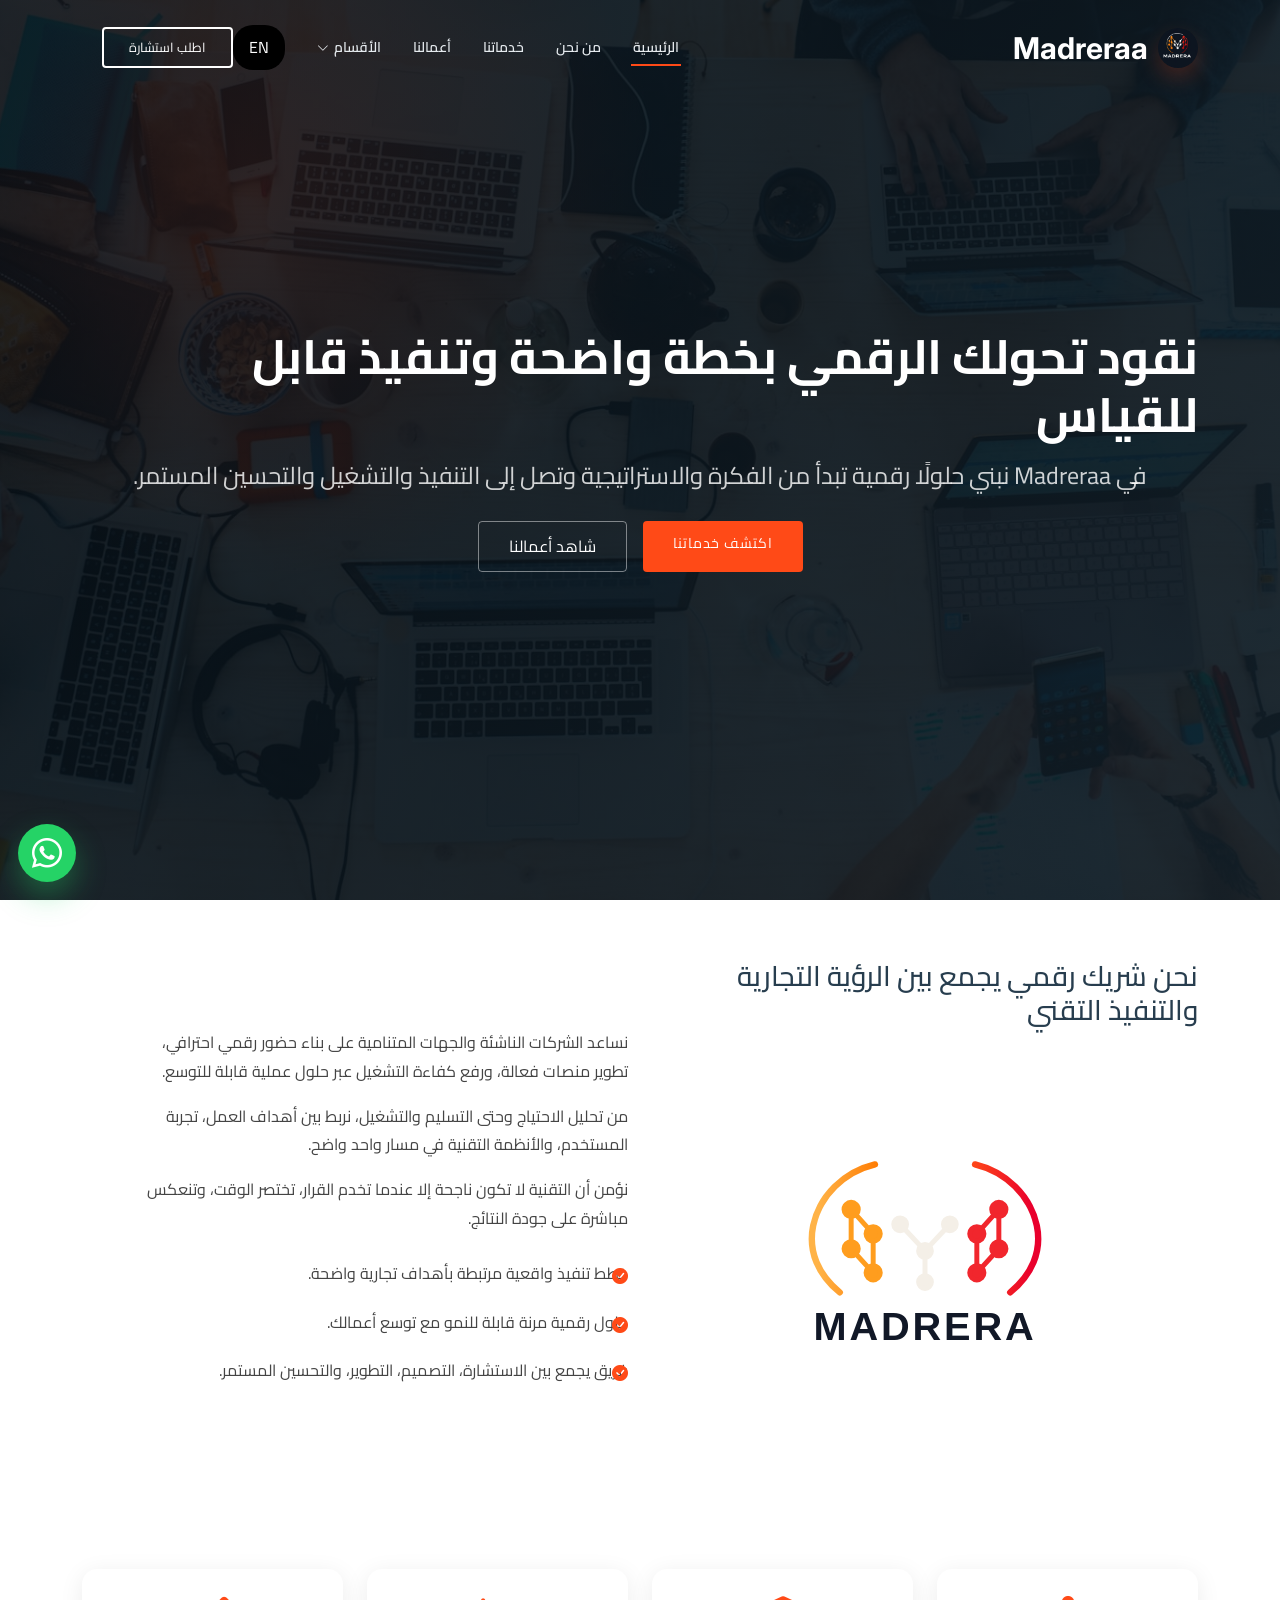
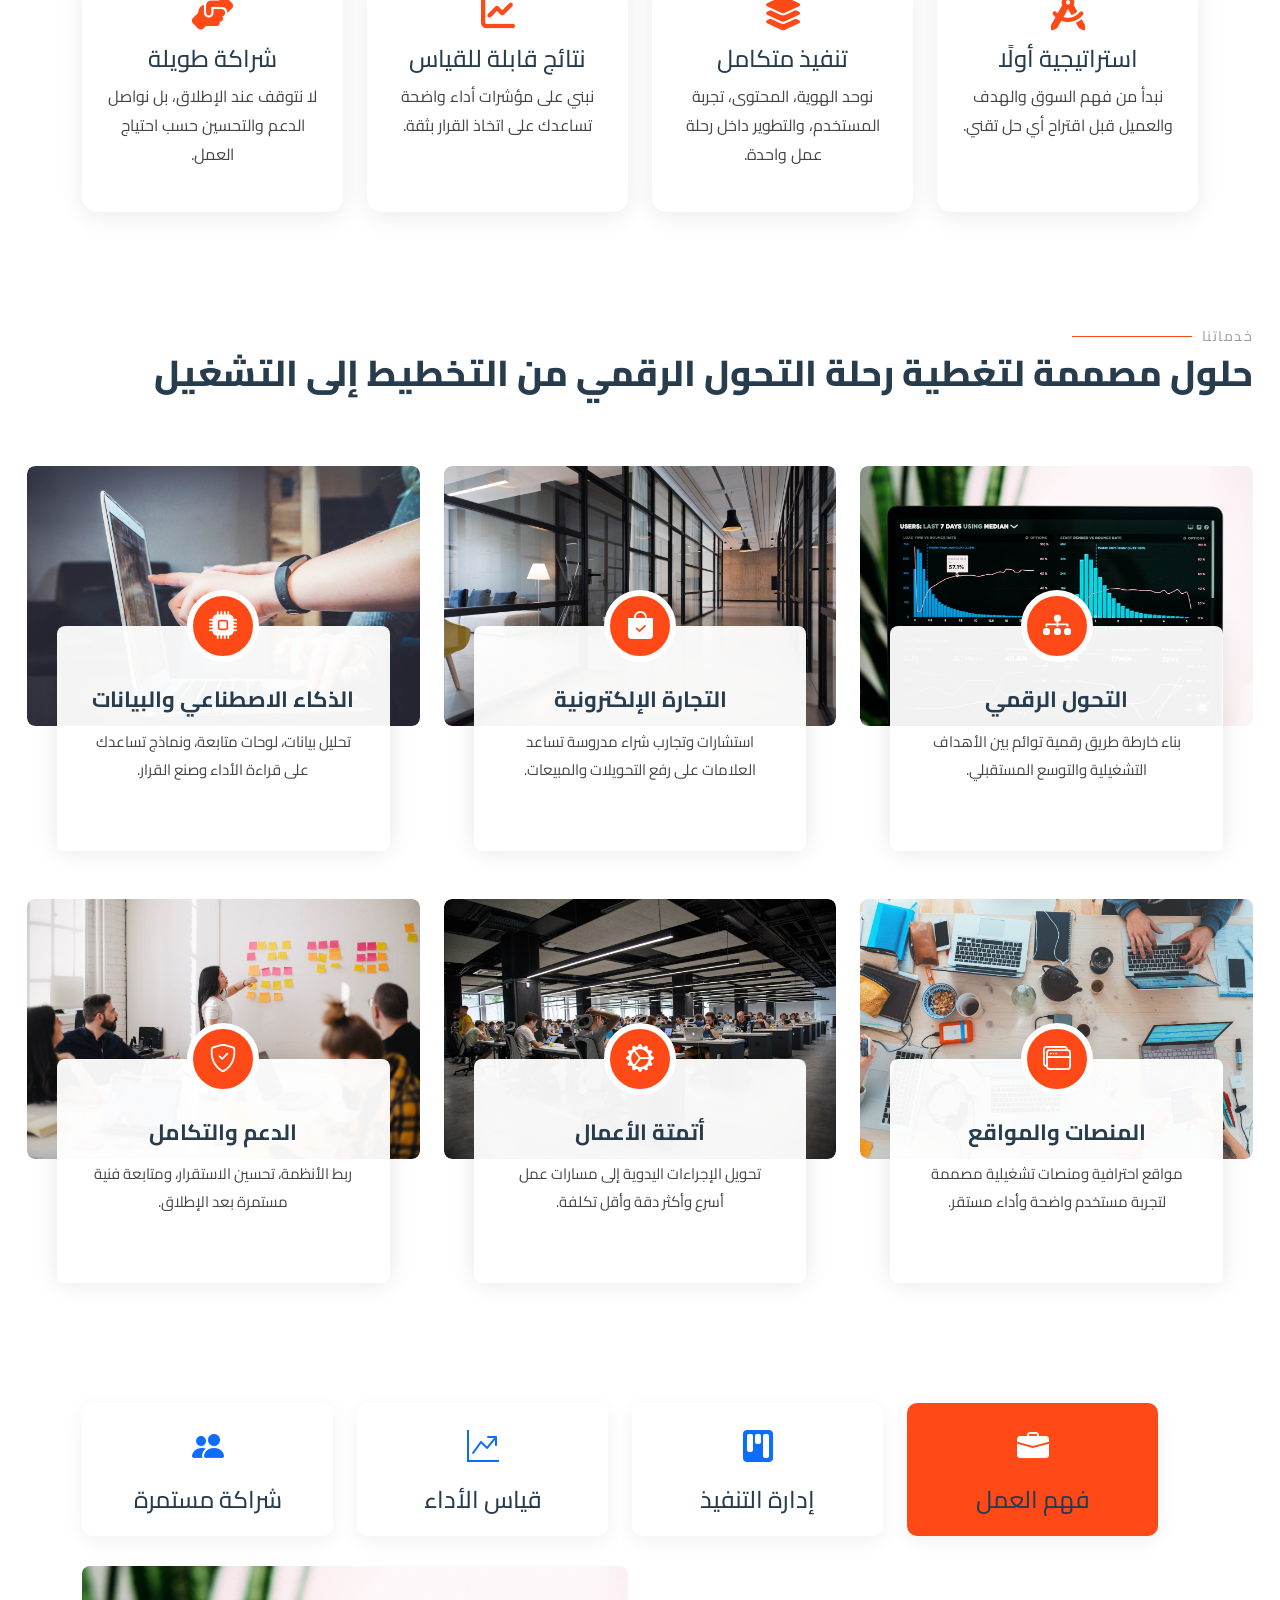
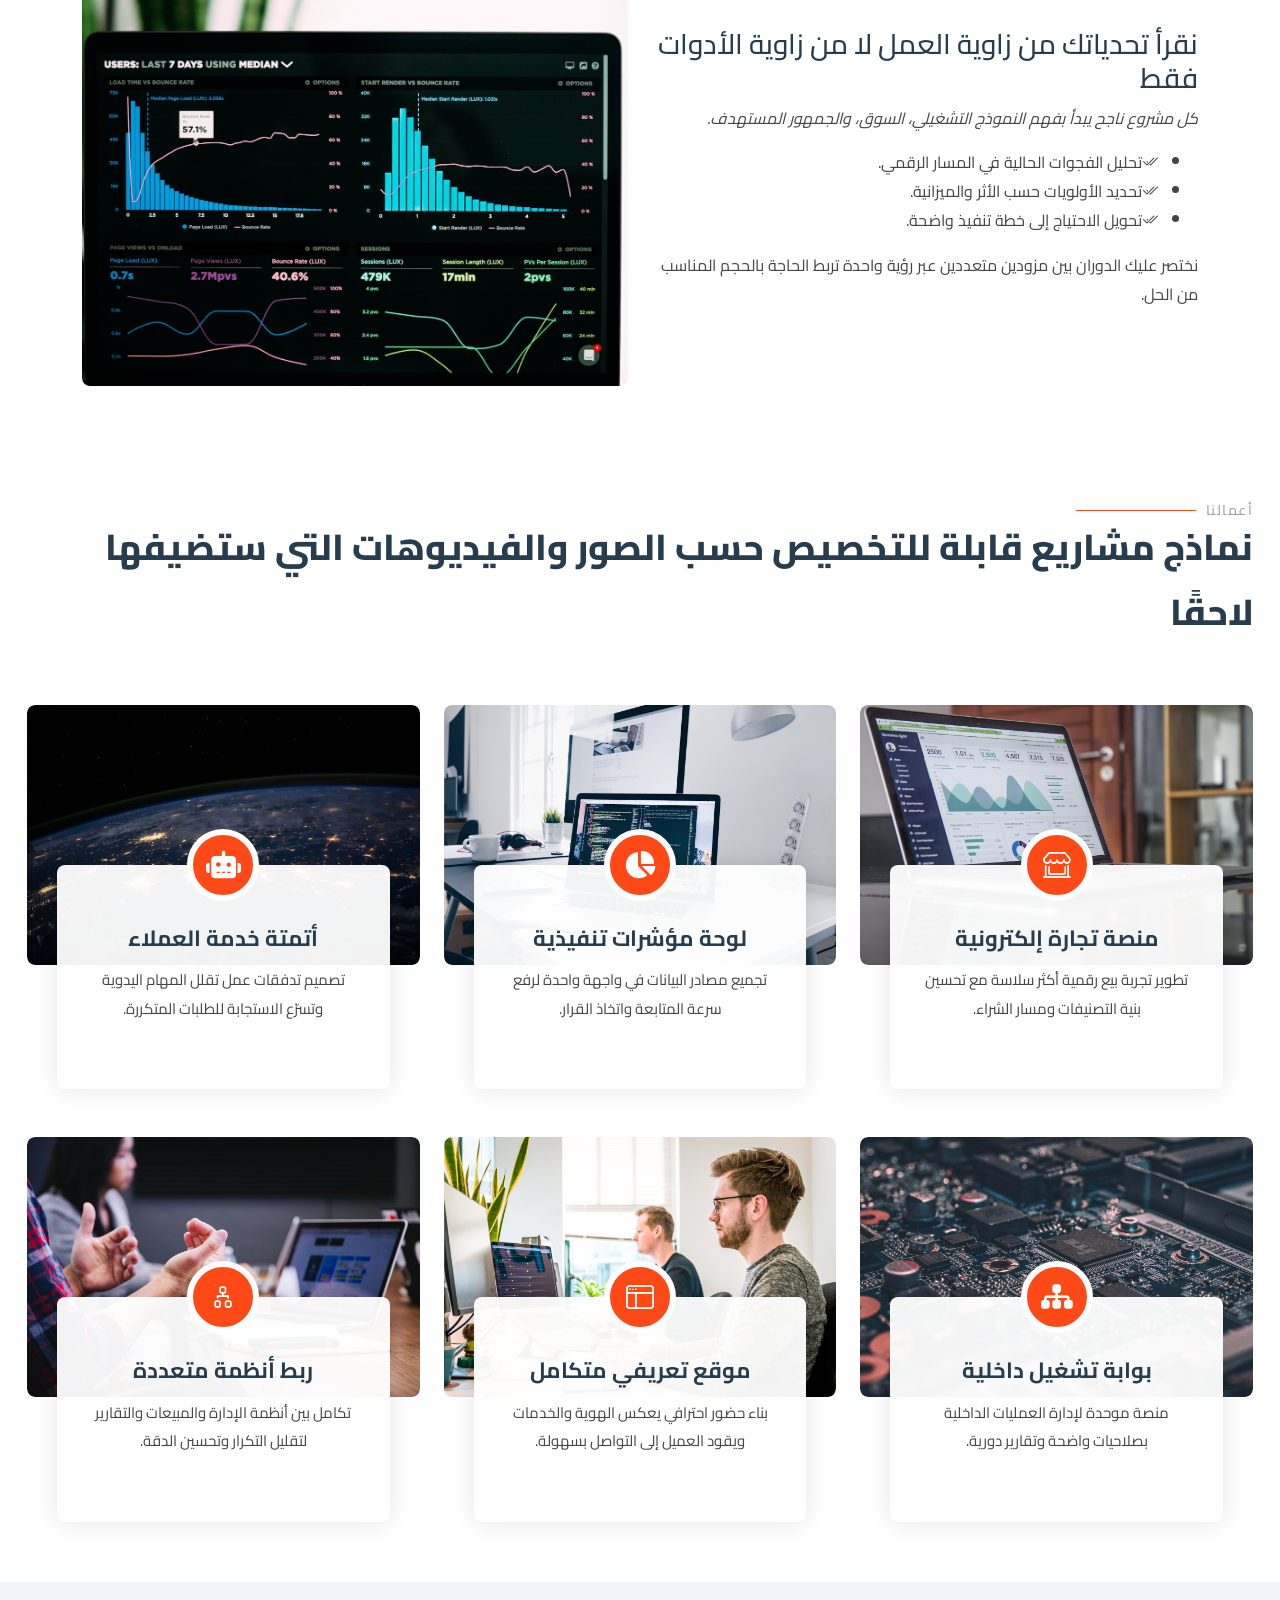
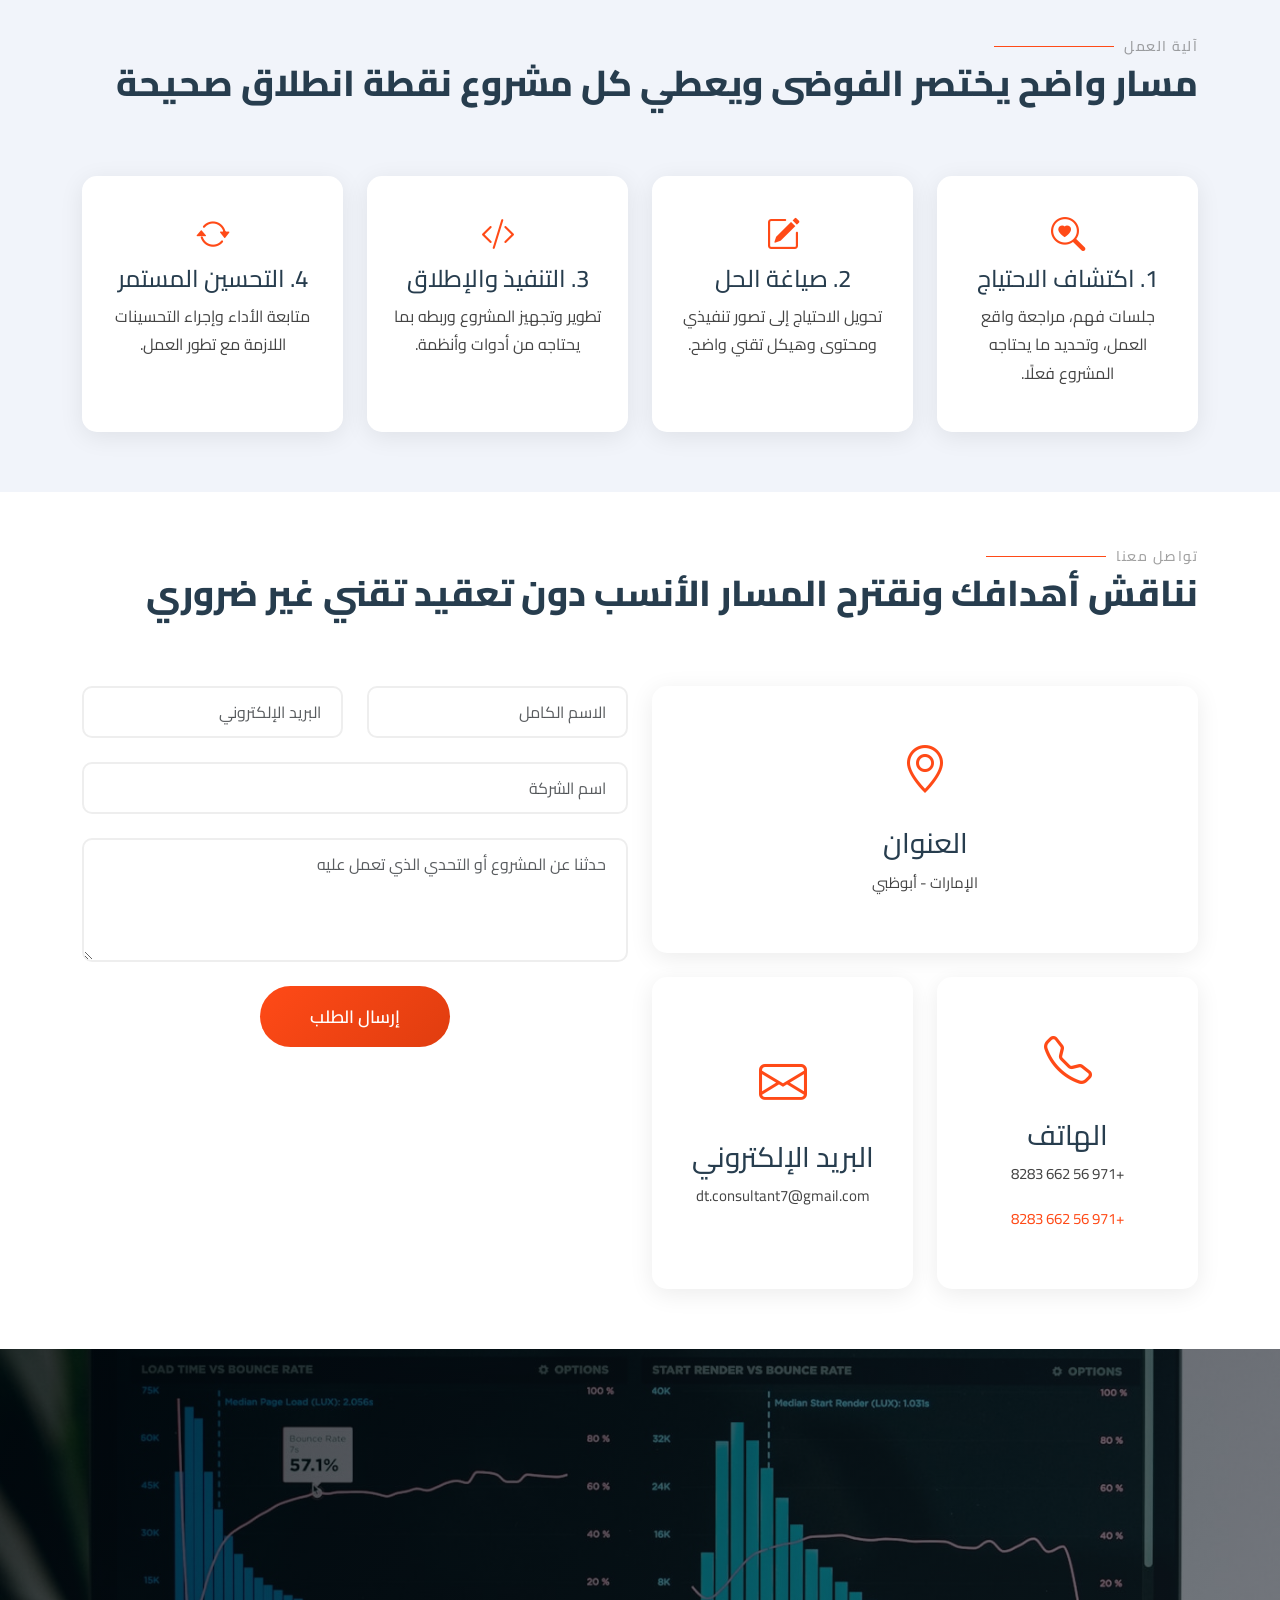
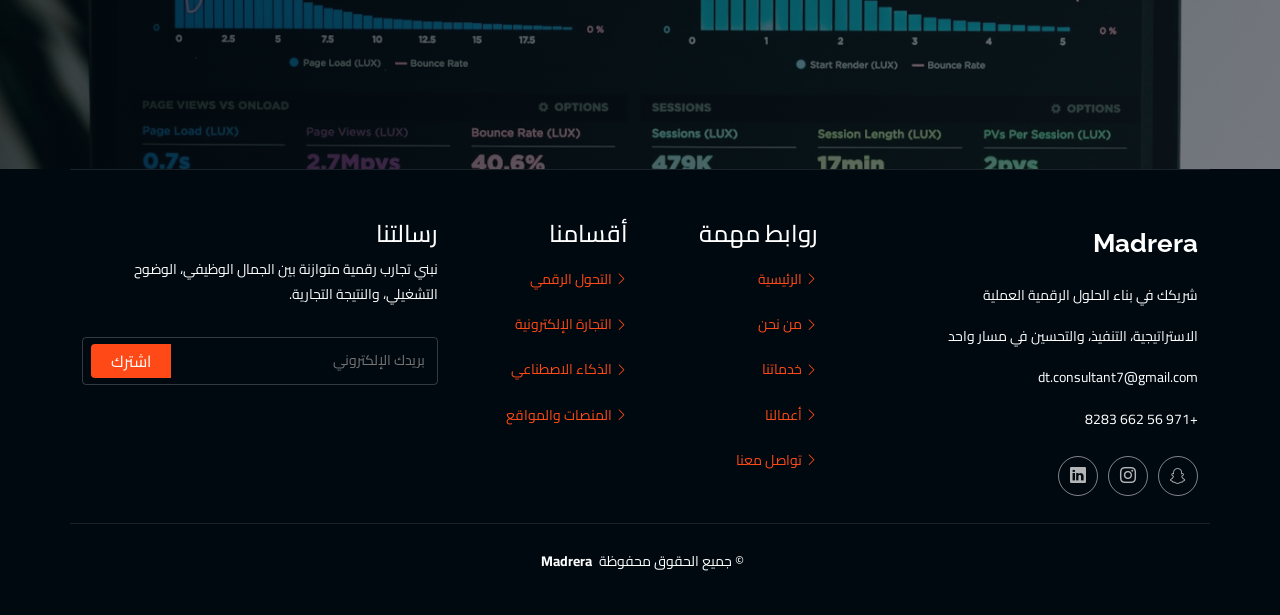
==== index.html @ 2b2f751a "Update index.html" ====
<!DOCTYPE html>
<html lang="ar" dir="rtl">
<head>
  <meta charset="utf-8">
  <meta name="viewport" content="width=device-width, initial-scale=1.0">
  <title>Madrera | التحول الرقمي والحلول التقنية</title>
  <meta name="description" content="Madrera شركة متخصصة في الاستشارات الرقمية، التجارة الإلكترونية، حلول الويب، وأتمتة الأعمال للشركات الطموحة.">
  <link rel="preconnect" href="https://fonts.googleapis.com">
  <link rel="preconnect" href="https://fonts.gstatic.com" crossorigin>
  <link href="https://fonts.googleapis.com/css2?family=Cairo:wght@300;400;600;700;800&family=Inter:wght@400;500;600;700;800&family=Raleway:wght@500;600;700;800&display=swap" rel="stylesheet">
  <link rel="stylesheet" href="https://cdn.jsdelivr.net/npm/bootstrap@5.3.3/dist/css/bootstrap.min.css">
  <link rel="stylesheet" href="https://cdn.jsdelivr.net/npm/bootstrap-icons@1.11.3/font/bootstrap-icons.min.css">
  <link rel="stylesheet" href="https://cdn.jsdelivr.net/npm/aos@2.3.4/dist/aos.css">
  <link rel="stylesheet" href="https://cdnjs.cloudflare.com/ajax/libs/font-awesome/6.5.2/css/all.min.css">
  <link rel="stylesheet" href="styles.css">
</head>
<body class="index-page">
  <header id="header" class="header d-flex align-items-center fixed-top">
    <div class="container-fluid container-xl position-relative d-flex align-items-center">
      <a href="index.html" class="logo d-flex align-items-center ms-auto">
        <h1 class="sitename"><span class="desktop-name">Madreraa</span><span class="mobile-name">Madrera</span></h1>
        <span class="logo-icon logo-placeholder">M</span>
      </a>
      <nav id="navmenu" class="navmenu">
        <ul>
          <li><a href="index.html" class="active">الرئيسية</a></li>
          <li><a href="about.html">من نحن</a></li>
          <li><a href="service-details.html">خدماتنا</a></li>
          <li><a href="portfolio.html">أعمالنا</a></li>
          <li class="dropdown">
            <a href="#"><span>الأقسام</span> <i class="bi bi-chevron-down toggle-dropdown"></i></a>
            <ul>
              <li><a href="service-digital-transformation.html">التحول الرقمي</a></li>
              <li><a href="service-ecommerce.html">التجارة الإلكترونية</a></li>
              <li><a href="service-ai-data.html">الذكاء الاصطناعي والبيانات</a></li>
              <li><a href="service-web-platforms.html">المنصات والمواقع</a></li>
              <li><a href="service-automation.html">أتمتة الأعمال</a></li>
              <li><a href="service-support.html">الدعم والتكامل</a></li>
            </ul>
          </li>
        </ul>
        <i class="mobile-nav-toggle d-xl-none bi bi-list"></i>
      </nav>
      <button class="lang-btn" type="button" aria-label="Switch language">EN</button>
      <a class="cta-btn" href="contact.html">اطلب استشارة</a>
    </div>
  </header>

  <main class="main">
    <section id="hero" class="hero section dark-background">
      <video class="hero-video" autoplay muted loop playsinline poster="assets/stock/service-platforms.jpg" aria-label="Hero background">
        <source src="assets/office-team-top.mp4" type="video/mp4">
      </video>
      <div class="hero-overlay"></div>
      <div class="container d-flex flex-column align-items-center">
        <h2 data-aos="fade-up" data-aos-delay="100">نقود تحولك الرقمي بخطة واضحة وتنفيذ قابل للقياس</h2>
        <p data-aos="fade-up" data-aos-delay="200">في Madreraa نبني حلولًا رقمية تبدأ من الفكرة والاستراتيجية وتصل إلى التنفيذ والتشغيل والتحسين المستمر.</p>
        <div class="d-flex mt-4 gap-3 flex-wrap justify-content-center" data-aos="fade-up" data-aos-delay="300">
          <a href="service-details.html" class="btn-get-started">اكتشف خدماتنا</a>
          <a href="portfolio.html" class="btn-outline-light custom-outline-btn">شاهد أعمالنا</a>
        </div>
      </div>
    </section>

    <section id="about" class="about section">
      <div class="container">
        <div class="row gy-4 align-items-center">
          <div class="col-lg-6" data-aos="fade-up" data-aos-delay="100">
            <h3>نحن شريك رقمي يجمع بين الرؤية التجارية والتنفيذ التقني</h3>
            <div class="image-shell rounded-4 mb-4 about-visual"></div>
          </div>
          <div class="col-lg-6" data-aos="fade-up" data-aos-delay="250">
            <div class="content ps-0 ps-lg-5">
              <p>نساعد الشركات الناشئة والجهات المتنامية على بناء حضور رقمي احترافي، تطوير منصات فعالة، ورفع كفاءة التشغيل عبر حلول عملية قابلة للتوسع.</p>
              <p>من تحليل الاحتياج وحتى التسليم والتشغيل، نربط بين أهداف العمل، تجربة المستخدم، والأنظمة التقنية في مسار واحد واضح.</p>
              <p>نؤمن أن التقنية لا تكون ناجحة إلا عندما تخدم القرار، تختصر الوقت، وتنعكس مباشرة على جودة النتائج.</p>
              <ul>
                <li><i class="bi bi-check-circle-fill"></i><span>خطط تنفيذ واقعية مرتبطة بأهداف تجارية واضحة.</span></li>
                <li><i class="bi bi-check-circle-fill"></i><span>حلول رقمية مرنة قابلة للنمو مع توسع أعمالك.</span></li>
                <li><i class="bi bi-check-circle-fill"></i><span>فريق يجمع بين الاستشارة، التصميم، التطوير، والتحسين المستمر.</span></li>
              </ul>
            </div>
          </div>
        </div>
      </div>
    </section>

    <section class="features">
      <div class="container">
        <div class="features-grid">
          <div class="feature-item">
            <i class="fa-solid fa-compass-drafting"></i>
            <h4>استراتيجية أولًا</h4>
            <p>نبدأ من فهم السوق والهدف والعميل قبل اقتراح أي حل تقني.</p>
          </div>
          <div class="feature-item">
            <i class="fa-solid fa-layer-group"></i>
            <h4>تنفيذ متكامل</h4>
            <p>نوحد الهوية، المحتوى، تجربة المستخدم، والتطوير داخل رحلة عمل واحدة.</p>
          </div>
          <div class="feature-item">
            <i class="fa-solid fa-chart-line"></i>
            <h4>نتائج قابلة للقياس</h4>
            <p>نبني على مؤشرات أداء واضحة تساعدك على اتخاذ القرار بثقة.</p>
          </div>
          <div class="feature-item">
            <i class="fa-solid fa-handshake-angle"></i>
            <h4>شراكة طويلة</h4>
            <p>لا نتوقف عند الإطلاق، بل نواصل الدعم والتحسين حسب احتياج العمل.</p>
          </div>
        </div>
      </div>
    </section>

    <section id="services" class="services section">
      <div class="container section-title" data-aos="fade-up">
        <h2>خدماتنا</h2>
        <p>حلول مصممة لتغطية رحلة التحول الرقمي من التخطيط إلى التشغيل</p>
      </div>
      <div class="container" data-aos="fade-up" data-aos-delay="100">
        <div class="row gy-5">
          <div class="col-lg-4 col-md-6" data-aos="zoom-in" data-aos-delay="200">
            <div class="service-item">
              <div class="img"><div class="image-shell service-image"></div></div>
              <div class="details position-relative">
                <div class="icon"><i class="bi bi-diagram-3-fill"></i></div>
                <a href="service-digital-transformation.html" class="stretched-link"><h3>التحول الرقمي</h3></a>
                <p>بناء خارطة طريق رقمية توائم بين الأهداف التشغيلية والتوسع المستقبلي.</p>
              </div>
            </div>
          </div>
          <div class="col-lg-4 col-md-6" data-aos="zoom-in" data-aos-delay="300">
            <div class="service-item">
              <div class="img"><div class="image-shell service-image alt-one"></div></div>
              <div class="details position-relative">
                <div class="icon"><i class="bi bi-bag-check-fill"></i></div>
                <a href="service-ecommerce.html" class="stretched-link"><h3>التجارة الإلكترونية</h3></a>
                <p>استشارات وتجارب شراء مدروسة تساعد العلامات على رفع التحويلات والمبيعات.</p>
              </div>
            </div>
          </div>
          <div class="col-lg-4 col-md-6" data-aos="zoom-in" data-aos-delay="400">
            <div class="service-item">
              <div class="img"><div class="image-shell service-image alt-two"></div></div>
              <div class="details position-relative">
                <div class="icon"><i class="bi bi-cpu-fill"></i></div>
                <a href="service-ai-data.html" class="stretched-link"><h3>الذكاء الاصطناعي والبيانات</h3></a>
                <p>تحليل بيانات، لوحات متابعة، ونماذج تساعدك على قراءة الأداء وصنع القرار.</p>
              </div>
            </div>
          </div>
          <div class="col-lg-4 col-md-6" data-aos="zoom-in" data-aos-delay="500">
            <div class="service-item">
              <div class="img"><div class="image-shell service-image alt-three"></div></div>
              <div class="details position-relative">
                <div class="icon"><i class="bi bi-window-stack"></i></div>
                <a href="service-web-platforms.html" class="stretched-link"><h3>المنصات والمواقع</h3></a>
                <p>مواقع احترافية ومنصات تشغيلية مصممة لتجربة مستخدم واضحة وأداء مستقر.</p>
              </div>
            </div>
          </div>
          <div class="col-lg-4 col-md-6" data-aos="zoom-in" data-aos-delay="600">
            <div class="service-item">
              <div class="img"><div class="image-shell service-image alt-four"></div></div>
              <div class="details position-relative">
                <div class="icon"><i class="bi bi-gear-wide-connected"></i></div>
                <a href="service-automation.html" class="stretched-link"><h3>أتمتة الأعمال</h3></a>
                <p>تحويل الإجراءات اليدوية إلى مسارات عمل أسرع وأكثر دقة وأقل تكلفة.</p>
              </div>
            </div>
          </div>
          <div class="col-lg-4 col-md-6" data-aos="zoom-in" data-aos-delay="700">
            <div class="service-item">
              <div class="img"><div class="image-shell service-image alt-five"></div></div>
              <div class="details position-relative">
                <div class="icon"><i class="bi bi-shield-check"></i></div>
                <a href="service-support.html" class="stretched-link"><h3>الدعم والتكامل</h3></a>
                <p>ربط الأنظمة، تحسين الاستقرار، ومتابعة فنية مستمرة بعد الإطلاق.</p>
              </div>
            </div>
          </div>
        </div>
      </div>
    </section>

    <section class="why-us">
      <div class="container">
        <ul class="nav nav-tabs row" data-aos="fade-up" data-aos-delay="100">
          <li class="nav-item col-3"><a class="nav-link active show" data-bs-toggle="tab" data-bs-target="#features-tab-1"><i class="bi bi-briefcase-fill"></i><h4 class="d-none d-lg-block">فهم العمل</h4></a></li>
          <li class="nav-item col-3"><a class="nav-link" data-bs-toggle="tab" data-bs-target="#features-tab-2"><i class="bi bi-kanban-fill"></i><h4 class="d-none d-lg-block">إدارة التنفيذ</h4></a></li>
          <li class="nav-item col-3"><a class="nav-link" data-bs-toggle="tab" data-bs-target="#features-tab-3"><i class="bi bi-graph-up-arrow"></i><h4 class="d-none d-lg-block">قياس الأداء</h4></a></li>
          <li class="nav-item col-3"><a class="nav-link" data-bs-toggle="tab" data-bs-target="#features-tab-4"><i class="bi bi-people-fill"></i><h4 class="d-none d-lg-block">شراكة مستمرة</h4></a></li>
        </ul>
        <div class="tab-content" data-aos="fade-up" data-aos-delay="200">
          <div class="tab-pane fade active show" id="features-tab-1">
            <div class="row align-items-center">
              <div class="col-lg-6 order-2 order-lg-1 mt-3 mt-lg-0">
                <h3>نقرأ تحدياتك من زاوية العمل لا من زاوية الأدوات فقط</h3>
                <p class="fst-italic">كل مشروع ناجح يبدأ بفهم النموذج التشغيلي، السوق، والجمهور المستهدف.</p>
                <ul>
                  <li><i class="bi bi-check2-all"></i><span>تحليل الفجوات الحالية في المسار الرقمي.</span></li>
                  <li><i class="bi bi-check2-all"></i><span>تحديد الأولويات حسب الأثر والميزانية.</span></li>
                  <li><i class="bi bi-check2-all"></i><span>تحويل الاحتياج إلى خطة تنفيذ واضحة.</span></li>
                </ul>
                <p>نختصر عليك الدوران بين مزودين متعددين عبر رؤية واحدة تربط الحاجة بالحجم المناسب من الحل.</p>
              </div>
              <div class="col-lg-6 order-1 order-lg-2 text-center"><div class="image-shell tab-image"></div></div>
            </div>
          </div>
          <div class="tab-pane fade" id="features-tab-2">
            <div class="row align-items-center">
              <div class="col-lg-6 order-2 order-lg-1 mt-3 mt-lg-0">
                <h3>نحوّل التصور إلى خطوات عملية قابلة للتنفيذ</h3>
                <p>نقسم المشروع إلى مراحل واضحة، ونحدد المخرجات والاعتمادات منذ البداية.</p>
                <p class="fst-italic">هذا يقلل التشتت ويحافظ على سرعة الإنجاز وجودة التسليم.</p>
                <ul>
                  <li><i class="bi bi-check2-all"></i><span>تسلسل منطقي للمراحل والمهام.</span></li>
                  <li><i class="bi bi-check2-all"></i><span>مرونة في التطوير حسب الأولوية.</span></li>
                  <li><i class="bi bi-check2-all"></i><span>تنسيق محكم بين المحتوى والتصميم والتقنية.</span></li>
                </ul>
              </div>
              <div class="col-lg-6 order-1 order-lg-2 text-center"><div class="image-shell tab-image alt-one"></div></div>
            </div>
          </div>
          <div class="tab-pane fade" id="features-tab-3">
            <div class="row align-items-center">
              <div class="col-lg-6 order-2 order-lg-1 mt-3 mt-lg-0">
                <h3>نربط التطوير بالبيانات لا بالانطباع</h3>
                <p>نحدد ما الذي يجب قياسه قبل الإطلاق، ثم نتابع أثر التغييرات بعد التشغيل.</p>
                <ul>
                  <li><i class="bi bi-check2-all"></i><span>لوحات مؤشرات مرتبطة بالأهداف الفعلية.</span></li>
                  <li><i class="bi bi-check2-all"></i><span>قراءة نقاط التسرب والتحويل والاحتفاظ.</span></li>
                  <li><i class="bi bi-check2-all"></i><span>اقتراحات تطوير مبنية على الأداء.</span></li>
                </ul>
                <p class="fst-italic">القرار الأفضل هو القرار الذي يستند إلى أرقام واضحة وسياق مفهوم.</p>
              </div>
              <div class="col-lg-6 order-1 order-lg-2 text-center"><div class="image-shell tab-image alt-two"></div></div>
            </div>
          </div>
          <div class="tab-pane fade" id="features-tab-4">
            <div class="row align-items-center">
              <div class="col-lg-6 order-2 order-lg-1 mt-3 mt-lg-0">
                <h3>نظل قريبين بعد الإطلاق</h3>
                <p>المرحلة الأهم تبدأ بعد نشر المشروع، لذلك نقدّم دعمًا تشغيليًا وتحسينًا مستمرًا حسب نمو العمل.</p>
                <p class="fst-italic">نساعدك على التوسع بثبات بدل إعادة البناء من الصفر كل مرة.</p>
                <ul>
                  <li><i class="bi bi-check2-all"></i><span>متابعة فنية وتشغيلية دورية.</span></li>
                  <li><i class="bi bi-check2-all"></i><span>اقتراحات توسع محسوبة حسب المرحلة.</span></li>
                  <li><i class="bi bi-check2-all"></i><span>دعم التكامل مع الأنظمة الجديدة.</span></li>
                </ul>
              </div>
              <div class="col-lg-6 order-1 order-lg-2 text-center"><div class="image-shell tab-image alt-three"></div></div>
            </div>
          </div>
        </div>
      </div>
    </section>

    <section id="portfolio" class="portfolio section">
      <div class="container section-title" data-aos="fade-up">
        <h2>أعمالنا</h2>
        <p>نماذج مشاريع قابلة للتخصيص حسب الصور والفيديوهات التي ستضيفها لاحقًا</p>
      </div>
      <div class="container portfolio-grid" data-aos="fade-up" data-aos-delay="100">
        <div class="row gy-5">
          <div class="col-lg-4 col-md-6" data-aos="zoom-in" data-aos-delay="200">
            <div class="portfolio-item">
              <div class="img"><div class="image-shell portfolio-image"></div></div>
              <div class="details position-relative">
                <div class="icon"><i class="bi bi-shop-window"></i></div>
                <a href="portfolio.html" class="stretched-link"><h3>منصة تجارة إلكترونية</h3></a>
                <p>تطوير تجربة بيع رقمية أكثر سلاسة مع تحسين بنية التصنيفات ومسار الشراء.</p>
              </div>
            </div>
          </div>
          <div class="col-lg-4 col-md-6" data-aos="zoom-in" data-aos-delay="300">
            <div class="portfolio-item">
              <div class="img"><div class="image-shell portfolio-image alt-one"></div></div>
              <div class="details position-relative">
                <div class="icon"><i class="fa-solid fa-chart-pie"></i></div>
                <a href="portfolio.html" class="stretched-link"><h3>لوحة مؤشرات تنفيذية</h3></a>
                <p>تجميع مصادر البيانات في واجهة واحدة لرفع سرعة المتابعة واتخاذ القرار.</p>
              </div>
            </div>
          </div>
          <div class="col-lg-4 col-md-6" data-aos="zoom-in" data-aos-delay="400">
            <div class="portfolio-item">
              <div class="img"><div class="image-shell portfolio-image alt-two"></div></div>
              <div class="details position-relative">
                <div class="icon"><i class="fas fa-robot"></i></div>
                <a href="portfolio.html" class="stretched-link"><h3>أتمتة خدمة العملاء</h3></a>
                <p>تصميم تدفقات عمل تقلل المهام اليدوية وتسرّع الاستجابة للطلبات المتكررة.</p>
              </div>
            </div>
          </div>
          <div class="col-lg-4 col-md-6" data-aos="zoom-in" data-aos-delay="500">
            <div class="portfolio-item">
              <div class="img"><div class="image-shell portfolio-image alt-three"></div></div>
              <div class="details position-relative">
                <div class="icon"><i class="fas fa-sitemap"></i></div>
                <a href="portfolio.html" class="stretched-link"><h3>بوابة تشغيل داخلية</h3></a>
                <p>منصة موحدة لإدارة العمليات الداخلية بصلاحيات واضحة وتقارير دورية.</p>
              </div>
            </div>
          </div>
          <div class="col-lg-4 col-md-6" data-aos="zoom-in" data-aos-delay="600">
            <div class="portfolio-item">
              <div class="img"><div class="image-shell portfolio-image alt-four"></div></div>
              <div class="details position-relative">
                <div class="icon"><i class="bi bi-window-sidebar"></i></div>
                <a href="portfolio.html" class="stretched-link"><h3>موقع تعريفي متكامل</h3></a>
                <p>بناء حضور احترافي يعكس الهوية والخدمات ويقود العميل إلى التواصل بسهولة.</p>
              </div>
            </div>
          </div>
          <div class="col-lg-4 col-md-6" data-aos="zoom-in" data-aos-delay="700">
            <div class="portfolio-item">
              <div class="img"><div class="image-shell portfolio-image alt-five"></div></div>
              <div class="details position-relative">
                <div class="icon"><i class="bi bi-diagram-2"></i></div>
                <a href="portfolio.html" class="stretched-link"><h3>ربط أنظمة متعددة</h3></a>
                <p>تكامل بين أنظمة الإدارة والمبيعات والتقارير لتقليل التكرار وتحسين الدقة.</p>
              </div>
            </div>
          </div>
        </div>
      </div>
    </section>

    <section id="team" class="team section light-background">
      <div class="container section-title" data-aos="fade-up">
        <h2>آلية العمل</h2>
        <p>مسار واضح يختصر الفوضى ويعطي كل مشروع نقطة انطلاق صحيحة</p>
      </div>
      <div class="container">
        <div class="features-grid process-grid">
          <div class="feature-item" data-aos="fade-up" data-aos-delay="100">
            <i class="bi bi-search-heart"></i>
            <h4>1. اكتشاف الاحتياج</h4>
            <p>جلسات فهم، مراجعة واقع العمل، وتحديد ما يحتاجه المشروع فعلًا.</p>
          </div>
          <div class="feature-item" data-aos="fade-up" data-aos-delay="200">
            <i class="bi bi-pencil-square"></i>
            <h4>2. صياغة الحل</h4>
            <p>تحويل الاحتياج إلى تصور تنفيذي ومحتوى وهيكل تقني واضح.</p>
          </div>
          <div class="feature-item" data-aos="fade-up" data-aos-delay="300">
            <i class="bi bi-code-slash"></i>
            <h4>3. التنفيذ والإطلاق</h4>
            <p>تطوير وتجهيز المشروع وربطه بما يحتاجه من أدوات وأنظمة.</p>
          </div>
          <div class="feature-item" data-aos="fade-up" data-aos-delay="400">
            <i class="bi bi-arrow-repeat"></i>
            <h4>4. التحسين المستمر</h4>
            <p>متابعة الأداء وإجراء التحسينات اللازمة مع تطور العمل.</p>
          </div>
        </div>
      </div>
    </section>

    <section id="contact" class="contact section">
      <div class="container section-title" data-aos="fade-up">
        <h2>تواصل معنا</h2>
        <p>نناقش أهدافك ونقترح المسار الأنسب دون تعقيد تقني غير ضروري</p>
      </div>
      <div class="container" data-aos="fade-up" data-aos-delay="100">
        <div class="row gy-4">
          <div class="col-lg-6">
            <div class="row gy-4">
              <div class="col-lg-12">
                <div class="info-item d-flex flex-column justify-content-center align-items-center">
                  <i class="bi bi-geo-alt"></i>
                  <h3>العنوان</h3>
                  <p>الإمارات - أبوظبي</p>
                </div>
              </div>
              <div class="col-md-6">
                <div class="info-item d-flex flex-column justify-content-center align-items-center">
                  <i class="bi bi-telephone"></i>
                  <h3>الهاتف</h3>
                  <p class="contact-phone">+971 56 662 8283</p>
                  <p><a href="tel:+971566628283">+971 56 662 8283</a></p>
                </div>
              </div>
              <div class="col-md-6">
                <div class="info-item d-flex flex-column justify-content-center align-items-center">
                  <i class="bi bi-envelope"></i>
                  <h3>البريد الإلكتروني</h3>
                  <p class="contact-email">dt.consultant7@gmail.com</p>
                </div>
              </div>
            </div>
          </div>
          <div class="col-lg-6">
            <form class="php-email-form" data-aos="fade-up" data-aos-delay="500">
              <div class="row gy-4">
                <div class="col-md-6"><input type="text" class="form-control" placeholder="الاسم الكامل"></div>
                <div class="col-md-6"><input type="email" class="form-control" placeholder="البريد الإلكتروني"></div>
                <div class="col-md-12"><input type="text" class="form-control" placeholder="اسم الشركة"></div>
                <div class="col-md-12"><textarea class="form-control" rows="4" placeholder="حدثنا عن المشروع أو التحدي الذي تعمل عليه"></textarea></div>
                <div class="col-md-12 text-center"><button type="submit">إرسال الطلب</button></div>
              </div>
            </form>
          </div>
        </div>
      </div>
    </section>

    <section class="brand-video-section dark-background">
      <video class="brand-video" autoplay muted loop playsinline poster="assets/stock/service-strategy.jpg" aria-label="Brand showcase video">
        <source src="assets/office-bottom-alt.mp4" type="video/mp4">
      </video>
      <div class="brand-video-overlay"></div>
      <div class="container position-relative" data-aos="fade-up">
        <div class="brand-video-content">
          
        </div>
      </div>
    </section>
  </main>

  <footer id="footer" class="footer dark-background">
    <div class="container footer-top">
      <div class="row gy-4">
        <div class="col-lg-4 col-md-6 footer-about">
          <a href="index.html" class="logo d-flex align-items-center"><span class="sitename">Madrera</span></a>
          <div class="footer-contact pt-3">
            <p>شريكك في بناء الحلول الرقمية العملية</p>
            <p class="mt-3">الاستراتيجية، التنفيذ، والتحسين في مسار واحد</p>
            <p class="footer-email">dt.consultant7@gmail.com</p>
            <p class="footer-phone">+971 56 662 8283</p>
          </div>
          <div class="social-links d-flex mt-4">
            <a href="#"><i class="fa-brands fa-snapchat"></i></a>
            <a href="#"><i class="bi bi-instagram"></i></a>
            <a href="#"><i class="bi bi-linkedin"></i></a>
          </div>
        </div>
        <div class="col-lg-2 col-md-3 footer-links">
          <h4>روابط مهمة</h4>
          <ul>
            <li><i class="bi bi-chevron-right"></i><a href="index.html">الرئيسية</a></li>
            <li><i class="bi bi-chevron-right"></i><a href="about.html">من نحن</a></li>
            <li><i class="bi bi-chevron-right"></i><a href="service-details.html">خدماتنا</a></li>
            <li><i class="bi bi-chevron-right"></i><a href="portfolio.html">أعمالنا</a></li>
            <li><i class="bi bi-chevron-right"></i><a href="contact.html">تواصل معنا</a></li>
          </ul>
        </div>
        <div class="col-lg-2 col-md-3 footer-links">
          <h4>أقسامنا</h4>
          <ul>
            <li><i class="bi bi-chevron-right"></i><a href="service-digital-transformation.html">التحول الرقمي</a></li>
            <li><i class="bi bi-chevron-right"></i><a href="service-ecommerce.html">التجارة الإلكترونية</a></li>
            <li><i class="bi bi-chevron-right"></i><a href="service-ai-data.html">الذكاء الاصطناعي</a></li>
            <li><i class="bi bi-chevron-right"></i><a href="service-web-platforms.html">المنصات والمواقع</a></li>
          </ul>
        </div>
        <div class="col-lg-4 col-md-12 footer-newsletter">
          <h4>رسالتنا</h4>
          <p>نبني تجارب رقمية متوازنة بين الجمال الوظيفي، الوضوح التشغيلي، والنتيجة التجارية.</p>
          <form class="php-email-form">
            <div class="newsletter-form"><input type="email" name="email" placeholder="بريدك الإلكتروني"><input type="submit" value="اشترك"></div>
          </form>
        </div>
      </div>
    </div>
    <div class="container copyright text-center mt-4">
      <p>© <span>جميع الحقوق محفوظة</span> <strong class="px-1 sitename">Madrera</strong></p>
    </div>
  </footer>

  <a href="#" id="scroll-top" class="scroll-top d-flex align-items-center justify-content-center"><i class="bi bi-arrow-up-short"></i></a>
  <div id="preloader"></div>
  <script src="https://cdn.jsdelivr.net/npm/bootstrap@5.3.3/dist/js/bootstrap.bundle.min.js"></script>
  <script src="https://cdn.jsdelivr.net/npm/aos@2.3.4/dist/aos.js"></script>
  <script src="script.js"></script>
</body>
</html>
---- styles.css ----
:root {
  --default-font: "Cairo", sans-serif;
  --heading-font: "Raleway", sans-serif;
  --nav-font: "Inter", sans-serif;
  --background-color: #ffffff;
  --default-color: #444444;
  --heading-color: #273d4e;
  --accent-color: #ff4a17;
  --surface-color: #ffffff;
  --contrast-color: #ffffff;
  --nav-color: #e5eaee;
  --nav-hover-color: #ff4a17;
  --nav-mobile-background-color: #ffffff;
  --nav-dropdown-background-color: #ffffff;
  --nav-dropdown-color: #444444;
  --nav-dropdown-hover-color: #ff4a17;
}

html { scroll-behavior: smooth; }
body {
  color: var(--default-color);
  background-color: var(--background-color);
  font-family: var(--default-font);
  line-height: 1.8;
}
a { color: var(--accent-color); text-decoration: none; transition: 0.3s; }
a:hover { color: color-mix(in srgb, var(--accent-color), transparent 25%); }
h1, h2, h3, h4, h5, h6 { color: var(--heading-color); font-family: var(--default-font); }
.light-background { --background-color: #f1f4fa; --surface-color: #ffffff; }
.dark-background { --background-color: #000910; --default-color: #ffffff; --heading-color: #ffffff; --surface-color: #28323a; --contrast-color: #ffffff; }
section, .section { color: var(--default-color); background-color: var(--background-color); padding: 60px 0; scroll-margin-top: 90px; overflow: clip; }

.header {
  --background-color: rgba(0, 0, 0, 0);
  --default-color: #ffffff;
  --heading-color: #ffffff;
  color: var(--default-color);
  background-color: var(--background-color);
  padding: 20px 0;
  transition: all 0.5s;
  z-index: 997;
}
.scrolled .header { background-color: rgba(21, 34, 43, 0.85); box-shadow: 0 0 18px rgba(0, 0, 0, 0.1); }
.header .logo { display: flex; align-items: center; gap: 10px; direction: ltr; line-height: 1; }
.header .logo h1 { margin: 0; color: var(--heading-color); font-size: 30px; font-weight: 700; font-family: "Inter", sans-serif; }
.logo-placeholder {
  width: 40px; height: 40px; border-radius: 50%; display: inline-flex; align-items: center; justify-content: center;
  background: #0f1820 url("assets/stock/logo.jpeg") center/cover no-repeat; color: transparent; font-size: 0; font-weight: 800;
  box-shadow: 0 10px 22px rgba(255, 74, 23, 0.22);
}
.header .cta-btn, .header .cta-btn:focus {
  color: var(--contrast-color); font-size: 13px; padding: 7px 25px; margin: 0 0 0 20px; border-radius: 4px; transition: 0.3s; border: 2px solid var(--contrast-color);
}
.header .cta-btn:hover, .header .cta-btn:focus:hover { background: var(--accent-color); border-color: var(--accent-color); color: var(--contrast-color); }
.lang-btn { background: #000; color: #fff; border: 0; padding: 8px 16px; border-radius: 20px; cursor: pointer; margin-inline-start: 16px; }
.translate-widget,
.goog-te-banner-frame,
.goog-logo-link,
.goog-te-gadget span {
  display: none !important;
}
body {
  top: 0 !important;
}
.goog-te-gadget {
  font-size: 0 !important;
}

@media (min-width: 1200px) {
  .navmenu { padding: 0; }
  .navmenu ul { margin: 0; padding: 0; display: flex; list-style: none; align-items: center; }
  .navmenu li { position: relative; }
  .navmenu > ul > li { white-space: nowrap; padding: 15px 14px; }
  .navmenu a, .navmenu a:focus {
    color: var(--nav-color); font-size: 14px; padding: 0 2px; font-family: var(--default-font); font-weight: 600; display: flex; align-items: center; justify-content: space-between; white-space: nowrap; transition: 0.3s; position: relative;
  }
  .navmenu a i, .navmenu a:focus i { font-size: 12px; line-height: 0; margin-right: 5px; transition: 0.3s; }
  .navmenu > ul > li > a:before {
    content: ""; position: absolute; height: 2px; bottom: -6px; left: 0; background-color: var(--nav-hover-color); visibility: hidden; width: 0; transition: all 0.3s ease-in-out;
  }
  .navmenu a:hover:before, .navmenu li:hover > a:before, .navmenu .active:before { visibility: visible; width: 100%; }
  .navmenu li:hover > a, .navmenu .active { color: color-mix(in srgb, var(--nav-color) 90%, white 15%); }
  .navmenu .dropdown ul {
    margin: 0; padding: 10px 0; background: var(--nav-dropdown-background-color); display: block; position: absolute; visibility: hidden; left: 14px; top: 130%; opacity: 0; transition: 0.3s; border-radius: 4px; z-index: 99; box-shadow: 0 0 30px rgba(0, 0, 0, 0.1);
  }
  .navmenu .dropdown ul li { min-width: 200px; }
  .navmenu .dropdown ul a { padding: 10px 20px; font-size: 15px; text-transform: none; color: var(--nav-dropdown-color); }
  .navmenu .dropdown:hover > ul { opacity: 1; top: 100%; visibility: visible; }
}

@media (max-width: 1199px) {
  .mobile-nav-toggle { color: var(--nav-color); font-size: 28px; line-height: 0; margin-right: 10px; cursor: pointer; }
  .navmenu { padding: 0; z-index: 9997; }
  .navmenu ul {
    display: none; list-style: none; position: absolute; inset: 60px 20px 20px 20px; padding: 10px 0; margin: 0; border-radius: 6px;
    background-color: var(--nav-mobile-background-color); border: 1px solid color-mix(in srgb, var(--default-color), transparent 90%); overflow-y: auto; z-index: 9998;
  }
  .navmenu a, .navmenu a:focus { color: var(--nav-dropdown-color); padding: 10px 20px; font-family: var(--nav-font); font-size: 17px; font-weight: 500; display: flex; align-items: center; justify-content: space-between; }
  .navmenu .dropdown ul { position: static; display: none; padding: 10px 0; margin: 10px 20px; background-color: var(--nav-dropdown-background-color); }
  .navmenu .dropdown > .dropdown-active { display: block; }
  .mobile-nav-active { overflow: hidden; }
  .mobile-nav-active .mobile-nav-toggle { color: #fff; position: absolute; font-size: 32px; top: 15px; right: 15px; z-index: 9999; }
  .mobile-nav-active .navmenu { position: fixed; inset: 0; background: rgba(33, 37, 41, 0.8); }
  .mobile-nav-active .navmenu > ul { display: block; }
  .lang-btn { display: none; }
}

.hero { width: 100%; min-height: 100vh; position: relative; padding: 80px 0; display: flex; align-items: center; justify-content: center; }
.hero:before, .page-title:before {
  content: ""; background: color-mix(in srgb, var(--background-color), transparent 30%); position: absolute; inset: 0; z-index: 2;
}
.hero .container, .page-title .container { position: relative; z-index: 3; }
.hero-video, .page-shell {
  position: absolute; inset: 0;
  background: radial-gradient(circle at 20% 20%, rgba(255, 74, 23, 0.45), transparent 28%), linear-gradient(120deg, rgba(0, 9, 16, 0.82), rgba(18, 31, 40, 0.88)), linear-gradient(45deg, #2a3239, #111c24 55%, #3a2219);
  z-index: 1;
}
.hero-video {
  width: 100%;
  height: 100%;
  object-fit: cover;
  background: url("assets/stock/logo.jpeg") center/cover no-repeat;
}
.hero-overlay {
  position: absolute;
  inset: 0;
  z-index: 2;
  background:
    linear-gradient(120deg, rgba(0, 9, 16, 0.62), rgba(18, 31, 40, 0.72)),
    radial-gradient(circle at 20% 20%, rgba(255, 74, 23, 0.28), transparent 32%);
}
.hero h2 { margin: 0; font-size: 48px; font-weight: 700; }
.hero p { color: color-mix(in srgb, var(--default-color), transparent 20%); margin: 10px 0 0; font-size: 24px; text-align: center; }
.hero .btn-get-started { background: var(--accent-color); color: var(--contrast-color); font-size: 14px; letter-spacing: 1px; padding: 10px 30px; border-radius: 4px; }
.custom-outline-btn {
  border: 1px solid rgba(255, 255, 255, 0.45);
  color: #fff;
  padding: 10px 30px;
  border-radius: 4px;
}
.custom-outline-btn:hover {
  background: rgba(255, 255, 255, 0.12);
  color: #fff;
}

.section-title { padding-bottom: 60px; }
.section-title h2 { font-size: 14px; font-weight: 500; line-height: 1px; margin: 0; letter-spacing: 1.5px; text-transform: uppercase; color: color-mix(in srgb, var(--default-color), transparent 50%); }
.section-title h2::after { content: ""; width: 120px; height: 1px; display: inline-block; background: var(--accent-color); margin: 4px 10px; }
.section-title p { color: var(--heading-color); margin: 0; font-size: 36px; font-weight: 800; }

.about .content ul, .service-details ul, .custom-list { list-style: none; padding: 0; }
.about .content ul li, .service-details ul li { padding: 10px 0 10px 30px; position: relative; }
.about .content ul i, .service-details ul i { position: absolute; right: 0; top: 13px; color: var(--accent-color); }

.image-shell {
  width: 100%; min-height: 260px; border-radius: 8px;
  background: linear-gradient(135deg, rgba(255, 74, 23, 0.2), rgba(255, 255, 255, 0.05)), linear-gradient(45deg, #26343f, #1a252e);
  background-position: center;
  background-size: cover;
  overflow: hidden;
}
.about-visual {
  background-image: url("assets/stock/logo-white.svg");
  background-size: 78%;
  background-position: center;
  background-repeat: no-repeat;
  background-color: #fff;
}
.services-img, .service-image, .tab-image, .portfolio-image, .map-shell { background-image: url("assets/stock/service-strategy.jpg"); }
.contact-form-wrapper, .info-wrapper, .working-hours, .map-wrapper { position: relative; overflow: hidden; }
.map-shell { background-image: url("assets/stock/contact-map.jpg"); }
.about-visual, .services-img, .tab-image, .map-shell { min-height: 420px; }
.service-image, .portfolio-image { min-height: 260px; border-radius: 8px; }
.alt-one { filter: hue-rotate(12deg) saturate(1.05); }
.alt-two { filter: hue-rotate(165deg) saturate(1.08); }
.alt-three { filter: hue-rotate(92deg) saturate(1.02); }
.alt-four { filter: hue-rotate(230deg) saturate(1.04); }
.alt-five { filter: hue-rotate(300deg) saturate(1.08); }
.services .row > div:nth-child(1) .service-image { background-image: url("assets/stock/service-strategy.jpg"); filter: none; }
.services .row > div:nth-child(2) .service-image { background-image: url("assets/stock/service-ecommerce.jpg"); filter: none; }
.services .row > div:nth-child(3) .service-image { background-image: url("assets/stock/service-ai.jpg"); filter: none; }
.services .row > div:nth-child(4) .service-image { background-image: url("assets/stock/service-platforms.jpg"); filter: none; }
.services .row > div:nth-child(5) .service-image { background-image: url("assets/stock/service-automation.jpg"); filter: none; }
.services .row > div:nth-child(6) .service-image { background-image: url("assets/stock/service-support.jpg"); filter: none; }
.portfolio .row > div:nth-child(1) .portfolio-image { background-image: url("assets/stock/portfolio-1.jpg"); filter: none; }
.portfolio .row > div:nth-child(2) .portfolio-image { background-image: url("assets/stock/portfolio-2.jpg"); filter: none; }
.portfolio .row > div:nth-child(3) .portfolio-image { background-image: url("assets/stock/portfolio-3.jpg"); filter: none; }
.portfolio .row > div:nth-child(4) .portfolio-image { background-image: url("assets/stock/portfolio-4.jpg"); filter: none; }
.portfolio .row > div:nth-child(5) .portfolio-image { background-image: url("assets/stock/portfolio-5.jpg"); filter: none; }
.portfolio .row > div:nth-child(6) .portfolio-image { background-image: url("assets/stock/portfolio-6.jpg"); filter: none; }
.why-us #features-tab-1 .tab-image { background-image: url("assets/stock/service-strategy.jpg"); filter: none; }
.why-us #features-tab-2 .tab-image { background-image: url("assets/stock/service-platforms.jpg"); filter: none; }
.why-us #features-tab-3 .tab-image { background-image: url("assets/stock/service-ai.jpg"); filter: none; }
.why-us #features-tab-4 .tab-image { background-image: url("assets/stock/service-support.jpg"); filter: none; }
.service-details .services-img { background-image: url("assets/stock/service-strategy.jpg"); filter: none; }

.features { padding: 30px 0 60px; }
.features-grid { display: grid; grid-template-columns: repeat(4, 1fr); gap: 24px; }
.feature-item, .info-item, .contact-form-wrapper, .info-wrapper, .working-hours, .map-wrapper { background: #fff; border-radius: 15px; box-shadow: 0 5px 25px rgba(0, 0, 0, 0.08); }
.feature-item { text-align: center; padding: 28px 24px; }
.feature-item i { font-size: 34px; color: var(--accent-color); margin-bottom: 14px; }
.process-grid .feature-item { height: 100%; }

.services .container, .portfolio .container { max-width: 1250px; }
.service-item, .portfolio-item { max-width: 410px; margin: 0 auto; transition: transform 0.3s ease; }
.service-item:hover, .portfolio-item:hover { transform: translateY(-10px); }
.service-item .img, .portfolio-item .img { border-radius: 8px; overflow: hidden; }
.service-item .details, .portfolio-item .details {
  background: color-mix(in srgb, var(--surface-color), transparent 5%); padding: 50px 30px; margin: -100px 30px 0 30px; text-align: center; border-radius: 8px; box-shadow: 0 0 25px rgba(0, 0, 0, 0.1);
}
.service-item .details .icon, .portfolio-item .details .icon {
  width: 72px; height: 72px; background: var(--accent-color); color: var(--contrast-color); border: 6px solid var(--contrast-color); border-radius: 50px; display: flex; align-items: center; justify-content: center; font-size: 28px; position: absolute; top: -36px; left: calc(50% - 36px);
}
.service-item h3, .portfolio-item h3 { font-weight: 700; margin: 10px 0 15px; font-size: 22px; }
.service-item p, .portfolio-item p, .info-item p, .info-box p, .why-item .content p, .contact-form-wrapper p { line-height: 1.9; font-size: 15px; }

.why-us .nav-tabs { border: 0; }
.why-us .nav-link { border: 0; padding: 15px 20px; text-align: center; background: #fff; height: 100%; border-radius: 10px; box-shadow: 0 5px 20px rgba(0, 0, 0, 0.06); }
.why-us .nav-link.active { background: var(--accent-color); color: #fff; }
.why-us .nav-link i { font-size: 32px; display: block; margin-bottom: 10px; }
.why-us .tab-content { margin-top: 30px; }

.page-title { color: var(--default-color); padding: 160px 0 80px; text-align: center; position: relative; }
.page-title h1 { font-size: 42px; font-weight: 700; }
.page-title .breadcrumbs ol { display: flex; flex-wrap: wrap; list-style: none; justify-content: center; padding: 0; margin: 0; font-size: 16px; }
.page-title .breadcrumbs ol li + li { padding-right: 10px; }
.page-title .breadcrumbs ol li + li::before { content: "/"; display: inline-block; padding-left: 10px; color: color-mix(in srgb, var(--default-color), transparent 50%); }

.services-list { background: #fff; border-radius: 10px; box-shadow: 0 5px 20px rgba(0, 0, 0, 0.06); overflow: hidden; margin-bottom: 30px; }
.services-list a { display: block; padding: 16px 20px; border-bottom: 1px solid #eef2f5; color: var(--heading-color); }
.services-list a.active, .services-list a:hover { background: var(--accent-color); color: #fff; }
.custom-list li { padding: 10px 0; border-bottom: 1px solid #eee; }
.custom-list i { color: var(--accent-color); margin-left: 10px; }

.info-box { padding: 30px; background: #f8f9fa; border-radius: 10px; text-align: center; height: 100%; transition: all 0.3s ease; }
.info-box:hover { background: var(--accent-color); color: white; transform: translateY(-5px); }
.info-box i { font-size: 3em; color: var(--accent-color); margin-bottom: 15px; }
.info-box:hover i, .info-box:hover h4 { color: #fff; }
.info-item { padding: 40px 30px; text-align: center; height: 100%; }
.info-item i { font-size: 3em; color: var(--accent-color); margin-bottom: 15px; }
.contact-form-wrapper, .info-wrapper, .working-hours, .map-wrapper { padding: 40px; }
.php-email-form .form-control { border: 2px solid #eee; border-radius: 10px; padding: 12px 20px; font-size: 1em; }
.php-email-form .form-control:focus { border-color: var(--accent-color); box-shadow: 0 0 0 0.2rem rgba(255, 74, 23, 0.1); }
.php-email-form button[type="submit"] { background: linear-gradient(135deg, #ff4a17 0%, #e03d0f 100%); border: none; padding: 15px 50px; color: white; font-size: 1.1em; font-weight: 600; border-radius: 50px; }

.why-choose-list { display: flex; flex-direction: column; gap: 20px; }
.why-item { display: flex; align-items: flex-start; gap: 20px; padding: 20px; background: #f8f9fa; border-radius: 10px; }
.why-item .icon-box { width: 60px; height: 60px; background: linear-gradient(135deg, #ff4a17 0%, #e03d0f 100%); border-radius: 12px; display: flex; align-items: center; justify-content: center; flex-shrink: 0; }
.why-item .icon-box i { font-size: 1.8em; color: white; }
.hour-item { padding: 15px; background: #f8f9fa; border-radius: 10px; border-right: 4px solid #ff4a17; text-align: center; }

.cta-section { padding: 80px 0; background: linear-gradient(135deg, #f8f9fa 0%, #e9ecef 100%); }
.cta-box { background: linear-gradient(135deg, #ff4a17 0%, #e03d0f 100%); padding: 60px; border-radius: 20px; text-align: center; color: white; }
.cta-buttons { display: flex; gap: 20px; justify-content: center; flex-wrap: wrap; }
.cta-buttons a { display: inline-flex; align-items: center; gap: 10px; padding: 18px 40px; border-radius: 50px; font-size: 1.1em; font-weight: 600; }
.btn-primary { background: white; color: #ff4a17; }
.btn-whatsapp { background: #25d366; color: white; }
.btn-secondary { background: rgba(255, 255, 255, 0.2); color: white; border: 2px solid white; }
.brand-video-section {
  position: relative;
  min-height: 420px;
  display: flex;
  align-items: center;
  justify-content: center;
  overflow: hidden;
}
.brand-video {
  position: absolute;
  inset: 0;
  width: 100%;
  height: 100%;
  object-fit: cover;
}
.brand-video-overlay {
  position: absolute;
  inset: 0;
  background: linear-gradient(120deg, rgba(0, 9, 16, 0.72), rgba(18, 31, 40, 0.58));
}
.brand-video-content {
  position: relative;
  z-index: 2;
  max-width: 700px;
  margin: 0 auto;
  text-align: center;
  color: #fff;
}
.brand-video-content h2,
.brand-video-content p {
  color: #fff;
}

.footer { color: var(--default-color); background-color: var(--background-color); font-size: 14px; position: relative; }
.footer .footer-top { padding-top: 50px; border-top: 1px solid color-mix(in srgb, var(--default-color), transparent 90%); }
.footer .footer-about .logo span { font-size: 26px; font-weight: 700; color: var(--heading-color); font-family: var(--heading-font); }
.footer .social-links a {
  display: flex; align-items: center; justify-content: center; width: 40px; height: 40px; border-radius: 50%; border: 1px solid color-mix(in srgb, var(--default-color), transparent 50%); font-size: 16px; color: color-mix(in srgb, var(--default-color), transparent 30%); margin-left: 10px;
}
.footer .footer-links ul { list-style: none; padding: 0; }
.footer .footer-links ul li { padding: 10px 0; display: flex; align-items: center; }
.footer .footer-links ul i { padding-left: 3px; font-size: 13px; color: var(--accent-color); }
.newsletter-form { margin-top: 30px; padding: 6px 8px; border-radius: 4px; border: 1px solid color-mix(in srgb, var(--default-color), transparent 80%); display: flex; }
.newsletter-form input[type="email"] { border: 0; padding: 4px; width: 100%; background-color: transparent; color: var(--default-color); }
.newsletter-form input[type="submit"] { border: 0; font-size: 16px; padding: 0 20px; background: var(--accent-color); color: var(--contrast-color); border-radius: 4px 0 0 4px; }
.copyright { padding: 25px 0; border-top: 1px solid color-mix(in srgb, var(--default-color), transparent 90%); }

select.form-control {
  appearance: none;
  background-image: linear-gradient(45deg, transparent 50%, var(--accent-color) 50%), linear-gradient(135deg, var(--accent-color) 50%, transparent 50%);
  background-position: calc(18px) calc(50% - 3px), calc(12px) calc(50% - 3px);
  background-size: 6px 6px, 6px 6px;
  background-repeat: no-repeat;
}

#preloader { position: fixed; inset: 0; z-index: 999999; overflow: hidden; background: var(--background-color); transition: all 0.6s ease-out; }
#preloader:before {
  content: ""; position: fixed; top: calc(50% - 30px); left: calc(50% - 30px); border: 6px solid #ffffff; border-color: var(--accent-color) transparent var(--accent-color) transparent; border-radius: 50%; width: 60px; height: 60px; animation: animate-preloader 1.5s linear infinite;
}
@keyframes animate-preloader { 0% { transform: rotate(0deg); } 100% { transform: rotate(360deg); } }
.scroll-top { position: fixed; visibility: hidden; opacity: 0; right: 15px; bottom: 15px; z-index: 99999; background-color: var(--accent-color); width: 40px; height: 40px; border-radius: 4px; transition: all 0.4s; }
.scroll-top.active { visibility: visible; opacity: 1; }
.scroll-top i { color: white; font-size: 24px; }
.floating-whatsapp {
  position: fixed;
  left: 18px;
  bottom: 18px;
  width: 58px;
  height: 58px;
  border-radius: 50%;
  background: #25d366;
  color: #fff;
  display: inline-flex;
  align-items: center;
  justify-content: center;
  font-size: 30px;
  z-index: 100000;
  box-shadow: 0 14px 30px rgba(37, 211, 102, 0.35);
}
.floating-whatsapp:hover {
  color: #fff;
  transform: translateY(-2px);
}

.editable:empty::before { content: ""; display: block; }
.title-slot:empty::before { min-height: 58px; }
.subtitle-slot:empty::before, .text-slot:empty::before { min-height: 28px; }
.heading-slot:empty::before { min-height: 42px; }
.small-heading-slot:empty::before, .tab-title-slot:empty::before { min-height: 28px; }
.small-text-slot:empty::before, .card-text-slot:empty::before, .list-slot:empty::before { min-height: 22px; }
.section-title-slot:empty::before { min-height: 48px; }
.card-title-slot:empty::before { min-height: 32px; }

@media (max-width: 991px) { .features-grid { grid-template-columns: repeat(2, 1fr); } }
@media (max-width: 768px) {
  .hero h2 { font-size: 32px; }
  .hero p { font-size: 18px; }
  .section-title p { font-size: 24px; }
  .service-item .details, .portfolio-item .details { margin: -70px 15px 0 15px; padding: 40px 20px; }
  .service-item .details .icon, .portfolio-item .details .icon { width: 60px; height: 60px; top: -30px; left: calc(50% - 30px); font-size: 24px; }
  .tab-image, .about-visual, .services-img, .map-shell { min-height: 260px; }
  .cta-box { padding: 40px 20px; }
  .cta-buttons { flex-direction: column; }
  .cta-buttons a { width: 100%; justify-content: center; }
}
@media (max-width: 576px) {
  .features-grid { grid-template-columns: 1fr; }
  .header .logo h1 { font-size: 16px; }
  .desktop-name { display: none; }
  .mobile-name { display: inline; }
}
@media (min-width: 577px) { .mobile-name { display: none; } }
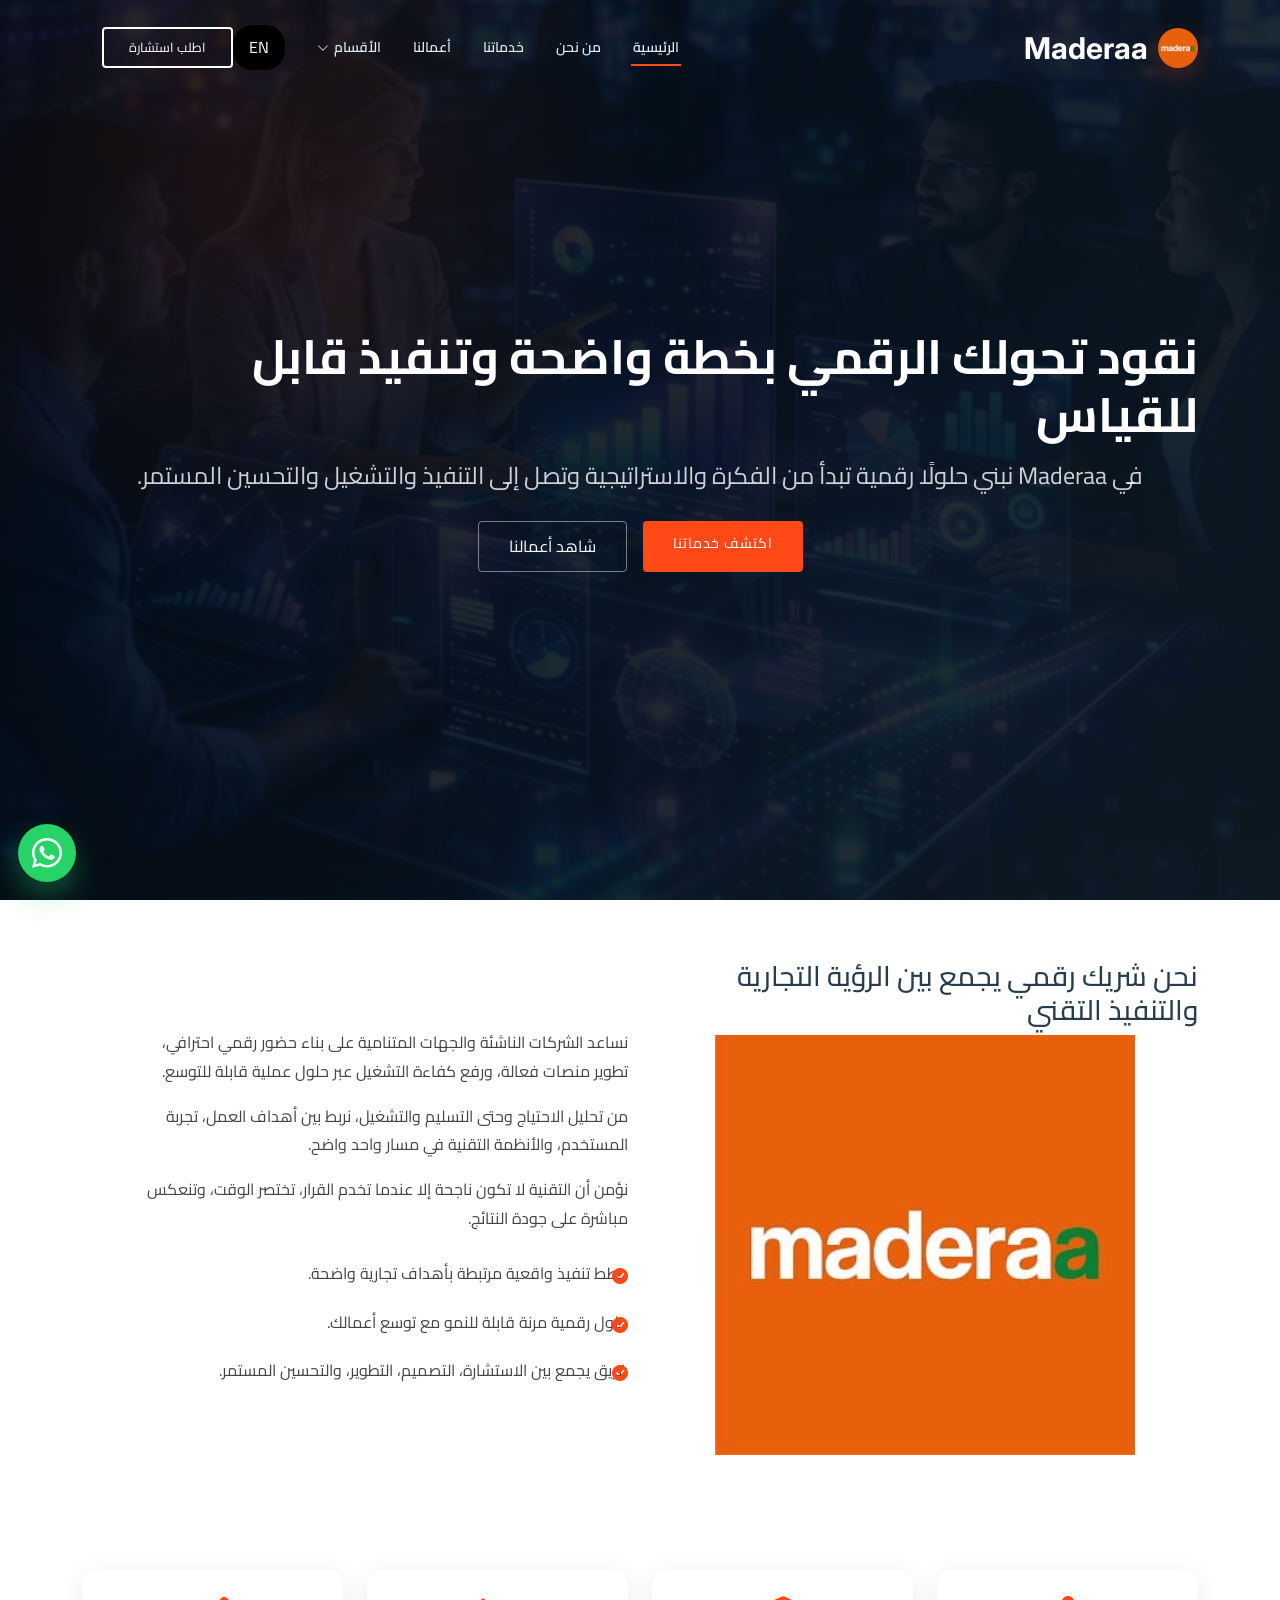
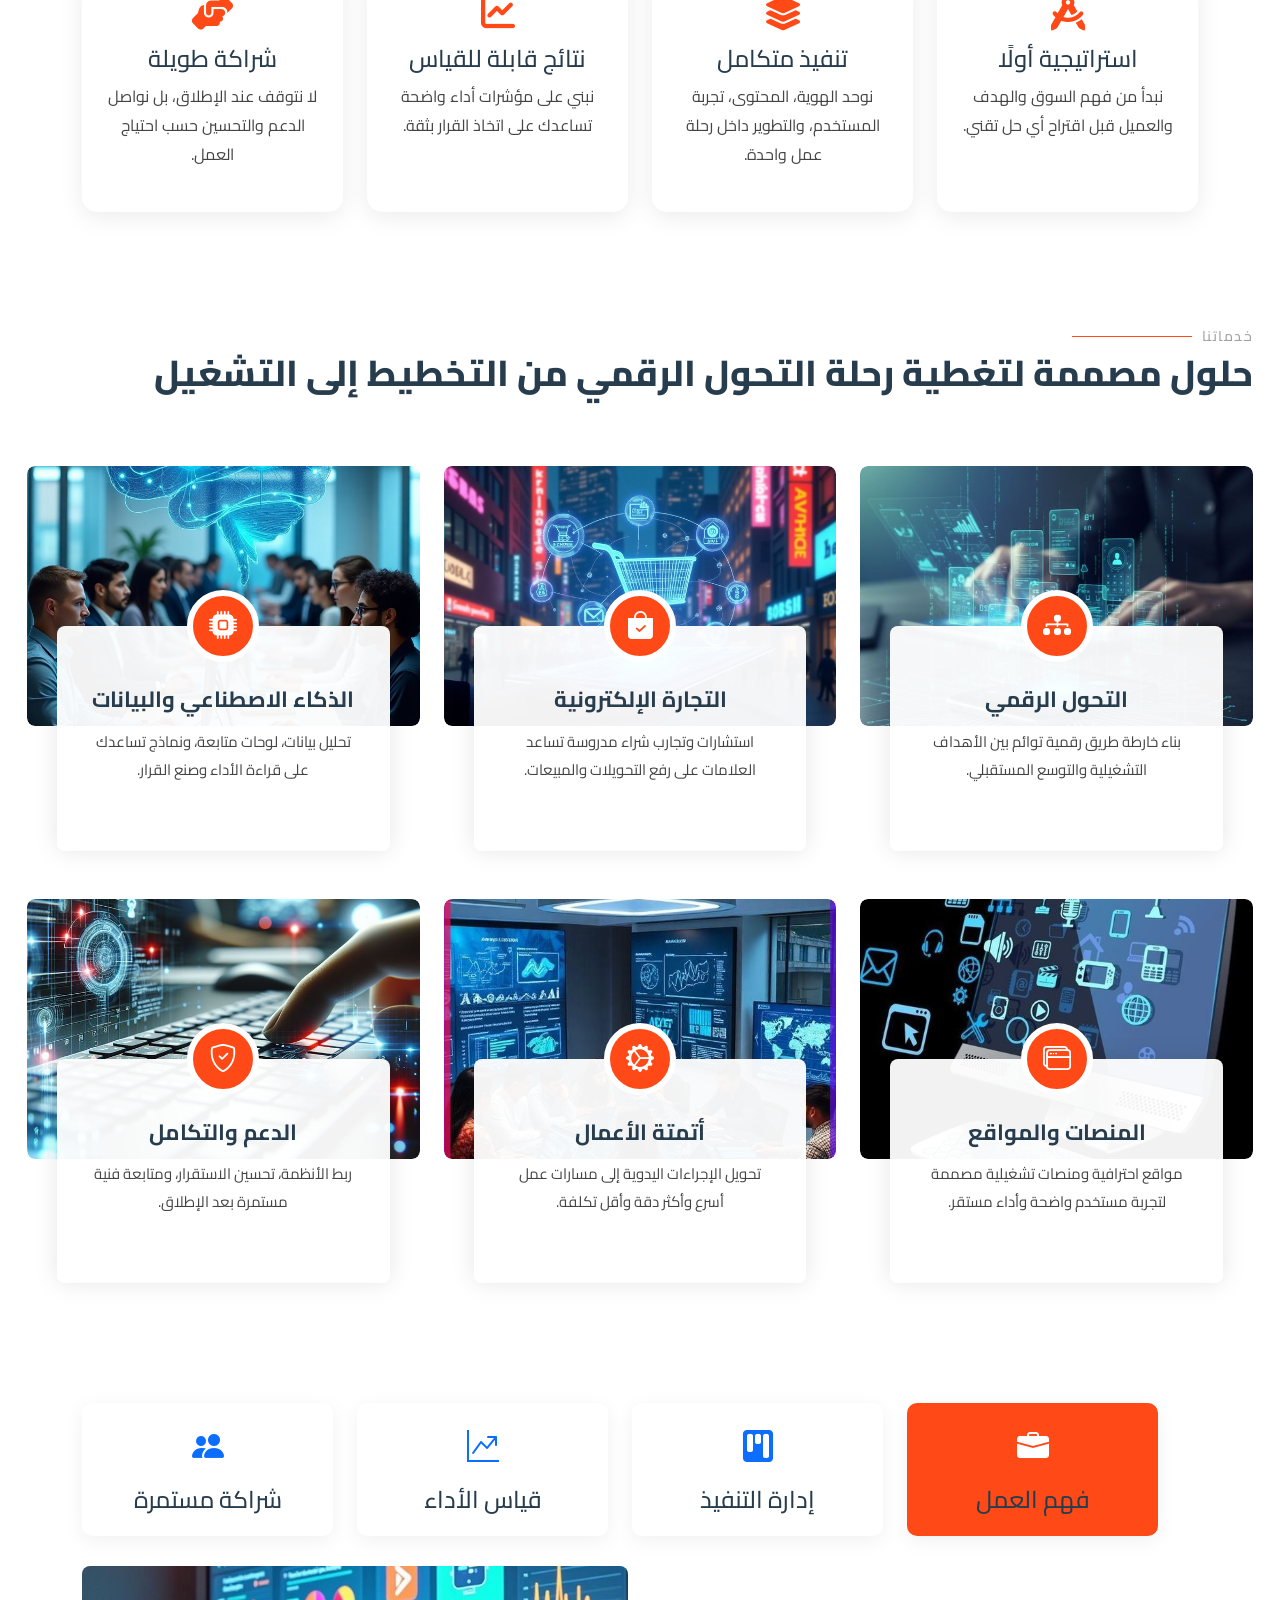
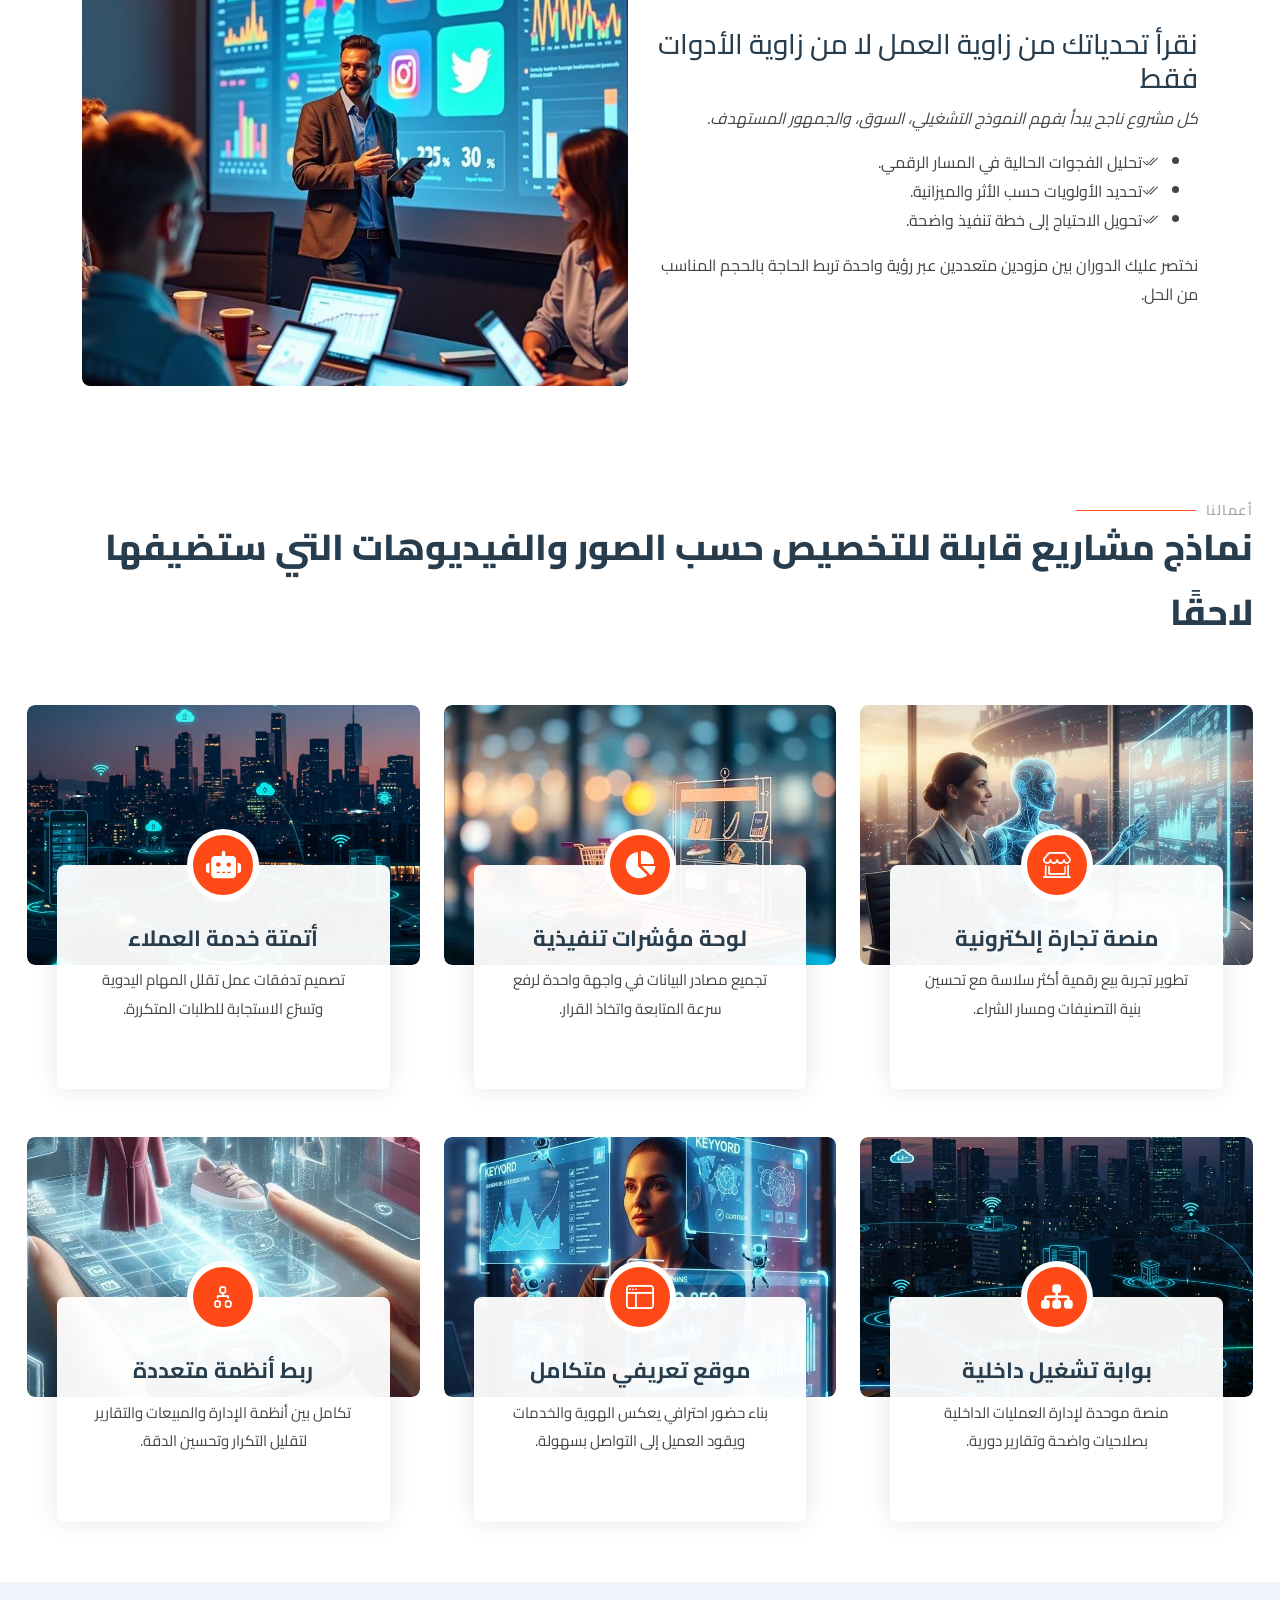
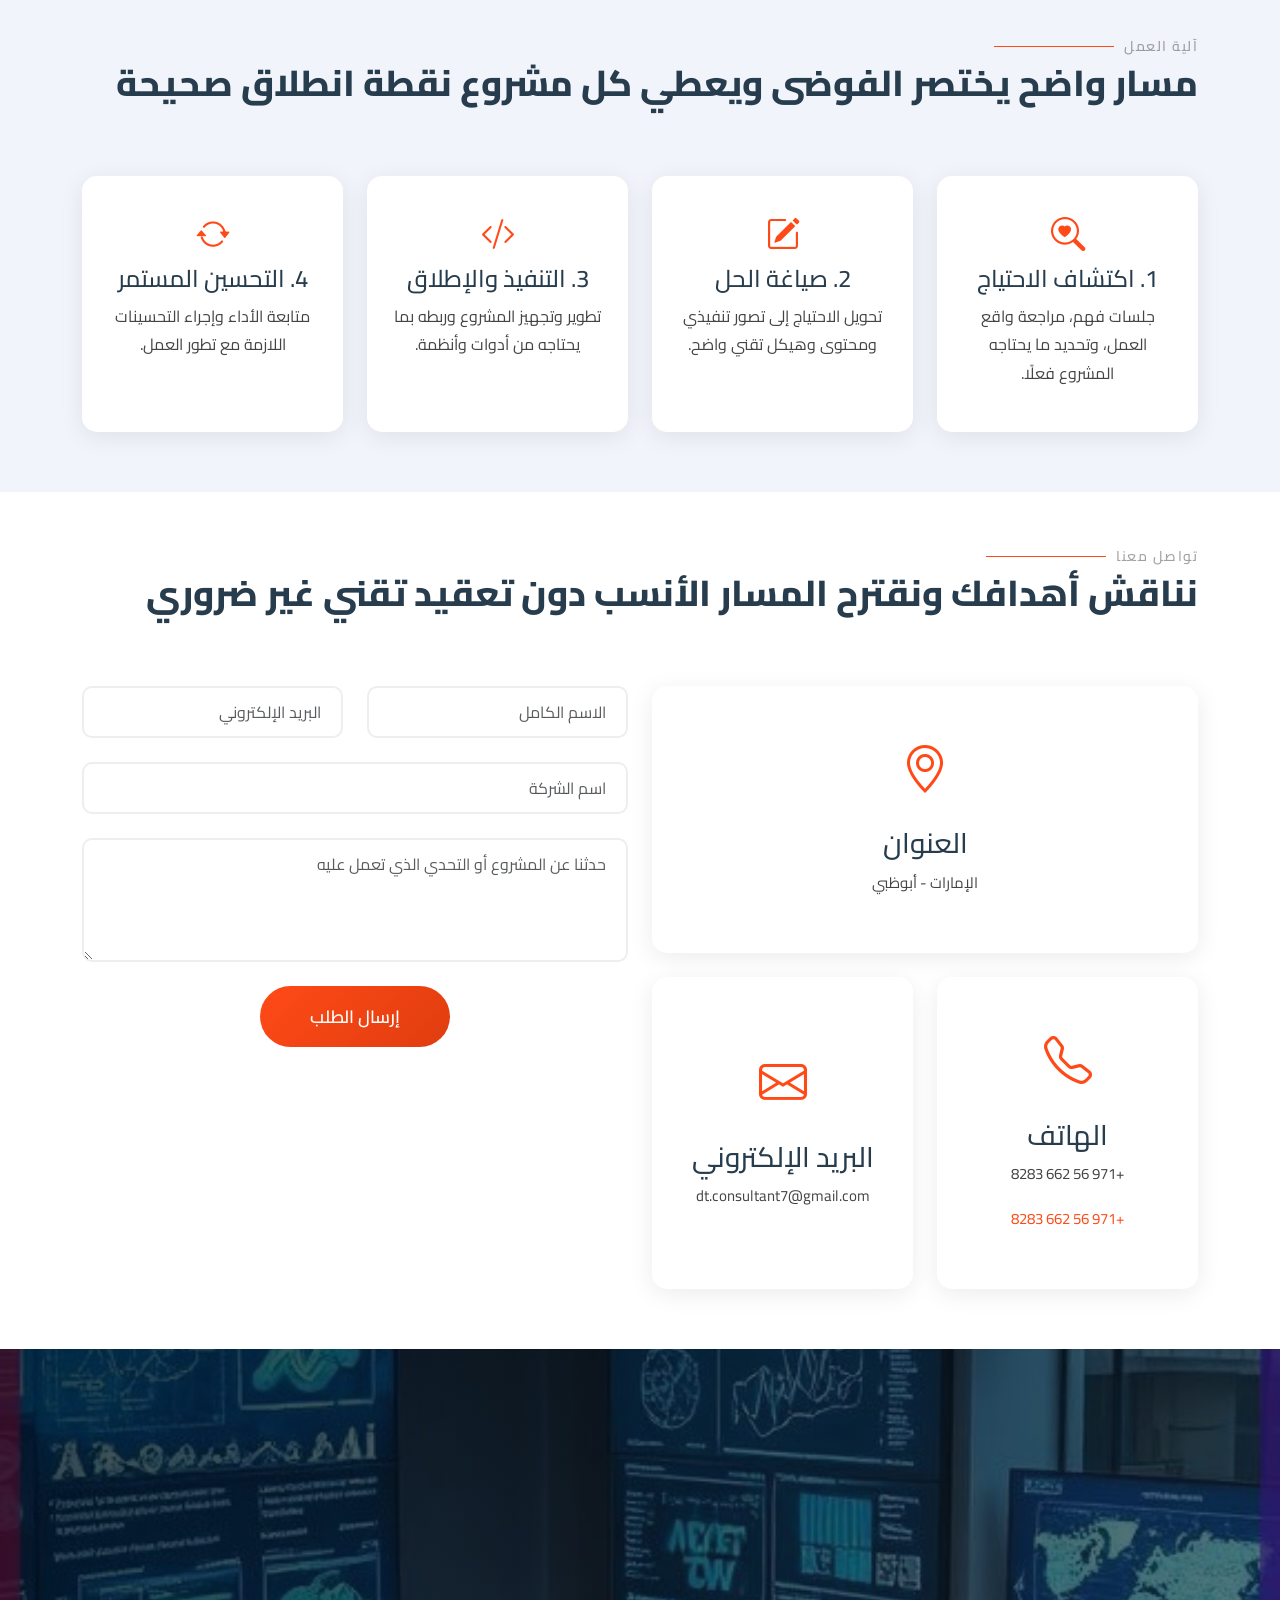
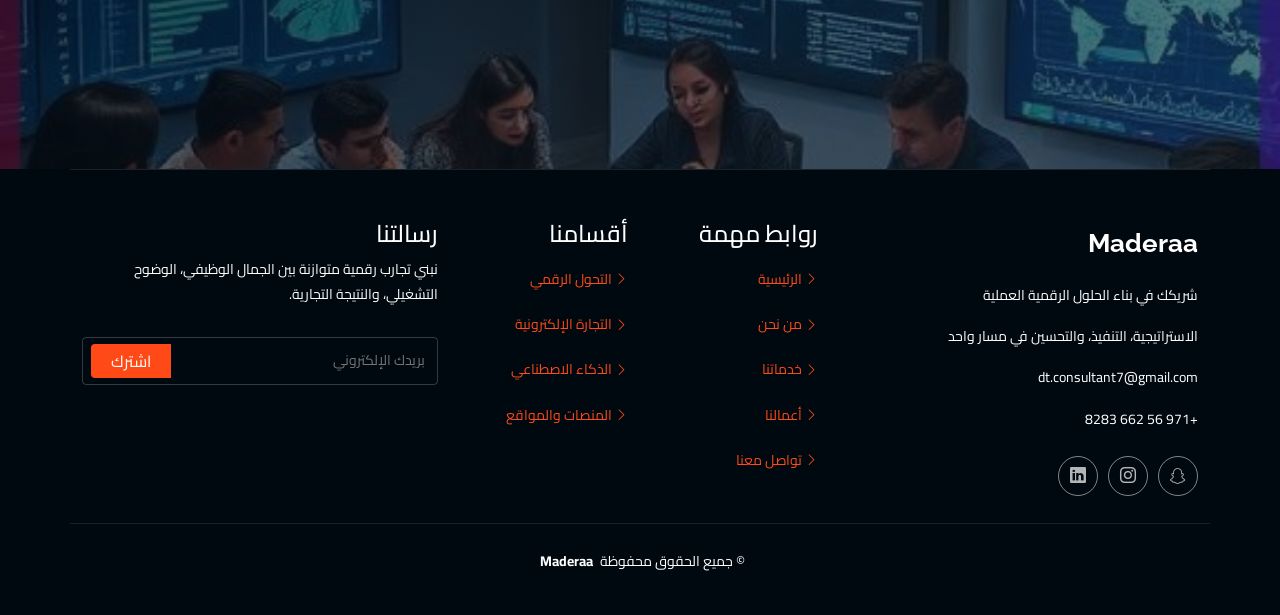
==== commit 0558aec8: "Update branding to Maderaa and replace media assets # Conflicts: #	index.html" ====
--- a/index.html
+++ b/index.html
@@ -3,8 +3,8 @@
 <head>
   <meta charset="utf-8">
   <meta name="viewport" content="width=device-width, initial-scale=1.0">
-  <title>Madrera | التحول الرقمي والحلول التقنية</title>
-  <meta name="description" content="Madrera شركة متخصصة في الاستشارات الرقمية، التجارة الإلكترونية، حلول الويب، وأتمتة الأعمال للشركات الطموحة.">
+  <title>Maderaa | التحول الرقمي والحلول التقنية</title>
+  <meta name="description" content="Maderaa شركة متخصصة في الاستشارات الرقمية، التجارة الإلكترونية، حلول الويب، وأتمتة الأعمال للشركات الطموحة.">
   <link rel="preconnect" href="https://fonts.googleapis.com">
   <link rel="preconnect" href="https://fonts.gstatic.com" crossorigin>
   <link href="https://fonts.googleapis.com/css2?family=Cairo:wght@300;400;600;700;800&family=Inter:wght@400;500;600;700;800&family=Raleway:wght@500;600;700;800&display=swap" rel="stylesheet">
@@ -18,7 +18,7 @@
   <header id="header" class="header d-flex align-items-center fixed-top">
     <div class="container-fluid container-xl position-relative d-flex align-items-center">
       <a href="index.html" class="logo d-flex align-items-center ms-auto">
-        <h1 class="sitename"><span class="desktop-name">Madreraa</span><span class="mobile-name">Madrera</span></h1>
+        <h1 class="sitename"><span class="desktop-name">Maderaa</span><span class="mobile-name">Maderaa</span></h1>
         <span class="logo-icon logo-placeholder">M</span>
       </a>
       <nav id="navmenu" class="navmenu">
@@ -48,13 +48,13 @@
 
   <main class="main">
     <section id="hero" class="hero section dark-background">
-      <video class="hero-video" autoplay muted loop playsinline poster="assets/stock/service-platforms.jpg" aria-label="Hero background">
-        <source src="assets/office-team-top.mp4" type="video/mp4">
+      <video class="hero-video" autoplay muted loop playsinline poster="assets/custom/img-09.jpeg" aria-label="Hero background">
+        <source src="assets/stock-tech-hero.mp4" type="video/mp4">
       </video>
       <div class="hero-overlay"></div>
       <div class="container d-flex flex-column align-items-center">
         <h2 data-aos="fade-up" data-aos-delay="100">نقود تحولك الرقمي بخطة واضحة وتنفيذ قابل للقياس</h2>
-        <p data-aos="fade-up" data-aos-delay="200">في Madreraa نبني حلولًا رقمية تبدأ من الفكرة والاستراتيجية وتصل إلى التنفيذ والتشغيل والتحسين المستمر.</p>
+        <p data-aos="fade-up" data-aos-delay="200">في Maderaa نبني حلولًا رقمية تبدأ من الفكرة والاستراتيجية وتصل إلى التنفيذ والتشغيل والتحسين المستمر.</p>
         <div class="d-flex mt-4 gap-3 flex-wrap justify-content-center" data-aos="fade-up" data-aos-delay="300">
           <a href="service-details.html" class="btn-get-started">اكتشف خدماتنا</a>
           <a href="portfolio.html" class="btn-outline-light custom-outline-btn">شاهد أعمالنا</a>
@@ -407,8 +407,8 @@
     </section>
 
     <section class="brand-video-section dark-background">
-      <video class="brand-video" autoplay muted loop playsinline poster="assets/stock/service-strategy.jpg" aria-label="Brand showcase video">
-        <source src="assets/office-bottom-alt.mp4" type="video/mp4">
+      <video class="brand-video" autoplay muted loop playsinline poster="assets/custom/img-18.jpeg" aria-label="Brand showcase video">
+        <source src="assets/office-team-top.mp4" type="video/mp4">
       </video>
       <div class="brand-video-overlay"></div>
       <div class="container position-relative" data-aos="fade-up">
@@ -423,7 +423,7 @@
     <div class="container footer-top">
       <div class="row gy-4">
         <div class="col-lg-4 col-md-6 footer-about">
-          <a href="index.html" class="logo d-flex align-items-center"><span class="sitename">Madrera</span></a>
+          <a href="index.html" class="logo d-flex align-items-center"><span class="sitename">Maderaa</span></a>
           <div class="footer-contact pt-3">
             <p>شريكك في بناء الحلول الرقمية العملية</p>
             <p class="mt-3">الاستراتيجية، التنفيذ، والتحسين في مسار واحد</p>
@@ -465,7 +465,7 @@
       </div>
     </div>
     <div class="container copyright text-center mt-4">
-      <p>© <span>جميع الحقوق محفوظة</span> <strong class="px-1 sitename">Madrera</strong></p>
+      <p>© <span>جميع الحقوق محفوظة</span> <strong class="px-1 sitename">Maderaa</strong></p>
     </div>
   </footer>
 
--- a/styles.css
+++ b/styles.css
@@ -45,7 +45,7 @@
 .header .logo h1 { margin: 0; color: var(--heading-color); font-size: 30px; font-weight: 700; font-family: "Inter", sans-serif; }
 .logo-placeholder {
   width: 40px; height: 40px; border-radius: 50%; display: inline-flex; align-items: center; justify-content: center;
-  background: #0f1820 url("assets/stock/logo.jpeg") center/cover no-repeat; color: transparent; font-size: 0; font-weight: 800;
+  background: #fff url("assets/custom/logo.jpeg") center/cover no-repeat; color: transparent; font-size: 0; font-weight: 800;
   box-shadow: 0 10px 22px rgba(255, 74, 23, 0.22);
 }
 .header .cta-btn, .header .cta-btn:focus {
@@ -119,7 +119,7 @@
   width: 100%;
   height: 100%;
   object-fit: cover;
-  background: url("assets/stock/logo.jpeg") center/cover no-repeat;
+  background: url("assets/custom/img-09.jpeg") center/cover no-repeat;
 }
 .hero-overlay {
   position: absolute;
@@ -160,15 +160,15 @@
   overflow: hidden;
 }
 .about-visual {
-  background-image: url("assets/stock/logo-white.svg");
-  background-size: 78%;
+  background-image: url("assets/custom/logo.jpeg");
+  background-size: contain;
   background-position: center;
   background-repeat: no-repeat;
   background-color: #fff;
 }
-.services-img, .service-image, .tab-image, .portfolio-image, .map-shell { background-image: url("assets/stock/service-strategy.jpg"); }
+.services-img, .service-image, .tab-image, .portfolio-image, .map-shell { background-image: url("assets/custom/img-01.jpeg"); }
 .contact-form-wrapper, .info-wrapper, .working-hours, .map-wrapper { position: relative; overflow: hidden; }
-.map-shell { background-image: url("assets/stock/contact-map.jpg"); }
+.map-shell { background-image: url("assets/custom/img-06.jpeg"); }
 .about-visual, .services-img, .tab-image, .map-shell { min-height: 420px; }
 .service-image, .portfolio-image { min-height: 260px; border-radius: 8px; }
 .alt-one { filter: hue-rotate(12deg) saturate(1.05); }
@@ -176,23 +176,23 @@
 .alt-three { filter: hue-rotate(92deg) saturate(1.02); }
 .alt-four { filter: hue-rotate(230deg) saturate(1.04); }
 .alt-five { filter: hue-rotate(300deg) saturate(1.08); }
-.services .row > div:nth-child(1) .service-image { background-image: url("assets/stock/service-strategy.jpg"); filter: none; }
-.services .row > div:nth-child(2) .service-image { background-image: url("assets/stock/service-ecommerce.jpg"); filter: none; }
-.services .row > div:nth-child(3) .service-image { background-image: url("assets/stock/service-ai.jpg"); filter: none; }
-.services .row > div:nth-child(4) .service-image { background-image: url("assets/stock/service-platforms.jpg"); filter: none; }
-.services .row > div:nth-child(5) .service-image { background-image: url("assets/stock/service-automation.jpg"); filter: none; }
-.services .row > div:nth-child(6) .service-image { background-image: url("assets/stock/service-support.jpg"); filter: none; }
-.portfolio .row > div:nth-child(1) .portfolio-image { background-image: url("assets/stock/portfolio-1.jpg"); filter: none; }
-.portfolio .row > div:nth-child(2) .portfolio-image { background-image: url("assets/stock/portfolio-2.jpg"); filter: none; }
-.portfolio .row > div:nth-child(3) .portfolio-image { background-image: url("assets/stock/portfolio-3.jpg"); filter: none; }
-.portfolio .row > div:nth-child(4) .portfolio-image { background-image: url("assets/stock/portfolio-4.jpg"); filter: none; }
-.portfolio .row > div:nth-child(5) .portfolio-image { background-image: url("assets/stock/portfolio-5.jpg"); filter: none; }
-.portfolio .row > div:nth-child(6) .portfolio-image { background-image: url("assets/stock/portfolio-6.jpg"); filter: none; }
-.why-us #features-tab-1 .tab-image { background-image: url("assets/stock/service-strategy.jpg"); filter: none; }
-.why-us #features-tab-2 .tab-image { background-image: url("assets/stock/service-platforms.jpg"); filter: none; }
-.why-us #features-tab-3 .tab-image { background-image: url("assets/stock/service-ai.jpg"); filter: none; }
-.why-us #features-tab-4 .tab-image { background-image: url("assets/stock/service-support.jpg"); filter: none; }
-.service-details .services-img { background-image: url("assets/stock/service-strategy.jpg"); filter: none; }
+.services .row > div:nth-child(1) .service-image { background-image: url("assets/custom/img-01.jpeg"); filter: none; }
+.services .row > div:nth-child(2) .service-image { background-image: url("assets/custom/img-11.jpeg"); filter: none; }
+.services .row > div:nth-child(3) .service-image { background-image: url("assets/custom/img-15.jpeg"); filter: none; }
+.services .row > div:nth-child(4) .service-image { background-image: url("assets/custom/img-03.jpeg"); filter: none; }
+.services .row > div:nth-child(5) .service-image { background-image: url("assets/custom/img-18.jpeg"); filter: none; }
+.services .row > div:nth-child(6) .service-image { background-image: url("assets/custom/img-27.jpeg"); filter: none; }
+.portfolio .row > div:nth-child(1) .portfolio-image { background-image: url("assets/custom/img-04.jpeg"); filter: none; }
+.portfolio .row > div:nth-child(2) .portfolio-image { background-image: url("assets/custom/img-05.jpeg"); filter: none; }
+.portfolio .row > div:nth-child(3) .portfolio-image { background-image: url("assets/custom/img-06.jpeg"); filter: none; }
+.portfolio .row > div:nth-child(4) .portfolio-image { background-image: url("assets/custom/img-07.jpeg"); filter: none; }
+.portfolio .row > div:nth-child(5) .portfolio-image { background-image: url("assets/custom/img-08.jpeg"); filter: none; }
+.portfolio .row > div:nth-child(6) .portfolio-image { background-image: url("assets/custom/img-25.jpeg"); filter: none; }
+.why-us #features-tab-1 .tab-image { background-image: url("assets/custom/img-12.jpeg"); filter: none; }
+.why-us #features-tab-2 .tab-image { background-image: url("assets/custom/img-14.jpeg"); filter: none; }
+.why-us #features-tab-3 .tab-image { background-image: url("assets/custom/img-16.jpeg"); filter: none; }
+.why-us #features-tab-4 .tab-image { background-image: url("assets/custom/img-17.jpeg"); filter: none; }
+.service-details .services-img { background-image: url("assets/custom/img-24.jpeg"); filter: none; }
 
 .features { padding: 30px 0 60px; }
 .features-grid { display: grid; grid-template-columns: repeat(4, 1fr); gap: 24px; }
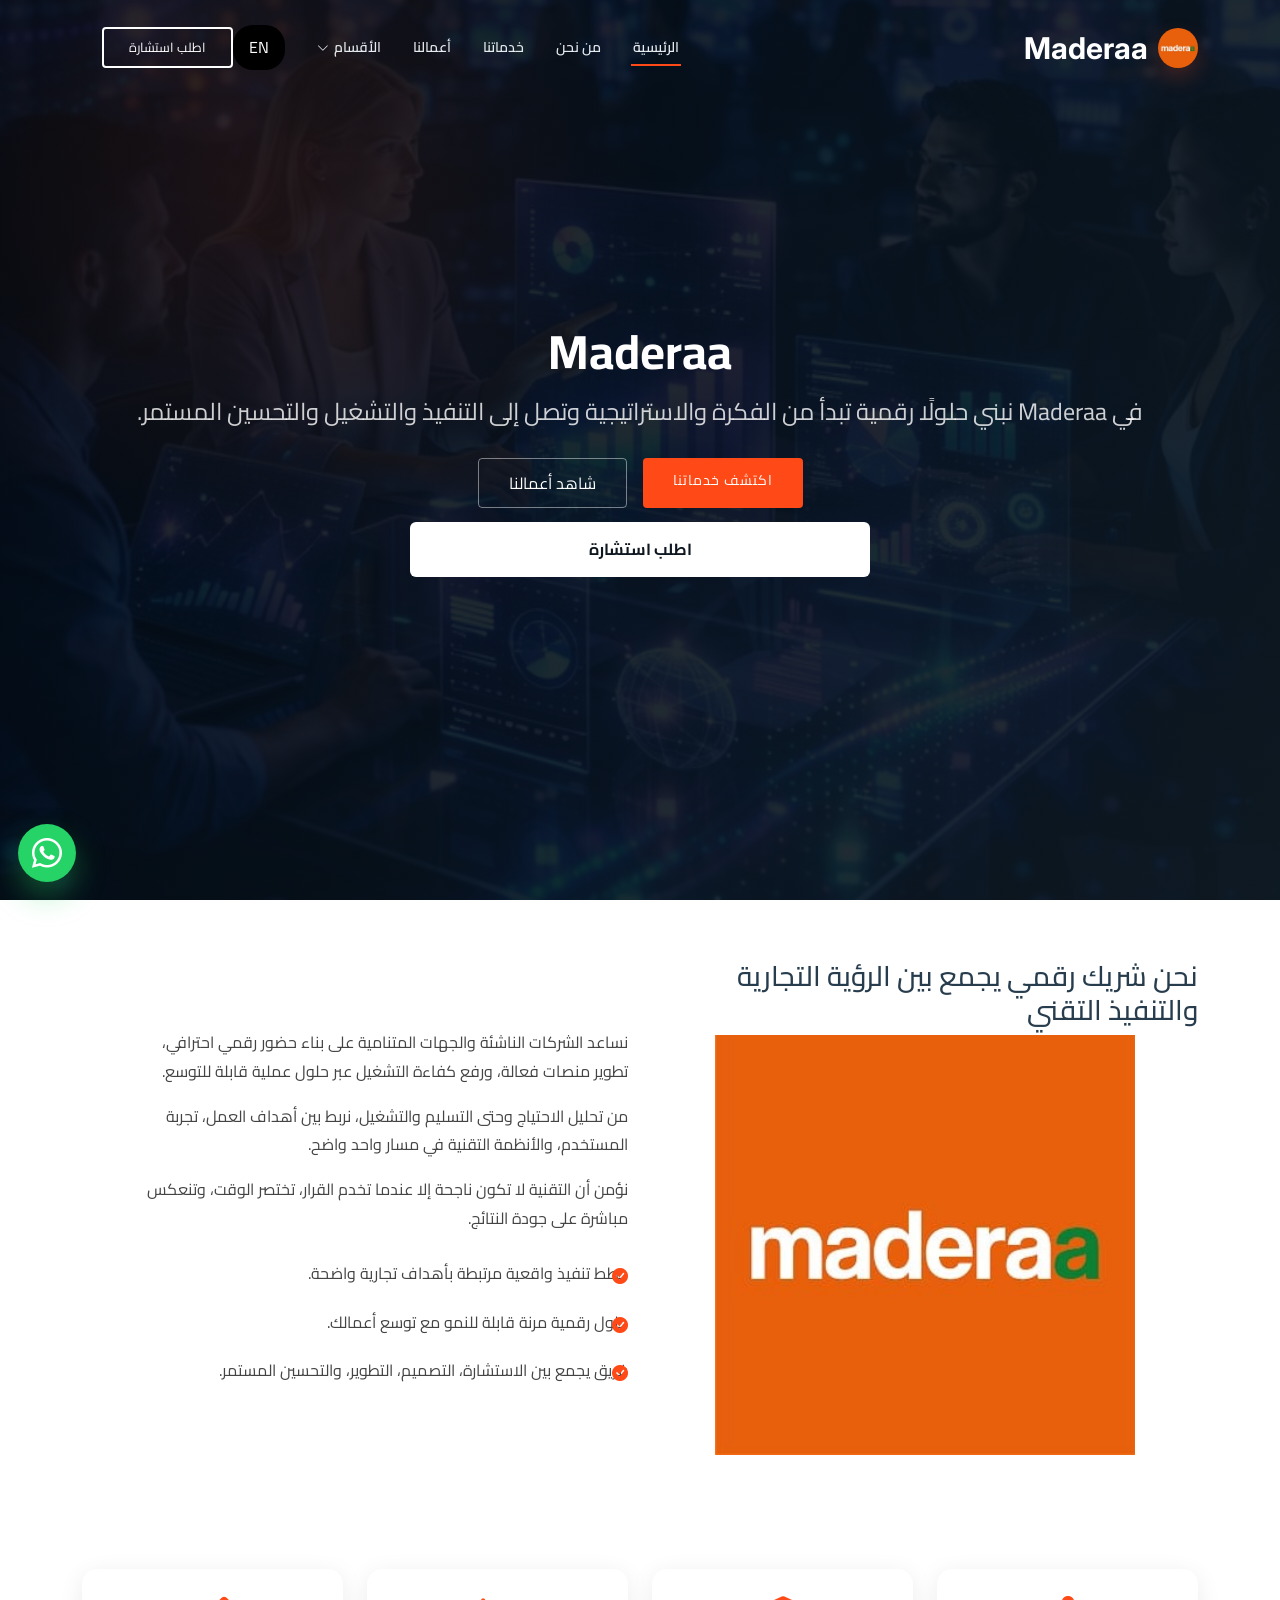
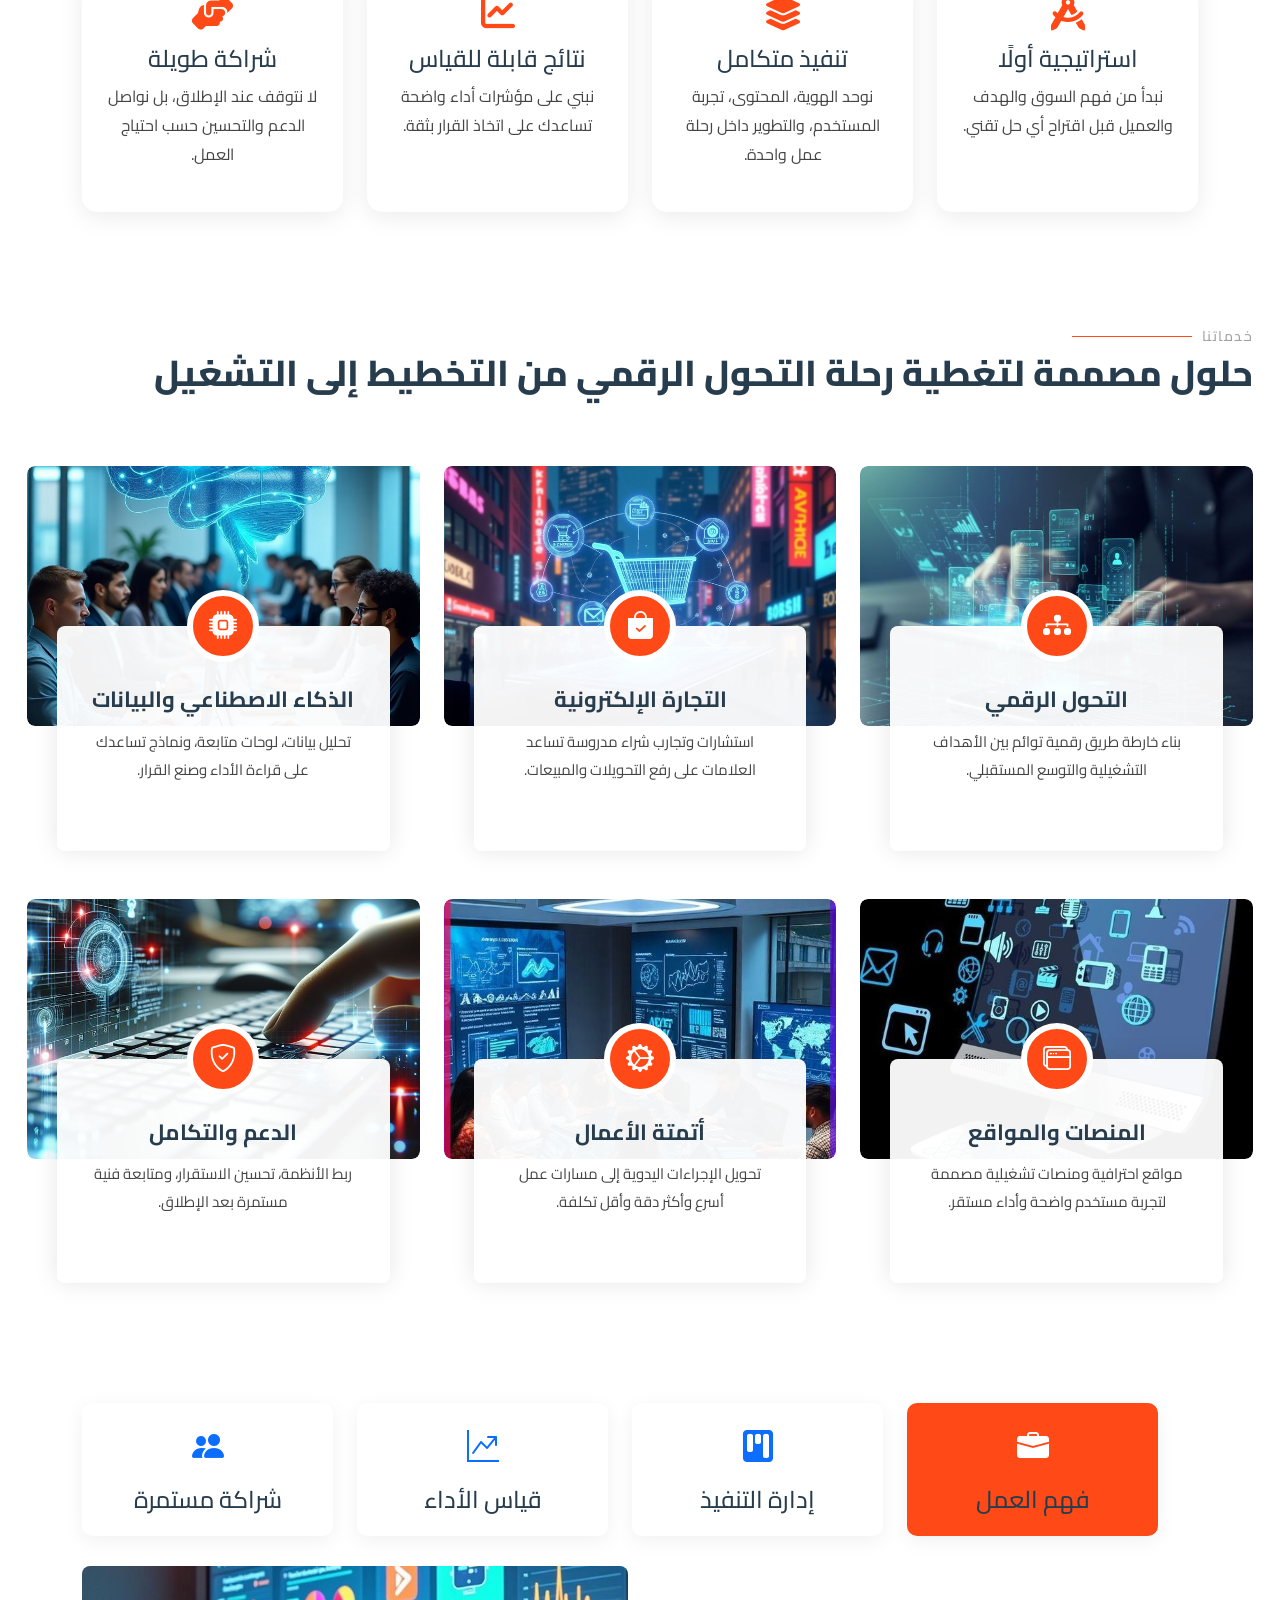
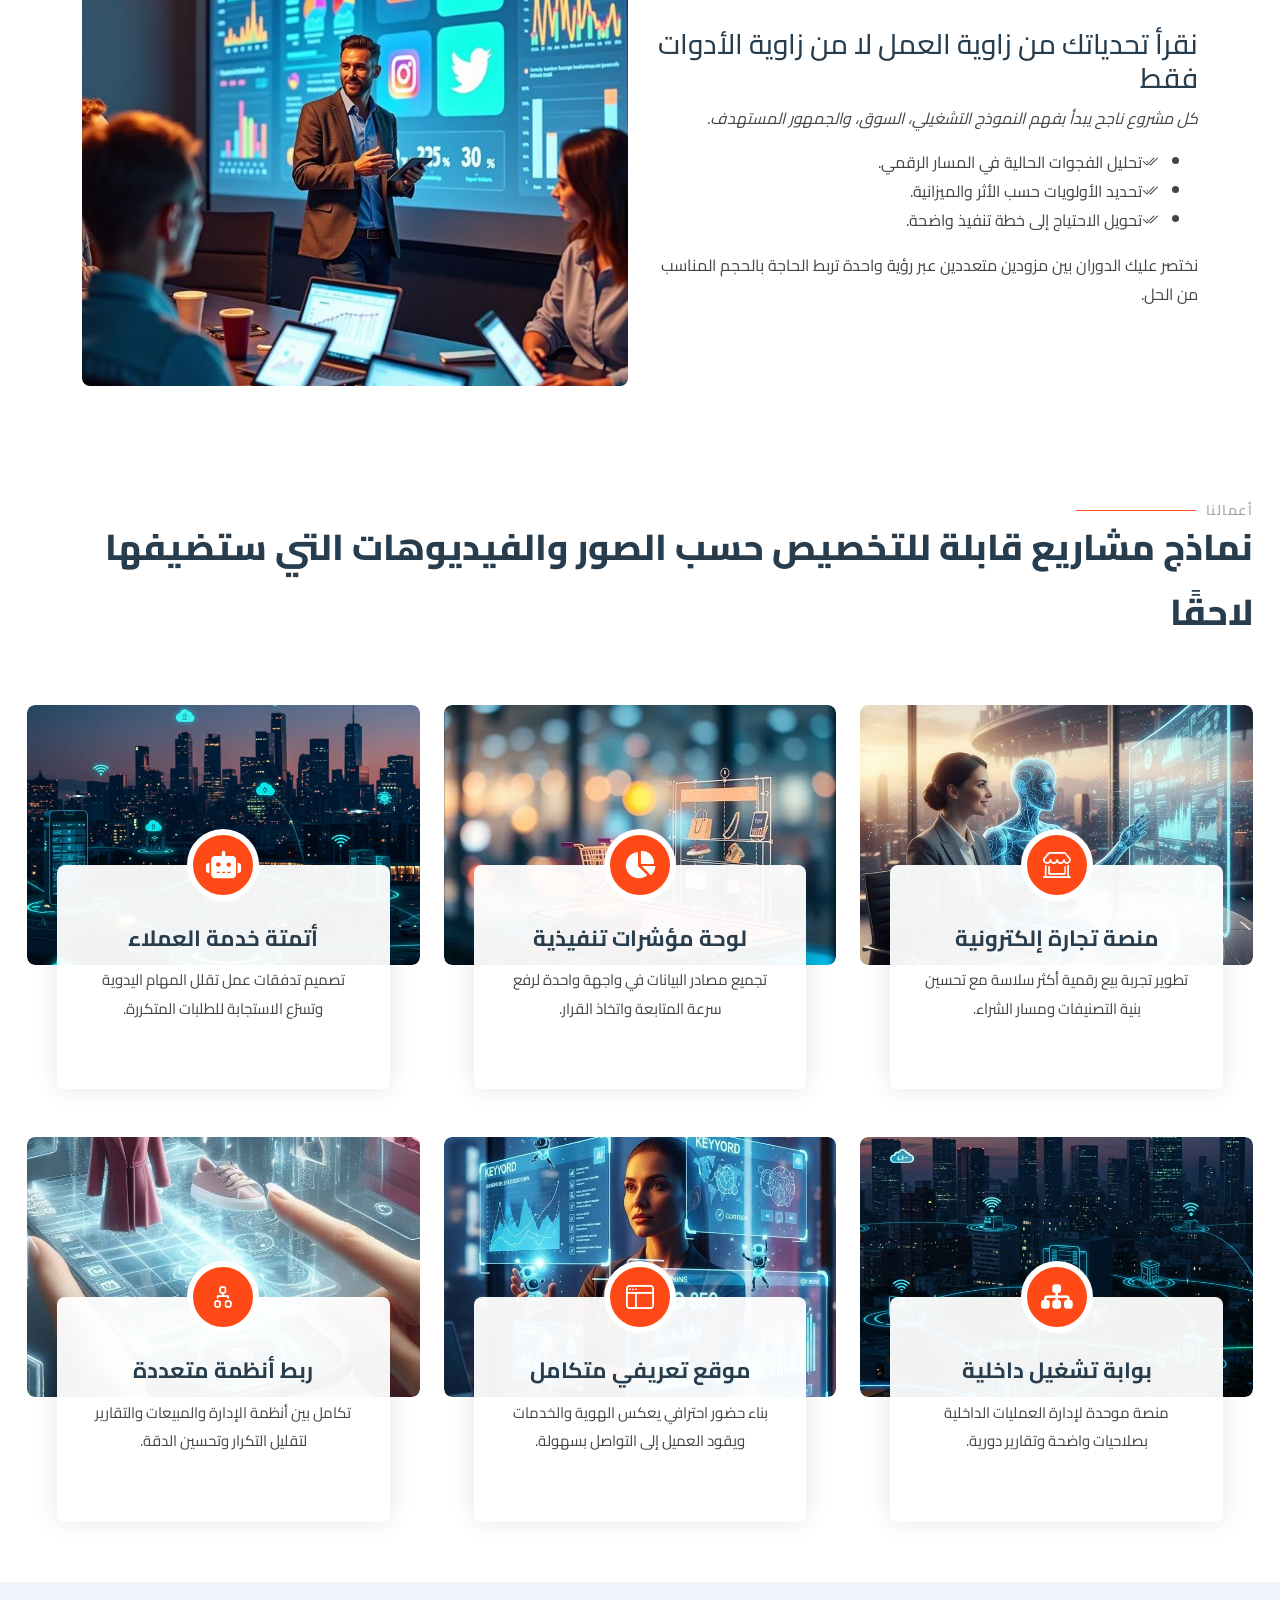
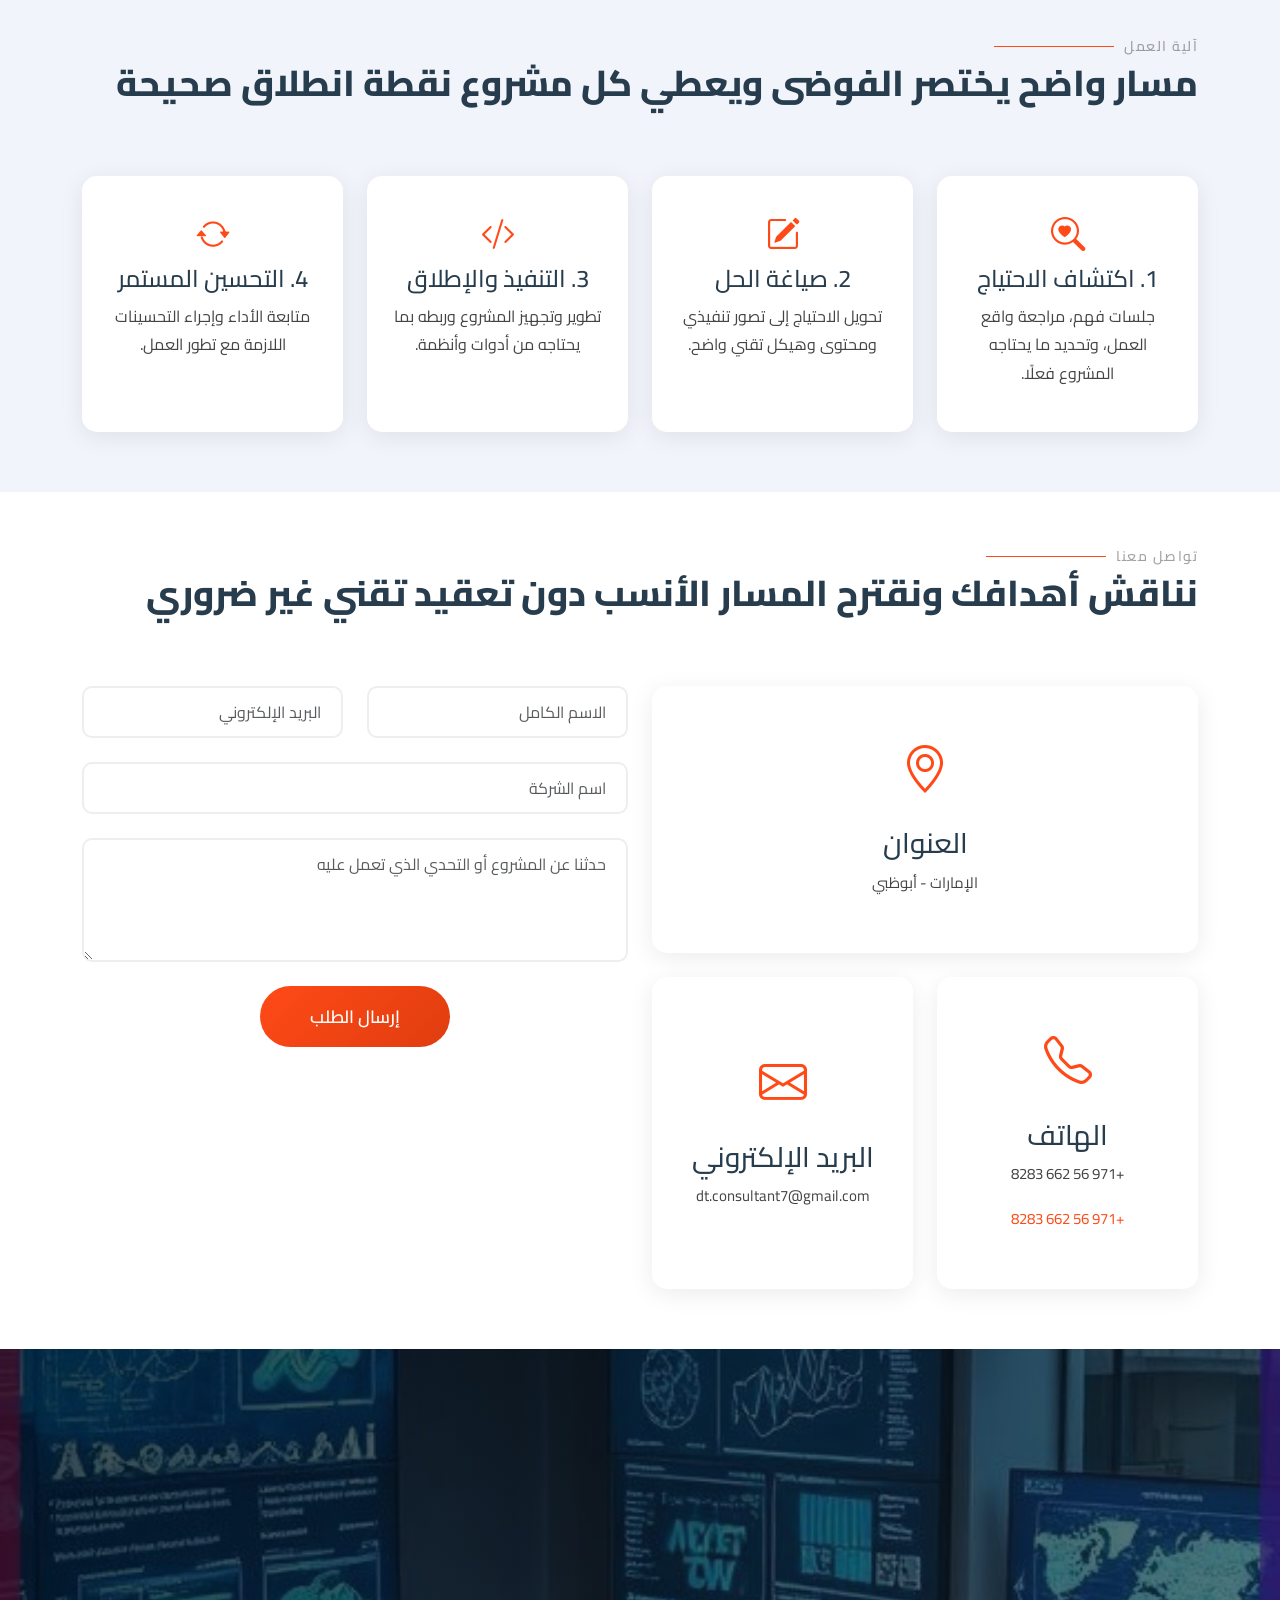
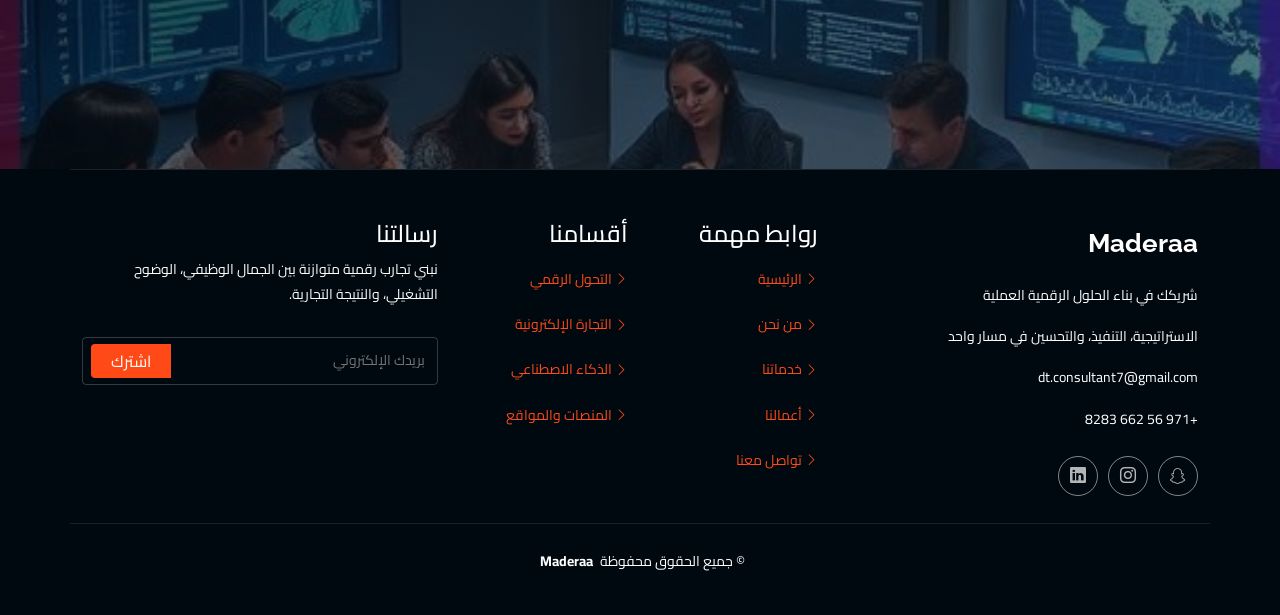
==== commit 219b3569: "Add hero consultation CTA and tweak mobile header order" ====
--- a/index.html
+++ b/index.html
@@ -53,11 +53,14 @@
       </video>
       <div class="hero-overlay"></div>
       <div class="container d-flex flex-column align-items-center">
-        <h2 data-aos="fade-up" data-aos-delay="100">نقود تحولك الرقمي بخطة واضحة وتنفيذ قابل للقياس</h2>
+        <h2 data-aos="fade-up" data-aos-delay="100">Maderaa</h2>
         <p data-aos="fade-up" data-aos-delay="200">في Maderaa نبني حلولًا رقمية تبدأ من الفكرة والاستراتيجية وتصل إلى التنفيذ والتشغيل والتحسين المستمر.</p>
         <div class="d-flex mt-4 gap-3 flex-wrap justify-content-center" data-aos="fade-up" data-aos-delay="300">
           <a href="service-details.html" class="btn-get-started">اكتشف خدماتنا</a>
           <a href="portfolio.html" class="btn-outline-light custom-outline-btn">شاهد أعمالنا</a>
+        </div>
+        <div class="hero-wide-cta" data-aos="fade-up" data-aos-delay="360">
+          <a href="contact.html" class="hero-full-btn">اطلب استشارة</a>
         </div>
       </div>
     </section>
--- a/styles.css
+++ b/styles.css
@@ -89,6 +89,9 @@
 }
 
 @media (max-width: 1199px) {
+  .header .container-fluid { display: flex; flex-wrap: nowrap; gap: 10px; }
+  .navmenu { order: 2; }
+  .header .cta-btn { order: 3; margin: 0; }
   .mobile-nav-toggle { color: var(--nav-color); font-size: 28px; line-height: 0; margin-right: 10px; cursor: pointer; }
   .navmenu { padding: 0; z-index: 9997; }
   .navmenu ul {
@@ -132,6 +135,24 @@
 .hero h2 { margin: 0; font-size: 48px; font-weight: 700; }
 .hero p { color: color-mix(in srgb, var(--default-color), transparent 20%); margin: 10px 0 0; font-size: 24px; text-align: center; }
 .hero .btn-get-started { background: var(--accent-color); color: var(--contrast-color); font-size: 14px; letter-spacing: 1px; padding: 10px 30px; border-radius: 4px; }
+.hero-wide-cta {
+  width: min(100%, 460px);
+  margin-top: 14px;
+}
+.hero-full-btn {
+  display: block;
+  width: 100%;
+  text-align: center;
+  background: #fff;
+  color: #0f1820;
+  padding: 13px 24px;
+  border-radius: 6px;
+  font-weight: 700;
+}
+.hero-full-btn:hover {
+  background: var(--accent-color);
+  color: #fff;
+}
 .custom-outline-btn {
   border: 1px solid rgba(255, 255, 255, 0.45);
   color: #fff;
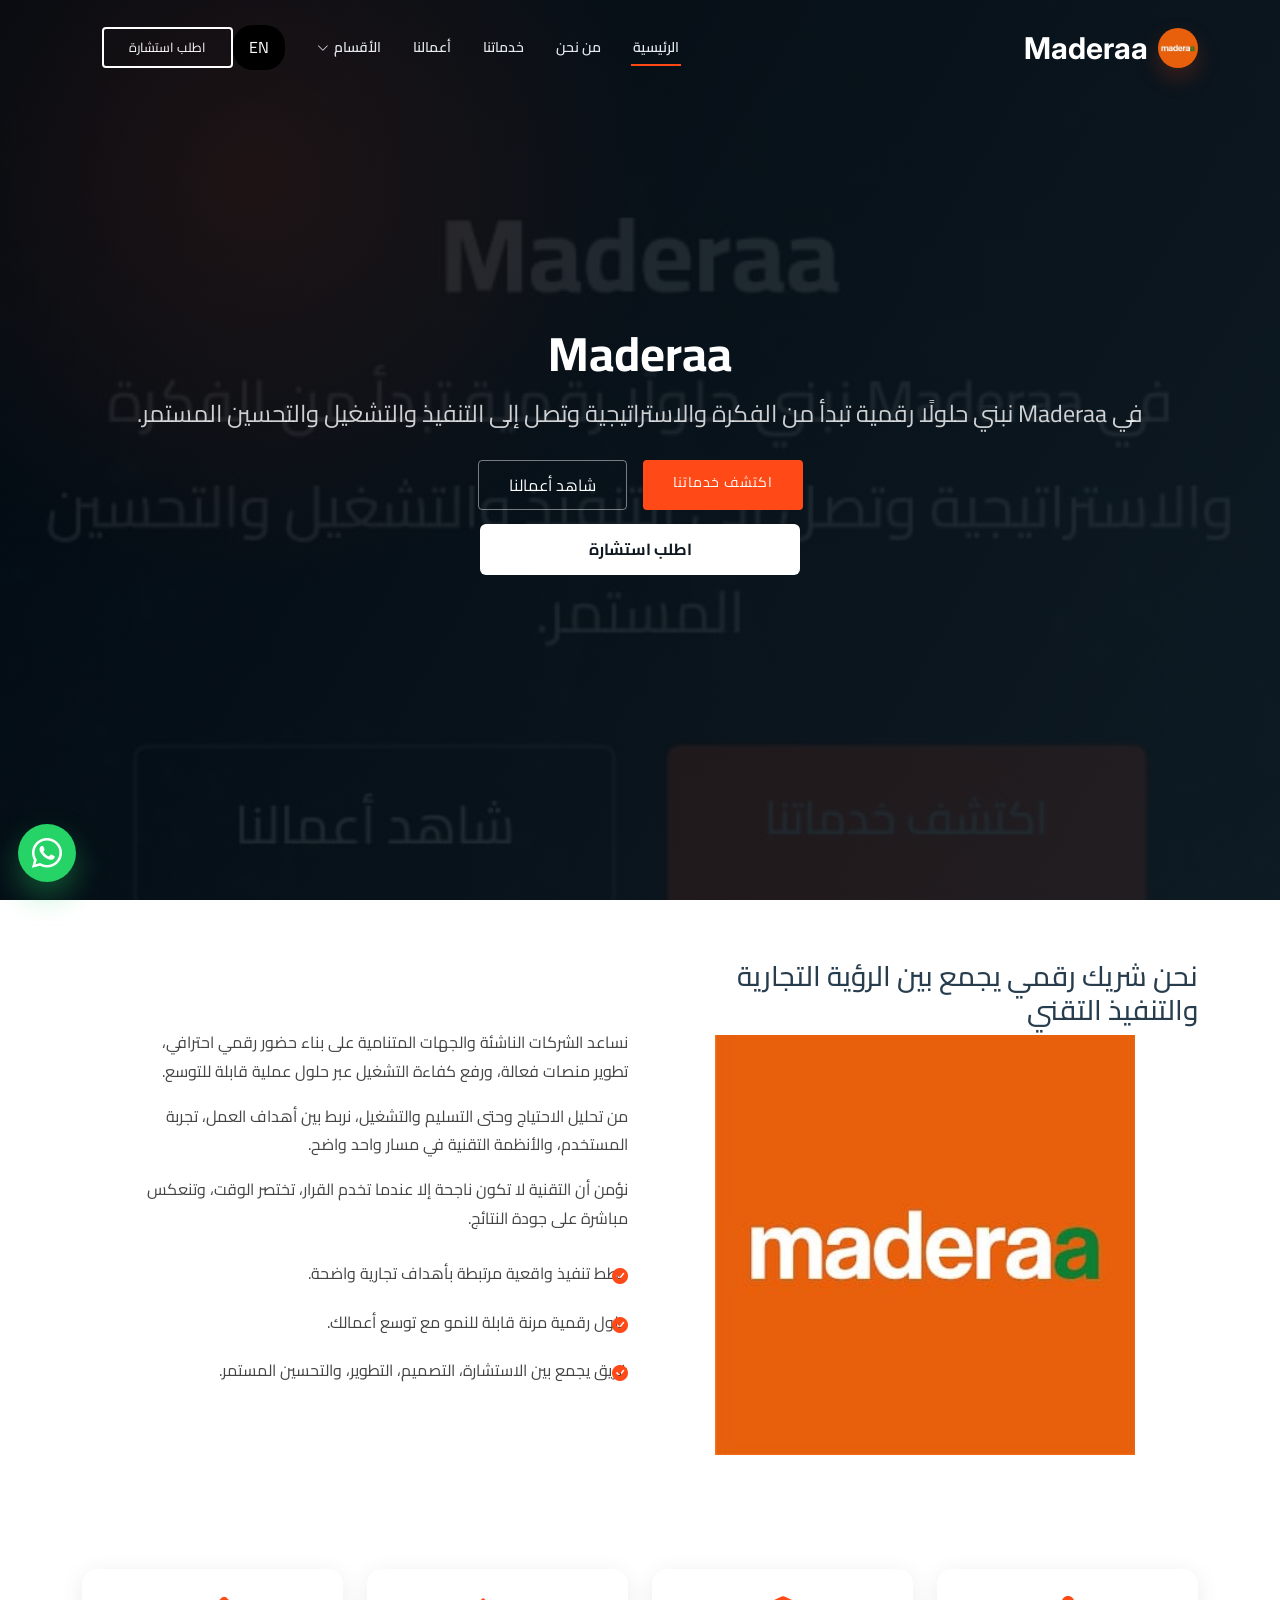
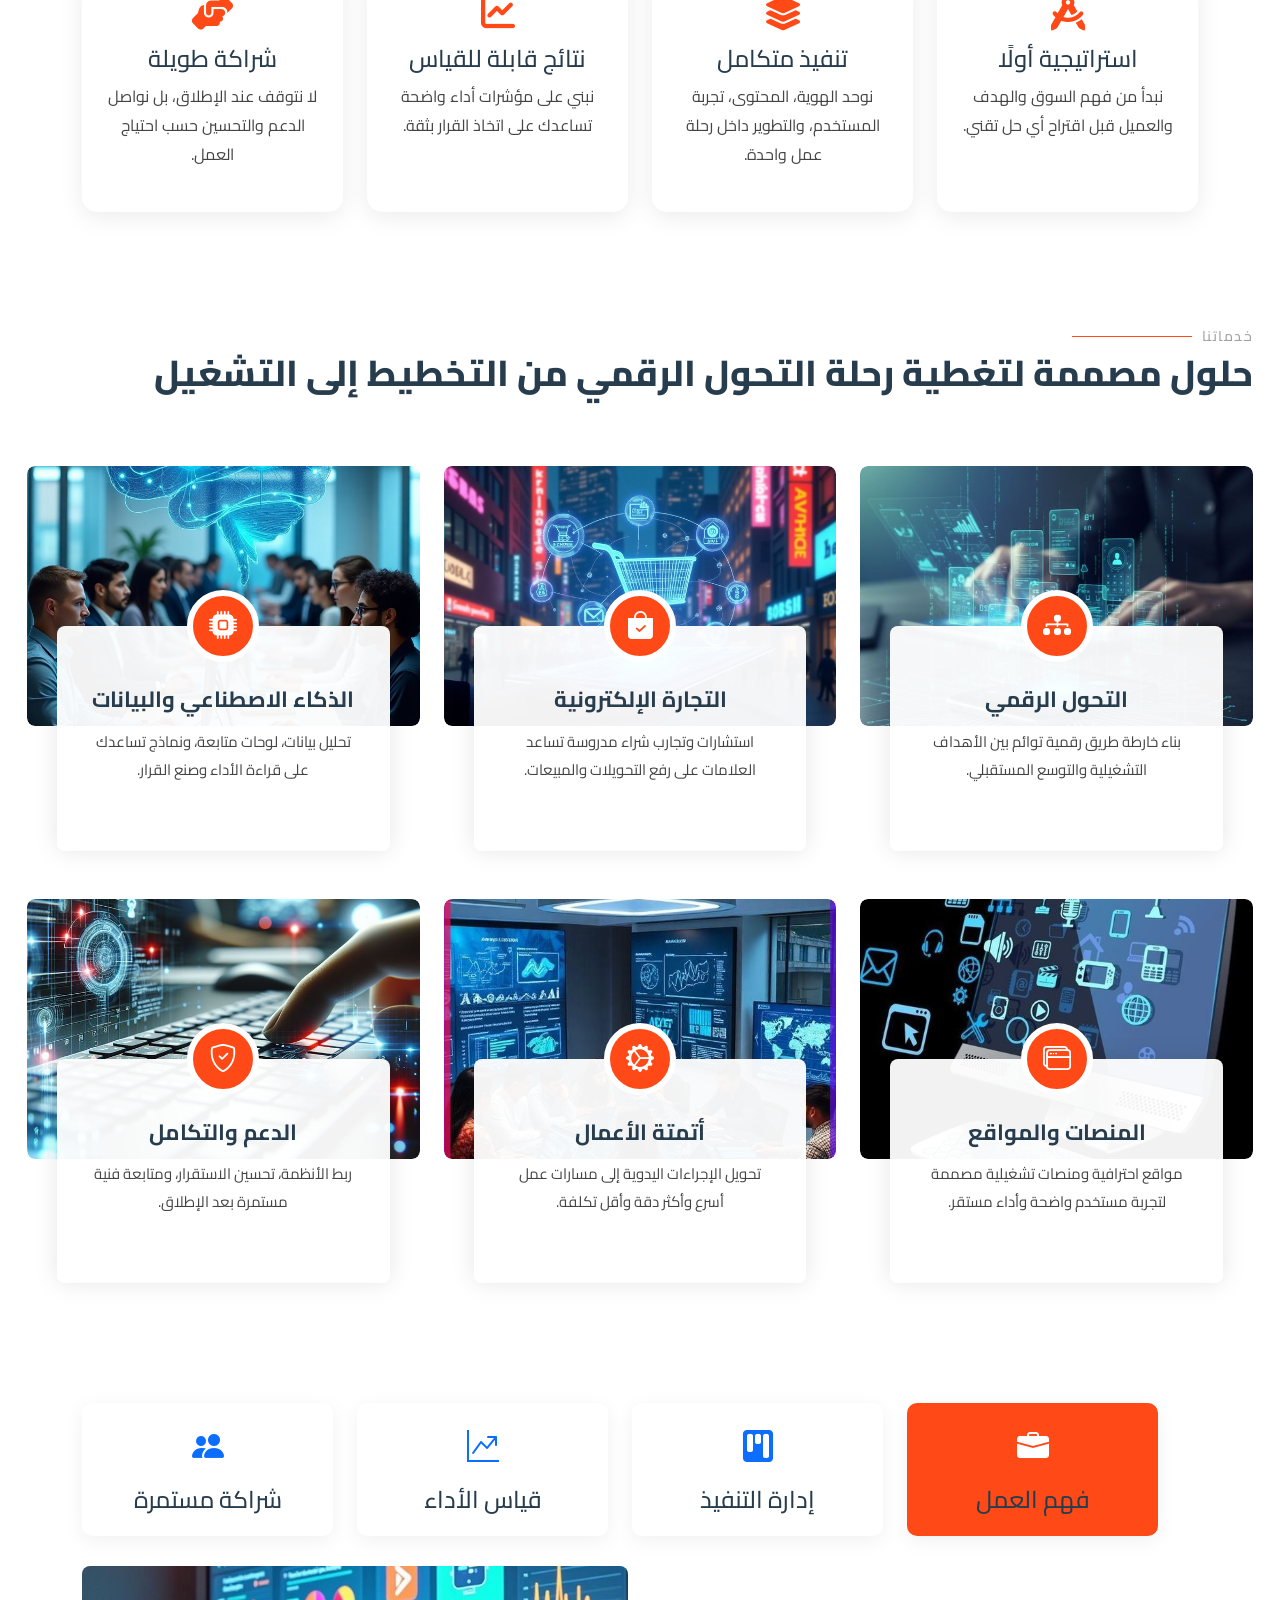
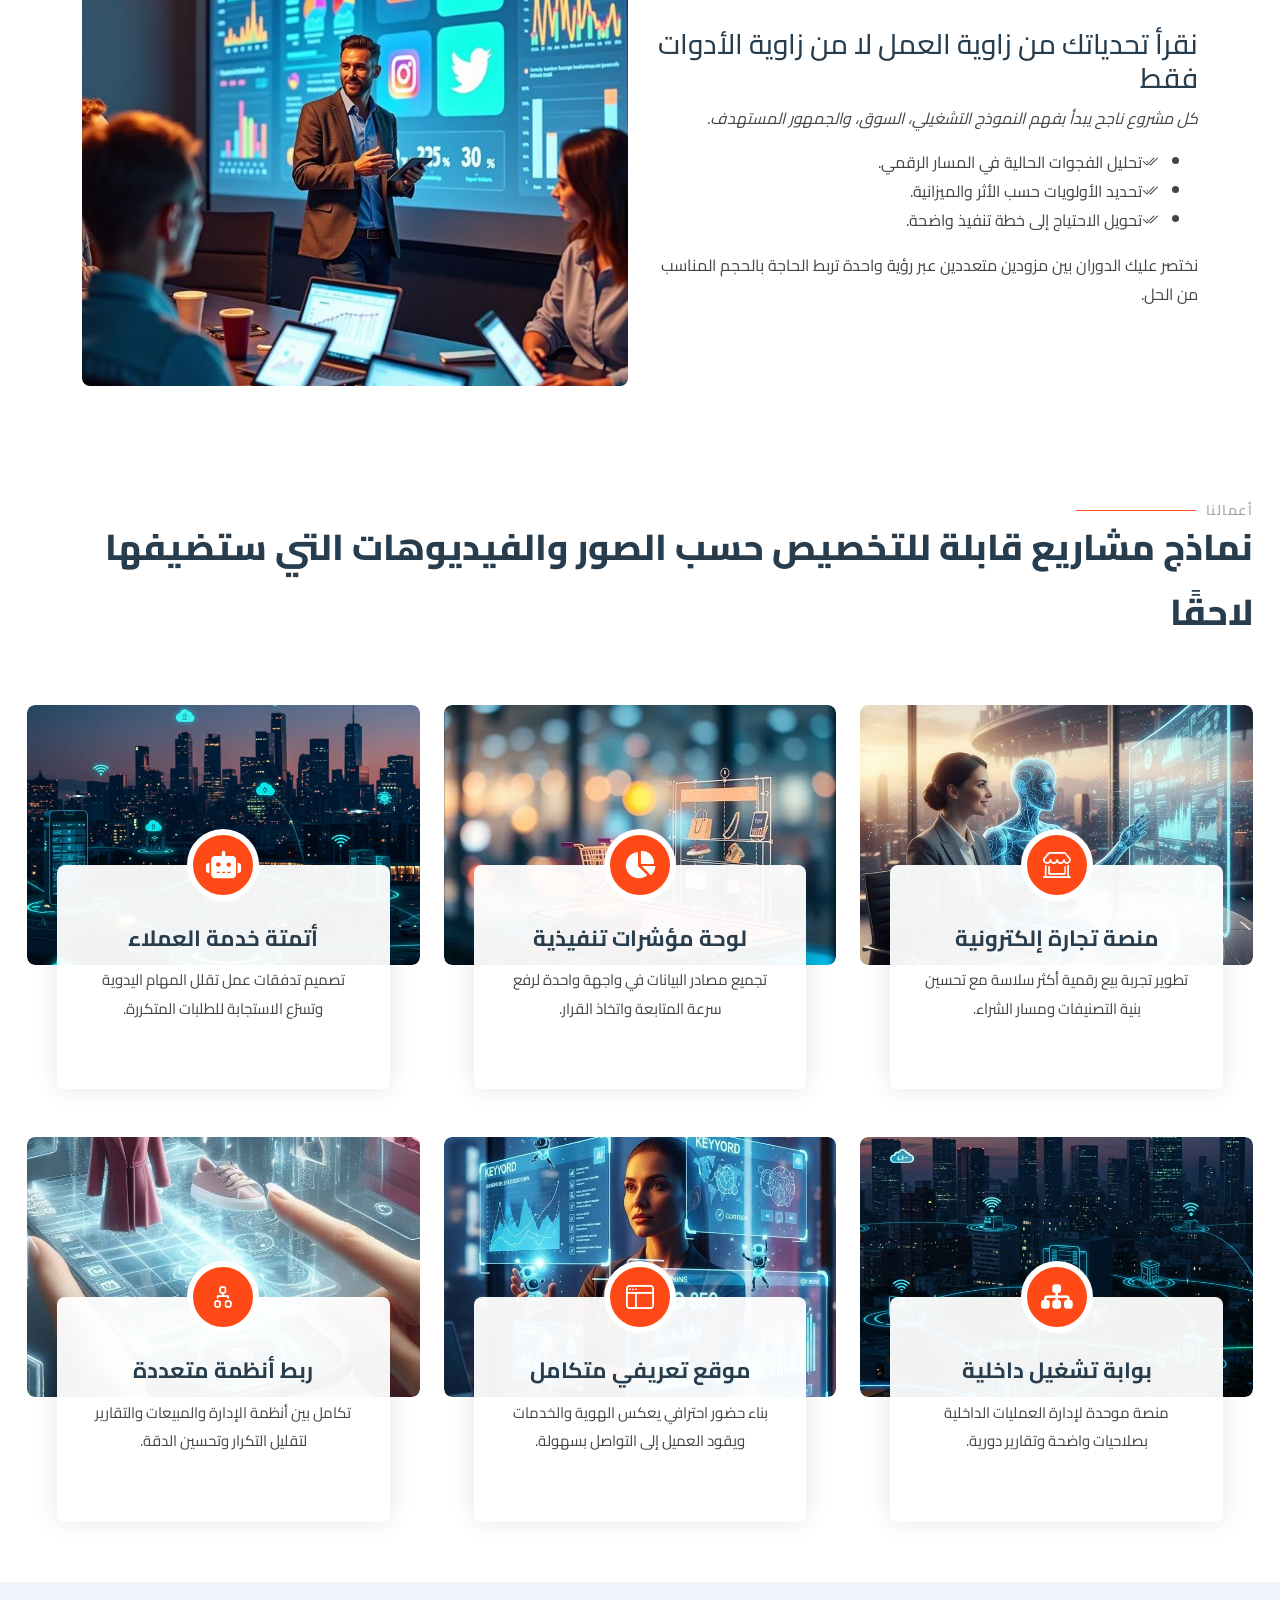
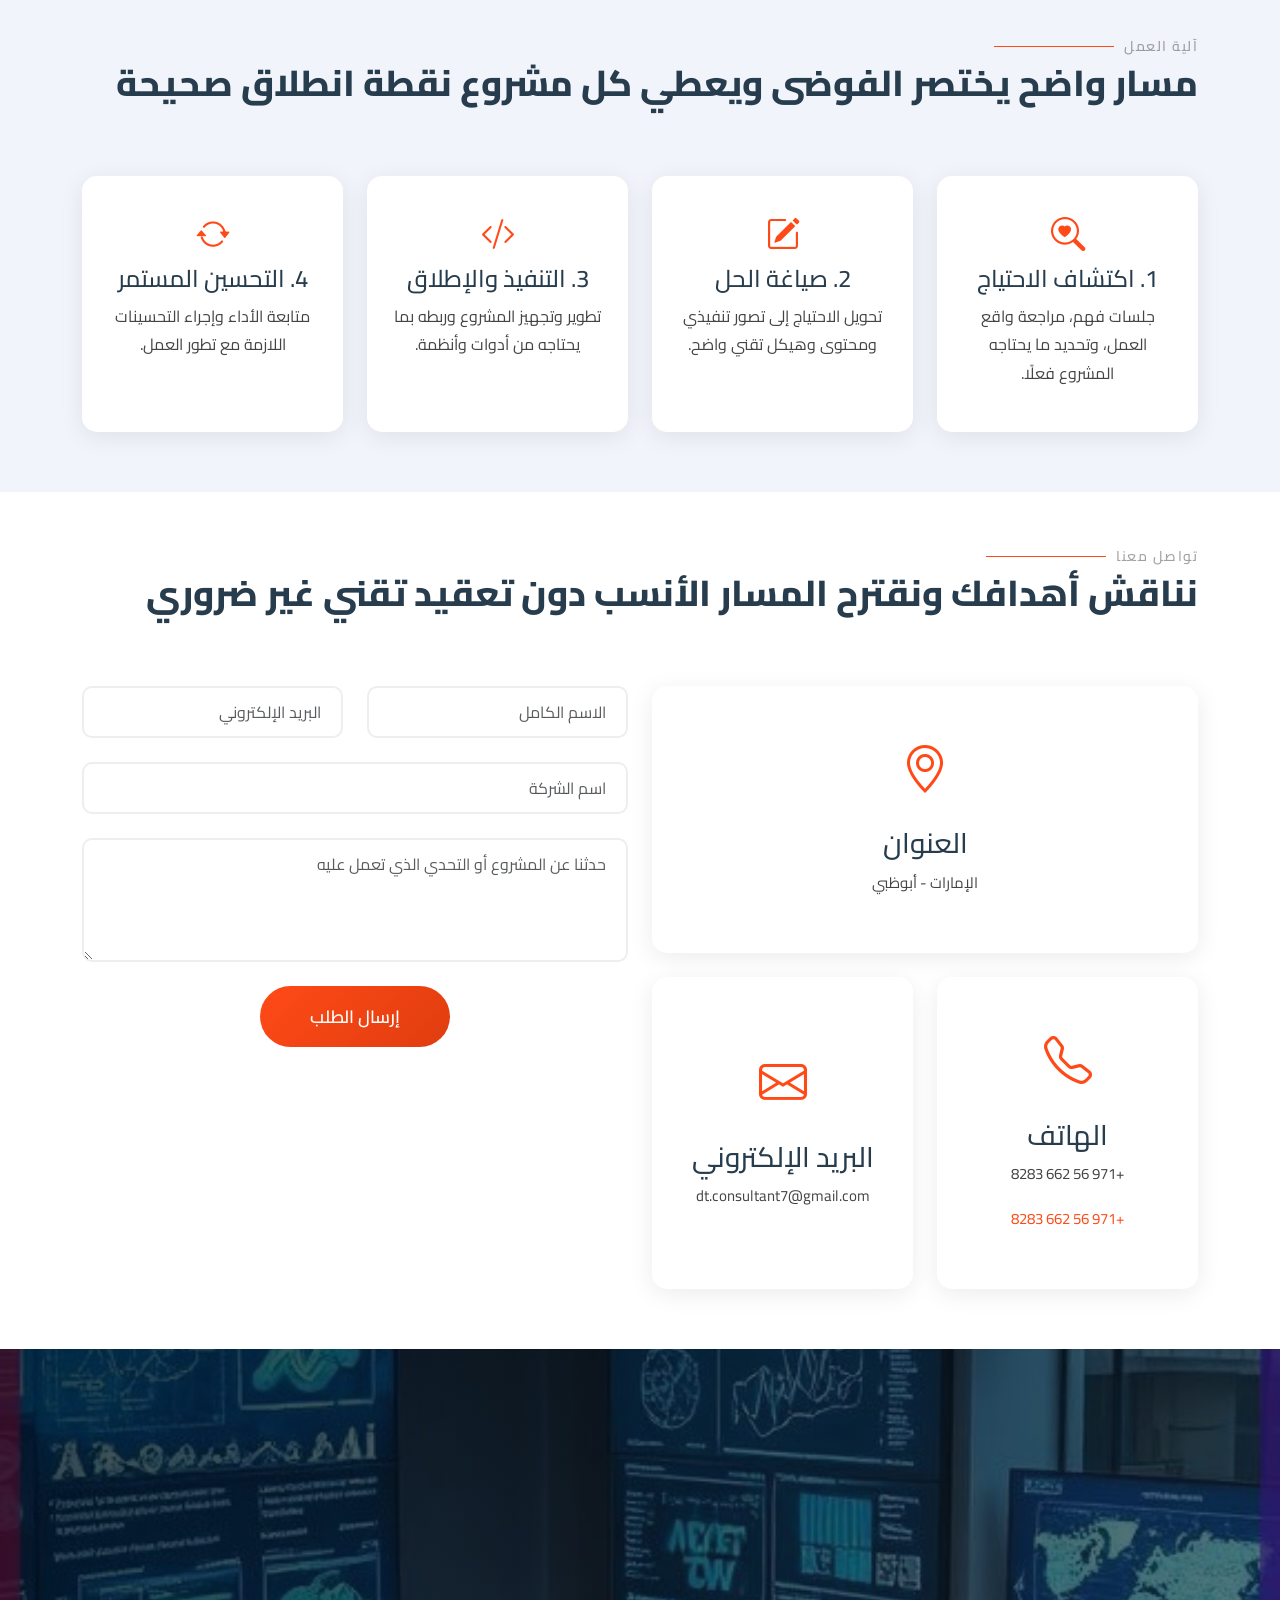
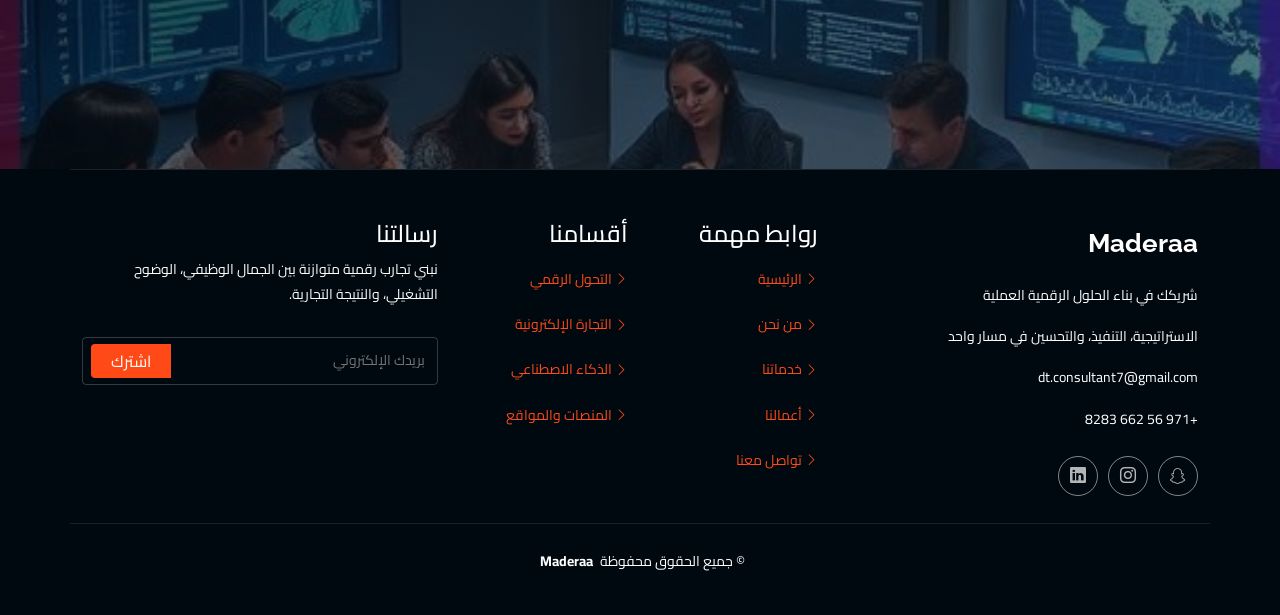
==== commit 6c18986e: "Refine mobile header layout and replace homepage videos" ====
--- a/index.html
+++ b/index.html
@@ -48,8 +48,8 @@
 
   <main class="main">
     <section id="hero" class="hero section dark-background">
-      <video class="hero-video" autoplay muted loop playsinline poster="assets/custom/img-09.jpeg" aria-label="Hero background">
-        <source src="assets/stock-tech-hero.mp4" type="video/mp4">
+      <video class="hero-video" autoplay muted loop playsinline poster="assets/custom/scrin.jpeg" aria-label="Hero background">
+        <source src="assets/istockphoto-1070580916-640_adpp_is.mp4" type="video/mp4">
       </video>
       <div class="hero-overlay"></div>
       <div class="container d-flex flex-column align-items-center">
@@ -411,7 +411,7 @@
 
     <section class="brand-video-section dark-background">
       <video class="brand-video" autoplay muted loop playsinline poster="assets/custom/img-18.jpeg" aria-label="Brand showcase video">
-        <source src="assets/office-team-top.mp4" type="video/mp4">
+        <source src="assets/istockphoto-2200575943-640_adpp_is.mp4" type="video/mp4">
       </video>
       <div class="brand-video-overlay"></div>
       <div class="container position-relative" data-aos="fade-up">
--- a/styles.css
+++ b/styles.css
@@ -90,8 +90,8 @@
 
 @media (max-width: 1199px) {
   .header .container-fluid { display: flex; flex-wrap: nowrap; gap: 10px; }
-  .navmenu { order: 2; }
-  .header .cta-btn { order: 3; margin: 0; }
+  .header .cta-btn { order: 2; margin: 0; padding-inline: 16px; }
+  .navmenu { order: 3; }
   .mobile-nav-toggle { color: var(--nav-color); font-size: 28px; line-height: 0; margin-right: 10px; cursor: pointer; }
   .navmenu { padding: 0; z-index: 9997; }
   .navmenu ul {
@@ -136,7 +136,7 @@
 .hero p { color: color-mix(in srgb, var(--default-color), transparent 20%); margin: 10px 0 0; font-size: 24px; text-align: center; }
 .hero .btn-get-started { background: var(--accent-color); color: var(--contrast-color); font-size: 14px; letter-spacing: 1px; padding: 10px 30px; border-radius: 4px; }
 .hero-wide-cta {
-  width: min(100%, 460px);
+  width: min(100%, 320px);
   margin-top: 14px;
 }
 .hero-full-btn {
@@ -145,7 +145,7 @@
   text-align: center;
   background: #fff;
   color: #0f1820;
-  padding: 13px 24px;
+  padding: 11px 22px;
   border-radius: 6px;
   font-weight: 700;
 }
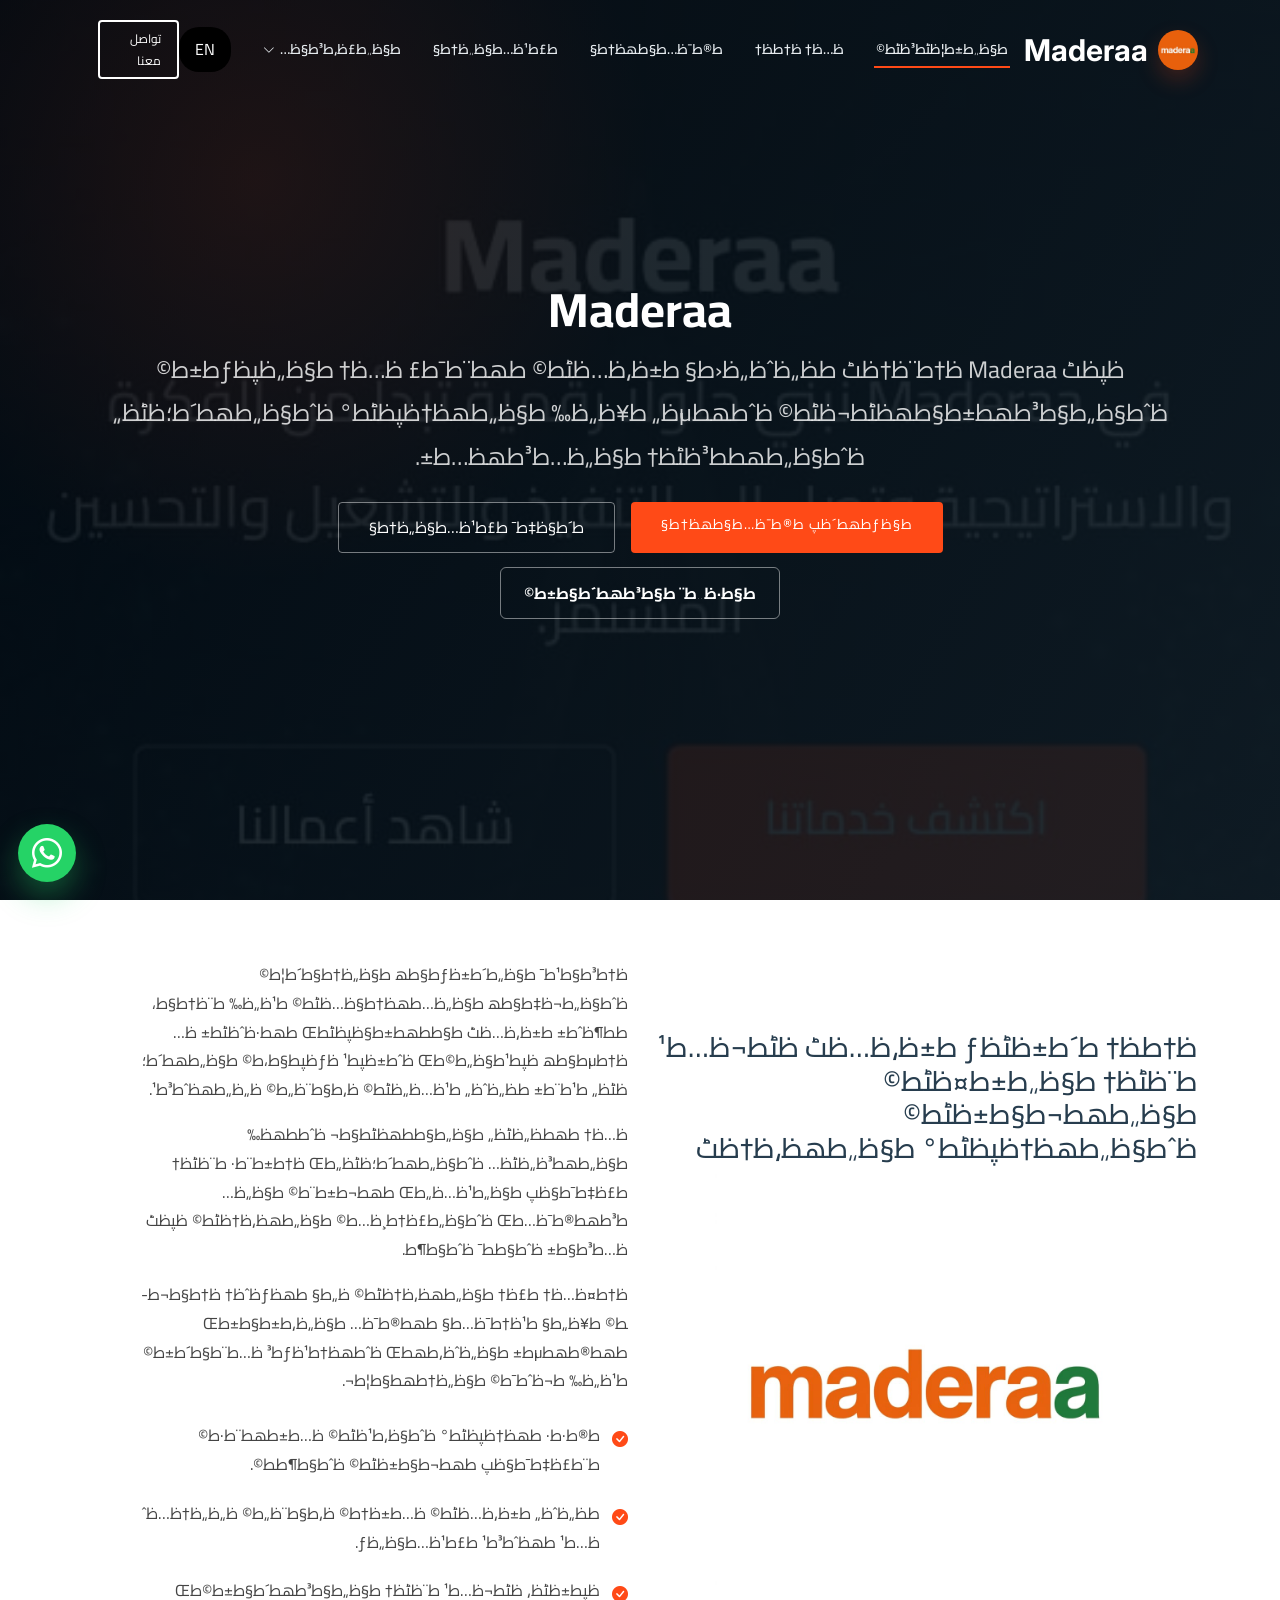
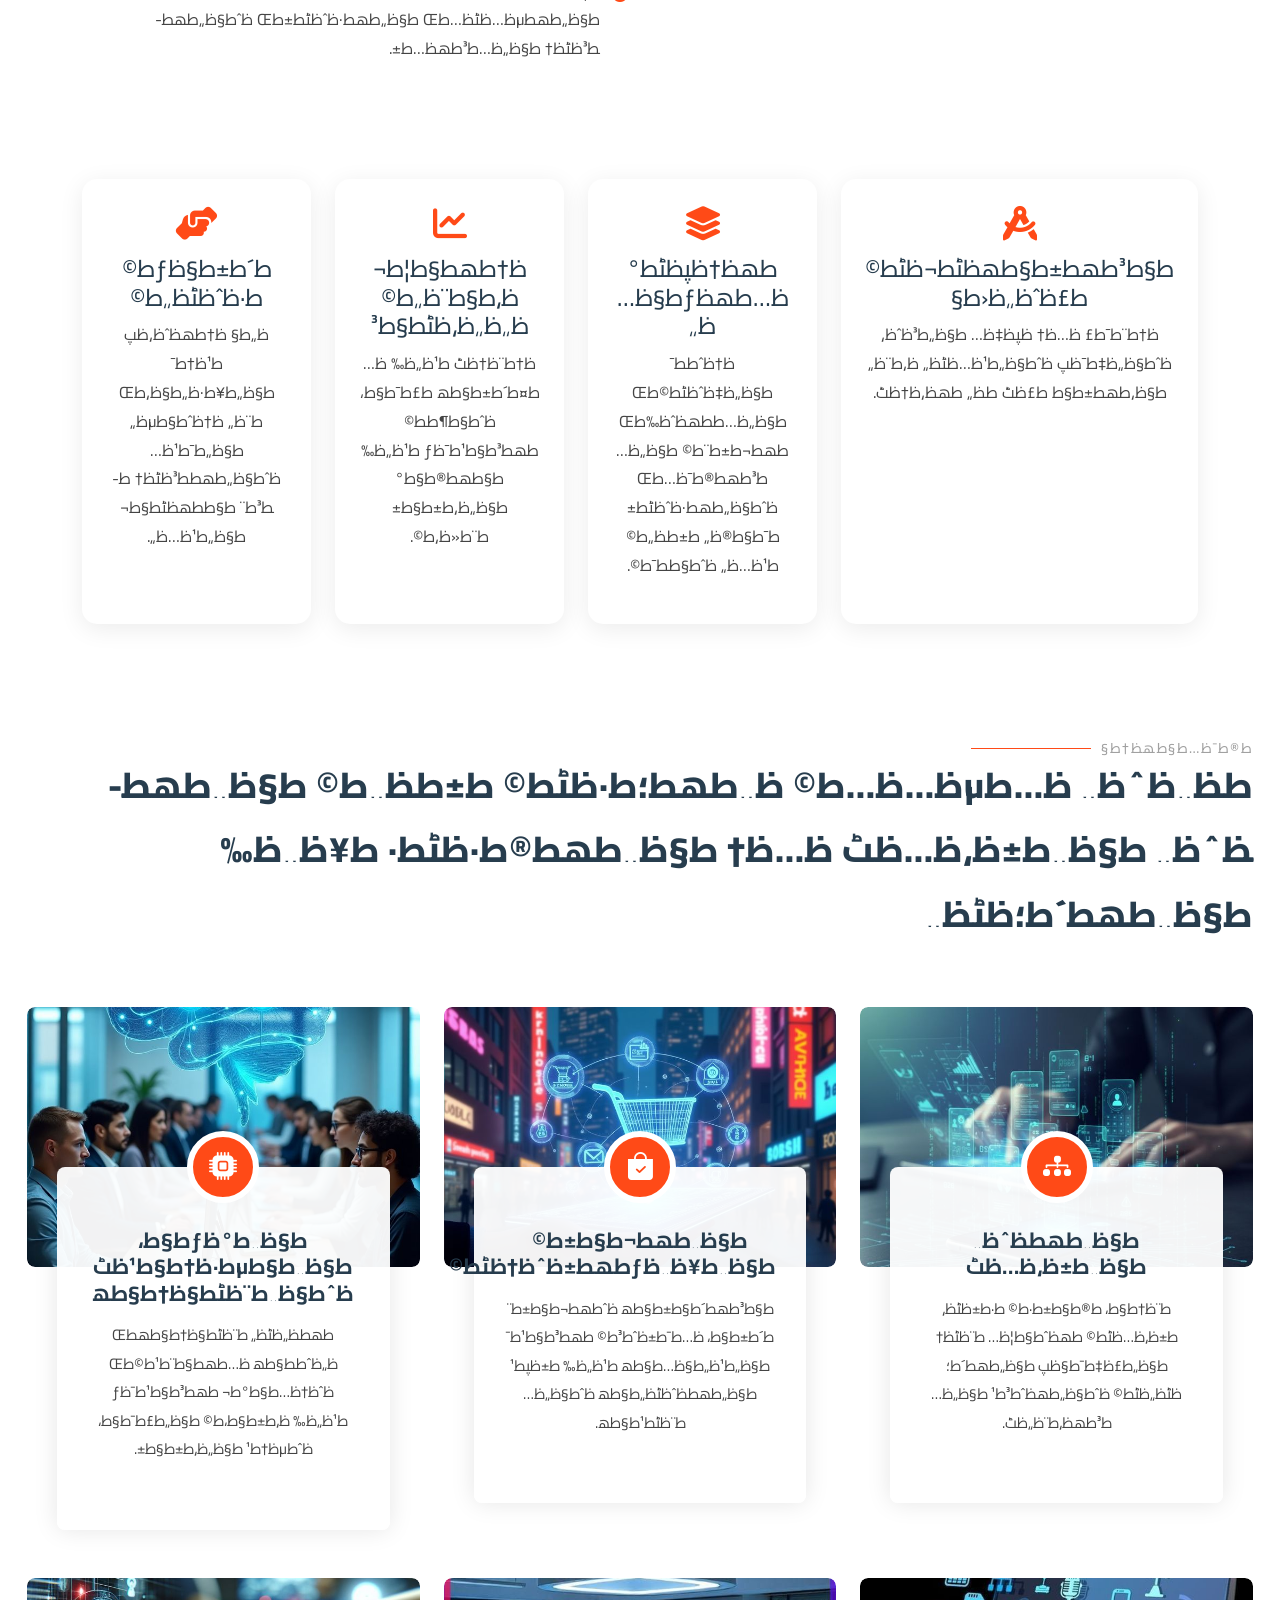
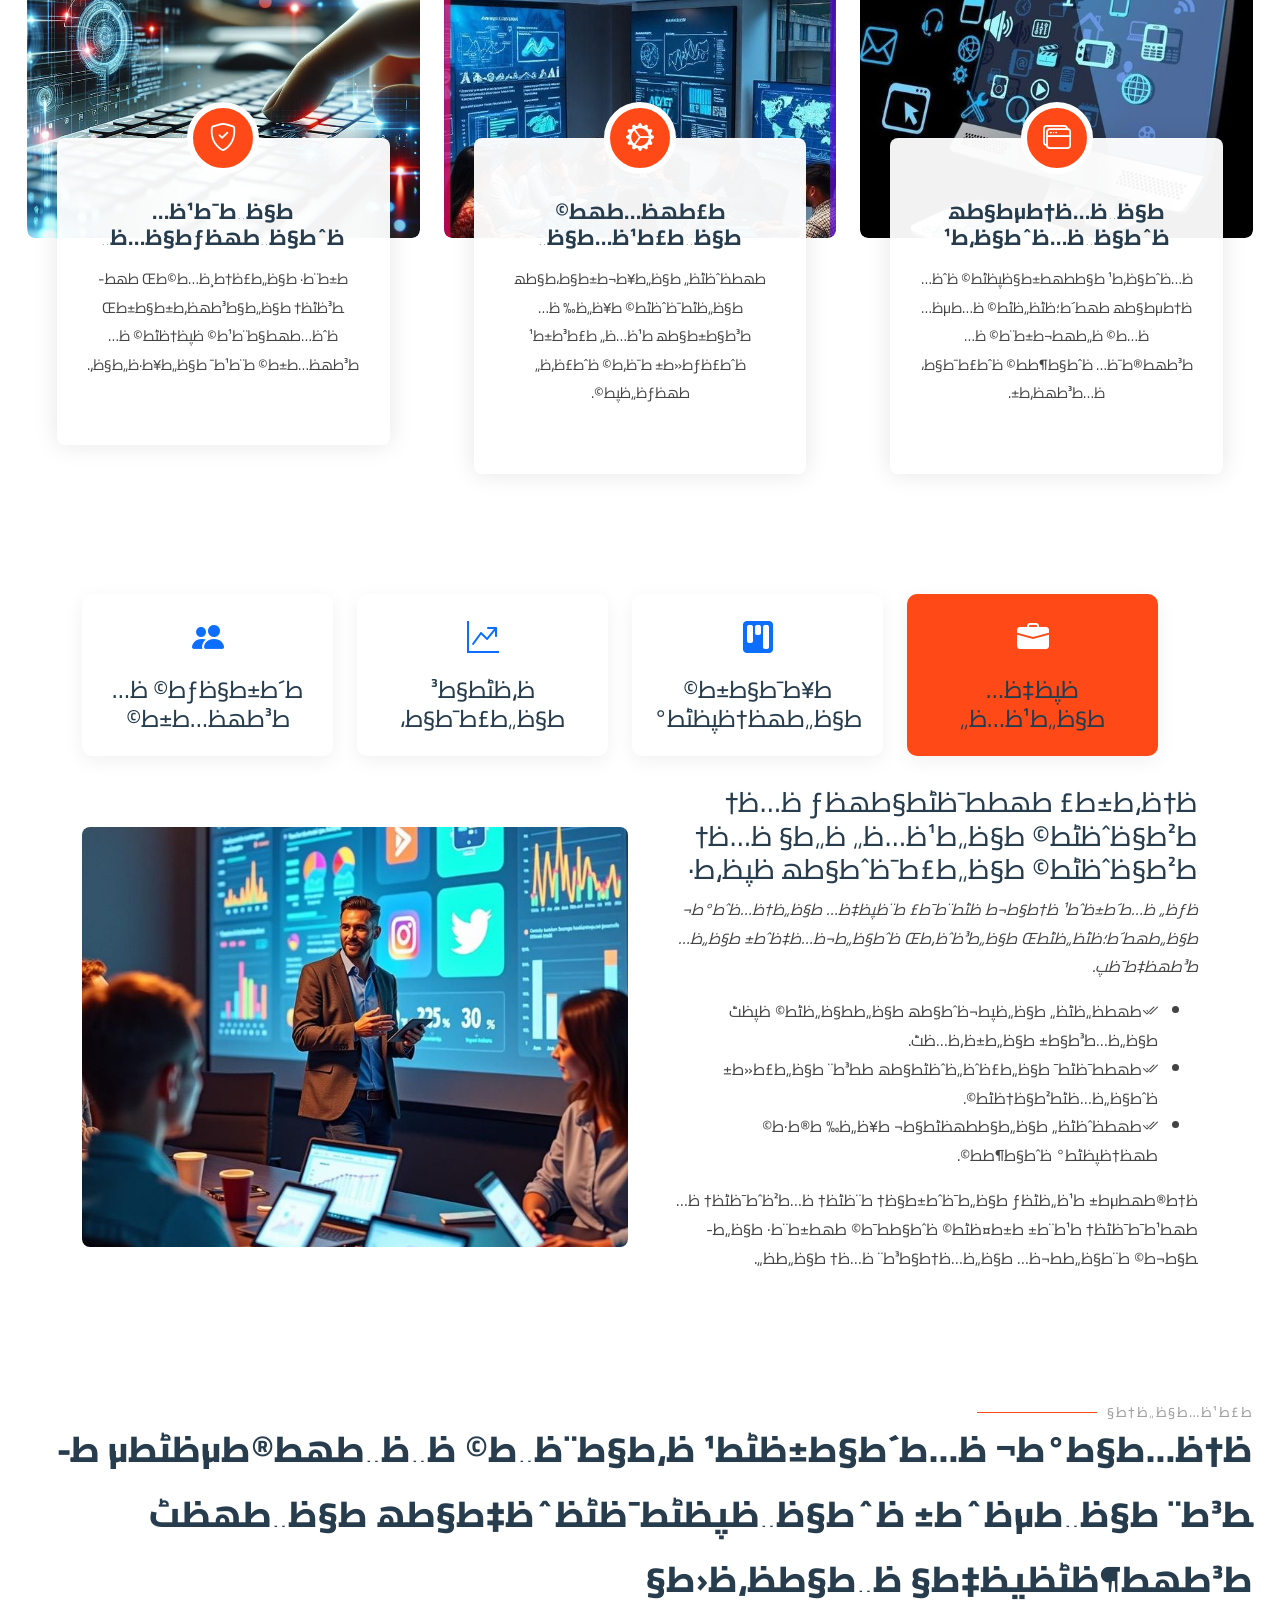
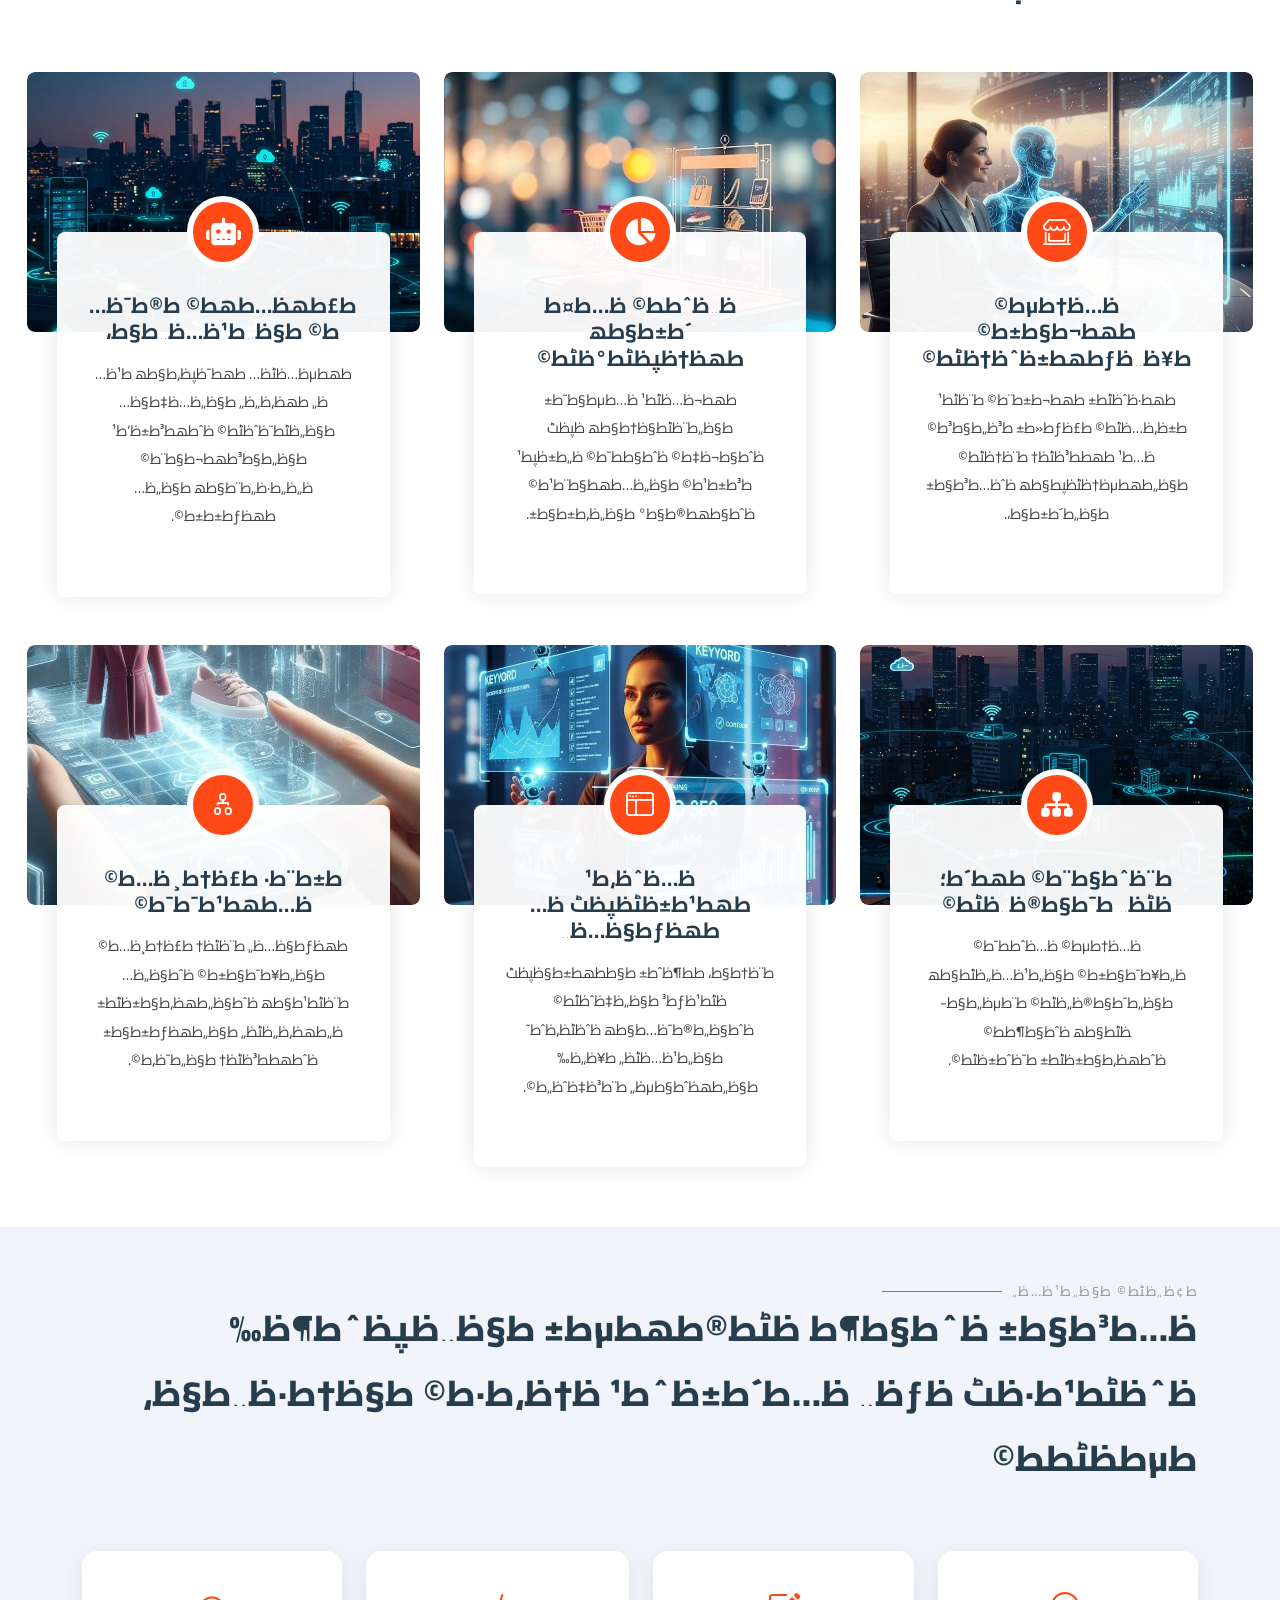
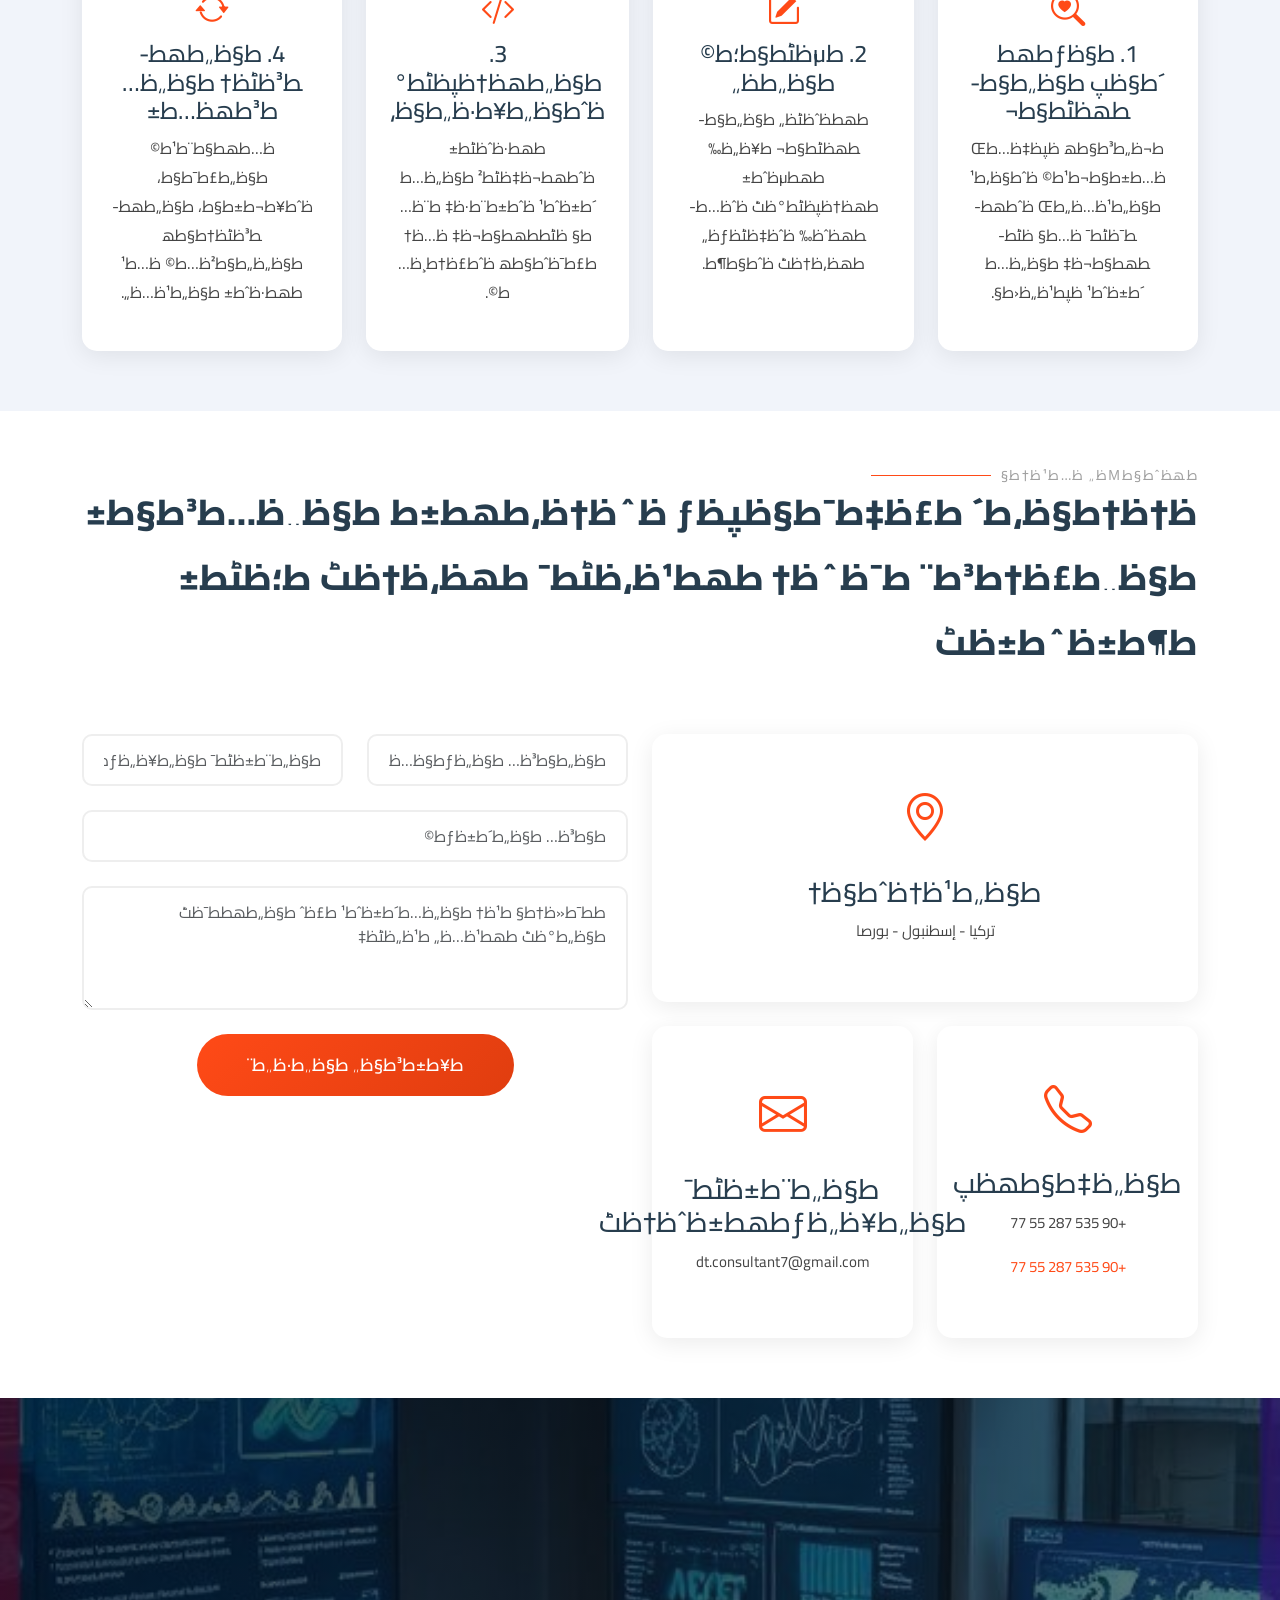
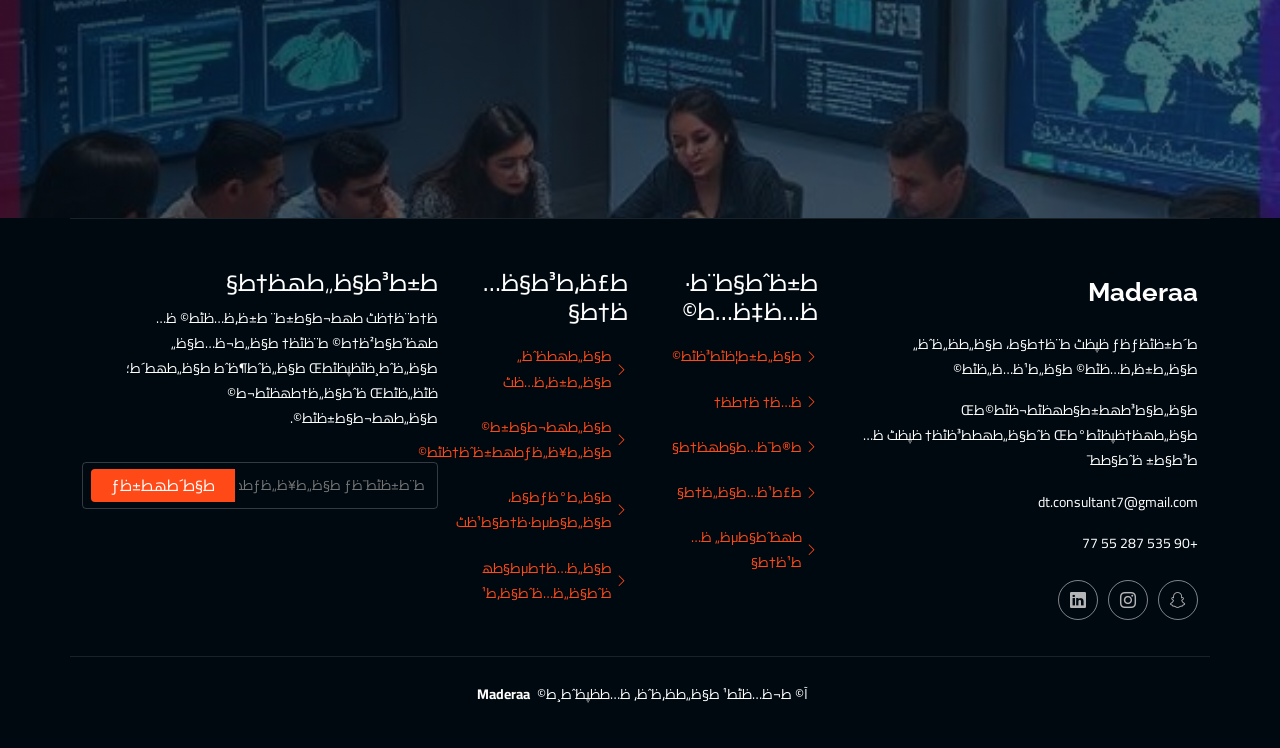
==== commit 076c3b16: "Update contact info and refine mobile content layout" ====
--- a/index.html
+++ b/index.html
@@ -1,10 +1,10 @@
-<!DOCTYPE html>
+﻿<!DOCTYPE html>
 <html lang="ar" dir="rtl">
 <head>
   <meta charset="utf-8">
   <meta name="viewport" content="width=device-width, initial-scale=1.0">
-  <title>Maderaa | التحول الرقمي والحلول التقنية</title>
-  <meta name="description" content="Maderaa شركة متخصصة في الاستشارات الرقمية، التجارة الإلكترونية، حلول الويب، وأتمتة الأعمال للشركات الطموحة.">
+  <title>Maderaa | ط§ظ„طھط­ظˆظ„ ط§ظ„ط±ظ‚ظ…ظٹ ظˆط§ظ„ط­ظ„ظˆظ„ ط§ظ„طھظ‚ظ†ظٹط©</title>
+  <meta name="description" content="Maderaa ط´ط±ظƒط© ظ…طھط®طµطµط© ظپظٹ ط§ظ„ط§ط³طھط´ط§ط±ط§طھ ط§ظ„ط±ظ‚ظ…ظٹط©طŒ ط§ظ„طھط¬ط§ط±ط© ط§ظ„ط¥ظ„ظƒطھط±ظˆظ†ظٹط©طŒ ط­ظ„ظˆظ„ ط§ظ„ظˆظٹط¨طŒ ظˆط£طھظ…طھط© ط§ظ„ط£ط¹ظ…ط§ظ„ ظ„ظ„ط´ط±ظƒط§طھ ط§ظ„ط·ظ…ظˆط­ط©.">
   <link rel="preconnect" href="https://fonts.googleapis.com">
   <link rel="preconnect" href="https://fonts.gstatic.com" crossorigin>
   <link href="https://fonts.googleapis.com/css2?family=Cairo:wght@300;400;600;700;800&family=Inter:wght@400;500;600;700;800&family=Raleway:wght@500;600;700;800&display=swap" rel="stylesheet">
@@ -23,26 +23,26 @@
       </a>
       <nav id="navmenu" class="navmenu">
         <ul>
-          <li><a href="index.html" class="active">الرئيسية</a></li>
-          <li><a href="about.html">من نحن</a></li>
-          <li><a href="service-details.html">خدماتنا</a></li>
-          <li><a href="portfolio.html">أعمالنا</a></li>
+          <li><a href="index.html" class="active">ط§ظ„ط±ط¦ظٹط³ظٹط©</a></li>
+          <li><a href="about.html">ظ…ظ† ظ†ط­ظ†</a></li>
+          <li><a href="service-details.html">ط®ط¯ظ…ط§طھظ†ط§</a></li>
+          <li><a href="portfolio.html">ط£ط¹ظ…ط§ظ„ظ†ط§</a></li>
           <li class="dropdown">
-            <a href="#"><span>الأقسام</span> <i class="bi bi-chevron-down toggle-dropdown"></i></a>
+            <a href="#"><span>ط§ظ„ط£ظ‚ط³ط§ظ…</span> <i class="bi bi-chevron-down toggle-dropdown"></i></a>
             <ul>
-              <li><a href="service-digital-transformation.html">التحول الرقمي</a></li>
-              <li><a href="service-ecommerce.html">التجارة الإلكترونية</a></li>
-              <li><a href="service-ai-data.html">الذكاء الاصطناعي والبيانات</a></li>
-              <li><a href="service-web-platforms.html">المنصات والمواقع</a></li>
-              <li><a href="service-automation.html">أتمتة الأعمال</a></li>
-              <li><a href="service-support.html">الدعم والتكامل</a></li>
+              <li><a href="service-digital-transformation.html">ط§ظ„طھط­ظˆظ„ ط§ظ„ط±ظ‚ظ…ظٹ</a></li>
+              <li><a href="service-ecommerce.html">ط§ظ„طھط¬ط§ط±ط© ط§ظ„ط¥ظ„ظƒطھط±ظˆظ†ظٹط©</a></li>
+              <li><a href="service-ai-data.html">ط§ظ„ط°ظƒط§ط، ط§ظ„ط§طµط·ظ†ط§ط¹ظٹ ظˆط§ظ„ط¨ظٹط§ظ†ط§طھ</a></li>
+              <li><a href="service-web-platforms.html">ط§ظ„ظ…ظ†طµط§طھ ظˆط§ظ„ظ…ظˆط§ظ‚ط¹</a></li>
+              <li><a href="service-automation.html">ط£طھظ…طھط© ط§ظ„ط£ط¹ظ…ط§ظ„</a></li>
+              <li><a href="service-support.html">ط§ظ„ط¯ط¹ظ… ظˆط§ظ„طھظƒط§ظ…ظ„</a></li>
             </ul>
           </li>
         </ul>
         <i class="mobile-nav-toggle d-xl-none bi bi-list"></i>
       </nav>
       <button class="lang-btn" type="button" aria-label="Switch language">EN</button>
-      <a class="cta-btn" href="contact.html">اطلب استشارة</a>
+      <a class="cta-btn" href="contact.html">تواصل معنا</a>
     </div>
   </header>
 
@@ -54,13 +54,13 @@
       <div class="hero-overlay"></div>
       <div class="container d-flex flex-column align-items-center">
         <h2 data-aos="fade-up" data-aos-delay="100">Maderaa</h2>
-        <p data-aos="fade-up" data-aos-delay="200">في Maderaa نبني حلولًا رقمية تبدأ من الفكرة والاستراتيجية وتصل إلى التنفيذ والتشغيل والتحسين المستمر.</p>
+        <p data-aos="fade-up" data-aos-delay="200">ظپظٹ Maderaa ظ†ط¨ظ†ظٹ ط­ظ„ظˆظ„ظ‹ط§ ط±ظ‚ظ…ظٹط© طھط¨ط¯ط£ ظ…ظ† ط§ظ„ظپظƒط±ط© ظˆط§ظ„ط§ط³طھط±ط§طھظٹط¬ظٹط© ظˆطھطµظ„ ط¥ظ„ظ‰ ط§ظ„طھظ†ظپظٹط° ظˆط§ظ„طھط´ط؛ظٹظ„ ظˆط§ظ„طھط­ط³ظٹظ† ط§ظ„ظ…ط³طھظ…ط±.</p>
         <div class="d-flex mt-4 gap-3 flex-wrap justify-content-center" data-aos="fade-up" data-aos-delay="300">
-          <a href="service-details.html" class="btn-get-started">اكتشف خدماتنا</a>
-          <a href="portfolio.html" class="btn-outline-light custom-outline-btn">شاهد أعمالنا</a>
+          <a href="service-details.html" class="btn-get-started">ط§ظƒطھط´ظپ ط®ط¯ظ…ط§طھظ†ط§</a>
+          <a href="portfolio.html" class="btn-outline-light custom-outline-btn">ط´ط§ظ‡ط¯ ط£ط¹ظ…ط§ظ„ظ†ط§</a>
         </div>
         <div class="hero-wide-cta" data-aos="fade-up" data-aos-delay="360">
-          <a href="contact.html" class="hero-full-btn">اطلب استشارة</a>
+          <a href="contact.html" class="hero-full-btn">ط§ط·ظ„ط¨ ط§ط³طھط´ط§ط±ط©</a>
         </div>
       </div>
     </section>
@@ -69,18 +69,18 @@
       <div class="container">
         <div class="row gy-4 align-items-center">
           <div class="col-lg-6" data-aos="fade-up" data-aos-delay="100">
-            <h3>نحن شريك رقمي يجمع بين الرؤية التجارية والتنفيذ التقني</h3>
+            <h3>ظ†ط­ظ† ط´ط±ظٹظƒ ط±ظ‚ظ…ظٹ ظٹط¬ظ…ط¹ ط¨ظٹظ† ط§ظ„ط±ط¤ظٹط© ط§ظ„طھط¬ط§ط±ظٹط© ظˆط§ظ„طھظ†ظپظٹط° ط§ظ„طھظ‚ظ†ظٹ</h3>
             <div class="image-shell rounded-4 mb-4 about-visual"></div>
           </div>
           <div class="col-lg-6" data-aos="fade-up" data-aos-delay="250">
             <div class="content ps-0 ps-lg-5">
-              <p>نساعد الشركات الناشئة والجهات المتنامية على بناء حضور رقمي احترافي، تطوير منصات فعالة، ورفع كفاءة التشغيل عبر حلول عملية قابلة للتوسع.</p>
-              <p>من تحليل الاحتياج وحتى التسليم والتشغيل، نربط بين أهداف العمل، تجربة المستخدم، والأنظمة التقنية في مسار واحد واضح.</p>
-              <p>نؤمن أن التقنية لا تكون ناجحة إلا عندما تخدم القرار، تختصر الوقت، وتنعكس مباشرة على جودة النتائج.</p>
+              <p>ظ†ط³ط§ط¹ط¯ ط§ظ„ط´ط±ظƒط§طھ ط§ظ„ظ†ط§ط´ط¦ط© ظˆط§ظ„ط¬ظ‡ط§طھ ط§ظ„ظ…طھظ†ط§ظ…ظٹط© ط¹ظ„ظ‰ ط¨ظ†ط§ط، ط­ط¶ظˆط± ط±ظ‚ظ…ظٹ ط§ط­طھط±ط§ظپظٹطŒ طھط·ظˆظٹط± ظ…ظ†طµط§طھ ظپط¹ط§ظ„ط©طŒ ظˆط±ظپط¹ ظƒظپط§ط،ط© ط§ظ„طھط´ط؛ظٹظ„ ط¹ط¨ط± ط­ظ„ظˆظ„ ط¹ظ…ظ„ظٹط© ظ‚ط§ط¨ظ„ط© ظ„ظ„طھظˆط³ط¹.</p>
+              <p>ظ…ظ† طھط­ظ„ظٹظ„ ط§ظ„ط§ط­طھظٹط§ط¬ ظˆط­طھظ‰ ط§ظ„طھط³ظ„ظٹظ… ظˆط§ظ„طھط´ط؛ظٹظ„طŒ ظ†ط±ط¨ط· ط¨ظٹظ† ط£ظ‡ط¯ط§ظپ ط§ظ„ط¹ظ…ظ„طŒ طھط¬ط±ط¨ط© ط§ظ„ظ…ط³طھط®ط¯ظ…طŒ ظˆط§ظ„ط£ظ†ط¸ظ…ط© ط§ظ„طھظ‚ظ†ظٹط© ظپظٹ ظ…ط³ط§ط± ظˆط§ط­ط¯ ظˆط§ط¶ط­.</p>
+              <p>ظ†ط¤ظ…ظ† ط£ظ† ط§ظ„طھظ‚ظ†ظٹط© ظ„ط§ طھظƒظˆظ† ظ†ط§ط¬ط­ط© ط¥ظ„ط§ ط¹ظ†ط¯ظ…ط§ طھط®ط¯ظ… ط§ظ„ظ‚ط±ط§ط±طŒ طھط®طھطµط± ط§ظ„ظˆظ‚طھطŒ ظˆطھظ†ط¹ظƒط³ ظ…ط¨ط§ط´ط±ط© ط¹ظ„ظ‰ ط¬ظˆط¯ط© ط§ظ„ظ†طھط§ط¦ط¬.</p>
               <ul>
-                <li><i class="bi bi-check-circle-fill"></i><span>خطط تنفيذ واقعية مرتبطة بأهداف تجارية واضحة.</span></li>
-                <li><i class="bi bi-check-circle-fill"></i><span>حلول رقمية مرنة قابلة للنمو مع توسع أعمالك.</span></li>
-                <li><i class="bi bi-check-circle-fill"></i><span>فريق يجمع بين الاستشارة، التصميم، التطوير، والتحسين المستمر.</span></li>
+                <li><i class="bi bi-check-circle-fill"></i><span>ط®ط·ط· طھظ†ظپظٹط° ظˆط§ظ‚ط¹ظٹط© ظ…ط±طھط¨ط·ط© ط¨ط£ظ‡ط¯ط§ظپ طھط¬ط§ط±ظٹط© ظˆط§ط¶ط­ط©.</span></li>
+                <li><i class="bi bi-check-circle-fill"></i><span>ط­ظ„ظˆظ„ ط±ظ‚ظ…ظٹط© ظ…ط±ظ†ط© ظ‚ط§ط¨ظ„ط© ظ„ظ„ظ†ظ…ظˆ ظ…ط¹ طھظˆط³ط¹ ط£ط¹ظ…ط§ظ„ظƒ.</span></li>
+                <li><i class="bi bi-check-circle-fill"></i><span>ظپط±ظٹظ‚ ظٹط¬ظ…ط¹ ط¨ظٹظ† ط§ظ„ط§ط³طھط´ط§ط±ط©طŒ ط§ظ„طھطµظ…ظٹظ…طŒ ط§ظ„طھط·ظˆظٹط±طŒ ظˆط§ظ„طھط­ط³ظٹظ† ط§ظ„ظ…ط³طھظ…ط±.</span></li>
               </ul>
             </div>
           </div>
@@ -93,23 +93,23 @@
         <div class="features-grid">
           <div class="feature-item">
             <i class="fa-solid fa-compass-drafting"></i>
-            <h4>استراتيجية أولًا</h4>
-            <p>نبدأ من فهم السوق والهدف والعميل قبل اقتراح أي حل تقني.</p>
+            <h4>ط§ط³طھط±ط§طھظٹط¬ظٹط© ط£ظˆظ„ظ‹ط§</h4>
+            <p>ظ†ط¨ط¯ط£ ظ…ظ† ظپظ‡ظ… ط§ظ„ط³ظˆظ‚ ظˆط§ظ„ظ‡ط¯ظپ ظˆط§ظ„ط¹ظ…ظٹظ„ ظ‚ط¨ظ„ ط§ظ‚طھط±ط§ط­ ط£ظٹ ط­ظ„ طھظ‚ظ†ظٹ.</p>
           </div>
           <div class="feature-item">
             <i class="fa-solid fa-layer-group"></i>
-            <h4>تنفيذ متكامل</h4>
-            <p>نوحد الهوية، المحتوى، تجربة المستخدم، والتطوير داخل رحلة عمل واحدة.</p>
+            <h4>طھظ†ظپظٹط° ظ…طھظƒط§ظ…ظ„</h4>
+            <p>ظ†ظˆط­ط¯ ط§ظ„ظ‡ظˆظٹط©طŒ ط§ظ„ظ…ط­طھظˆظ‰طŒ طھط¬ط±ط¨ط© ط§ظ„ظ…ط³طھط®ط¯ظ…طŒ ظˆط§ظ„طھط·ظˆظٹط± ط¯ط§ط®ظ„ ط±ط­ظ„ط© ط¹ظ…ظ„ ظˆط§ط­ط¯ط©.</p>
           </div>
           <div class="feature-item">
             <i class="fa-solid fa-chart-line"></i>
-            <h4>نتائج قابلة للقياس</h4>
-            <p>نبني على مؤشرات أداء واضحة تساعدك على اتخاذ القرار بثقة.</p>
+            <h4>ظ†طھط§ط¦ط¬ ظ‚ط§ط¨ظ„ط© ظ„ظ„ظ‚ظٹط§ط³</h4>
+            <p>ظ†ط¨ظ†ظٹ ط¹ظ„ظ‰ ظ…ط¤ط´ط±ط§طھ ط£ط¯ط§ط، ظˆط§ط¶ط­ط© طھط³ط§ط¹ط¯ظƒ ط¹ظ„ظ‰ ط§طھط®ط§ط° ط§ظ„ظ‚ط±ط§ط± ط¨ط«ظ‚ط©.</p>
           </div>
           <div class="feature-item">
             <i class="fa-solid fa-handshake-angle"></i>
-            <h4>شراكة طويلة</h4>
-            <p>لا نتوقف عند الإطلاق، بل نواصل الدعم والتحسين حسب احتياج العمل.</p>
+            <h4>ط´ط±ط§ظƒط© ط·ظˆظٹظ„ط©</h4>
+            <p>ظ„ط§ ظ†طھظˆظ‚ظپ ط¹ظ†ط¯ ط§ظ„ط¥ط·ظ„ط§ظ‚طŒ ط¨ظ„ ظ†ظˆط§طµظ„ ط§ظ„ط¯ط¹ظ… ظˆط§ظ„طھط­ط³ظٹظ† ط­ط³ط¨ ط§ط­طھظٹط§ط¬ ط§ظ„ط¹ظ…ظ„.</p>
           </div>
         </div>
       </div>
@@ -117,8 +117,8 @@
 
     <section id="services" class="services section">
       <div class="container section-title" data-aos="fade-up">
-        <h2>خدماتنا</h2>
-        <p>حلول مصممة لتغطية رحلة التحول الرقمي من التخطيط إلى التشغيل</p>
+        <h2>ط®ط¯ظ…ط§طھظ†ط§</h2>
+        <p>ط­ظ„ظˆظ„ ظ…طµظ…ظ…ط© ظ„طھط؛ط·ظٹط© ط±ط­ظ„ط© ط§ظ„طھط­ظˆظ„ ط§ظ„ط±ظ‚ظ…ظٹ ظ…ظ† ط§ظ„طھط®ط·ظٹط· ط¥ظ„ظ‰ ط§ظ„طھط´ط؛ظٹظ„</p>
       </div>
       <div class="container" data-aos="fade-up" data-aos-delay="100">
         <div class="row gy-5">
@@ -127,8 +127,8 @@
               <div class="img"><div class="image-shell service-image"></div></div>
               <div class="details position-relative">
                 <div class="icon"><i class="bi bi-diagram-3-fill"></i></div>
-                <a href="service-digital-transformation.html" class="stretched-link"><h3>التحول الرقمي</h3></a>
-                <p>بناء خارطة طريق رقمية توائم بين الأهداف التشغيلية والتوسع المستقبلي.</p>
+                <a href="service-digital-transformation.html" class="stretched-link"><h3>ط§ظ„طھط­ظˆظ„ ط§ظ„ط±ظ‚ظ…ظٹ</h3></a>
+                <p>ط¨ظ†ط§ط، ط®ط§ط±ط·ط© ط·ط±ظٹظ‚ ط±ظ‚ظ…ظٹط© طھظˆط§ط¦ظ… ط¨ظٹظ† ط§ظ„ط£ظ‡ط¯ط§ظپ ط§ظ„طھط´ط؛ظٹظ„ظٹط© ظˆط§ظ„طھظˆط³ط¹ ط§ظ„ظ…ط³طھظ‚ط¨ظ„ظٹ.</p>
               </div>
             </div>
           </div>
@@ -137,8 +137,8 @@
               <div class="img"><div class="image-shell service-image alt-one"></div></div>
               <div class="details position-relative">
                 <div class="icon"><i class="bi bi-bag-check-fill"></i></div>
-                <a href="service-ecommerce.html" class="stretched-link"><h3>التجارة الإلكترونية</h3></a>
-                <p>استشارات وتجارب شراء مدروسة تساعد العلامات على رفع التحويلات والمبيعات.</p>
+                <a href="service-ecommerce.html" class="stretched-link"><h3>ط§ظ„طھط¬ط§ط±ط© ط§ظ„ط¥ظ„ظƒطھط±ظˆظ†ظٹط©</h3></a>
+                <p>ط§ط³طھط´ط§ط±ط§طھ ظˆطھط¬ط§ط±ط¨ ط´ط±ط§ط، ظ…ط¯ط±ظˆط³ط© طھط³ط§ط¹ط¯ ط§ظ„ط¹ظ„ط§ظ…ط§طھ ط¹ظ„ظ‰ ط±ظپط¹ ط§ظ„طھط­ظˆظٹظ„ط§طھ ظˆط§ظ„ظ…ط¨ظٹط¹ط§طھ.</p>
               </div>
             </div>
           </div>
@@ -147,8 +147,8 @@
               <div class="img"><div class="image-shell service-image alt-two"></div></div>
               <div class="details position-relative">
                 <div class="icon"><i class="bi bi-cpu-fill"></i></div>
-                <a href="service-ai-data.html" class="stretched-link"><h3>الذكاء الاصطناعي والبيانات</h3></a>
-                <p>تحليل بيانات، لوحات متابعة، ونماذج تساعدك على قراءة الأداء وصنع القرار.</p>
+                <a href="service-ai-data.html" class="stretched-link"><h3>ط§ظ„ط°ظƒط§ط، ط§ظ„ط§طµط·ظ†ط§ط¹ظٹ ظˆط§ظ„ط¨ظٹط§ظ†ط§طھ</h3></a>
+                <p>طھط­ظ„ظٹظ„ ط¨ظٹط§ظ†ط§طھطŒ ظ„ظˆط­ط§طھ ظ…طھط§ط¨ط¹ط©طŒ ظˆظ†ظ…ط§ط°ط¬ طھط³ط§ط¹ط¯ظƒ ط¹ظ„ظ‰ ظ‚ط±ط§ط،ط© ط§ظ„ط£ط¯ط§ط، ظˆطµظ†ط¹ ط§ظ„ظ‚ط±ط§ط±.</p>
               </div>
             </div>
           </div>
@@ -157,8 +157,8 @@
               <div class="img"><div class="image-shell service-image alt-three"></div></div>
               <div class="details position-relative">
                 <div class="icon"><i class="bi bi-window-stack"></i></div>
-                <a href="service-web-platforms.html" class="stretched-link"><h3>المنصات والمواقع</h3></a>
-                <p>مواقع احترافية ومنصات تشغيلية مصممة لتجربة مستخدم واضحة وأداء مستقر.</p>
+                <a href="service-web-platforms.html" class="stretched-link"><h3>ط§ظ„ظ…ظ†طµط§طھ ظˆط§ظ„ظ…ظˆط§ظ‚ط¹</h3></a>
+                <p>ظ…ظˆط§ظ‚ط¹ ط§ط­طھط±ط§ظپظٹط© ظˆظ…ظ†طµط§طھ طھط´ط؛ظٹظ„ظٹط© ظ…طµظ…ظ…ط© ظ„طھط¬ط±ط¨ط© ظ…ط³طھط®ط¯ظ… ظˆط§ط¶ط­ط© ظˆط£ط¯ط§ط، ظ…ط³طھظ‚ط±.</p>
               </div>
             </div>
           </div>
@@ -167,8 +167,8 @@
               <div class="img"><div class="image-shell service-image alt-four"></div></div>
               <div class="details position-relative">
                 <div class="icon"><i class="bi bi-gear-wide-connected"></i></div>
-                <a href="service-automation.html" class="stretched-link"><h3>أتمتة الأعمال</h3></a>
-                <p>تحويل الإجراءات اليدوية إلى مسارات عمل أسرع وأكثر دقة وأقل تكلفة.</p>
+                <a href="service-automation.html" class="stretched-link"><h3>ط£طھظ…طھط© ط§ظ„ط£ط¹ظ…ط§ظ„</h3></a>
+                <p>طھط­ظˆظٹظ„ ط§ظ„ط¥ط¬ط±ط§ط،ط§طھ ط§ظ„ظٹط¯ظˆظٹط© ط¥ظ„ظ‰ ظ…ط³ط§ط±ط§طھ ط¹ظ…ظ„ ط£ط³ط±ط¹ ظˆط£ظƒط«ط± ط¯ظ‚ط© ظˆط£ظ‚ظ„ طھظƒظ„ظپط©.</p>
               </div>
             </div>
           </div>
@@ -177,8 +177,8 @@
               <div class="img"><div class="image-shell service-image alt-five"></div></div>
               <div class="details position-relative">
                 <div class="icon"><i class="bi bi-shield-check"></i></div>
-                <a href="service-support.html" class="stretched-link"><h3>الدعم والتكامل</h3></a>
-                <p>ربط الأنظمة، تحسين الاستقرار، ومتابعة فنية مستمرة بعد الإطلاق.</p>
+                <a href="service-support.html" class="stretched-link"><h3>ط§ظ„ط¯ط¹ظ… ظˆط§ظ„طھظƒط§ظ…ظ„</h3></a>
+                <p>ط±ط¨ط· ط§ظ„ط£ظ†ط¸ظ…ط©طŒ طھط­ط³ظٹظ† ط§ظ„ط§ط³طھظ‚ط±ط§ط±طŒ ظˆظ…طھط§ط¨ط¹ط© ظپظ†ظٹط© ظ…ط³طھظ…ط±ط© ط¨ط¹ط¯ ط§ظ„ط¥ط·ظ„ط§ظ‚.</p>
               </div>
             </div>
           </div>
@@ -189,23 +189,23 @@
     <section class="why-us">
       <div class="container">
         <ul class="nav nav-tabs row" data-aos="fade-up" data-aos-delay="100">
-          <li class="nav-item col-3"><a class="nav-link active show" data-bs-toggle="tab" data-bs-target="#features-tab-1"><i class="bi bi-briefcase-fill"></i><h4 class="d-none d-lg-block">فهم العمل</h4></a></li>
-          <li class="nav-item col-3"><a class="nav-link" data-bs-toggle="tab" data-bs-target="#features-tab-2"><i class="bi bi-kanban-fill"></i><h4 class="d-none d-lg-block">إدارة التنفيذ</h4></a></li>
-          <li class="nav-item col-3"><a class="nav-link" data-bs-toggle="tab" data-bs-target="#features-tab-3"><i class="bi bi-graph-up-arrow"></i><h4 class="d-none d-lg-block">قياس الأداء</h4></a></li>
-          <li class="nav-item col-3"><a class="nav-link" data-bs-toggle="tab" data-bs-target="#features-tab-4"><i class="bi bi-people-fill"></i><h4 class="d-none d-lg-block">شراكة مستمرة</h4></a></li>
+          <li class="nav-item col-3"><a class="nav-link active show" data-bs-toggle="tab" data-bs-target="#features-tab-1"><i class="bi bi-briefcase-fill"></i><h4 class="d-none d-lg-block">ظپظ‡ظ… ط§ظ„ط¹ظ…ظ„</h4></a></li>
+          <li class="nav-item col-3"><a class="nav-link" data-bs-toggle="tab" data-bs-target="#features-tab-2"><i class="bi bi-kanban-fill"></i><h4 class="d-none d-lg-block">ط¥ط¯ط§ط±ط© ط§ظ„طھظ†ظپظٹط°</h4></a></li>
+          <li class="nav-item col-3"><a class="nav-link" data-bs-toggle="tab" data-bs-target="#features-tab-3"><i class="bi bi-graph-up-arrow"></i><h4 class="d-none d-lg-block">ظ‚ظٹط§ط³ ط§ظ„ط£ط¯ط§ط،</h4></a></li>
+          <li class="nav-item col-3"><a class="nav-link" data-bs-toggle="tab" data-bs-target="#features-tab-4"><i class="bi bi-people-fill"></i><h4 class="d-none d-lg-block">ط´ط±ط§ظƒط© ظ…ط³طھظ…ط±ط©</h4></a></li>
         </ul>
         <div class="tab-content" data-aos="fade-up" data-aos-delay="200">
           <div class="tab-pane fade active show" id="features-tab-1">
             <div class="row align-items-center">
               <div class="col-lg-6 order-2 order-lg-1 mt-3 mt-lg-0">
-                <h3>نقرأ تحدياتك من زاوية العمل لا من زاوية الأدوات فقط</h3>
-                <p class="fst-italic">كل مشروع ناجح يبدأ بفهم النموذج التشغيلي، السوق، والجمهور المستهدف.</p>
+                <h3>ظ†ظ‚ط±ط£ طھط­ط¯ظٹط§طھظƒ ظ…ظ† ط²ط§ظˆظٹط© ط§ظ„ط¹ظ…ظ„ ظ„ط§ ظ…ظ† ط²ط§ظˆظٹط© ط§ظ„ط£ط¯ظˆط§طھ ظپظ‚ط·</h3>
+                <p class="fst-italic">ظƒظ„ ظ…ط´ط±ظˆط¹ ظ†ط§ط¬ط­ ظٹط¨ط¯ط£ ط¨ظپظ‡ظ… ط§ظ„ظ†ظ…ظˆط°ط¬ ط§ظ„طھط´ط؛ظٹظ„ظٹطŒ ط§ظ„ط³ظˆظ‚طŒ ظˆط§ظ„ط¬ظ…ظ‡ظˆط± ط§ظ„ظ…ط³طھظ‡ط¯ظپ.</p>
                 <ul>
-                  <li><i class="bi bi-check2-all"></i><span>تحليل الفجوات الحالية في المسار الرقمي.</span></li>
-                  <li><i class="bi bi-check2-all"></i><span>تحديد الأولويات حسب الأثر والميزانية.</span></li>
-                  <li><i class="bi bi-check2-all"></i><span>تحويل الاحتياج إلى خطة تنفيذ واضحة.</span></li>
+                  <li><i class="bi bi-check2-all"></i><span>طھط­ظ„ظٹظ„ ط§ظ„ظپط¬ظˆط§طھ ط§ظ„ط­ط§ظ„ظٹط© ظپظٹ ط§ظ„ظ…ط³ط§ط± ط§ظ„ط±ظ‚ظ…ظٹ.</span></li>
+                  <li><i class="bi bi-check2-all"></i><span>طھط­ط¯ظٹط¯ ط§ظ„ط£ظˆظ„ظˆظٹط§طھ ط­ط³ط¨ ط§ظ„ط£ط«ط± ظˆط§ظ„ظ…ظٹط²ط§ظ†ظٹط©.</span></li>
+                  <li><i class="bi bi-check2-all"></i><span>طھط­ظˆظٹظ„ ط§ظ„ط§ط­طھظٹط§ط¬ ط¥ظ„ظ‰ ط®ط·ط© طھظ†ظپظٹط° ظˆط§ط¶ط­ط©.</span></li>
                 </ul>
-                <p>نختصر عليك الدوران بين مزودين متعددين عبر رؤية واحدة تربط الحاجة بالحجم المناسب من الحل.</p>
+                <p>ظ†ط®طھطµط± ط¹ظ„ظٹظƒ ط§ظ„ط¯ظˆط±ط§ظ† ط¨ظٹظ† ظ…ط²ظˆط¯ظٹظ† ظ…طھط¹ط¯ط¯ظٹظ† ط¹ط¨ط± ط±ط¤ظٹط© ظˆط§ط­ط¯ط© طھط±ط¨ط· ط§ظ„ط­ط§ط¬ط© ط¨ط§ظ„ط­ط¬ظ… ط§ظ„ظ…ظ†ط§ط³ط¨ ظ…ظ† ط§ظ„ط­ظ„.</p>
               </div>
               <div class="col-lg-6 order-1 order-lg-2 text-center"><div class="image-shell tab-image"></div></div>
             </div>
@@ -213,13 +213,13 @@
           <div class="tab-pane fade" id="features-tab-2">
             <div class="row align-items-center">
               <div class="col-lg-6 order-2 order-lg-1 mt-3 mt-lg-0">
-                <h3>نحوّل التصور إلى خطوات عملية قابلة للتنفيذ</h3>
-                <p>نقسم المشروع إلى مراحل واضحة، ونحدد المخرجات والاعتمادات منذ البداية.</p>
-                <p class="fst-italic">هذا يقلل التشتت ويحافظ على سرعة الإنجاز وجودة التسليم.</p>
+                <h3>ظ†ط­ظˆظ‘ظ„ ط§ظ„طھطµظˆط± ط¥ظ„ظ‰ ط®ط·ظˆط§طھ ط¹ظ…ظ„ظٹط© ظ‚ط§ط¨ظ„ط© ظ„ظ„طھظ†ظپظٹط°</h3>
+                <p>ظ†ظ‚ط³ظ… ط§ظ„ظ…ط´ط±ظˆط¹ ط¥ظ„ظ‰ ظ…ط±ط§ط­ظ„ ظˆط§ط¶ط­ط©طŒ ظˆظ†ط­ط¯ط¯ ط§ظ„ظ…ط®ط±ط¬ط§طھ ظˆط§ظ„ط§ط¹طھظ…ط§ط¯ط§طھ ظ…ظ†ط° ط§ظ„ط¨ط¯ط§ظٹط©.</p>
+                <p class="fst-italic">ظ‡ط°ط§ ظٹظ‚ظ„ظ„ ط§ظ„طھط´طھطھ ظˆظٹط­ط§ظپط¸ ط¹ظ„ظ‰ ط³ط±ط¹ط© ط§ظ„ط¥ظ†ط¬ط§ط² ظˆط¬ظˆط¯ط© ط§ظ„طھط³ظ„ظٹظ….</p>
                 <ul>
-                  <li><i class="bi bi-check2-all"></i><span>تسلسل منطقي للمراحل والمهام.</span></li>
-                  <li><i class="bi bi-check2-all"></i><span>مرونة في التطوير حسب الأولوية.</span></li>
-                  <li><i class="bi bi-check2-all"></i><span>تنسيق محكم بين المحتوى والتصميم والتقنية.</span></li>
+                  <li><i class="bi bi-check2-all"></i><span>طھط³ظ„ط³ظ„ ظ…ظ†ط·ظ‚ظٹ ظ„ظ„ظ…ط±ط§ط­ظ„ ظˆط§ظ„ظ…ظ‡ط§ظ….</span></li>
+                  <li><i class="bi bi-check2-all"></i><span>ظ…ط±ظˆظ†ط© ظپظٹ ط§ظ„طھط·ظˆظٹط± ط­ط³ط¨ ط§ظ„ط£ظˆظ„ظˆظٹط©.</span></li>
+                  <li><i class="bi bi-check2-all"></i><span>طھظ†ط³ظٹظ‚ ظ…ط­ظƒظ… ط¨ظٹظ† ط§ظ„ظ…ط­طھظˆظ‰ ظˆط§ظ„طھطµظ…ظٹظ… ظˆط§ظ„طھظ‚ظ†ظٹط©.</span></li>
                 </ul>
               </div>
               <div class="col-lg-6 order-1 order-lg-2 text-center"><div class="image-shell tab-image alt-one"></div></div>
@@ -228,14 +228,14 @@
           <div class="tab-pane fade" id="features-tab-3">
             <div class="row align-items-center">
               <div class="col-lg-6 order-2 order-lg-1 mt-3 mt-lg-0">
-                <h3>نربط التطوير بالبيانات لا بالانطباع</h3>
-                <p>نحدد ما الذي يجب قياسه قبل الإطلاق، ثم نتابع أثر التغييرات بعد التشغيل.</p>
+                <h3>ظ†ط±ط¨ط· ط§ظ„طھط·ظˆظٹط± ط¨ط§ظ„ط¨ظٹط§ظ†ط§طھ ظ„ط§ ط¨ط§ظ„ط§ظ†ط·ط¨ط§ط¹</h3>
+                <p>ظ†ط­ط¯ط¯ ظ…ط§ ط§ظ„ط°ظٹ ظٹط¬ط¨ ظ‚ظٹط§ط³ظ‡ ظ‚ط¨ظ„ ط§ظ„ط¥ط·ظ„ط§ظ‚طŒ ط«ظ… ظ†طھط§ط¨ط¹ ط£ط«ط± ط§ظ„طھط؛ظٹظٹط±ط§طھ ط¨ط¹ط¯ ط§ظ„طھط´ط؛ظٹظ„.</p>
                 <ul>
-                  <li><i class="bi bi-check2-all"></i><span>لوحات مؤشرات مرتبطة بالأهداف الفعلية.</span></li>
-                  <li><i class="bi bi-check2-all"></i><span>قراءة نقاط التسرب والتحويل والاحتفاظ.</span></li>
-                  <li><i class="bi bi-check2-all"></i><span>اقتراحات تطوير مبنية على الأداء.</span></li>
+                  <li><i class="bi bi-check2-all"></i><span>ظ„ظˆط­ط§طھ ظ…ط¤ط´ط±ط§طھ ظ…ط±طھط¨ط·ط© ط¨ط§ظ„ط£ظ‡ط¯ط§ظپ ط§ظ„ظپط¹ظ„ظٹط©.</span></li>
+                  <li><i class="bi bi-check2-all"></i><span>ظ‚ط±ط§ط،ط© ظ†ظ‚ط§ط· ط§ظ„طھط³ط±ط¨ ظˆط§ظ„طھط­ظˆظٹظ„ ظˆط§ظ„ط§ط­طھظپط§ط¸.</span></li>
+                  <li><i class="bi bi-check2-all"></i><span>ط§ظ‚طھط±ط§ط­ط§طھ طھط·ظˆظٹط± ظ…ط¨ظ†ظٹط© ط¹ظ„ظ‰ ط§ظ„ط£ط¯ط§ط،.</span></li>
                 </ul>
-                <p class="fst-italic">القرار الأفضل هو القرار الذي يستند إلى أرقام واضحة وسياق مفهوم.</p>
+                <p class="fst-italic">ط§ظ„ظ‚ط±ط§ط± ط§ظ„ط£ظپط¶ظ„ ظ‡ظˆ ط§ظ„ظ‚ط±ط§ط± ط§ظ„ط°ظٹ ظٹط³طھظ†ط¯ ط¥ظ„ظ‰ ط£ط±ظ‚ط§ظ… ظˆط§ط¶ط­ط© ظˆط³ظٹط§ظ‚ ظ…ظپظ‡ظˆظ….</p>
               </div>
               <div class="col-lg-6 order-1 order-lg-2 text-center"><div class="image-shell tab-image alt-two"></div></div>
             </div>
@@ -243,13 +243,13 @@
           <div class="tab-pane fade" id="features-tab-4">
             <div class="row align-items-center">
               <div class="col-lg-6 order-2 order-lg-1 mt-3 mt-lg-0">
-                <h3>نظل قريبين بعد الإطلاق</h3>
-                <p>المرحلة الأهم تبدأ بعد نشر المشروع، لذلك نقدّم دعمًا تشغيليًا وتحسينًا مستمرًا حسب نمو العمل.</p>
-                <p class="fst-italic">نساعدك على التوسع بثبات بدل إعادة البناء من الصفر كل مرة.</p>
+                <h3>ظ†ط¸ظ„ ظ‚ط±ظٹط¨ظٹظ† ط¨ط¹ط¯ ط§ظ„ط¥ط·ظ„ط§ظ‚</h3>
+                <p>ط§ظ„ظ…ط±ط­ظ„ط© ط§ظ„ط£ظ‡ظ… طھط¨ط¯ط£ ط¨ط¹ط¯ ظ†ط´ط± ط§ظ„ظ…ط´ط±ظˆط¹طŒ ظ„ط°ظ„ظƒ ظ†ظ‚ط¯ظ‘ظ… ط¯ط¹ظ…ظ‹ط§ طھط´ط؛ظٹظ„ظٹظ‹ط§ ظˆطھط­ط³ظٹظ†ظ‹ط§ ظ…ط³طھظ…ط±ظ‹ط§ ط­ط³ط¨ ظ†ظ…ظˆ ط§ظ„ط¹ظ…ظ„.</p>
+                <p class="fst-italic">ظ†ط³ط§ط¹ط¯ظƒ ط¹ظ„ظ‰ ط§ظ„طھظˆط³ط¹ ط¨ط«ط¨ط§طھ ط¨ط¯ظ„ ط¥ط¹ط§ط¯ط© ط§ظ„ط¨ظ†ط§ط، ظ…ظ† ط§ظ„طµظپط± ظƒظ„ ظ…ط±ط©.</p>
                 <ul>
-                  <li><i class="bi bi-check2-all"></i><span>متابعة فنية وتشغيلية دورية.</span></li>
-                  <li><i class="bi bi-check2-all"></i><span>اقتراحات توسع محسوبة حسب المرحلة.</span></li>
-                  <li><i class="bi bi-check2-all"></i><span>دعم التكامل مع الأنظمة الجديدة.</span></li>
+                  <li><i class="bi bi-check2-all"></i><span>ظ…طھط§ط¨ط¹ط© ظپظ†ظٹط© ظˆطھط´ط؛ظٹظ„ظٹط© ط¯ظˆط±ظٹط©.</span></li>
+                  <li><i class="bi bi-check2-all"></i><span>ط§ظ‚طھط±ط§ط­ط§طھ طھظˆط³ط¹ ظ…ط­ط³ظˆط¨ط© ط­ط³ط¨ ط§ظ„ظ…ط±ط­ظ„ط©.</span></li>
+                  <li><i class="bi bi-check2-all"></i><span>ط¯ط¹ظ… ط§ظ„طھظƒط§ظ…ظ„ ظ…ط¹ ط§ظ„ط£ظ†ط¸ظ…ط© ط§ظ„ط¬ط¯ظٹط¯ط©.</span></li>
                 </ul>
               </div>
               <div class="col-lg-6 order-1 order-lg-2 text-center"><div class="image-shell tab-image alt-three"></div></div>
@@ -261,8 +261,8 @@
 
     <section id="portfolio" class="portfolio section">
       <div class="container section-title" data-aos="fade-up">
-        <h2>أعمالنا</h2>
-        <p>نماذج مشاريع قابلة للتخصيص حسب الصور والفيديوهات التي ستضيفها لاحقًا</p>
+        <h2>ط£ط¹ظ…ط§ظ„ظ†ط§</h2>
+        <p>ظ†ظ…ط§ط°ط¬ ظ…ط´ط§ط±ظٹط¹ ظ‚ط§ط¨ظ„ط© ظ„ظ„طھط®طµظٹطµ ط­ط³ط¨ ط§ظ„طµظˆط± ظˆط§ظ„ظپظٹط¯ظٹظˆظ‡ط§طھ ط§ظ„طھظٹ ط³طھط¶ظٹظپظ‡ط§ ظ„ط§ط­ظ‚ظ‹ط§</p>
       </div>
       <div class="container portfolio-grid" data-aos="fade-up" data-aos-delay="100">
         <div class="row gy-5">
@@ -271,8 +271,8 @@
               <div class="img"><div class="image-shell portfolio-image"></div></div>
               <div class="details position-relative">
                 <div class="icon"><i class="bi bi-shop-window"></i></div>
-                <a href="portfolio.html" class="stretched-link"><h3>منصة تجارة إلكترونية</h3></a>
-                <p>تطوير تجربة بيع رقمية أكثر سلاسة مع تحسين بنية التصنيفات ومسار الشراء.</p>
+                <a href="portfolio.html" class="stretched-link"><h3>ظ…ظ†طµط© طھط¬ط§ط±ط© ط¥ظ„ظƒطھط±ظˆظ†ظٹط©</h3></a>
+                <p>طھط·ظˆظٹط± طھط¬ط±ط¨ط© ط¨ظٹط¹ ط±ظ‚ظ…ظٹط© ط£ظƒط«ط± ط³ظ„ط§ط³ط© ظ…ط¹ طھط­ط³ظٹظ† ط¨ظ†ظٹط© ط§ظ„طھطµظ†ظٹظپط§طھ ظˆظ…ط³ط§ط± ط§ظ„ط´ط±ط§ط،.</p>
               </div>
             </div>
           </div>
@@ -281,8 +281,8 @@
               <div class="img"><div class="image-shell portfolio-image alt-one"></div></div>
               <div class="details position-relative">
                 <div class="icon"><i class="fa-solid fa-chart-pie"></i></div>
-                <a href="portfolio.html" class="stretched-link"><h3>لوحة مؤشرات تنفيذية</h3></a>
-                <p>تجميع مصادر البيانات في واجهة واحدة لرفع سرعة المتابعة واتخاذ القرار.</p>
+                <a href="portfolio.html" class="stretched-link"><h3>ظ„ظˆط­ط© ظ…ط¤ط´ط±ط§طھ طھظ†ظپظٹط°ظٹط©</h3></a>
+                <p>طھط¬ظ…ظٹط¹ ظ…طµط§ط¯ط± ط§ظ„ط¨ظٹط§ظ†ط§طھ ظپظٹ ظˆط§ط¬ظ‡ط© ظˆط§ط­ط¯ط© ظ„ط±ظپط¹ ط³ط±ط¹ط© ط§ظ„ظ…طھط§ط¨ط¹ط© ظˆط§طھط®ط§ط° ط§ظ„ظ‚ط±ط§ط±.</p>
               </div>
             </div>
           </div>
@@ -291,8 +291,8 @@
               <div class="img"><div class="image-shell portfolio-image alt-two"></div></div>
               <div class="details position-relative">
                 <div class="icon"><i class="fas fa-robot"></i></div>
-                <a href="portfolio.html" class="stretched-link"><h3>أتمتة خدمة العملاء</h3></a>
-                <p>تصميم تدفقات عمل تقلل المهام اليدوية وتسرّع الاستجابة للطلبات المتكررة.</p>
+                <a href="portfolio.html" class="stretched-link"><h3>ط£طھظ…طھط© ط®ط¯ظ…ط© ط§ظ„ط¹ظ…ظ„ط§ط،</h3></a>
+                <p>طھطµظ…ظٹظ… طھط¯ظپظ‚ط§طھ ط¹ظ…ظ„ طھظ‚ظ„ظ„ ط§ظ„ظ…ظ‡ط§ظ… ط§ظ„ظٹط¯ظˆظٹط© ظˆطھط³ط±ظ‘ط¹ ط§ظ„ط§ط³طھط¬ط§ط¨ط© ظ„ظ„ط·ظ„ط¨ط§طھ ط§ظ„ظ…طھظƒط±ط±ط©.</p>
               </div>
             </div>
           </div>
@@ -301,8 +301,8 @@
               <div class="img"><div class="image-shell portfolio-image alt-three"></div></div>
               <div class="details position-relative">
                 <div class="icon"><i class="fas fa-sitemap"></i></div>
-                <a href="portfolio.html" class="stretched-link"><h3>بوابة تشغيل داخلية</h3></a>
-                <p>منصة موحدة لإدارة العمليات الداخلية بصلاحيات واضحة وتقارير دورية.</p>
+                <a href="portfolio.html" class="stretched-link"><h3>ط¨ظˆط§ط¨ط© طھط´ط؛ظٹظ„ ط¯ط§ط®ظ„ظٹط©</h3></a>
+                <p>ظ…ظ†طµط© ظ…ظˆط­ط¯ط© ظ„ط¥ط¯ط§ط±ط© ط§ظ„ط¹ظ…ظ„ظٹط§طھ ط§ظ„ط¯ط§ط®ظ„ظٹط© ط¨طµظ„ط§ط­ظٹط§طھ ظˆط§ط¶ط­ط© ظˆطھظ‚ط§ط±ظٹط± ط¯ظˆط±ظٹط©.</p>
               </div>
             </div>
           </div>
@@ -311,8 +311,8 @@
               <div class="img"><div class="image-shell portfolio-image alt-four"></div></div>
               <div class="details position-relative">
                 <div class="icon"><i class="bi bi-window-sidebar"></i></div>
-                <a href="portfolio.html" class="stretched-link"><h3>موقع تعريفي متكامل</h3></a>
-                <p>بناء حضور احترافي يعكس الهوية والخدمات ويقود العميل إلى التواصل بسهولة.</p>
+                <a href="portfolio.html" class="stretched-link"><h3>ظ…ظˆظ‚ط¹ طھط¹ط±ظٹظپظٹ ظ…طھظƒط§ظ…ظ„</h3></a>
+                <p>ط¨ظ†ط§ط، ط­ط¶ظˆط± ط§ط­طھط±ط§ظپظٹ ظٹط¹ظƒط³ ط§ظ„ظ‡ظˆظٹط© ظˆط§ظ„ط®ط¯ظ…ط§طھ ظˆظٹظ‚ظˆط¯ ط§ظ„ط¹ظ…ظٹظ„ ط¥ظ„ظ‰ ط§ظ„طھظˆط§طµظ„ ط¨ط³ظ‡ظˆظ„ط©.</p>
               </div>
             </div>
           </div>
@@ -321,8 +321,8 @@
               <div class="img"><div class="image-shell portfolio-image alt-five"></div></div>
               <div class="details position-relative">
                 <div class="icon"><i class="bi bi-diagram-2"></i></div>
-                <a href="portfolio.html" class="stretched-link"><h3>ربط أنظمة متعددة</h3></a>
-                <p>تكامل بين أنظمة الإدارة والمبيعات والتقارير لتقليل التكرار وتحسين الدقة.</p>
+                <a href="portfolio.html" class="stretched-link"><h3>ط±ط¨ط· ط£ظ†ط¸ظ…ط© ظ…طھط¹ط¯ط¯ط©</h3></a>
+                <p>طھظƒط§ظ…ظ„ ط¨ظٹظ† ط£ظ†ط¸ظ…ط© ط§ظ„ط¥ط¯ط§ط±ط© ظˆط§ظ„ظ…ط¨ظٹط¹ط§طھ ظˆط§ظ„طھظ‚ط§ط±ظٹط± ظ„طھظ‚ظ„ظٹظ„ ط§ظ„طھظƒط±ط§ط± ظˆطھط­ط³ظٹظ† ط§ظ„ط¯ظ‚ط©.</p>
               </div>
             </div>
           </div>
@@ -332,30 +332,30 @@
 
     <section id="team" class="team section light-background">
       <div class="container section-title" data-aos="fade-up">
-        <h2>آلية العمل</h2>
-        <p>مسار واضح يختصر الفوضى ويعطي كل مشروع نقطة انطلاق صحيحة</p>
+        <h2>ط¢ظ„ظٹط© ط§ظ„ط¹ظ…ظ„</h2>
+        <p>ظ…ط³ط§ط± ظˆط§ط¶ط­ ظٹط®طھطµط± ط§ظ„ظپظˆط¶ظ‰ ظˆظٹط¹ط·ظٹ ظƒظ„ ظ…ط´ط±ظˆط¹ ظ†ظ‚ط·ط© ط§ظ†ط·ظ„ط§ظ‚ طµط­ظٹط­ط©</p>
       </div>
       <div class="container">
         <div class="features-grid process-grid">
           <div class="feature-item" data-aos="fade-up" data-aos-delay="100">
             <i class="bi bi-search-heart"></i>
-            <h4>1. اكتشاف الاحتياج</h4>
-            <p>جلسات فهم، مراجعة واقع العمل، وتحديد ما يحتاجه المشروع فعلًا.</p>
+            <h4>1. ط§ظƒطھط´ط§ظپ ط§ظ„ط§ط­طھظٹط§ط¬</h4>
+            <p>ط¬ظ„ط³ط§طھ ظپظ‡ظ…طŒ ظ…ط±ط§ط¬ط¹ط© ظˆط§ظ‚ط¹ ط§ظ„ط¹ظ…ظ„طŒ ظˆطھط­ط¯ظٹط¯ ظ…ط§ ظٹط­طھط§ط¬ظ‡ ط§ظ„ظ…ط´ط±ظˆط¹ ظپط¹ظ„ظ‹ط§.</p>
           </div>
           <div class="feature-item" data-aos="fade-up" data-aos-delay="200">
             <i class="bi bi-pencil-square"></i>
-            <h4>2. صياغة الحل</h4>
-            <p>تحويل الاحتياج إلى تصور تنفيذي ومحتوى وهيكل تقني واضح.</p>
+            <h4>2. طµظٹط§ط؛ط© ط§ظ„ط­ظ„</h4>
+            <p>طھط­ظˆظٹظ„ ط§ظ„ط§ط­طھظٹط§ط¬ ط¥ظ„ظ‰ طھطµظˆط± طھظ†ظپظٹط°ظٹ ظˆظ…ط­طھظˆظ‰ ظˆظ‡ظٹظƒظ„ طھظ‚ظ†ظٹ ظˆط§ط¶ط­.</p>
           </div>
           <div class="feature-item" data-aos="fade-up" data-aos-delay="300">
             <i class="bi bi-code-slash"></i>
-            <h4>3. التنفيذ والإطلاق</h4>
-            <p>تطوير وتجهيز المشروع وربطه بما يحتاجه من أدوات وأنظمة.</p>
+            <h4>3. ط§ظ„طھظ†ظپظٹط° ظˆط§ظ„ط¥ط·ظ„ط§ظ‚</h4>
+            <p>طھط·ظˆظٹط± ظˆطھط¬ظ‡ظٹط² ط§ظ„ظ…ط´ط±ظˆط¹ ظˆط±ط¨ط·ظ‡ ط¨ظ…ط§ ظٹط­طھط§ط¬ظ‡ ظ…ظ† ط£ط¯ظˆط§طھ ظˆط£ظ†ط¸ظ…ط©.</p>
           </div>
           <div class="feature-item" data-aos="fade-up" data-aos-delay="400">
             <i class="bi bi-arrow-repeat"></i>
-            <h4>4. التحسين المستمر</h4>
-            <p>متابعة الأداء وإجراء التحسينات اللازمة مع تطور العمل.</p>
+            <h4>4. ط§ظ„طھط­ط³ظٹظ† ط§ظ„ظ…ط³طھظ…ط±</h4>
+            <p>ظ…طھط§ط¨ط¹ط© ط§ظ„ط£ط¯ط§ط، ظˆط¥ط¬ط±ط§ط، ط§ظ„طھط­ط³ظٹظ†ط§طھ ط§ظ„ظ„ط§ط²ظ…ط© ظ…ط¹ طھط·ظˆط± ط§ظ„ط¹ظ…ظ„.</p>
           </div>
         </div>
       </div>
@@ -363,8 +363,8 @@
 
     <section id="contact" class="contact section">
       <div class="container section-title" data-aos="fade-up">
-        <h2>تواصل معنا</h2>
-        <p>نناقش أهدافك ونقترح المسار الأنسب دون تعقيد تقني غير ضروري</p>
+        <h2>طھظˆط§طµظ„ ظ…ط¹ظ†ط§</h2>
+        <p>ظ†ظ†ط§ظ‚ط´ ط£ظ‡ط¯ط§ظپظƒ ظˆظ†ظ‚طھط±ط­ ط§ظ„ظ…ط³ط§ط± ط§ظ„ط£ظ†ط³ط¨ ط¯ظˆظ† طھط¹ظ‚ظٹط¯ طھظ‚ظ†ظٹ ط؛ظٹط± ط¶ط±ظˆط±ظٹ</p>
       </div>
       <div class="container" data-aos="fade-up" data-aos-delay="100">
         <div class="row gy-4">
@@ -373,22 +373,22 @@
               <div class="col-lg-12">
                 <div class="info-item d-flex flex-column justify-content-center align-items-center">
                   <i class="bi bi-geo-alt"></i>
-                  <h3>العنوان</h3>
-                  <p>الإمارات - أبوظبي</p>
+                  <h3>ط§ظ„ط¹ظ†ظˆط§ظ†</h3>
+                  <p>تركيا - إسطنبول - بورصا</p>
                 </div>
               </div>
               <div class="col-md-6">
                 <div class="info-item d-flex flex-column justify-content-center align-items-center">
                   <i class="bi bi-telephone"></i>
-                  <h3>الهاتف</h3>
-                  <p class="contact-phone">+971 56 662 8283</p>
-                  <p><a href="tel:+971566628283">+971 56 662 8283</a></p>
+                  <h3>ط§ظ„ظ‡ط§طھظپ</h3>
+                  <p class="contact-phone">+90 535 287 55 77</p>
+                  <p><a href="tel:+905352875577">+90 535 287 55 77</a></p>
                 </div>
               </div>
               <div class="col-md-6">
                 <div class="info-item d-flex flex-column justify-content-center align-items-center">
                   <i class="bi bi-envelope"></i>
-                  <h3>البريد الإلكتروني</h3>
+                  <h3>ط§ظ„ط¨ط±ظٹط¯ ط§ظ„ط¥ظ„ظƒطھط±ظˆظ†ظٹ</h3>
                   <p class="contact-email">dt.consultant7@gmail.com</p>
                 </div>
               </div>
@@ -397,11 +397,11 @@
           <div class="col-lg-6">
             <form class="php-email-form" data-aos="fade-up" data-aos-delay="500">
               <div class="row gy-4">
-                <div class="col-md-6"><input type="text" class="form-control" placeholder="الاسم الكامل"></div>
-                <div class="col-md-6"><input type="email" class="form-control" placeholder="البريد الإلكتروني"></div>
-                <div class="col-md-12"><input type="text" class="form-control" placeholder="اسم الشركة"></div>
-                <div class="col-md-12"><textarea class="form-control" rows="4" placeholder="حدثنا عن المشروع أو التحدي الذي تعمل عليه"></textarea></div>
-                <div class="col-md-12 text-center"><button type="submit">إرسال الطلب</button></div>
+                <div class="col-md-6"><input type="text" class="form-control" placeholder="ط§ظ„ط§ط³ظ… ط§ظ„ظƒط§ظ…ظ„"></div>
+                <div class="col-md-6"><input type="email" class="form-control" placeholder="ط§ظ„ط¨ط±ظٹط¯ ط§ظ„ط¥ظ„ظƒطھط±ظˆظ†ظٹ"></div>
+                <div class="col-md-12"><input type="text" class="form-control" placeholder="ط§ط³ظ… ط§ظ„ط´ط±ظƒط©"></div>
+                <div class="col-md-12"><textarea class="form-control" rows="4" placeholder="ط­ط¯ط«ظ†ط§ ط¹ظ† ط§ظ„ظ…ط´ط±ظˆط¹ ط£ظˆ ط§ظ„طھط­ط¯ظٹ ط§ظ„ط°ظٹ طھط¹ظ…ظ„ ط¹ظ„ظٹظ‡"></textarea></div>
+                <div class="col-md-12 text-center"><button type="submit">ط¥ط±ط³ط§ظ„ ط§ظ„ط·ظ„ط¨</button></div>
               </div>
             </form>
           </div>
@@ -428,10 +428,10 @@
         <div class="col-lg-4 col-md-6 footer-about">
           <a href="index.html" class="logo d-flex align-items-center"><span class="sitename">Maderaa</span></a>
           <div class="footer-contact pt-3">
-            <p>شريكك في بناء الحلول الرقمية العملية</p>
-            <p class="mt-3">الاستراتيجية، التنفيذ، والتحسين في مسار واحد</p>
+            <p>ط´ط±ظٹظƒظƒ ظپظٹ ط¨ظ†ط§ط، ط§ظ„ط­ظ„ظˆظ„ ط§ظ„ط±ظ‚ظ…ظٹط© ط§ظ„ط¹ظ…ظ„ظٹط©</p>
+            <p class="mt-3">ط§ظ„ط§ط³طھط±ط§طھظٹط¬ظٹط©طŒ ط§ظ„طھظ†ظپظٹط°طŒ ظˆط§ظ„طھط­ط³ظٹظ† ظپظٹ ظ…ط³ط§ط± ظˆط§ط­ط¯</p>
             <p class="footer-email">dt.consultant7@gmail.com</p>
-            <p class="footer-phone">+971 56 662 8283</p>
+            <p class="footer-phone">+90 535 287 55 77</p>
           </div>
           <div class="social-links d-flex mt-4">
             <a href="#"><i class="fa-brands fa-snapchat"></i></a>
@@ -440,35 +440,35 @@
           </div>
         </div>
         <div class="col-lg-2 col-md-3 footer-links">
-          <h4>روابط مهمة</h4>
+          <h4>ط±ظˆط§ط¨ط· ظ…ظ‡ظ…ط©</h4>
           <ul>
-            <li><i class="bi bi-chevron-right"></i><a href="index.html">الرئيسية</a></li>
-            <li><i class="bi bi-chevron-right"></i><a href="about.html">من نحن</a></li>
-            <li><i class="bi bi-chevron-right"></i><a href="service-details.html">خدماتنا</a></li>
-            <li><i class="bi bi-chevron-right"></i><a href="portfolio.html">أعمالنا</a></li>
-            <li><i class="bi bi-chevron-right"></i><a href="contact.html">تواصل معنا</a></li>
+            <li><i class="bi bi-chevron-right"></i><a href="index.html">ط§ظ„ط±ط¦ظٹط³ظٹط©</a></li>
+            <li><i class="bi bi-chevron-right"></i><a href="about.html">ظ…ظ† ظ†ط­ظ†</a></li>
+            <li><i class="bi bi-chevron-right"></i><a href="service-details.html">ط®ط¯ظ…ط§طھظ†ط§</a></li>
+            <li><i class="bi bi-chevron-right"></i><a href="portfolio.html">ط£ط¹ظ…ط§ظ„ظ†ط§</a></li>
+            <li><i class="bi bi-chevron-right"></i><a href="contact.html">طھظˆط§طµظ„ ظ…ط¹ظ†ط§</a></li>
           </ul>
         </div>
         <div class="col-lg-2 col-md-3 footer-links">
-          <h4>أقسامنا</h4>
+          <h4>ط£ظ‚ط³ط§ظ…ظ†ط§</h4>
           <ul>
-            <li><i class="bi bi-chevron-right"></i><a href="service-digital-transformation.html">التحول الرقمي</a></li>
-            <li><i class="bi bi-chevron-right"></i><a href="service-ecommerce.html">التجارة الإلكترونية</a></li>
-            <li><i class="bi bi-chevron-right"></i><a href="service-ai-data.html">الذكاء الاصطناعي</a></li>
-            <li><i class="bi bi-chevron-right"></i><a href="service-web-platforms.html">المنصات والمواقع</a></li>
+            <li><i class="bi bi-chevron-right"></i><a href="service-digital-transformation.html">ط§ظ„طھط­ظˆظ„ ط§ظ„ط±ظ‚ظ…ظٹ</a></li>
+            <li><i class="bi bi-chevron-right"></i><a href="service-ecommerce.html">ط§ظ„طھط¬ط§ط±ط© ط§ظ„ط¥ظ„ظƒطھط±ظˆظ†ظٹط©</a></li>
+            <li><i class="bi bi-chevron-right"></i><a href="service-ai-data.html">ط§ظ„ط°ظƒط§ط، ط§ظ„ط§طµط·ظ†ط§ط¹ظٹ</a></li>
+            <li><i class="bi bi-chevron-right"></i><a href="service-web-platforms.html">ط§ظ„ظ…ظ†طµط§طھ ظˆط§ظ„ظ…ظˆط§ظ‚ط¹</a></li>
           </ul>
         </div>
         <div class="col-lg-4 col-md-12 footer-newsletter">
-          <h4>رسالتنا</h4>
-          <p>نبني تجارب رقمية متوازنة بين الجمال الوظيفي، الوضوح التشغيلي، والنتيجة التجارية.</p>
+          <h4>ط±ط³ط§ظ„طھظ†ط§</h4>
+          <p>ظ†ط¨ظ†ظٹ طھط¬ط§ط±ط¨ ط±ظ‚ظ…ظٹط© ظ…طھظˆط§ط²ظ†ط© ط¨ظٹظ† ط§ظ„ط¬ظ…ط§ظ„ ط§ظ„ظˆط¸ظٹظپظٹطŒ ط§ظ„ظˆط¶ظˆط­ ط§ظ„طھط´ط؛ظٹظ„ظٹطŒ ظˆط§ظ„ظ†طھظٹط¬ط© ط§ظ„طھط¬ط§ط±ظٹط©.</p>
           <form class="php-email-form">
-            <div class="newsletter-form"><input type="email" name="email" placeholder="بريدك الإلكتروني"><input type="submit" value="اشترك"></div>
+            <div class="newsletter-form"><input type="email" name="email" placeholder="ط¨ط±ظٹط¯ظƒ ط§ظ„ط¥ظ„ظƒطھط±ظˆظ†ظٹ"><input type="submit" value="ط§ط´طھط±ظƒ"></div>
           </form>
         </div>
       </div>
     </div>
     <div class="container copyright text-center mt-4">
-      <p>© <span>جميع الحقوق محفوظة</span> <strong class="px-1 sitename">Maderaa</strong></p>
+      <p>آ© <span>ط¬ظ…ظٹط¹ ط§ظ„ط­ظ‚ظˆظ‚ ظ…ط­ظپظˆط¸ط©</span> <strong class="px-1 sitename">Maderaa</strong></p>
     </div>
   </footer>
 
@@ -479,3 +479,5 @@
   <script src="script.js"></script>
 </body>
 </html>
+
+
--- a/styles.css
+++ b/styles.css
@@ -49,7 +49,7 @@
   box-shadow: 0 10px 22px rgba(255, 74, 23, 0.22);
 }
 .header .cta-btn, .header .cta-btn:focus {
-  color: var(--contrast-color); font-size: 13px; padding: 7px 25px; margin: 0 0 0 20px; border-radius: 4px; transition: 0.3s; border: 2px solid var(--contrast-color);
+  color: var(--contrast-color); font-size: 12px; padding: 6px 16px; margin: 0 0 0 16px; border-radius: 4px; transition: 0.3s; border: 2px solid var(--contrast-color);
 }
 .header .cta-btn:hover, .header .cta-btn:focus:hover { background: var(--accent-color); border-color: var(--accent-color); color: var(--contrast-color); }
 .lang-btn { background: #000; color: #fff; border: 0; padding: 8px 16px; border-radius: 20px; cursor: pointer; margin-inline-start: 16px; }
@@ -90,7 +90,7 @@
 
 @media (max-width: 1199px) {
   .header .container-fluid { display: flex; flex-wrap: nowrap; gap: 10px; }
-  .header .cta-btn { order: 2; margin: 0; padding-inline: 16px; }
+  .header .cta-btn { order: 2; margin: 0; padding-inline: 14px; font-size: 11px; }
   .navmenu { order: 3; }
   .mobile-nav-toggle { color: var(--nav-color); font-size: 28px; line-height: 0; margin-right: 10px; cursor: pointer; }
   .navmenu { padding: 0; z-index: 9997; }
@@ -136,21 +136,22 @@
 .hero p { color: color-mix(in srgb, var(--default-color), transparent 20%); margin: 10px 0 0; font-size: 24px; text-align: center; }
 .hero .btn-get-started { background: var(--accent-color); color: var(--contrast-color); font-size: 14px; letter-spacing: 1px; padding: 10px 30px; border-radius: 4px; }
 .hero-wide-cta {
-  width: min(100%, 320px);
+  width: min(100%, 280px);
   margin-top: 14px;
 }
 .hero-full-btn {
   display: block;
   width: 100%;
   text-align: center;
-  background: #fff;
-  color: #0f1820;
+  background: transparent;
+  border: 1px solid rgba(255, 255, 255, 0.45);
+  color: #fff;
   padding: 11px 22px;
   border-radius: 6px;
   font-weight: 700;
 }
 .hero-full-btn:hover {
-  background: var(--accent-color);
+  background: rgba(255, 255, 255, 0.12);
   color: #fff;
 }
 .custom-outline-btn {
@@ -170,8 +171,19 @@
 .section-title p { color: var(--heading-color); margin: 0; font-size: 36px; font-weight: 800; }
 
 .about .content ul, .service-details ul, .custom-list { list-style: none; padding: 0; }
-.about .content ul li, .service-details ul li { padding: 10px 0 10px 30px; position: relative; }
-.about .content ul i, .service-details ul i { position: absolute; right: 0; top: 13px; color: var(--accent-color); }
+.about .content ul li, .service-details ul li {
+  padding: 10px 0;
+  display: flex;
+  align-items: flex-start;
+  gap: 12px;
+}
+.about .content ul i, .service-details ul i {
+  position: static;
+  color: var(--accent-color);
+  margin-top: 4px;
+  flex-shrink: 0;
+}
+.about .content ul span, .service-details ul span { flex: 1; }
 
 .image-shell {
   width: 100%; min-height: 260px; border-radius: 8px;
@@ -181,7 +193,7 @@
   overflow: hidden;
 }
 .about-visual {
-  background-image: url("assets/custom/logo.jpeg");
+  background-image: url("assets/custom/logo11.jpeg");
   background-size: contain;
   background-position: center;
   background-repeat: no-repeat;
@@ -250,8 +262,18 @@
 .services-list { background: #fff; border-radius: 10px; box-shadow: 0 5px 20px rgba(0, 0, 0, 0.06); overflow: hidden; margin-bottom: 30px; }
 .services-list a { display: block; padding: 16px 20px; border-bottom: 1px solid #eef2f5; color: var(--heading-color); }
 .services-list a.active, .services-list a:hover { background: var(--accent-color); color: #fff; }
-.custom-list li { padding: 10px 0; border-bottom: 1px solid #eee; }
-.custom-list i { color: var(--accent-color); margin-left: 10px; }
+.custom-list li {
+  padding: 10px 0;
+  border-bottom: 1px solid #eee;
+  display: flex;
+  align-items: flex-start;
+  gap: 12px;
+}
+.custom-list i {
+  color: var(--accent-color);
+  margin-top: 4px;
+  flex-shrink: 0;
+}
 
 .info-box { padding: 30px; background: #f8f9fa; border-radius: 10px; text-align: center; height: 100%; transition: all 0.3s ease; }
 .info-box:hover { background: var(--accent-color); color: white; transform: translateY(-5px); }
@@ -375,6 +397,8 @@
   .hero h2 { font-size: 32px; }
   .hero p { font-size: 18px; }
   .section-title p { font-size: 24px; }
+  .about .content ul li, .service-details ul li { gap: 10px; }
+  .about .content ul i, .service-details ul i { margin-top: 7px; }
   .service-item .details, .portfolio-item .details { margin: -70px 15px 0 15px; padding: 40px 20px; }
   .service-item .details .icon, .portfolio-item .details .icon { width: 60px; height: 60px; top: -30px; left: calc(50% - 30px); font-size: 24px; }
   .tab-image, .about-visual, .services-img, .map-shell { min-height: 260px; }
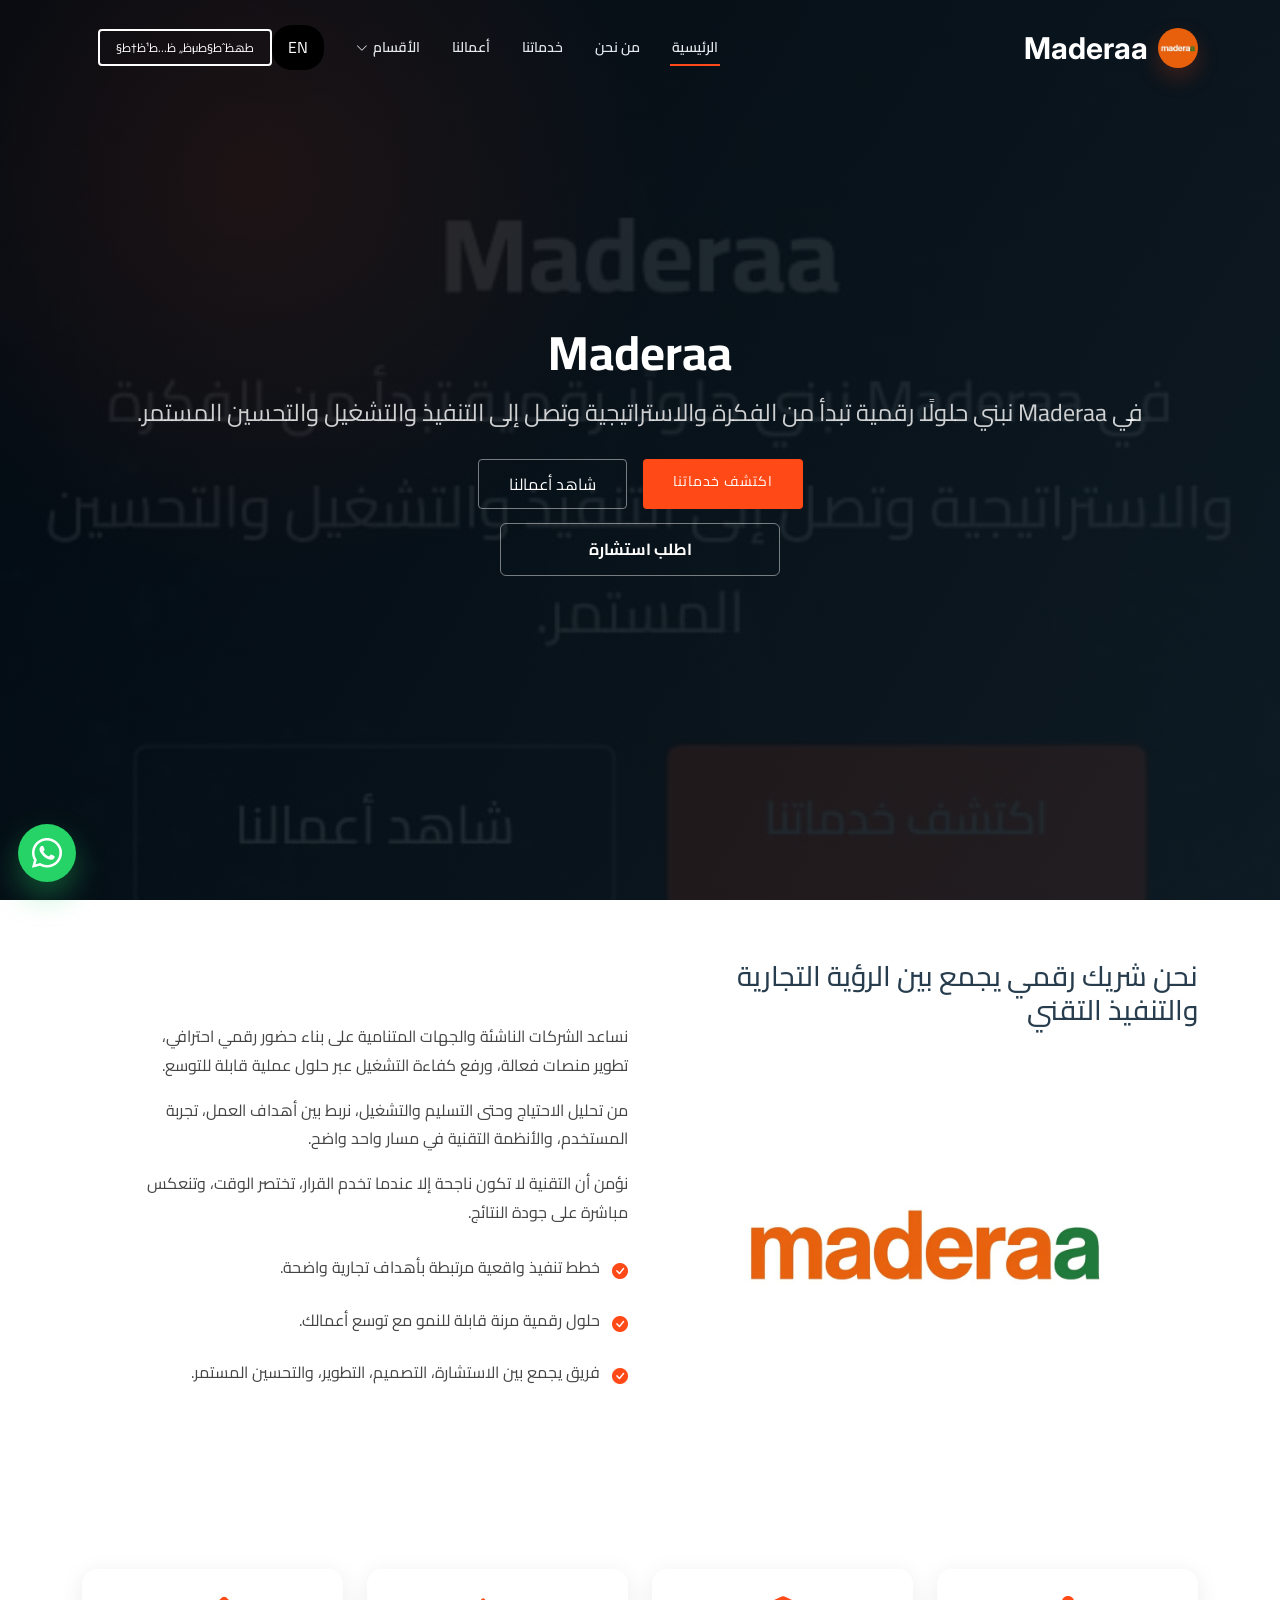
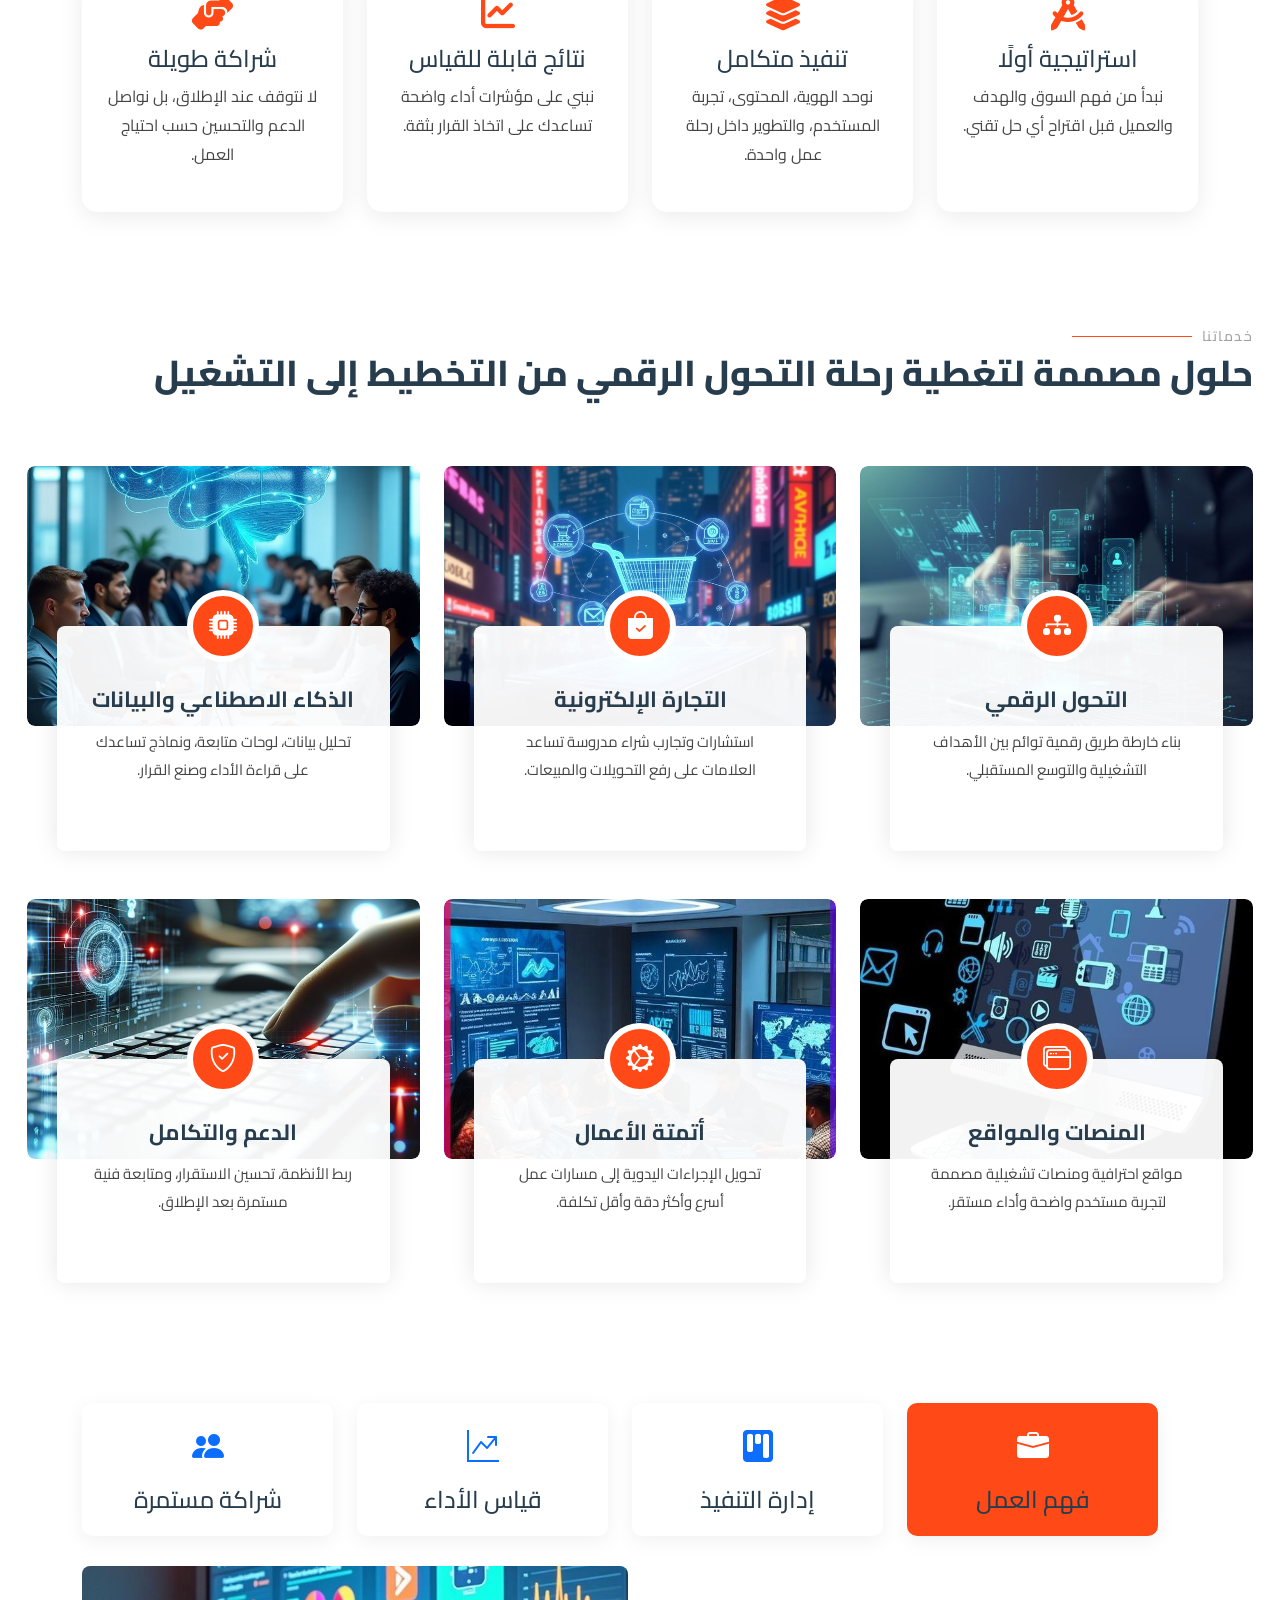
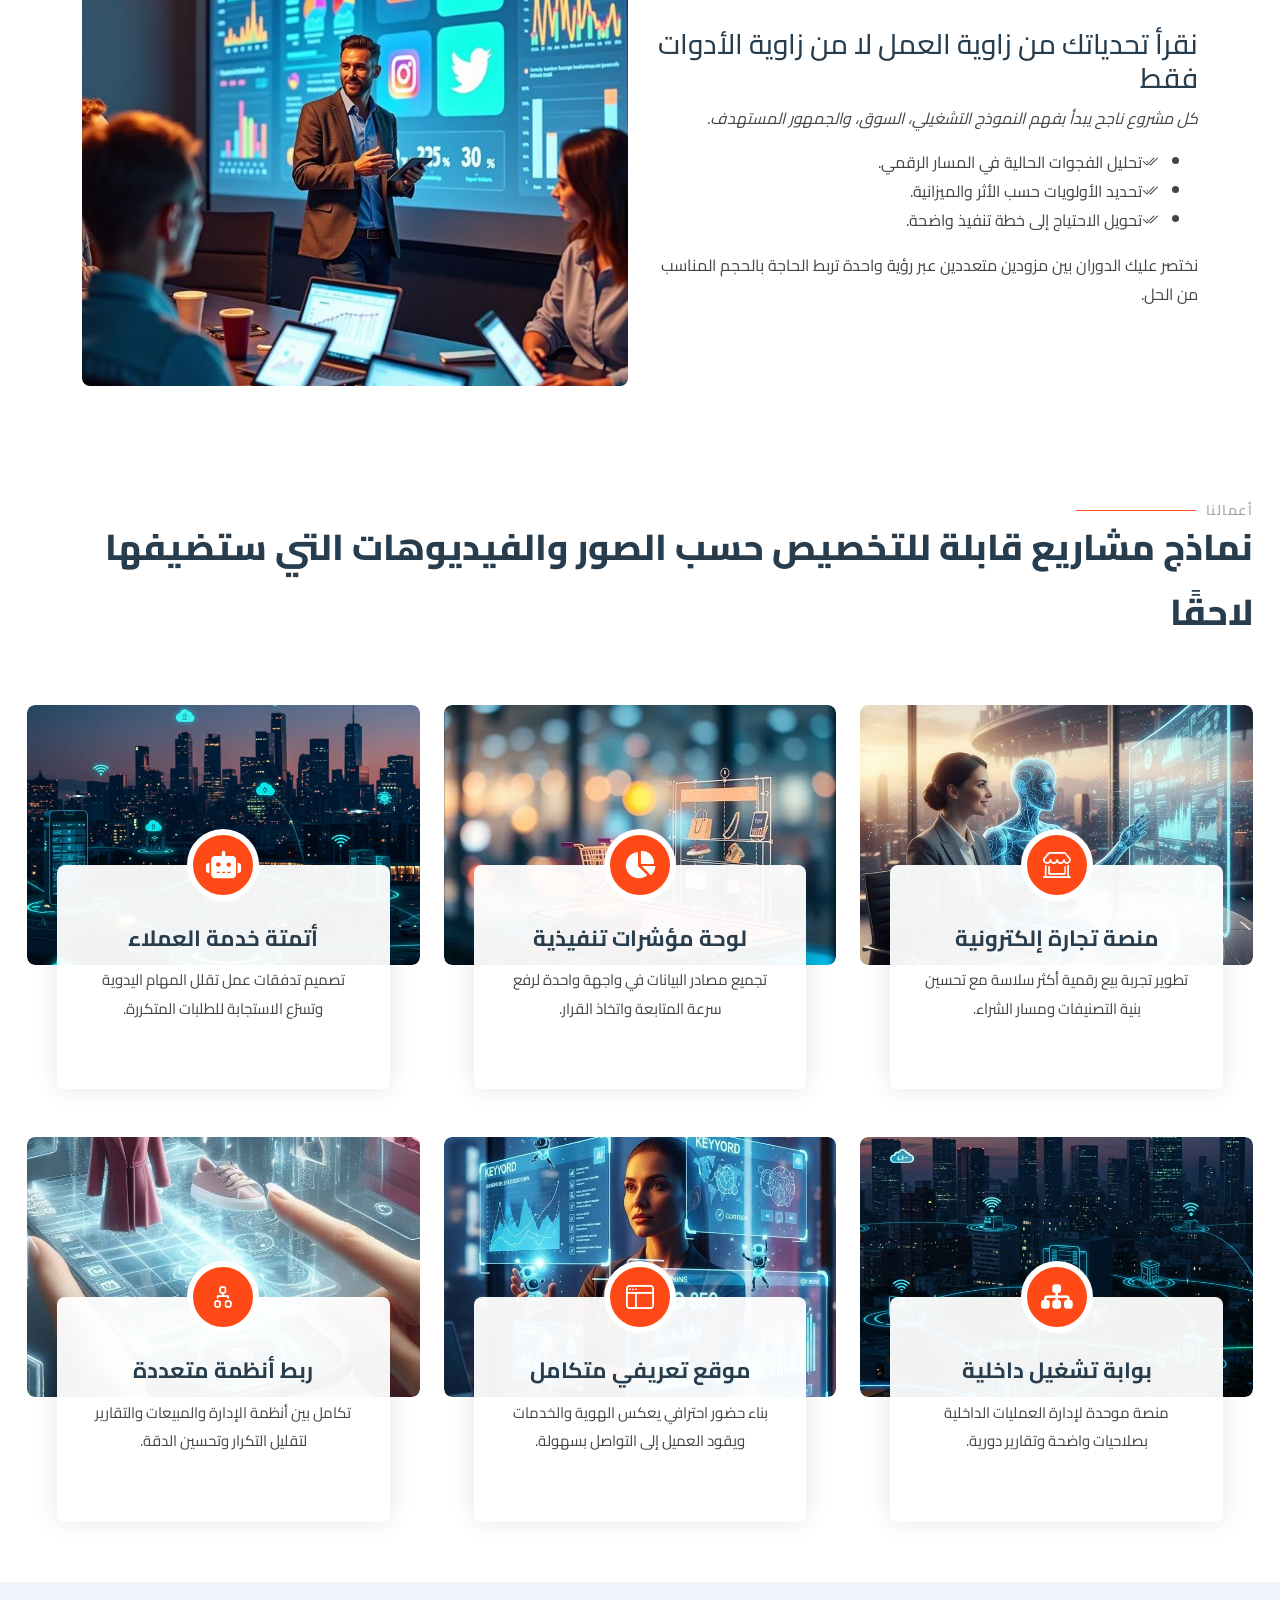
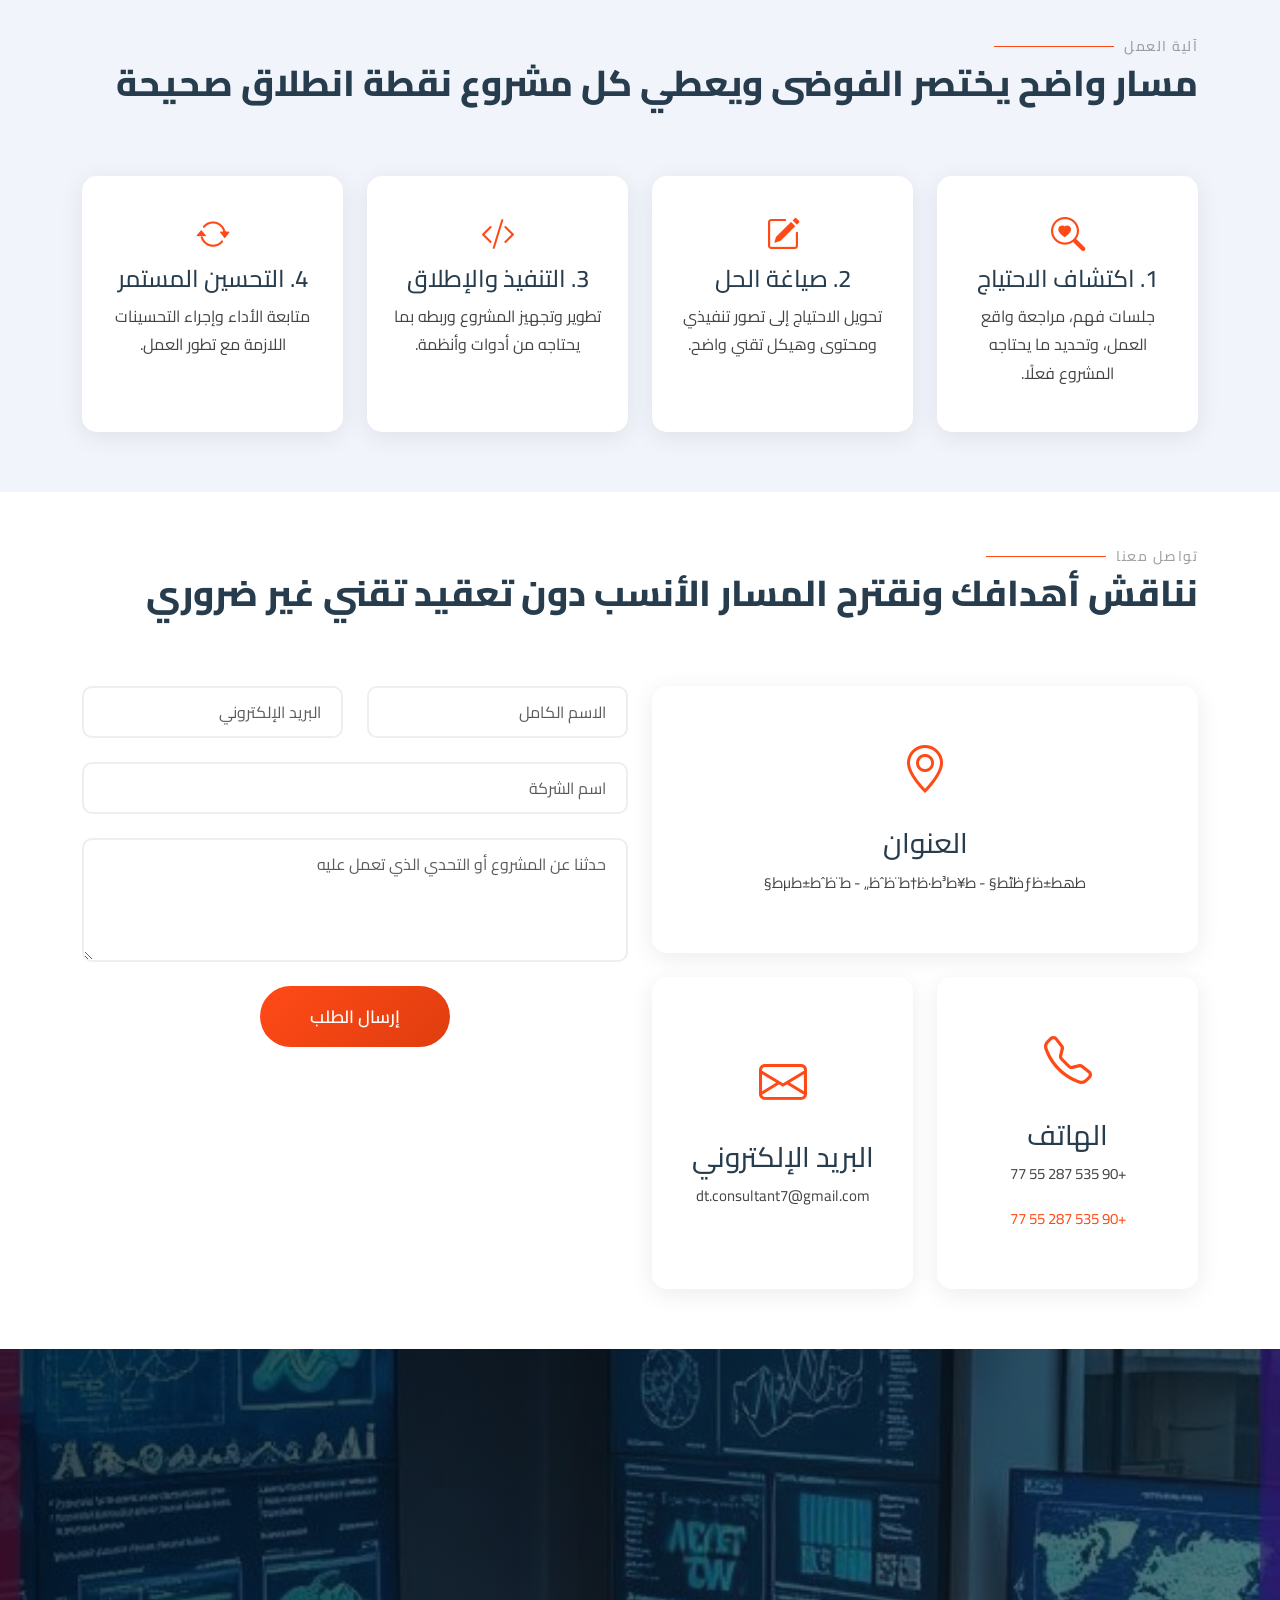
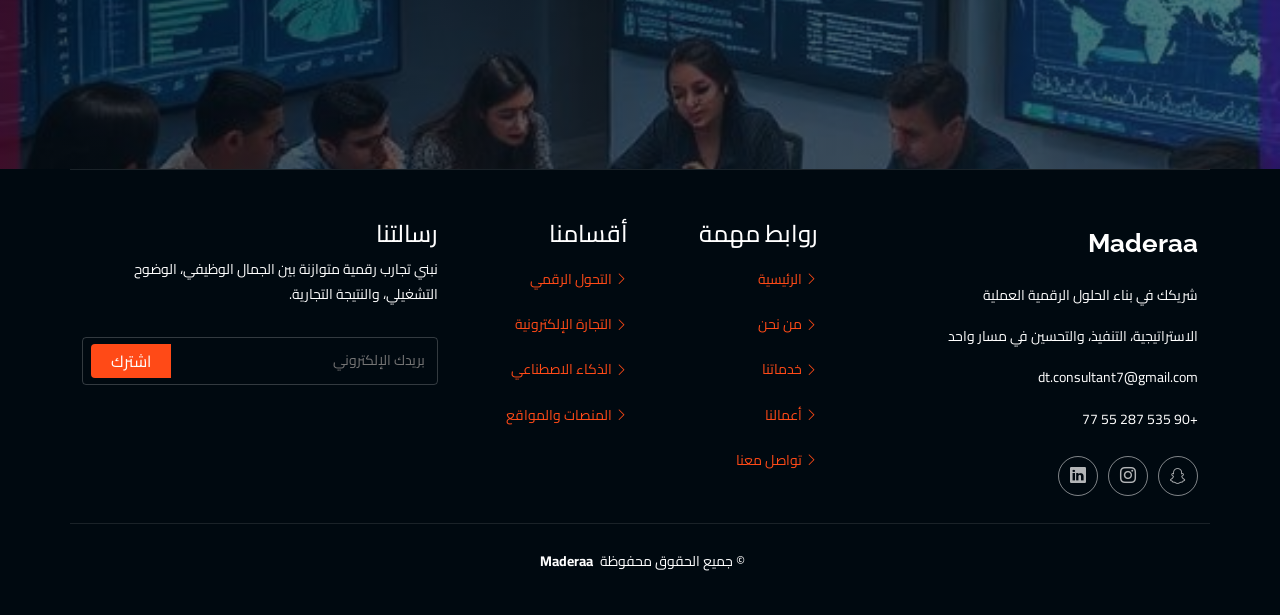
==== commit ebf74e7f: "Restore Arabic content encoding and keep contact updates" ====
--- a/index.html
+++ b/index.html
@@ -1,10 +1,10 @@
-﻿<!DOCTYPE html>
+<!DOCTYPE html>
 <html lang="ar" dir="rtl">
 <head>
   <meta charset="utf-8">
   <meta name="viewport" content="width=device-width, initial-scale=1.0">
-  <title>Maderaa | ط§ظ„طھط­ظˆظ„ ط§ظ„ط±ظ‚ظ…ظٹ ظˆط§ظ„ط­ظ„ظˆظ„ ط§ظ„طھظ‚ظ†ظٹط©</title>
-  <meta name="description" content="Maderaa ط´ط±ظƒط© ظ…طھط®طµطµط© ظپظٹ ط§ظ„ط§ط³طھط´ط§ط±ط§طھ ط§ظ„ط±ظ‚ظ…ظٹط©طŒ ط§ظ„طھط¬ط§ط±ط© ط§ظ„ط¥ظ„ظƒطھط±ظˆظ†ظٹط©طŒ ط­ظ„ظˆظ„ ط§ظ„ظˆظٹط¨طŒ ظˆط£طھظ…طھط© ط§ظ„ط£ط¹ظ…ط§ظ„ ظ„ظ„ط´ط±ظƒط§طھ ط§ظ„ط·ظ…ظˆط­ط©.">
+  <title>Maderaa | التحول الرقمي والحلول التقنية</title>
+  <meta name="description" content="Maderaa شركة متخصصة في الاستشارات الرقمية، التجارة الإلكترونية، حلول الويب، وأتمتة الأعمال للشركات الطموحة.">
   <link rel="preconnect" href="https://fonts.googleapis.com">
   <link rel="preconnect" href="https://fonts.gstatic.com" crossorigin>
   <link href="https://fonts.googleapis.com/css2?family=Cairo:wght@300;400;600;700;800&family=Inter:wght@400;500;600;700;800&family=Raleway:wght@500;600;700;800&display=swap" rel="stylesheet">
@@ -23,26 +23,26 @@
       </a>
       <nav id="navmenu" class="navmenu">
         <ul>
-          <li><a href="index.html" class="active">ط§ظ„ط±ط¦ظٹط³ظٹط©</a></li>
-          <li><a href="about.html">ظ…ظ† ظ†ط­ظ†</a></li>
-          <li><a href="service-details.html">ط®ط¯ظ…ط§طھظ†ط§</a></li>
-          <li><a href="portfolio.html">ط£ط¹ظ…ط§ظ„ظ†ط§</a></li>
+          <li><a href="index.html" class="active">الرئيسية</a></li>
+          <li><a href="about.html">من نحن</a></li>
+          <li><a href="service-details.html">خدماتنا</a></li>
+          <li><a href="portfolio.html">أعمالنا</a></li>
           <li class="dropdown">
-            <a href="#"><span>ط§ظ„ط£ظ‚ط³ط§ظ…</span> <i class="bi bi-chevron-down toggle-dropdown"></i></a>
+            <a href="#"><span>الأقسام</span> <i class="bi bi-chevron-down toggle-dropdown"></i></a>
             <ul>
-              <li><a href="service-digital-transformation.html">ط§ظ„طھط­ظˆظ„ ط§ظ„ط±ظ‚ظ…ظٹ</a></li>
-              <li><a href="service-ecommerce.html">ط§ظ„طھط¬ط§ط±ط© ط§ظ„ط¥ظ„ظƒطھط±ظˆظ†ظٹط©</a></li>
-              <li><a href="service-ai-data.html">ط§ظ„ط°ظƒط§ط، ط§ظ„ط§طµط·ظ†ط§ط¹ظٹ ظˆط§ظ„ط¨ظٹط§ظ†ط§طھ</a></li>
-              <li><a href="service-web-platforms.html">ط§ظ„ظ…ظ†طµط§طھ ظˆط§ظ„ظ…ظˆط§ظ‚ط¹</a></li>
-              <li><a href="service-automation.html">ط£طھظ…طھط© ط§ظ„ط£ط¹ظ…ط§ظ„</a></li>
-              <li><a href="service-support.html">ط§ظ„ط¯ط¹ظ… ظˆط§ظ„طھظƒط§ظ…ظ„</a></li>
+              <li><a href="service-digital-transformation.html">التحول الرقمي</a></li>
+              <li><a href="service-ecommerce.html">التجارة الإلكترونية</a></li>
+              <li><a href="service-ai-data.html">الذكاء الاصطناعي والبيانات</a></li>
+              <li><a href="service-web-platforms.html">المنصات والمواقع</a></li>
+              <li><a href="service-automation.html">أتمتة الأعمال</a></li>
+              <li><a href="service-support.html">الدعم والتكامل</a></li>
             </ul>
           </li>
         </ul>
         <i class="mobile-nav-toggle d-xl-none bi bi-list"></i>
       </nav>
       <button class="lang-btn" type="button" aria-label="Switch language">EN</button>
-      <a class="cta-btn" href="contact.html">تواصل معنا</a>
+      <a class="cta-btn" href="contact.html">اطلب استشارة</a>
     </div>
   </header>
 
@@ -54,13 +54,13 @@
       <div class="hero-overlay"></div>
       <div class="container d-flex flex-column align-items-center">
         <h2 data-aos="fade-up" data-aos-delay="100">Maderaa</h2>
-        <p data-aos="fade-up" data-aos-delay="200">ظپظٹ Maderaa ظ†ط¨ظ†ظٹ ط­ظ„ظˆظ„ظ‹ط§ ط±ظ‚ظ…ظٹط© طھط¨ط¯ط£ ظ…ظ† ط§ظ„ظپظƒط±ط© ظˆط§ظ„ط§ط³طھط±ط§طھظٹط¬ظٹط© ظˆطھطµظ„ ط¥ظ„ظ‰ ط§ظ„طھظ†ظپظٹط° ظˆط§ظ„طھط´ط؛ظٹظ„ ظˆط§ظ„طھط­ط³ظٹظ† ط§ظ„ظ…ط³طھظ…ط±.</p>
+        <p data-aos="fade-up" data-aos-delay="200">في Maderaa نبني حلولًا رقمية تبدأ من الفكرة والاستراتيجية وتصل إلى التنفيذ والتشغيل والتحسين المستمر.</p>
         <div class="d-flex mt-4 gap-3 flex-wrap justify-content-center" data-aos="fade-up" data-aos-delay="300">
-          <a href="service-details.html" class="btn-get-started">ط§ظƒطھط´ظپ ط®ط¯ظ…ط§طھظ†ط§</a>
-          <a href="portfolio.html" class="btn-outline-light custom-outline-btn">ط´ط§ظ‡ط¯ ط£ط¹ظ…ط§ظ„ظ†ط§</a>
+          <a href="service-details.html" class="btn-get-started">اكتشف خدماتنا</a>
+          <a href="portfolio.html" class="btn-outline-light custom-outline-btn">شاهد أعمالنا</a>
         </div>
         <div class="hero-wide-cta" data-aos="fade-up" data-aos-delay="360">
-          <a href="contact.html" class="hero-full-btn">ط§ط·ظ„ط¨ ط§ط³طھط´ط§ط±ط©</a>
+          <a href="contact.html" class="hero-full-btn">اطلب استشارة</a>
         </div>
       </div>
     </section>
@@ -69,18 +69,18 @@
       <div class="container">
         <div class="row gy-4 align-items-center">
           <div class="col-lg-6" data-aos="fade-up" data-aos-delay="100">
-            <h3>ظ†ط­ظ† ط´ط±ظٹظƒ ط±ظ‚ظ…ظٹ ظٹط¬ظ…ط¹ ط¨ظٹظ† ط§ظ„ط±ط¤ظٹط© ط§ظ„طھط¬ط§ط±ظٹط© ظˆط§ظ„طھظ†ظپظٹط° ط§ظ„طھظ‚ظ†ظٹ</h3>
+            <h3>نحن شريك رقمي يجمع بين الرؤية التجارية والتنفيذ التقني</h3>
             <div class="image-shell rounded-4 mb-4 about-visual"></div>
           </div>
           <div class="col-lg-6" data-aos="fade-up" data-aos-delay="250">
             <div class="content ps-0 ps-lg-5">
-              <p>ظ†ط³ط§ط¹ط¯ ط§ظ„ط´ط±ظƒط§طھ ط§ظ„ظ†ط§ط´ط¦ط© ظˆط§ظ„ط¬ظ‡ط§طھ ط§ظ„ظ…طھظ†ط§ظ…ظٹط© ط¹ظ„ظ‰ ط¨ظ†ط§ط، ط­ط¶ظˆط± ط±ظ‚ظ…ظٹ ط§ط­طھط±ط§ظپظٹطŒ طھط·ظˆظٹط± ظ…ظ†طµط§طھ ظپط¹ط§ظ„ط©طŒ ظˆط±ظپط¹ ظƒظپط§ط،ط© ط§ظ„طھط´ط؛ظٹظ„ ط¹ط¨ط± ط­ظ„ظˆظ„ ط¹ظ…ظ„ظٹط© ظ‚ط§ط¨ظ„ط© ظ„ظ„طھظˆط³ط¹.</p>
-              <p>ظ…ظ† طھط­ظ„ظٹظ„ ط§ظ„ط§ط­طھظٹط§ط¬ ظˆط­طھظ‰ ط§ظ„طھط³ظ„ظٹظ… ظˆط§ظ„طھط´ط؛ظٹظ„طŒ ظ†ط±ط¨ط· ط¨ظٹظ† ط£ظ‡ط¯ط§ظپ ط§ظ„ط¹ظ…ظ„طŒ طھط¬ط±ط¨ط© ط§ظ„ظ…ط³طھط®ط¯ظ…طŒ ظˆط§ظ„ط£ظ†ط¸ظ…ط© ط§ظ„طھظ‚ظ†ظٹط© ظپظٹ ظ…ط³ط§ط± ظˆط§ط­ط¯ ظˆط§ط¶ط­.</p>
-              <p>ظ†ط¤ظ…ظ† ط£ظ† ط§ظ„طھظ‚ظ†ظٹط© ظ„ط§ طھظƒظˆظ† ظ†ط§ط¬ط­ط© ط¥ظ„ط§ ط¹ظ†ط¯ظ…ط§ طھط®ط¯ظ… ط§ظ„ظ‚ط±ط§ط±طŒ طھط®طھطµط± ط§ظ„ظˆظ‚طھطŒ ظˆطھظ†ط¹ظƒط³ ظ…ط¨ط§ط´ط±ط© ط¹ظ„ظ‰ ط¬ظˆط¯ط© ط§ظ„ظ†طھط§ط¦ط¬.</p>
+              <p>نساعد الشركات الناشئة والجهات المتنامية على بناء حضور رقمي احترافي، تطوير منصات فعالة، ورفع كفاءة التشغيل عبر حلول عملية قابلة للتوسع.</p>
+              <p>من تحليل الاحتياج وحتى التسليم والتشغيل، نربط بين أهداف العمل، تجربة المستخدم، والأنظمة التقنية في مسار واحد واضح.</p>
+              <p>نؤمن أن التقنية لا تكون ناجحة إلا عندما تخدم القرار، تختصر الوقت، وتنعكس مباشرة على جودة النتائج.</p>
               <ul>
-                <li><i class="bi bi-check-circle-fill"></i><span>ط®ط·ط· طھظ†ظپظٹط° ظˆط§ظ‚ط¹ظٹط© ظ…ط±طھط¨ط·ط© ط¨ط£ظ‡ط¯ط§ظپ طھط¬ط§ط±ظٹط© ظˆط§ط¶ط­ط©.</span></li>
-                <li><i class="bi bi-check-circle-fill"></i><span>ط­ظ„ظˆظ„ ط±ظ‚ظ…ظٹط© ظ…ط±ظ†ط© ظ‚ط§ط¨ظ„ط© ظ„ظ„ظ†ظ…ظˆ ظ…ط¹ طھظˆط³ط¹ ط£ط¹ظ…ط§ظ„ظƒ.</span></li>
-                <li><i class="bi bi-check-circle-fill"></i><span>ظپط±ظٹظ‚ ظٹط¬ظ…ط¹ ط¨ظٹظ† ط§ظ„ط§ط³طھط´ط§ط±ط©طŒ ط§ظ„طھطµظ…ظٹظ…طŒ ط§ظ„طھط·ظˆظٹط±طŒ ظˆط§ظ„طھط­ط³ظٹظ† ط§ظ„ظ…ط³طھظ…ط±.</span></li>
+                <li><i class="bi bi-check-circle-fill"></i><span>خطط تنفيذ واقعية مرتبطة بأهداف تجارية واضحة.</span></li>
+                <li><i class="bi bi-check-circle-fill"></i><span>حلول رقمية مرنة قابلة للنمو مع توسع أعمالك.</span></li>
+                <li><i class="bi bi-check-circle-fill"></i><span>فريق يجمع بين الاستشارة، التصميم، التطوير، والتحسين المستمر.</span></li>
               </ul>
             </div>
           </div>
@@ -93,23 +93,23 @@
         <div class="features-grid">
           <div class="feature-item">
             <i class="fa-solid fa-compass-drafting"></i>
-            <h4>ط§ط³طھط±ط§طھظٹط¬ظٹط© ط£ظˆظ„ظ‹ط§</h4>
-            <p>ظ†ط¨ط¯ط£ ظ…ظ† ظپظ‡ظ… ط§ظ„ط³ظˆظ‚ ظˆط§ظ„ظ‡ط¯ظپ ظˆط§ظ„ط¹ظ…ظٹظ„ ظ‚ط¨ظ„ ط§ظ‚طھط±ط§ط­ ط£ظٹ ط­ظ„ طھظ‚ظ†ظٹ.</p>
+            <h4>استراتيجية أولًا</h4>
+            <p>نبدأ من فهم السوق والهدف والعميل قبل اقتراح أي حل تقني.</p>
           </div>
           <div class="feature-item">
             <i class="fa-solid fa-layer-group"></i>
-            <h4>طھظ†ظپظٹط° ظ…طھظƒط§ظ…ظ„</h4>
-            <p>ظ†ظˆط­ط¯ ط§ظ„ظ‡ظˆظٹط©طŒ ط§ظ„ظ…ط­طھظˆظ‰طŒ طھط¬ط±ط¨ط© ط§ظ„ظ…ط³طھط®ط¯ظ…طŒ ظˆط§ظ„طھط·ظˆظٹط± ط¯ط§ط®ظ„ ط±ط­ظ„ط© ط¹ظ…ظ„ ظˆط§ط­ط¯ط©.</p>
+            <h4>تنفيذ متكامل</h4>
+            <p>نوحد الهوية، المحتوى، تجربة المستخدم، والتطوير داخل رحلة عمل واحدة.</p>
           </div>
           <div class="feature-item">
             <i class="fa-solid fa-chart-line"></i>
-            <h4>ظ†طھط§ط¦ط¬ ظ‚ط§ط¨ظ„ط© ظ„ظ„ظ‚ظٹط§ط³</h4>
-            <p>ظ†ط¨ظ†ظٹ ط¹ظ„ظ‰ ظ…ط¤ط´ط±ط§طھ ط£ط¯ط§ط، ظˆط§ط¶ط­ط© طھط³ط§ط¹ط¯ظƒ ط¹ظ„ظ‰ ط§طھط®ط§ط° ط§ظ„ظ‚ط±ط§ط± ط¨ط«ظ‚ط©.</p>
+            <h4>نتائج قابلة للقياس</h4>
+            <p>نبني على مؤشرات أداء واضحة تساعدك على اتخاذ القرار بثقة.</p>
           </div>
           <div class="feature-item">
             <i class="fa-solid fa-handshake-angle"></i>
-            <h4>ط´ط±ط§ظƒط© ط·ظˆظٹظ„ط©</h4>
-            <p>ظ„ط§ ظ†طھظˆظ‚ظپ ط¹ظ†ط¯ ط§ظ„ط¥ط·ظ„ط§ظ‚طŒ ط¨ظ„ ظ†ظˆط§طµظ„ ط§ظ„ط¯ط¹ظ… ظˆط§ظ„طھط­ط³ظٹظ† ط­ط³ط¨ ط§ط­طھظٹط§ط¬ ط§ظ„ط¹ظ…ظ„.</p>
+            <h4>شراكة طويلة</h4>
+            <p>لا نتوقف عند الإطلاق، بل نواصل الدعم والتحسين حسب احتياج العمل.</p>
           </div>
         </div>
       </div>
@@ -117,8 +117,8 @@
 
     <section id="services" class="services section">
       <div class="container section-title" data-aos="fade-up">
-        <h2>ط®ط¯ظ…ط§طھظ†ط§</h2>
-        <p>ط­ظ„ظˆظ„ ظ…طµظ…ظ…ط© ظ„طھط؛ط·ظٹط© ط±ط­ظ„ط© ط§ظ„طھط­ظˆظ„ ط§ظ„ط±ظ‚ظ…ظٹ ظ…ظ† ط§ظ„طھط®ط·ظٹط· ط¥ظ„ظ‰ ط§ظ„طھط´ط؛ظٹظ„</p>
+        <h2>خدماتنا</h2>
+        <p>حلول مصممة لتغطية رحلة التحول الرقمي من التخطيط إلى التشغيل</p>
       </div>
       <div class="container" data-aos="fade-up" data-aos-delay="100">
         <div class="row gy-5">
@@ -127,8 +127,8 @@
               <div class="img"><div class="image-shell service-image"></div></div>
               <div class="details position-relative">
                 <div class="icon"><i class="bi bi-diagram-3-fill"></i></div>
-                <a href="service-digital-transformation.html" class="stretched-link"><h3>ط§ظ„طھط­ظˆظ„ ط§ظ„ط±ظ‚ظ…ظٹ</h3></a>
-                <p>ط¨ظ†ط§ط، ط®ط§ط±ط·ط© ط·ط±ظٹظ‚ ط±ظ‚ظ…ظٹط© طھظˆط§ط¦ظ… ط¨ظٹظ† ط§ظ„ط£ظ‡ط¯ط§ظپ ط§ظ„طھط´ط؛ظٹظ„ظٹط© ظˆط§ظ„طھظˆط³ط¹ ط§ظ„ظ…ط³طھظ‚ط¨ظ„ظٹ.</p>
+                <a href="service-digital-transformation.html" class="stretched-link"><h3>التحول الرقمي</h3></a>
+                <p>بناء خارطة طريق رقمية توائم بين الأهداف التشغيلية والتوسع المستقبلي.</p>
               </div>
             </div>
           </div>
@@ -137,8 +137,8 @@
               <div class="img"><div class="image-shell service-image alt-one"></div></div>
               <div class="details position-relative">
                 <div class="icon"><i class="bi bi-bag-check-fill"></i></div>
-                <a href="service-ecommerce.html" class="stretched-link"><h3>ط§ظ„طھط¬ط§ط±ط© ط§ظ„ط¥ظ„ظƒطھط±ظˆظ†ظٹط©</h3></a>
-                <p>ط§ط³طھط´ط§ط±ط§طھ ظˆطھط¬ط§ط±ط¨ ط´ط±ط§ط، ظ…ط¯ط±ظˆط³ط© طھط³ط§ط¹ط¯ ط§ظ„ط¹ظ„ط§ظ…ط§طھ ط¹ظ„ظ‰ ط±ظپط¹ ط§ظ„طھط­ظˆظٹظ„ط§طھ ظˆط§ظ„ظ…ط¨ظٹط¹ط§طھ.</p>
+                <a href="service-ecommerce.html" class="stretched-link"><h3>التجارة الإلكترونية</h3></a>
+                <p>استشارات وتجارب شراء مدروسة تساعد العلامات على رفع التحويلات والمبيعات.</p>
               </div>
             </div>
           </div>
@@ -147,8 +147,8 @@
               <div class="img"><div class="image-shell service-image alt-two"></div></div>
               <div class="details position-relative">
                 <div class="icon"><i class="bi bi-cpu-fill"></i></div>
-                <a href="service-ai-data.html" class="stretched-link"><h3>ط§ظ„ط°ظƒط§ط، ط§ظ„ط§طµط·ظ†ط§ط¹ظٹ ظˆط§ظ„ط¨ظٹط§ظ†ط§طھ</h3></a>
-                <p>طھط­ظ„ظٹظ„ ط¨ظٹط§ظ†ط§طھطŒ ظ„ظˆط­ط§طھ ظ…طھط§ط¨ط¹ط©طŒ ظˆظ†ظ…ط§ط°ط¬ طھط³ط§ط¹ط¯ظƒ ط¹ظ„ظ‰ ظ‚ط±ط§ط،ط© ط§ظ„ط£ط¯ط§ط، ظˆطµظ†ط¹ ط§ظ„ظ‚ط±ط§ط±.</p>
+                <a href="service-ai-data.html" class="stretched-link"><h3>الذكاء الاصطناعي والبيانات</h3></a>
+                <p>تحليل بيانات، لوحات متابعة، ونماذج تساعدك على قراءة الأداء وصنع القرار.</p>
               </div>
             </div>
           </div>
@@ -157,8 +157,8 @@
               <div class="img"><div class="image-shell service-image alt-three"></div></div>
               <div class="details position-relative">
                 <div class="icon"><i class="bi bi-window-stack"></i></div>
-                <a href="service-web-platforms.html" class="stretched-link"><h3>ط§ظ„ظ…ظ†طµط§طھ ظˆط§ظ„ظ…ظˆط§ظ‚ط¹</h3></a>
-                <p>ظ…ظˆط§ظ‚ط¹ ط§ط­طھط±ط§ظپظٹط© ظˆظ…ظ†طµط§طھ طھط´ط؛ظٹظ„ظٹط© ظ…طµظ…ظ…ط© ظ„طھط¬ط±ط¨ط© ظ…ط³طھط®ط¯ظ… ظˆط§ط¶ط­ط© ظˆط£ط¯ط§ط، ظ…ط³طھظ‚ط±.</p>
+                <a href="service-web-platforms.html" class="stretched-link"><h3>المنصات والمواقع</h3></a>
+                <p>مواقع احترافية ومنصات تشغيلية مصممة لتجربة مستخدم واضحة وأداء مستقر.</p>
               </div>
             </div>
           </div>
@@ -167,8 +167,8 @@
               <div class="img"><div class="image-shell service-image alt-four"></div></div>
               <div class="details position-relative">
                 <div class="icon"><i class="bi bi-gear-wide-connected"></i></div>
-                <a href="service-automation.html" class="stretched-link"><h3>ط£طھظ…طھط© ط§ظ„ط£ط¹ظ…ط§ظ„</h3></a>
-                <p>طھط­ظˆظٹظ„ ط§ظ„ط¥ط¬ط±ط§ط،ط§طھ ط§ظ„ظٹط¯ظˆظٹط© ط¥ظ„ظ‰ ظ…ط³ط§ط±ط§طھ ط¹ظ…ظ„ ط£ط³ط±ط¹ ظˆط£ظƒط«ط± ط¯ظ‚ط© ظˆط£ظ‚ظ„ طھظƒظ„ظپط©.</p>
+                <a href="service-automation.html" class="stretched-link"><h3>أتمتة الأعمال</h3></a>
+                <p>تحويل الإجراءات اليدوية إلى مسارات عمل أسرع وأكثر دقة وأقل تكلفة.</p>
               </div>
             </div>
           </div>
@@ -177,8 +177,8 @@
               <div class="img"><div class="image-shell service-image alt-five"></div></div>
               <div class="details position-relative">
                 <div class="icon"><i class="bi bi-shield-check"></i></div>
-                <a href="service-support.html" class="stretched-link"><h3>ط§ظ„ط¯ط¹ظ… ظˆط§ظ„طھظƒط§ظ…ظ„</h3></a>
-                <p>ط±ط¨ط· ط§ظ„ط£ظ†ط¸ظ…ط©طŒ طھط­ط³ظٹظ† ط§ظ„ط§ط³طھظ‚ط±ط§ط±طŒ ظˆظ…طھط§ط¨ط¹ط© ظپظ†ظٹط© ظ…ط³طھظ…ط±ط© ط¨ط¹ط¯ ط§ظ„ط¥ط·ظ„ط§ظ‚.</p>
+                <a href="service-support.html" class="stretched-link"><h3>الدعم والتكامل</h3></a>
+                <p>ربط الأنظمة، تحسين الاستقرار، ومتابعة فنية مستمرة بعد الإطلاق.</p>
               </div>
             </div>
           </div>
@@ -189,23 +189,23 @@
     <section class="why-us">
       <div class="container">
         <ul class="nav nav-tabs row" data-aos="fade-up" data-aos-delay="100">
-          <li class="nav-item col-3"><a class="nav-link active show" data-bs-toggle="tab" data-bs-target="#features-tab-1"><i class="bi bi-briefcase-fill"></i><h4 class="d-none d-lg-block">ظپظ‡ظ… ط§ظ„ط¹ظ…ظ„</h4></a></li>
-          <li class="nav-item col-3"><a class="nav-link" data-bs-toggle="tab" data-bs-target="#features-tab-2"><i class="bi bi-kanban-fill"></i><h4 class="d-none d-lg-block">ط¥ط¯ط§ط±ط© ط§ظ„طھظ†ظپظٹط°</h4></a></li>
-          <li class="nav-item col-3"><a class="nav-link" data-bs-toggle="tab" data-bs-target="#features-tab-3"><i class="bi bi-graph-up-arrow"></i><h4 class="d-none d-lg-block">ظ‚ظٹط§ط³ ط§ظ„ط£ط¯ط§ط،</h4></a></li>
-          <li class="nav-item col-3"><a class="nav-link" data-bs-toggle="tab" data-bs-target="#features-tab-4"><i class="bi bi-people-fill"></i><h4 class="d-none d-lg-block">ط´ط±ط§ظƒط© ظ…ط³طھظ…ط±ط©</h4></a></li>
+          <li class="nav-item col-3"><a class="nav-link active show" data-bs-toggle="tab" data-bs-target="#features-tab-1"><i class="bi bi-briefcase-fill"></i><h4 class="d-none d-lg-block">فهم العمل</h4></a></li>
+          <li class="nav-item col-3"><a class="nav-link" data-bs-toggle="tab" data-bs-target="#features-tab-2"><i class="bi bi-kanban-fill"></i><h4 class="d-none d-lg-block">إدارة التنفيذ</h4></a></li>
+          <li class="nav-item col-3"><a class="nav-link" data-bs-toggle="tab" data-bs-target="#features-tab-3"><i class="bi bi-graph-up-arrow"></i><h4 class="d-none d-lg-block">قياس الأداء</h4></a></li>
+          <li class="nav-item col-3"><a class="nav-link" data-bs-toggle="tab" data-bs-target="#features-tab-4"><i class="bi bi-people-fill"></i><h4 class="d-none d-lg-block">شراكة مستمرة</h4></a></li>
         </ul>
         <div class="tab-content" data-aos="fade-up" data-aos-delay="200">
           <div class="tab-pane fade active show" id="features-tab-1">
             <div class="row align-items-center">
               <div class="col-lg-6 order-2 order-lg-1 mt-3 mt-lg-0">
-                <h3>ظ†ظ‚ط±ط£ طھط­ط¯ظٹط§طھظƒ ظ…ظ† ط²ط§ظˆظٹط© ط§ظ„ط¹ظ…ظ„ ظ„ط§ ظ…ظ† ط²ط§ظˆظٹط© ط§ظ„ط£ط¯ظˆط§طھ ظپظ‚ط·</h3>
-                <p class="fst-italic">ظƒظ„ ظ…ط´ط±ظˆط¹ ظ†ط§ط¬ط­ ظٹط¨ط¯ط£ ط¨ظپظ‡ظ… ط§ظ„ظ†ظ…ظˆط°ط¬ ط§ظ„طھط´ط؛ظٹظ„ظٹطŒ ط§ظ„ط³ظˆظ‚طŒ ظˆط§ظ„ط¬ظ…ظ‡ظˆط± ط§ظ„ظ…ط³طھظ‡ط¯ظپ.</p>
+                <h3>نقرأ تحدياتك من زاوية العمل لا من زاوية الأدوات فقط</h3>
+                <p class="fst-italic">كل مشروع ناجح يبدأ بفهم النموذج التشغيلي، السوق، والجمهور المستهدف.</p>
                 <ul>
-                  <li><i class="bi bi-check2-all"></i><span>طھط­ظ„ظٹظ„ ط§ظ„ظپط¬ظˆط§طھ ط§ظ„ط­ط§ظ„ظٹط© ظپظٹ ط§ظ„ظ…ط³ط§ط± ط§ظ„ط±ظ‚ظ…ظٹ.</span></li>
-                  <li><i class="bi bi-check2-all"></i><span>طھط­ط¯ظٹط¯ ط§ظ„ط£ظˆظ„ظˆظٹط§طھ ط­ط³ط¨ ط§ظ„ط£ط«ط± ظˆط§ظ„ظ…ظٹط²ط§ظ†ظٹط©.</span></li>
-                  <li><i class="bi bi-check2-all"></i><span>طھط­ظˆظٹظ„ ط§ظ„ط§ط­طھظٹط§ط¬ ط¥ظ„ظ‰ ط®ط·ط© طھظ†ظپظٹط° ظˆط§ط¶ط­ط©.</span></li>
+                  <li><i class="bi bi-check2-all"></i><span>تحليل الفجوات الحالية في المسار الرقمي.</span></li>
+                  <li><i class="bi bi-check2-all"></i><span>تحديد الأولويات حسب الأثر والميزانية.</span></li>
+                  <li><i class="bi bi-check2-all"></i><span>تحويل الاحتياج إلى خطة تنفيذ واضحة.</span></li>
                 </ul>
-                <p>ظ†ط®طھطµط± ط¹ظ„ظٹظƒ ط§ظ„ط¯ظˆط±ط§ظ† ط¨ظٹظ† ظ…ط²ظˆط¯ظٹظ† ظ…طھط¹ط¯ط¯ظٹظ† ط¹ط¨ط± ط±ط¤ظٹط© ظˆط§ط­ط¯ط© طھط±ط¨ط· ط§ظ„ط­ط§ط¬ط© ط¨ط§ظ„ط­ط¬ظ… ط§ظ„ظ…ظ†ط§ط³ط¨ ظ…ظ† ط§ظ„ط­ظ„.</p>
+                <p>نختصر عليك الدوران بين مزودين متعددين عبر رؤية واحدة تربط الحاجة بالحجم المناسب من الحل.</p>
               </div>
               <div class="col-lg-6 order-1 order-lg-2 text-center"><div class="image-shell tab-image"></div></div>
             </div>
@@ -213,13 +213,13 @@
           <div class="tab-pane fade" id="features-tab-2">
             <div class="row align-items-center">
               <div class="col-lg-6 order-2 order-lg-1 mt-3 mt-lg-0">
-                <h3>ظ†ط­ظˆظ‘ظ„ ط§ظ„طھطµظˆط± ط¥ظ„ظ‰ ط®ط·ظˆط§طھ ط¹ظ…ظ„ظٹط© ظ‚ط§ط¨ظ„ط© ظ„ظ„طھظ†ظپظٹط°</h3>
-                <p>ظ†ظ‚ط³ظ… ط§ظ„ظ…ط´ط±ظˆط¹ ط¥ظ„ظ‰ ظ…ط±ط§ط­ظ„ ظˆط§ط¶ط­ط©طŒ ظˆظ†ط­ط¯ط¯ ط§ظ„ظ…ط®ط±ط¬ط§طھ ظˆط§ظ„ط§ط¹طھظ…ط§ط¯ط§طھ ظ…ظ†ط° ط§ظ„ط¨ط¯ط§ظٹط©.</p>
-                <p class="fst-italic">ظ‡ط°ط§ ظٹظ‚ظ„ظ„ ط§ظ„طھط´طھطھ ظˆظٹط­ط§ظپط¸ ط¹ظ„ظ‰ ط³ط±ط¹ط© ط§ظ„ط¥ظ†ط¬ط§ط² ظˆط¬ظˆط¯ط© ط§ظ„طھط³ظ„ظٹظ….</p>
+                <h3>نحوّل التصور إلى خطوات عملية قابلة للتنفيذ</h3>
+                <p>نقسم المشروع إلى مراحل واضحة، ونحدد المخرجات والاعتمادات منذ البداية.</p>
+                <p class="fst-italic">هذا يقلل التشتت ويحافظ على سرعة الإنجاز وجودة التسليم.</p>
                 <ul>
-                  <li><i class="bi bi-check2-all"></i><span>طھط³ظ„ط³ظ„ ظ…ظ†ط·ظ‚ظٹ ظ„ظ„ظ…ط±ط§ط­ظ„ ظˆط§ظ„ظ…ظ‡ط§ظ….</span></li>
-                  <li><i class="bi bi-check2-all"></i><span>ظ…ط±ظˆظ†ط© ظپظٹ ط§ظ„طھط·ظˆظٹط± ط­ط³ط¨ ط§ظ„ط£ظˆظ„ظˆظٹط©.</span></li>
-                  <li><i class="bi bi-check2-all"></i><span>طھظ†ط³ظٹظ‚ ظ…ط­ظƒظ… ط¨ظٹظ† ط§ظ„ظ…ط­طھظˆظ‰ ظˆط§ظ„طھطµظ…ظٹظ… ظˆط§ظ„طھظ‚ظ†ظٹط©.</span></li>
+                  <li><i class="bi bi-check2-all"></i><span>تسلسل منطقي للمراحل والمهام.</span></li>
+                  <li><i class="bi bi-check2-all"></i><span>مرونة في التطوير حسب الأولوية.</span></li>
+                  <li><i class="bi bi-check2-all"></i><span>تنسيق محكم بين المحتوى والتصميم والتقنية.</span></li>
                 </ul>
               </div>
               <div class="col-lg-6 order-1 order-lg-2 text-center"><div class="image-shell tab-image alt-one"></div></div>
@@ -228,14 +228,14 @@
           <div class="tab-pane fade" id="features-tab-3">
             <div class="row align-items-center">
               <div class="col-lg-6 order-2 order-lg-1 mt-3 mt-lg-0">
-                <h3>ظ†ط±ط¨ط· ط§ظ„طھط·ظˆظٹط± ط¨ط§ظ„ط¨ظٹط§ظ†ط§طھ ظ„ط§ ط¨ط§ظ„ط§ظ†ط·ط¨ط§ط¹</h3>
-                <p>ظ†ط­ط¯ط¯ ظ…ط§ ط§ظ„ط°ظٹ ظٹط¬ط¨ ظ‚ظٹط§ط³ظ‡ ظ‚ط¨ظ„ ط§ظ„ط¥ط·ظ„ط§ظ‚طŒ ط«ظ… ظ†طھط§ط¨ط¹ ط£ط«ط± ط§ظ„طھط؛ظٹظٹط±ط§طھ ط¨ط¹ط¯ ط§ظ„طھط´ط؛ظٹظ„.</p>
+                <h3>نربط التطوير بالبيانات لا بالانطباع</h3>
+                <p>نحدد ما الذي يجب قياسه قبل الإطلاق، ثم نتابع أثر التغييرات بعد التشغيل.</p>
                 <ul>
-                  <li><i class="bi bi-check2-all"></i><span>ظ„ظˆط­ط§طھ ظ…ط¤ط´ط±ط§طھ ظ…ط±طھط¨ط·ط© ط¨ط§ظ„ط£ظ‡ط¯ط§ظپ ط§ظ„ظپط¹ظ„ظٹط©.</span></li>
-                  <li><i class="bi bi-check2-all"></i><span>ظ‚ط±ط§ط،ط© ظ†ظ‚ط§ط· ط§ظ„طھط³ط±ط¨ ظˆط§ظ„طھط­ظˆظٹظ„ ظˆط§ظ„ط§ط­طھظپط§ط¸.</span></li>
-                  <li><i class="bi bi-check2-all"></i><span>ط§ظ‚طھط±ط§ط­ط§طھ طھط·ظˆظٹط± ظ…ط¨ظ†ظٹط© ط¹ظ„ظ‰ ط§ظ„ط£ط¯ط§ط،.</span></li>
+                  <li><i class="bi bi-check2-all"></i><span>لوحات مؤشرات مرتبطة بالأهداف الفعلية.</span></li>
+                  <li><i class="bi bi-check2-all"></i><span>قراءة نقاط التسرب والتحويل والاحتفاظ.</span></li>
+                  <li><i class="bi bi-check2-all"></i><span>اقتراحات تطوير مبنية على الأداء.</span></li>
                 </ul>
-                <p class="fst-italic">ط§ظ„ظ‚ط±ط§ط± ط§ظ„ط£ظپط¶ظ„ ظ‡ظˆ ط§ظ„ظ‚ط±ط§ط± ط§ظ„ط°ظٹ ظٹط³طھظ†ط¯ ط¥ظ„ظ‰ ط£ط±ظ‚ط§ظ… ظˆط§ط¶ط­ط© ظˆط³ظٹط§ظ‚ ظ…ظپظ‡ظˆظ….</p>
+                <p class="fst-italic">القرار الأفضل هو القرار الذي يستند إلى أرقام واضحة وسياق مفهوم.</p>
               </div>
               <div class="col-lg-6 order-1 order-lg-2 text-center"><div class="image-shell tab-image alt-two"></div></div>
             </div>
@@ -243,13 +243,13 @@
           <div class="tab-pane fade" id="features-tab-4">
             <div class="row align-items-center">
               <div class="col-lg-6 order-2 order-lg-1 mt-3 mt-lg-0">
-                <h3>ظ†ط¸ظ„ ظ‚ط±ظٹط¨ظٹظ† ط¨ط¹ط¯ ط§ظ„ط¥ط·ظ„ط§ظ‚</h3>
-                <p>ط§ظ„ظ…ط±ط­ظ„ط© ط§ظ„ط£ظ‡ظ… طھط¨ط¯ط£ ط¨ط¹ط¯ ظ†ط´ط± ط§ظ„ظ…ط´ط±ظˆط¹طŒ ظ„ط°ظ„ظƒ ظ†ظ‚ط¯ظ‘ظ… ط¯ط¹ظ…ظ‹ط§ طھط´ط؛ظٹظ„ظٹظ‹ط§ ظˆطھط­ط³ظٹظ†ظ‹ط§ ظ…ط³طھظ…ط±ظ‹ط§ ط­ط³ط¨ ظ†ظ…ظˆ ط§ظ„ط¹ظ…ظ„.</p>
-                <p class="fst-italic">ظ†ط³ط§ط¹ط¯ظƒ ط¹ظ„ظ‰ ط§ظ„طھظˆط³ط¹ ط¨ط«ط¨ط§طھ ط¨ط¯ظ„ ط¥ط¹ط§ط¯ط© ط§ظ„ط¨ظ†ط§ط، ظ…ظ† ط§ظ„طµظپط± ظƒظ„ ظ…ط±ط©.</p>
+                <h3>نظل قريبين بعد الإطلاق</h3>
+                <p>المرحلة الأهم تبدأ بعد نشر المشروع، لذلك نقدّم دعمًا تشغيليًا وتحسينًا مستمرًا حسب نمو العمل.</p>
+                <p class="fst-italic">نساعدك على التوسع بثبات بدل إعادة البناء من الصفر كل مرة.</p>
                 <ul>
-                  <li><i class="bi bi-check2-all"></i><span>ظ…طھط§ط¨ط¹ط© ظپظ†ظٹط© ظˆطھط´ط؛ظٹظ„ظٹط© ط¯ظˆط±ظٹط©.</span></li>
-                  <li><i class="bi bi-check2-all"></i><span>ط§ظ‚طھط±ط§ط­ط§طھ طھظˆط³ط¹ ظ…ط­ط³ظˆط¨ط© ط­ط³ط¨ ط§ظ„ظ…ط±ط­ظ„ط©.</span></li>
-                  <li><i class="bi bi-check2-all"></i><span>ط¯ط¹ظ… ط§ظ„طھظƒط§ظ…ظ„ ظ…ط¹ ط§ظ„ط£ظ†ط¸ظ…ط© ط§ظ„ط¬ط¯ظٹط¯ط©.</span></li>
+                  <li><i class="bi bi-check2-all"></i><span>متابعة فنية وتشغيلية دورية.</span></li>
+                  <li><i class="bi bi-check2-all"></i><span>اقتراحات توسع محسوبة حسب المرحلة.</span></li>
+                  <li><i class="bi bi-check2-all"></i><span>دعم التكامل مع الأنظمة الجديدة.</span></li>
                 </ul>
               </div>
               <div class="col-lg-6 order-1 order-lg-2 text-center"><div class="image-shell tab-image alt-three"></div></div>
@@ -261,8 +261,8 @@
 
     <section id="portfolio" class="portfolio section">
       <div class="container section-title" data-aos="fade-up">
-        <h2>ط£ط¹ظ…ط§ظ„ظ†ط§</h2>
-        <p>ظ†ظ…ط§ط°ط¬ ظ…ط´ط§ط±ظٹط¹ ظ‚ط§ط¨ظ„ط© ظ„ظ„طھط®طµظٹطµ ط­ط³ط¨ ط§ظ„طµظˆط± ظˆط§ظ„ظپظٹط¯ظٹظˆظ‡ط§طھ ط§ظ„طھظٹ ط³طھط¶ظٹظپظ‡ط§ ظ„ط§ط­ظ‚ظ‹ط§</p>
+        <h2>أعمالنا</h2>
+        <p>نماذج مشاريع قابلة للتخصيص حسب الصور والفيديوهات التي ستضيفها لاحقًا</p>
       </div>
       <div class="container portfolio-grid" data-aos="fade-up" data-aos-delay="100">
         <div class="row gy-5">
@@ -271,8 +271,8 @@
               <div class="img"><div class="image-shell portfolio-image"></div></div>
               <div class="details position-relative">
                 <div class="icon"><i class="bi bi-shop-window"></i></div>
-                <a href="portfolio.html" class="stretched-link"><h3>ظ…ظ†طµط© طھط¬ط§ط±ط© ط¥ظ„ظƒطھط±ظˆظ†ظٹط©</h3></a>
-                <p>طھط·ظˆظٹط± طھط¬ط±ط¨ط© ط¨ظٹط¹ ط±ظ‚ظ…ظٹط© ط£ظƒط«ط± ط³ظ„ط§ط³ط© ظ…ط¹ طھط­ط³ظٹظ† ط¨ظ†ظٹط© ط§ظ„طھطµظ†ظٹظپط§طھ ظˆظ…ط³ط§ط± ط§ظ„ط´ط±ط§ط،.</p>
+                <a href="portfolio.html" class="stretched-link"><h3>منصة تجارة إلكترونية</h3></a>
+                <p>تطوير تجربة بيع رقمية أكثر سلاسة مع تحسين بنية التصنيفات ومسار الشراء.</p>
               </div>
             </div>
           </div>
@@ -281,8 +281,8 @@
               <div class="img"><div class="image-shell portfolio-image alt-one"></div></div>
               <div class="details position-relative">
                 <div class="icon"><i class="fa-solid fa-chart-pie"></i></div>
-                <a href="portfolio.html" class="stretched-link"><h3>ظ„ظˆط­ط© ظ…ط¤ط´ط±ط§طھ طھظ†ظپظٹط°ظٹط©</h3></a>
-                <p>طھط¬ظ…ظٹط¹ ظ…طµط§ط¯ط± ط§ظ„ط¨ظٹط§ظ†ط§طھ ظپظٹ ظˆط§ط¬ظ‡ط© ظˆط§ط­ط¯ط© ظ„ط±ظپط¹ ط³ط±ط¹ط© ط§ظ„ظ…طھط§ط¨ط¹ط© ظˆط§طھط®ط§ط° ط§ظ„ظ‚ط±ط§ط±.</p>
+                <a href="portfolio.html" class="stretched-link"><h3>لوحة مؤشرات تنفيذية</h3></a>
+                <p>تجميع مصادر البيانات في واجهة واحدة لرفع سرعة المتابعة واتخاذ القرار.</p>
               </div>
             </div>
           </div>
@@ -291,8 +291,8 @@
               <div class="img"><div class="image-shell portfolio-image alt-two"></div></div>
               <div class="details position-relative">
                 <div class="icon"><i class="fas fa-robot"></i></div>
-                <a href="portfolio.html" class="stretched-link"><h3>ط£طھظ…طھط© ط®ط¯ظ…ط© ط§ظ„ط¹ظ…ظ„ط§ط،</h3></a>
-                <p>طھطµظ…ظٹظ… طھط¯ظپظ‚ط§طھ ط¹ظ…ظ„ طھظ‚ظ„ظ„ ط§ظ„ظ…ظ‡ط§ظ… ط§ظ„ظٹط¯ظˆظٹط© ظˆطھط³ط±ظ‘ط¹ ط§ظ„ط§ط³طھط¬ط§ط¨ط© ظ„ظ„ط·ظ„ط¨ط§طھ ط§ظ„ظ…طھظƒط±ط±ط©.</p>
+                <a href="portfolio.html" class="stretched-link"><h3>أتمتة خدمة العملاء</h3></a>
+                <p>تصميم تدفقات عمل تقلل المهام اليدوية وتسرّع الاستجابة للطلبات المتكررة.</p>
               </div>
             </div>
           </div>
@@ -301,8 +301,8 @@
               <div class="img"><div class="image-shell portfolio-image alt-three"></div></div>
               <div class="details position-relative">
                 <div class="icon"><i class="fas fa-sitemap"></i></div>
-                <a href="portfolio.html" class="stretched-link"><h3>ط¨ظˆط§ط¨ط© طھط´ط؛ظٹظ„ ط¯ط§ط®ظ„ظٹط©</h3></a>
-                <p>ظ…ظ†طµط© ظ…ظˆط­ط¯ط© ظ„ط¥ط¯ط§ط±ط© ط§ظ„ط¹ظ…ظ„ظٹط§طھ ط§ظ„ط¯ط§ط®ظ„ظٹط© ط¨طµظ„ط§ط­ظٹط§طھ ظˆط§ط¶ط­ط© ظˆطھظ‚ط§ط±ظٹط± ط¯ظˆط±ظٹط©.</p>
+                <a href="portfolio.html" class="stretched-link"><h3>بوابة تشغيل داخلية</h3></a>
+                <p>منصة موحدة لإدارة العمليات الداخلية بصلاحيات واضحة وتقارير دورية.</p>
               </div>
             </div>
           </div>
@@ -311,8 +311,8 @@
               <div class="img"><div class="image-shell portfolio-image alt-four"></div></div>
               <div class="details position-relative">
                 <div class="icon"><i class="bi bi-window-sidebar"></i></div>
-                <a href="portfolio.html" class="stretched-link"><h3>ظ…ظˆظ‚ط¹ طھط¹ط±ظٹظپظٹ ظ…طھظƒط§ظ…ظ„</h3></a>
-                <p>ط¨ظ†ط§ط، ط­ط¶ظˆط± ط§ط­طھط±ط§ظپظٹ ظٹط¹ظƒط³ ط§ظ„ظ‡ظˆظٹط© ظˆط§ظ„ط®ط¯ظ…ط§طھ ظˆظٹظ‚ظˆط¯ ط§ظ„ط¹ظ…ظٹظ„ ط¥ظ„ظ‰ ط§ظ„طھظˆط§طµظ„ ط¨ط³ظ‡ظˆظ„ط©.</p>
+                <a href="portfolio.html" class="stretched-link"><h3>موقع تعريفي متكامل</h3></a>
+                <p>بناء حضور احترافي يعكس الهوية والخدمات ويقود العميل إلى التواصل بسهولة.</p>
               </div>
             </div>
           </div>
@@ -321,8 +321,8 @@
               <div class="img"><div class="image-shell portfolio-image alt-five"></div></div>
               <div class="details position-relative">
                 <div class="icon"><i class="bi bi-diagram-2"></i></div>
-                <a href="portfolio.html" class="stretched-link"><h3>ط±ط¨ط· ط£ظ†ط¸ظ…ط© ظ…طھط¹ط¯ط¯ط©</h3></a>
-                <p>طھظƒط§ظ…ظ„ ط¨ظٹظ† ط£ظ†ط¸ظ…ط© ط§ظ„ط¥ط¯ط§ط±ط© ظˆط§ظ„ظ…ط¨ظٹط¹ط§طھ ظˆط§ظ„طھظ‚ط§ط±ظٹط± ظ„طھظ‚ظ„ظٹظ„ ط§ظ„طھظƒط±ط§ط± ظˆطھط­ط³ظٹظ† ط§ظ„ط¯ظ‚ط©.</p>
+                <a href="portfolio.html" class="stretched-link"><h3>ربط أنظمة متعددة</h3></a>
+                <p>تكامل بين أنظمة الإدارة والمبيعات والتقارير لتقليل التكرار وتحسين الدقة.</p>
               </div>
             </div>
           </div>
@@ -332,30 +332,30 @@
 
     <section id="team" class="team section light-background">
       <div class="container section-title" data-aos="fade-up">
-        <h2>ط¢ظ„ظٹط© ط§ظ„ط¹ظ…ظ„</h2>
-        <p>ظ…ط³ط§ط± ظˆط§ط¶ط­ ظٹط®طھطµط± ط§ظ„ظپظˆط¶ظ‰ ظˆظٹط¹ط·ظٹ ظƒظ„ ظ…ط´ط±ظˆط¹ ظ†ظ‚ط·ط© ط§ظ†ط·ظ„ط§ظ‚ طµط­ظٹط­ط©</p>
+        <h2>آلية العمل</h2>
+        <p>مسار واضح يختصر الفوضى ويعطي كل مشروع نقطة انطلاق صحيحة</p>
       </div>
       <div class="container">
         <div class="features-grid process-grid">
           <div class="feature-item" data-aos="fade-up" data-aos-delay="100">
             <i class="bi bi-search-heart"></i>
-            <h4>1. ط§ظƒطھط´ط§ظپ ط§ظ„ط§ط­طھظٹط§ط¬</h4>
-            <p>ط¬ظ„ط³ط§طھ ظپظ‡ظ…طŒ ظ…ط±ط§ط¬ط¹ط© ظˆط§ظ‚ط¹ ط§ظ„ط¹ظ…ظ„طŒ ظˆطھط­ط¯ظٹط¯ ظ…ط§ ظٹط­طھط§ط¬ظ‡ ط§ظ„ظ…ط´ط±ظˆط¹ ظپط¹ظ„ظ‹ط§.</p>
+            <h4>1. اكتشاف الاحتياج</h4>
+            <p>جلسات فهم، مراجعة واقع العمل، وتحديد ما يحتاجه المشروع فعلًا.</p>
           </div>
           <div class="feature-item" data-aos="fade-up" data-aos-delay="200">
             <i class="bi bi-pencil-square"></i>
-            <h4>2. طµظٹط§ط؛ط© ط§ظ„ط­ظ„</h4>
-            <p>طھط­ظˆظٹظ„ ط§ظ„ط§ط­طھظٹط§ط¬ ط¥ظ„ظ‰ طھطµظˆط± طھظ†ظپظٹط°ظٹ ظˆظ…ط­طھظˆظ‰ ظˆظ‡ظٹظƒظ„ طھظ‚ظ†ظٹ ظˆط§ط¶ط­.</p>
+            <h4>2. صياغة الحل</h4>
+            <p>تحويل الاحتياج إلى تصور تنفيذي ومحتوى وهيكل تقني واضح.</p>
           </div>
           <div class="feature-item" data-aos="fade-up" data-aos-delay="300">
             <i class="bi bi-code-slash"></i>
-            <h4>3. ط§ظ„طھظ†ظپظٹط° ظˆط§ظ„ط¥ط·ظ„ط§ظ‚</h4>
-            <p>طھط·ظˆظٹط± ظˆطھط¬ظ‡ظٹط² ط§ظ„ظ…ط´ط±ظˆط¹ ظˆط±ط¨ط·ظ‡ ط¨ظ…ط§ ظٹط­طھط§ط¬ظ‡ ظ…ظ† ط£ط¯ظˆط§طھ ظˆط£ظ†ط¸ظ…ط©.</p>
+            <h4>3. التنفيذ والإطلاق</h4>
+            <p>تطوير وتجهيز المشروع وربطه بما يحتاجه من أدوات وأنظمة.</p>
           </div>
           <div class="feature-item" data-aos="fade-up" data-aos-delay="400">
             <i class="bi bi-arrow-repeat"></i>
-            <h4>4. ط§ظ„طھط­ط³ظٹظ† ط§ظ„ظ…ط³طھظ…ط±</h4>
-            <p>ظ…طھط§ط¨ط¹ط© ط§ظ„ط£ط¯ط§ط، ظˆط¥ط¬ط±ط§ط، ط§ظ„طھط­ط³ظٹظ†ط§طھ ط§ظ„ظ„ط§ط²ظ…ط© ظ…ط¹ طھط·ظˆط± ط§ظ„ط¹ظ…ظ„.</p>
+            <h4>4. التحسين المستمر</h4>
+            <p>متابعة الأداء وإجراء التحسينات اللازمة مع تطور العمل.</p>
           </div>
         </div>
       </div>
@@ -363,8 +363,8 @@
 
     <section id="contact" class="contact section">
       <div class="container section-title" data-aos="fade-up">
-        <h2>طھظˆط§طµظ„ ظ…ط¹ظ†ط§</h2>
-        <p>ظ†ظ†ط§ظ‚ط´ ط£ظ‡ط¯ط§ظپظƒ ظˆظ†ظ‚طھط±ط­ ط§ظ„ظ…ط³ط§ط± ط§ظ„ط£ظ†ط³ط¨ ط¯ظˆظ† طھط¹ظ‚ظٹط¯ طھظ‚ظ†ظٹ ط؛ظٹط± ط¶ط±ظˆط±ظٹ</p>
+        <h2>تواصل معنا</h2>
+        <p>نناقش أهدافك ونقترح المسار الأنسب دون تعقيد تقني غير ضروري</p>
       </div>
       <div class="container" data-aos="fade-up" data-aos-delay="100">
         <div class="row gy-4">
@@ -373,22 +373,22 @@
               <div class="col-lg-12">
                 <div class="info-item d-flex flex-column justify-content-center align-items-center">
                   <i class="bi bi-geo-alt"></i>
-                  <h3>ط§ظ„ط¹ظ†ظˆط§ظ†</h3>
-                  <p>تركيا - إسطنبول - بورصا</p>
+                  <h3>العنوان</h3>
+                  <p>الإمارات - أبوظبي</p>
                 </div>
               </div>
               <div class="col-md-6">
                 <div class="info-item d-flex flex-column justify-content-center align-items-center">
                   <i class="bi bi-telephone"></i>
-                  <h3>ط§ظ„ظ‡ط§طھظپ</h3>
-                  <p class="contact-phone">+90 535 287 55 77</p>
-                  <p><a href="tel:+905352875577">+90 535 287 55 77</a></p>
+                  <h3>الهاتف</h3>
+                  <p class="contact-phone">+971 56 662 8283</p>
+                  <p><a href="tel:+971566628283">+971 56 662 8283</a></p>
                 </div>
               </div>
               <div class="col-md-6">
                 <div class="info-item d-flex flex-column justify-content-center align-items-center">
                   <i class="bi bi-envelope"></i>
-                  <h3>ط§ظ„ط¨ط±ظٹط¯ ط§ظ„ط¥ظ„ظƒطھط±ظˆظ†ظٹ</h3>
+                  <h3>البريد الإلكتروني</h3>
                   <p class="contact-email">dt.consultant7@gmail.com</p>
                 </div>
               </div>
@@ -397,11 +397,11 @@
           <div class="col-lg-6">
             <form class="php-email-form" data-aos="fade-up" data-aos-delay="500">
               <div class="row gy-4">
-                <div class="col-md-6"><input type="text" class="form-control" placeholder="ط§ظ„ط§ط³ظ… ط§ظ„ظƒط§ظ…ظ„"></div>
-                <div class="col-md-6"><input type="email" class="form-control" placeholder="ط§ظ„ط¨ط±ظٹط¯ ط§ظ„ط¥ظ„ظƒطھط±ظˆظ†ظٹ"></div>
-                <div class="col-md-12"><input type="text" class="form-control" placeholder="ط§ط³ظ… ط§ظ„ط´ط±ظƒط©"></div>
-                <div class="col-md-12"><textarea class="form-control" rows="4" placeholder="ط­ط¯ط«ظ†ط§ ط¹ظ† ط§ظ„ظ…ط´ط±ظˆط¹ ط£ظˆ ط§ظ„طھط­ط¯ظٹ ط§ظ„ط°ظٹ طھط¹ظ…ظ„ ط¹ظ„ظٹظ‡"></textarea></div>
-                <div class="col-md-12 text-center"><button type="submit">ط¥ط±ط³ط§ظ„ ط§ظ„ط·ظ„ط¨</button></div>
+                <div class="col-md-6"><input type="text" class="form-control" placeholder="الاسم الكامل"></div>
+                <div class="col-md-6"><input type="email" class="form-control" placeholder="البريد الإلكتروني"></div>
+                <div class="col-md-12"><input type="text" class="form-control" placeholder="اسم الشركة"></div>
+                <div class="col-md-12"><textarea class="form-control" rows="4" placeholder="حدثنا عن المشروع أو التحدي الذي تعمل عليه"></textarea></div>
+                <div class="col-md-12 text-center"><button type="submit">إرسال الطلب</button></div>
               </div>
             </form>
           </div>
@@ -428,10 +428,10 @@
         <div class="col-lg-4 col-md-6 footer-about">
           <a href="index.html" class="logo d-flex align-items-center"><span class="sitename">Maderaa</span></a>
           <div class="footer-contact pt-3">
-            <p>ط´ط±ظٹظƒظƒ ظپظٹ ط¨ظ†ط§ط، ط§ظ„ط­ظ„ظˆظ„ ط§ظ„ط±ظ‚ظ…ظٹط© ط§ظ„ط¹ظ…ظ„ظٹط©</p>
-            <p class="mt-3">ط§ظ„ط§ط³طھط±ط§طھظٹط¬ظٹط©طŒ ط§ظ„طھظ†ظپظٹط°طŒ ظˆط§ظ„طھط­ط³ظٹظ† ظپظٹ ظ…ط³ط§ط± ظˆط§ط­ط¯</p>
+            <p>شريكك في بناء الحلول الرقمية العملية</p>
+            <p class="mt-3">الاستراتيجية، التنفيذ، والتحسين في مسار واحد</p>
             <p class="footer-email">dt.consultant7@gmail.com</p>
-            <p class="footer-phone">+90 535 287 55 77</p>
+            <p class="footer-phone">+971 56 662 8283</p>
           </div>
           <div class="social-links d-flex mt-4">
             <a href="#"><i class="fa-brands fa-snapchat"></i></a>
@@ -440,35 +440,35 @@
           </div>
         </div>
         <div class="col-lg-2 col-md-3 footer-links">
-          <h4>ط±ظˆط§ط¨ط· ظ…ظ‡ظ…ط©</h4>
+          <h4>روابط مهمة</h4>
           <ul>
-            <li><i class="bi bi-chevron-right"></i><a href="index.html">ط§ظ„ط±ط¦ظٹط³ظٹط©</a></li>
-            <li><i class="bi bi-chevron-right"></i><a href="about.html">ظ…ظ† ظ†ط­ظ†</a></li>
-            <li><i class="bi bi-chevron-right"></i><a href="service-details.html">ط®ط¯ظ…ط§طھظ†ط§</a></li>
-            <li><i class="bi bi-chevron-right"></i><a href="portfolio.html">ط£ط¹ظ…ط§ظ„ظ†ط§</a></li>
-            <li><i class="bi bi-chevron-right"></i><a href="contact.html">طھظˆط§طµظ„ ظ…ط¹ظ†ط§</a></li>
+            <li><i class="bi bi-chevron-right"></i><a href="index.html">الرئيسية</a></li>
+            <li><i class="bi bi-chevron-right"></i><a href="about.html">من نحن</a></li>
+            <li><i class="bi bi-chevron-right"></i><a href="service-details.html">خدماتنا</a></li>
+            <li><i class="bi bi-chevron-right"></i><a href="portfolio.html">أعمالنا</a></li>
+            <li><i class="bi bi-chevron-right"></i><a href="contact.html">تواصل معنا</a></li>
           </ul>
         </div>
         <div class="col-lg-2 col-md-3 footer-links">
-          <h4>ط£ظ‚ط³ط§ظ…ظ†ط§</h4>
+          <h4>أقسامنا</h4>
           <ul>
-            <li><i class="bi bi-chevron-right"></i><a href="service-digital-transformation.html">ط§ظ„طھط­ظˆظ„ ط§ظ„ط±ظ‚ظ…ظٹ</a></li>
-            <li><i class="bi bi-chevron-right"></i><a href="service-ecommerce.html">ط§ظ„طھط¬ط§ط±ط© ط§ظ„ط¥ظ„ظƒطھط±ظˆظ†ظٹط©</a></li>
-            <li><i class="bi bi-chevron-right"></i><a href="service-ai-data.html">ط§ظ„ط°ظƒط§ط، ط§ظ„ط§طµط·ظ†ط§ط¹ظٹ</a></li>
-            <li><i class="bi bi-chevron-right"></i><a href="service-web-platforms.html">ط§ظ„ظ…ظ†طµط§طھ ظˆط§ظ„ظ…ظˆط§ظ‚ط¹</a></li>
+            <li><i class="bi bi-chevron-right"></i><a href="service-digital-transformation.html">التحول الرقمي</a></li>
+            <li><i class="bi bi-chevron-right"></i><a href="service-ecommerce.html">التجارة الإلكترونية</a></li>
+            <li><i class="bi bi-chevron-right"></i><a href="service-ai-data.html">الذكاء الاصطناعي</a></li>
+            <li><i class="bi bi-chevron-right"></i><a href="service-web-platforms.html">المنصات والمواقع</a></li>
           </ul>
         </div>
         <div class="col-lg-4 col-md-12 footer-newsletter">
-          <h4>ط±ط³ط§ظ„طھظ†ط§</h4>
-          <p>ظ†ط¨ظ†ظٹ طھط¬ط§ط±ط¨ ط±ظ‚ظ…ظٹط© ظ…طھظˆط§ط²ظ†ط© ط¨ظٹظ† ط§ظ„ط¬ظ…ط§ظ„ ط§ظ„ظˆط¸ظٹظپظٹطŒ ط§ظ„ظˆط¶ظˆط­ ط§ظ„طھط´ط؛ظٹظ„ظٹطŒ ظˆط§ظ„ظ†طھظٹط¬ط© ط§ظ„طھط¬ط§ط±ظٹط©.</p>
+          <h4>رسالتنا</h4>
+          <p>نبني تجارب رقمية متوازنة بين الجمال الوظيفي، الوضوح التشغيلي، والنتيجة التجارية.</p>
           <form class="php-email-form">
-            <div class="newsletter-form"><input type="email" name="email" placeholder="ط¨ط±ظٹط¯ظƒ ط§ظ„ط¥ظ„ظƒطھط±ظˆظ†ظٹ"><input type="submit" value="ط§ط´طھط±ظƒ"></div>
+            <div class="newsletter-form"><input type="email" name="email" placeholder="بريدك الإلكتروني"><input type="submit" value="اشترك"></div>
           </form>
         </div>
       </div>
     </div>
     <div class="container copyright text-center mt-4">
-      <p>آ© <span>ط¬ظ…ظٹط¹ ط§ظ„ط­ظ‚ظˆظ‚ ظ…ط­ظپظˆط¸ط©</span> <strong class="px-1 sitename">Maderaa</strong></p>
+      <p>© <span>جميع الحقوق محفوظة</span> <strong class="px-1 sitename">Maderaa</strong></p>
     </div>
   </footer>
 
@@ -479,5 +479,3 @@
   <script src="script.js"></script>
 </body>
 </html>
-
-
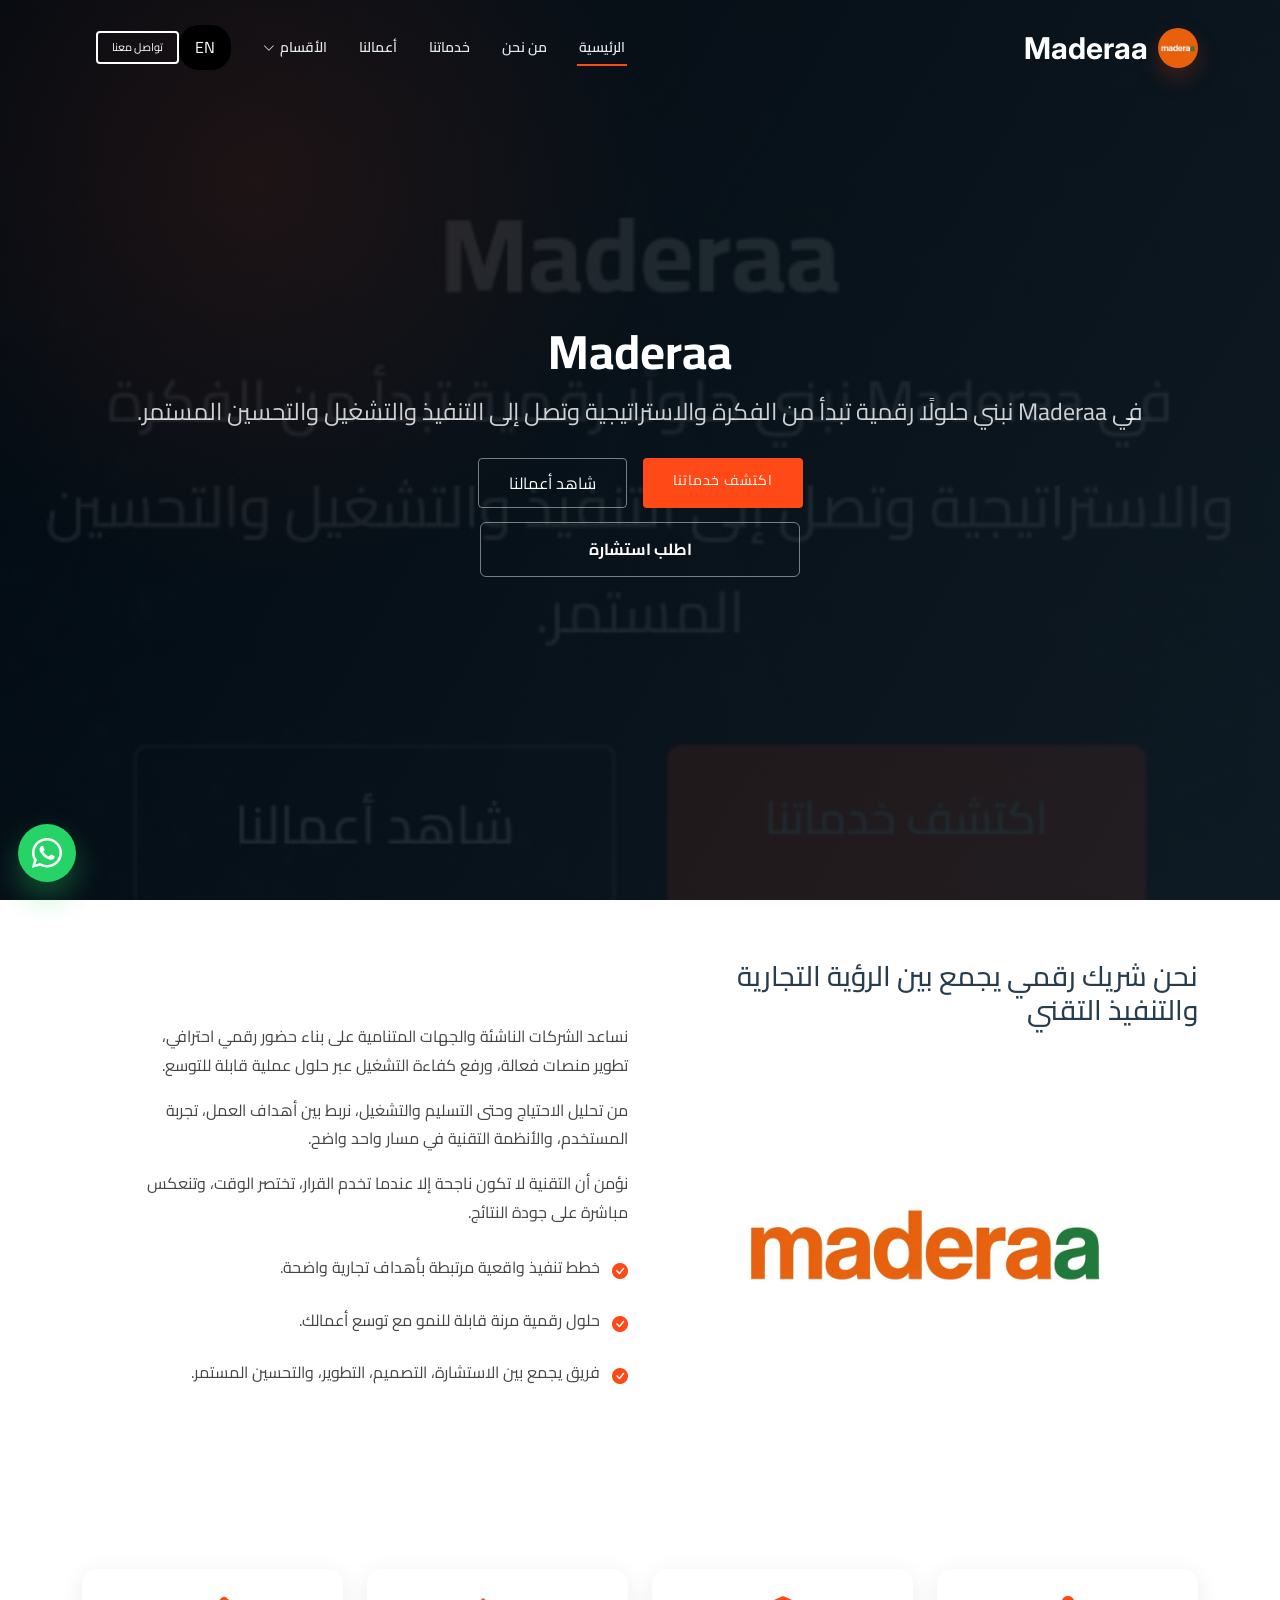
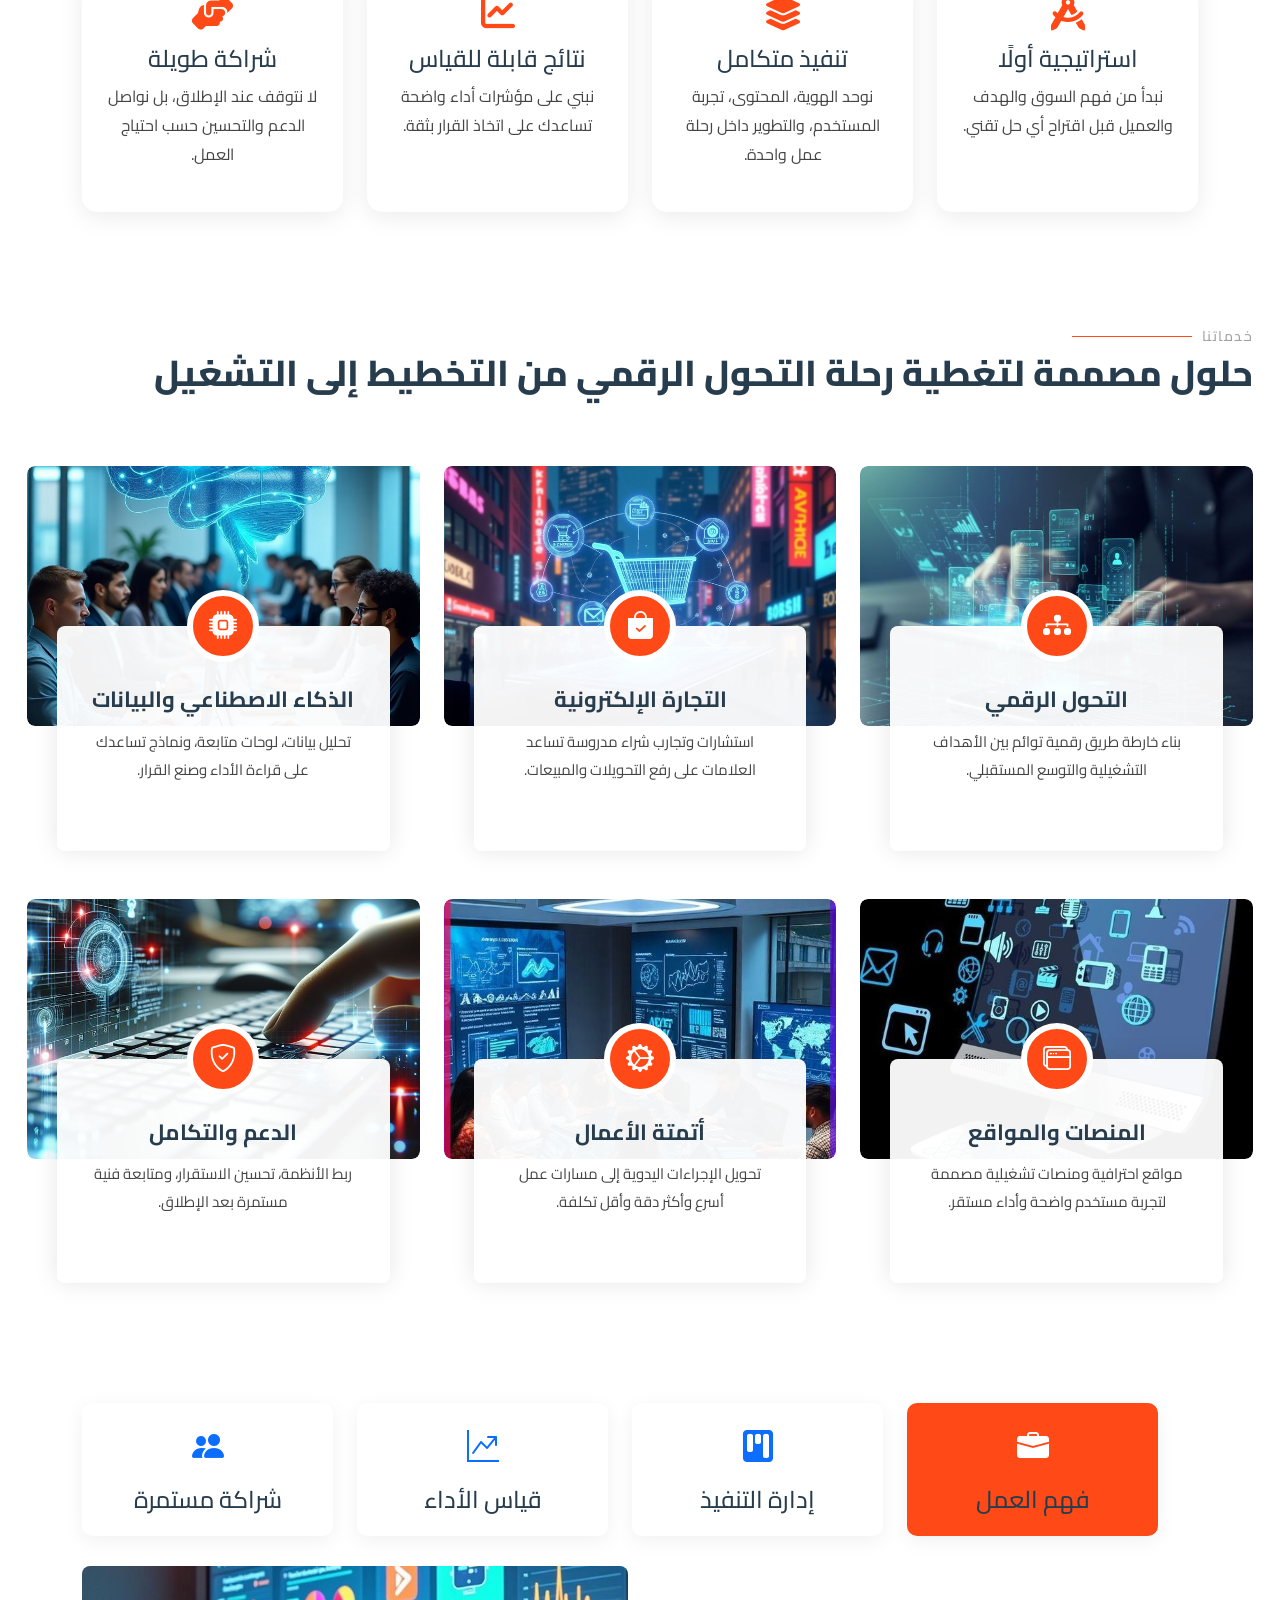
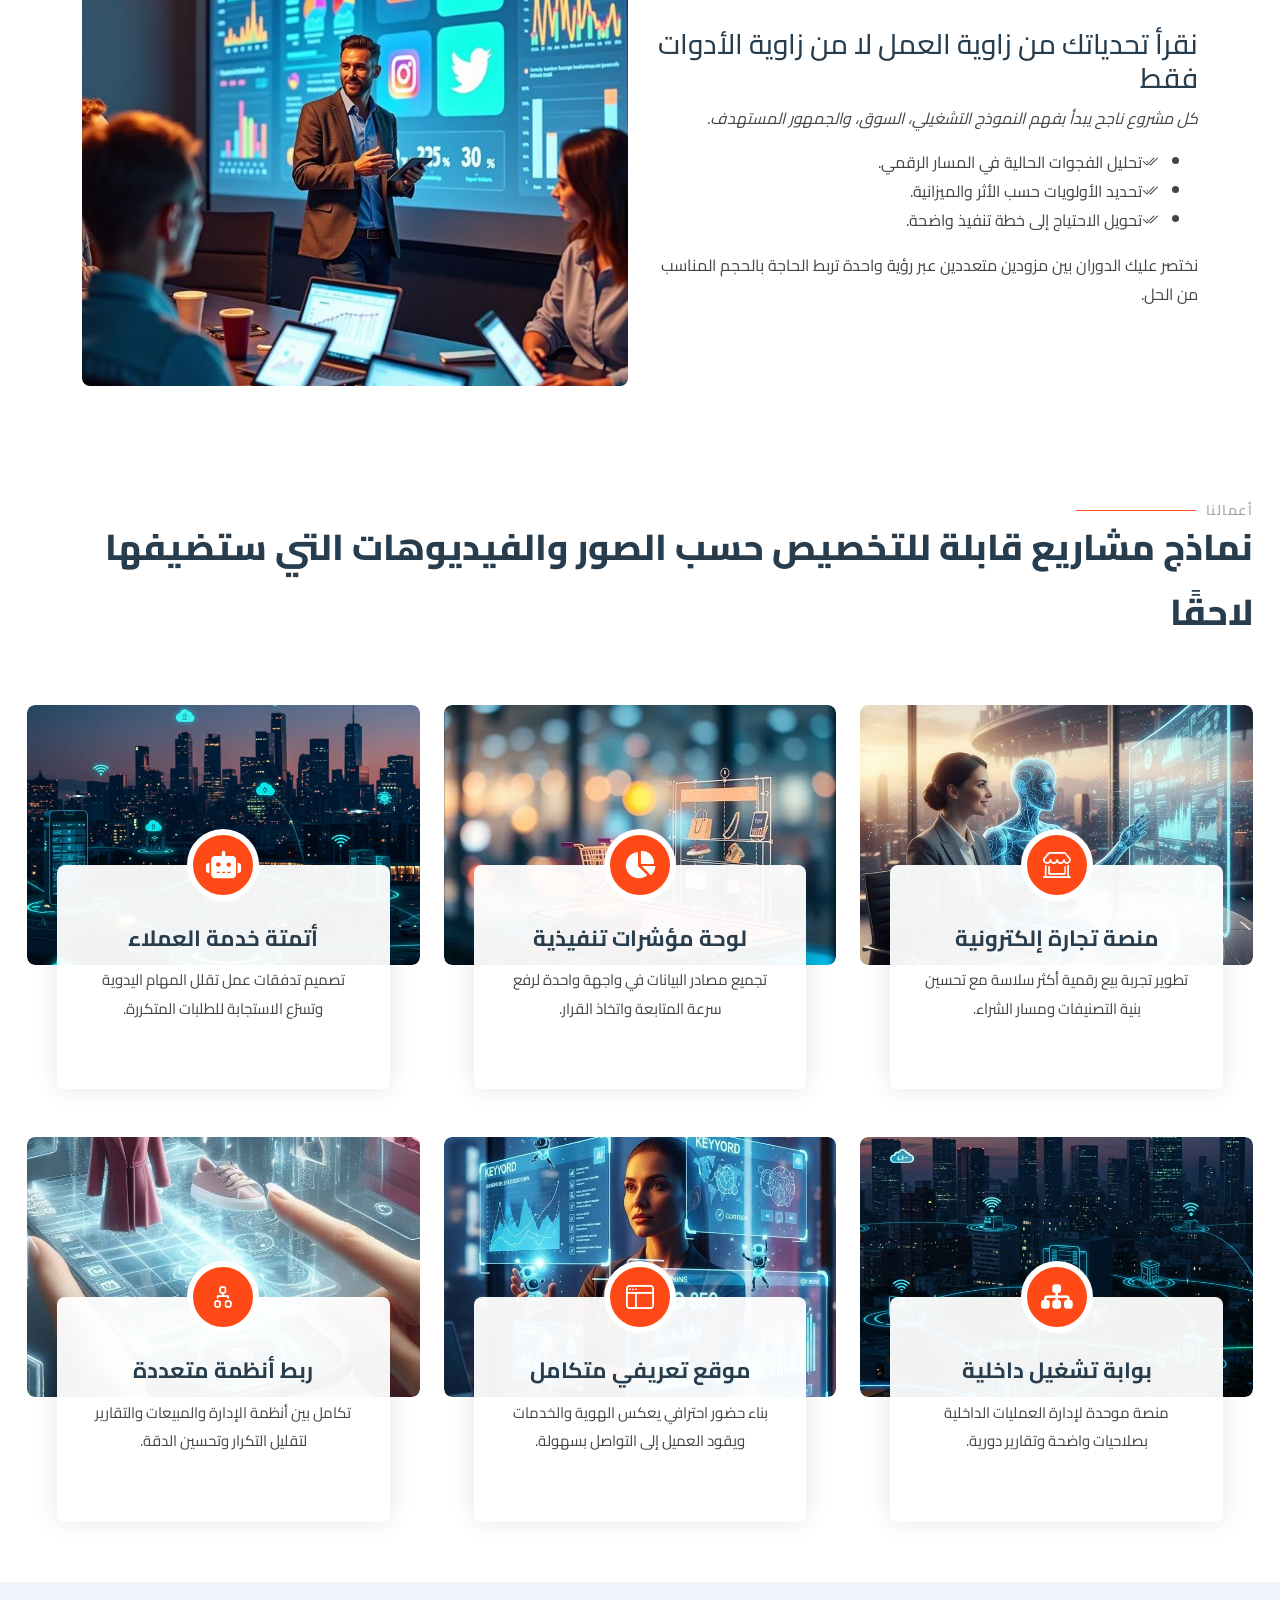
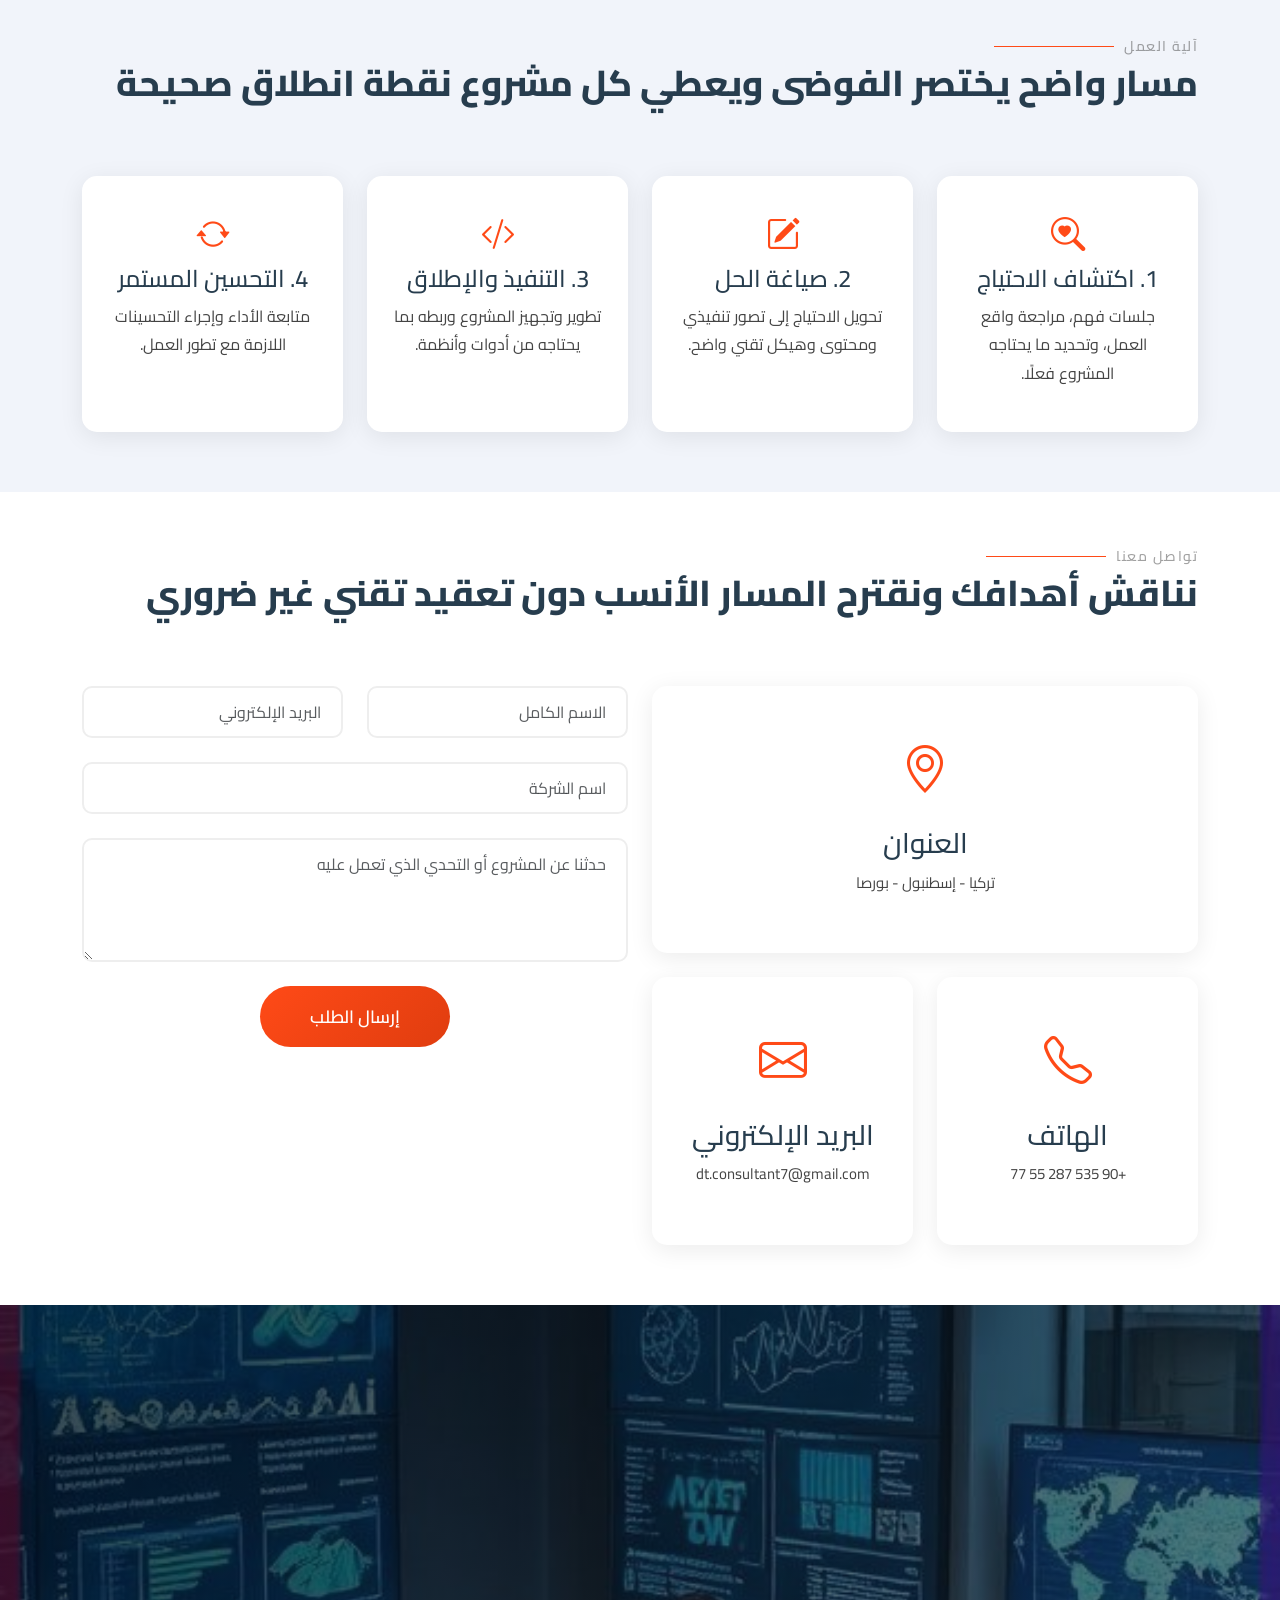
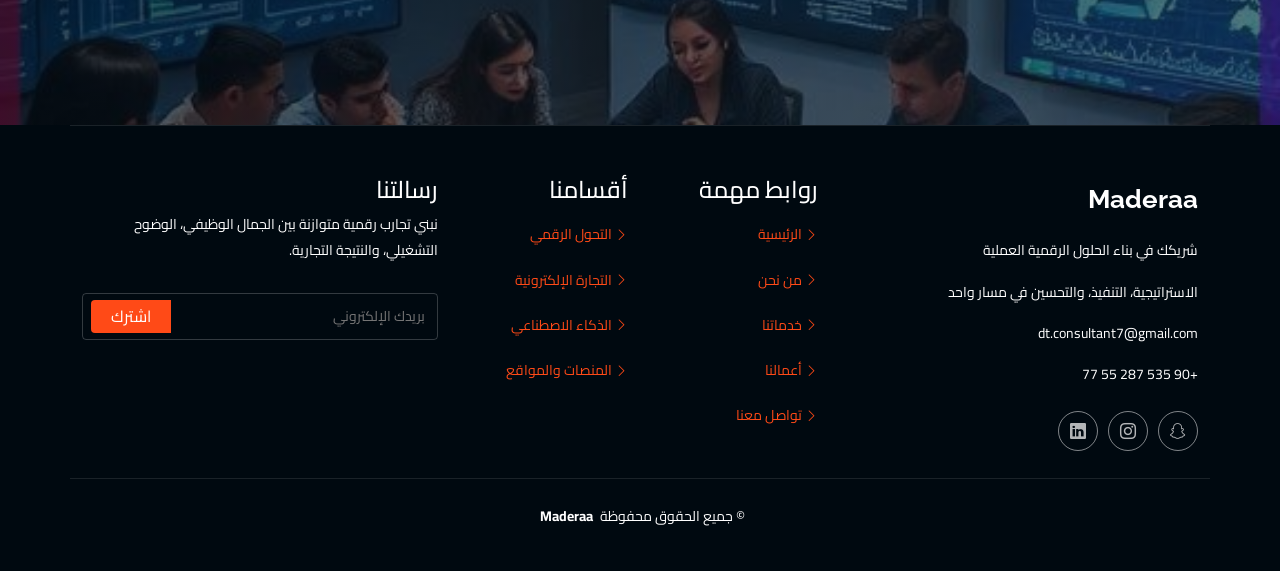
==== commit 735eda7f: "Fix CTA text rendering and refine contact display" ====
--- a/index.html
+++ b/index.html
@@ -382,7 +382,6 @@
                   <i class="bi bi-telephone"></i>
                   <h3>الهاتف</h3>
                   <p class="contact-phone">+971 56 662 8283</p>
-                  <p><a href="tel:+971566628283">+971 56 662 8283</a></p>
                 </div>
               </div>
               <div class="col-md-6">
--- a/styles.css
+++ b/styles.css
@@ -49,7 +49,7 @@
   box-shadow: 0 10px 22px rgba(255, 74, 23, 0.22);
 }
 .header .cta-btn, .header .cta-btn:focus {
-  color: var(--contrast-color); font-size: 12px; padding: 6px 16px; margin: 0 0 0 16px; border-radius: 4px; transition: 0.3s; border: 2px solid var(--contrast-color);
+  color: var(--contrast-color); font-size: 11px; padding: 5px 14px; margin: 0 0 0 14px; border-radius: 4px; transition: 0.3s; border: 2px solid var(--contrast-color);
 }
 .header .cta-btn:hover, .header .cta-btn:focus:hover { background: var(--accent-color); border-color: var(--accent-color); color: var(--contrast-color); }
 .lang-btn { background: #000; color: #fff; border: 0; padding: 8px 16px; border-radius: 20px; cursor: pointer; margin-inline-start: 16px; }
@@ -136,7 +136,7 @@
 .hero p { color: color-mix(in srgb, var(--default-color), transparent 20%); margin: 10px 0 0; font-size: 24px; text-align: center; }
 .hero .btn-get-started { background: var(--accent-color); color: var(--contrast-color); font-size: 14px; letter-spacing: 1px; padding: 10px 30px; border-radius: 4px; }
 .hero-wide-cta {
-  width: min(100%, 280px);
+  width: min(100%, 320px);
   margin-top: 14px;
 }
 .hero-full-btn {
@@ -146,7 +146,7 @@
   background: transparent;
   border: 1px solid rgba(255, 255, 255, 0.45);
   color: #fff;
-  padding: 11px 22px;
+  padding: 12px 24px;
   border-radius: 6px;
   font-weight: 700;
 }
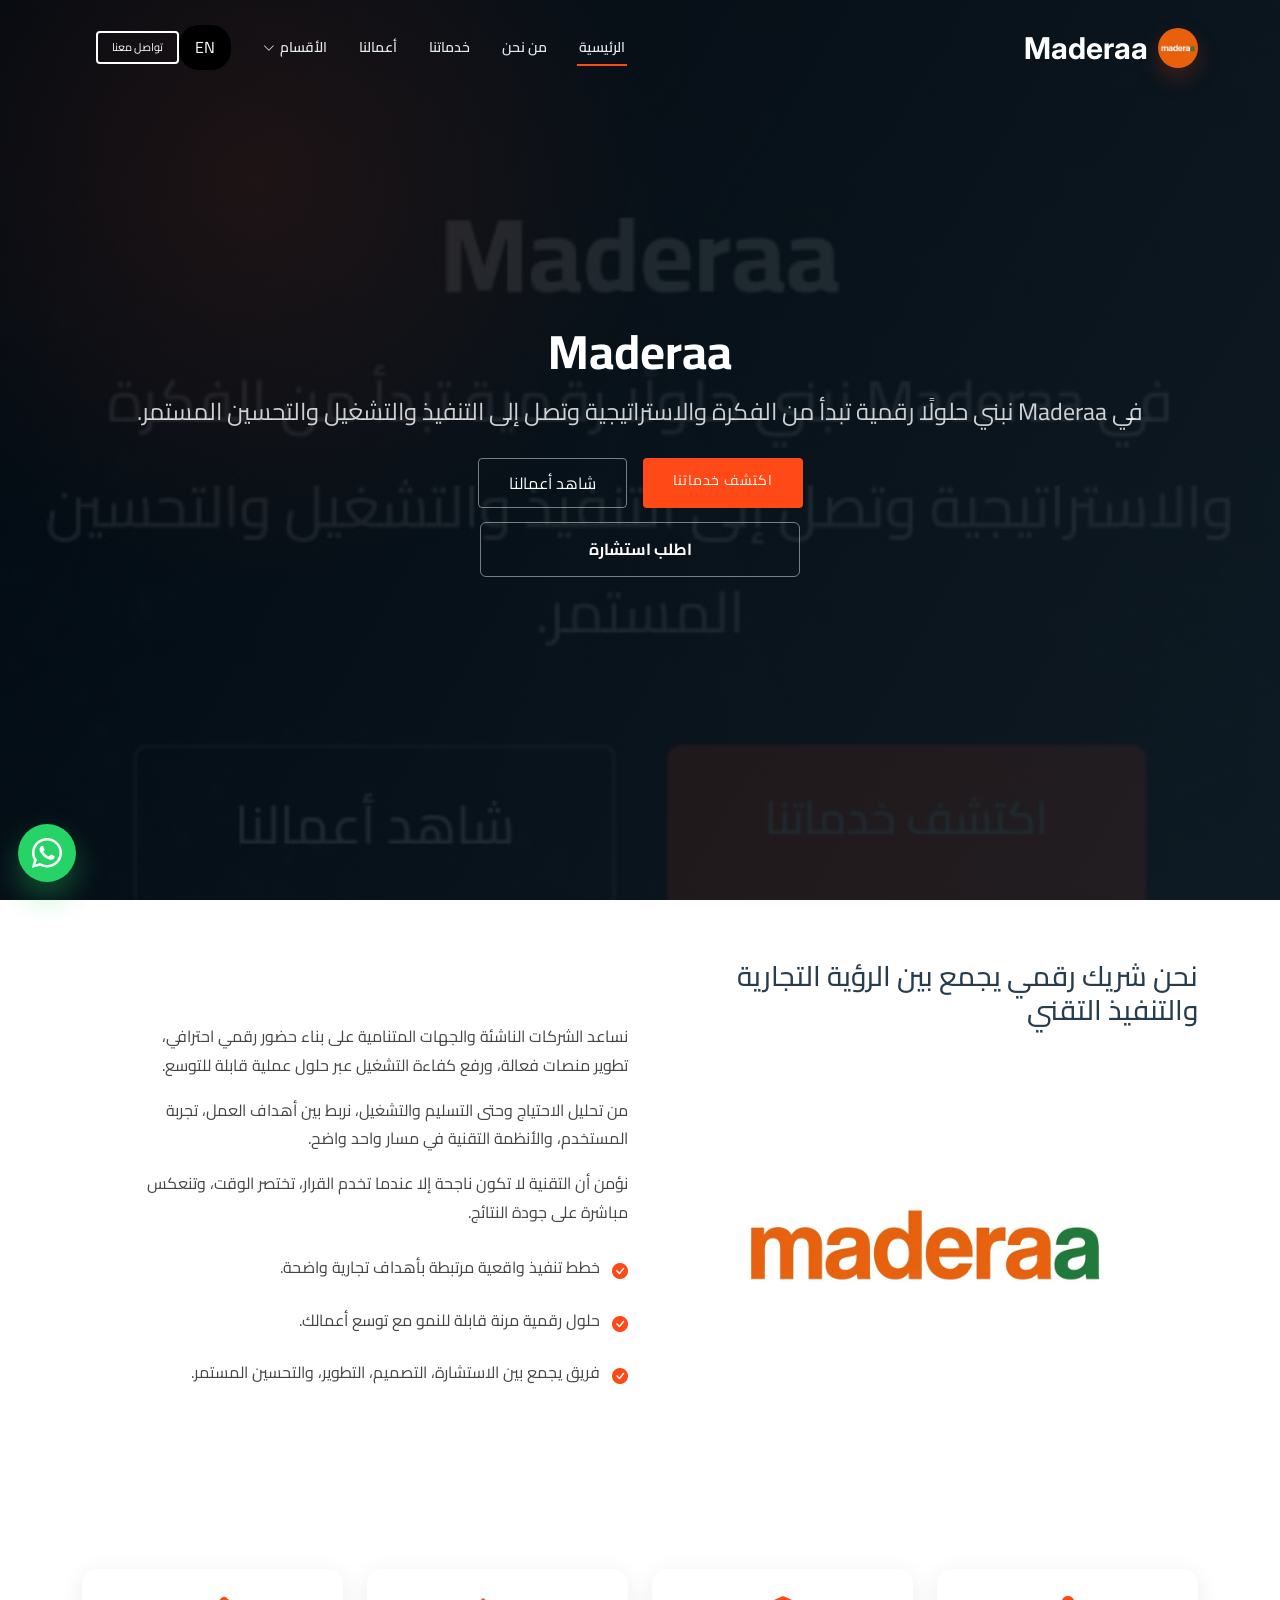
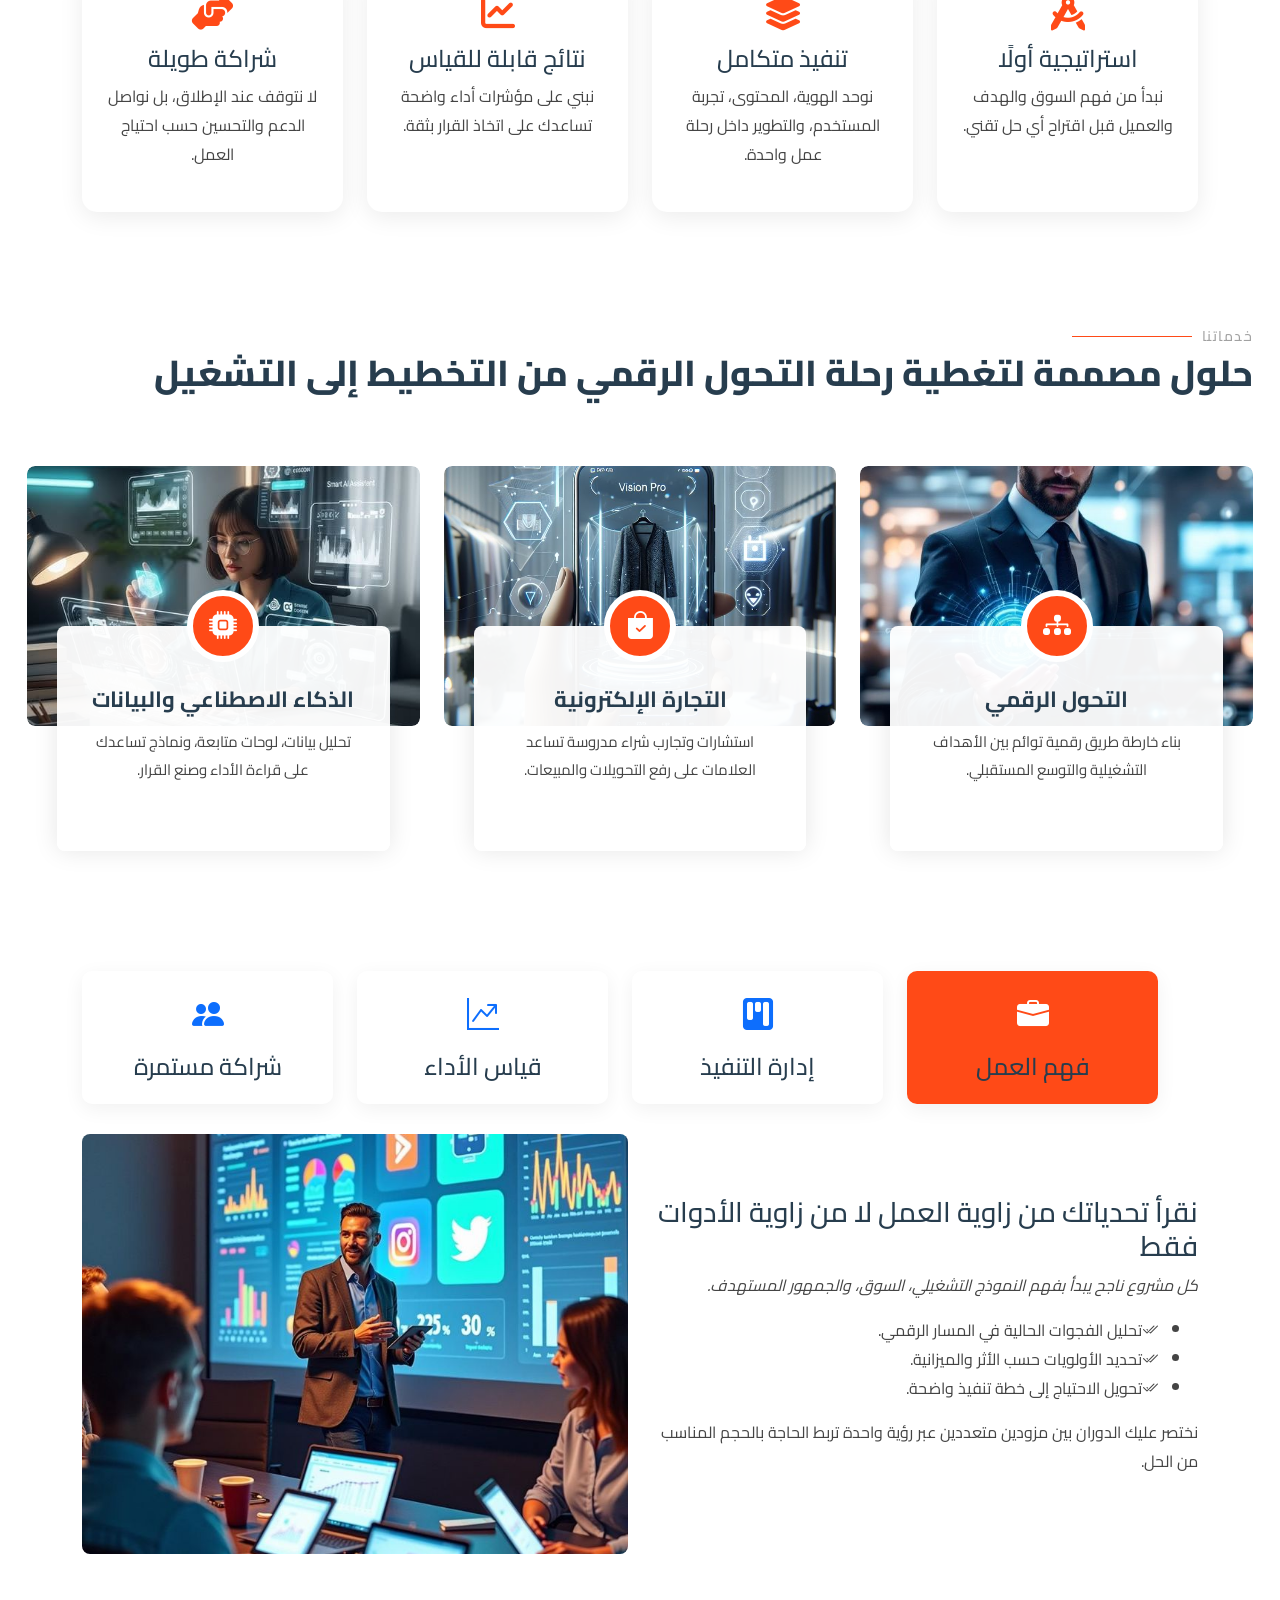
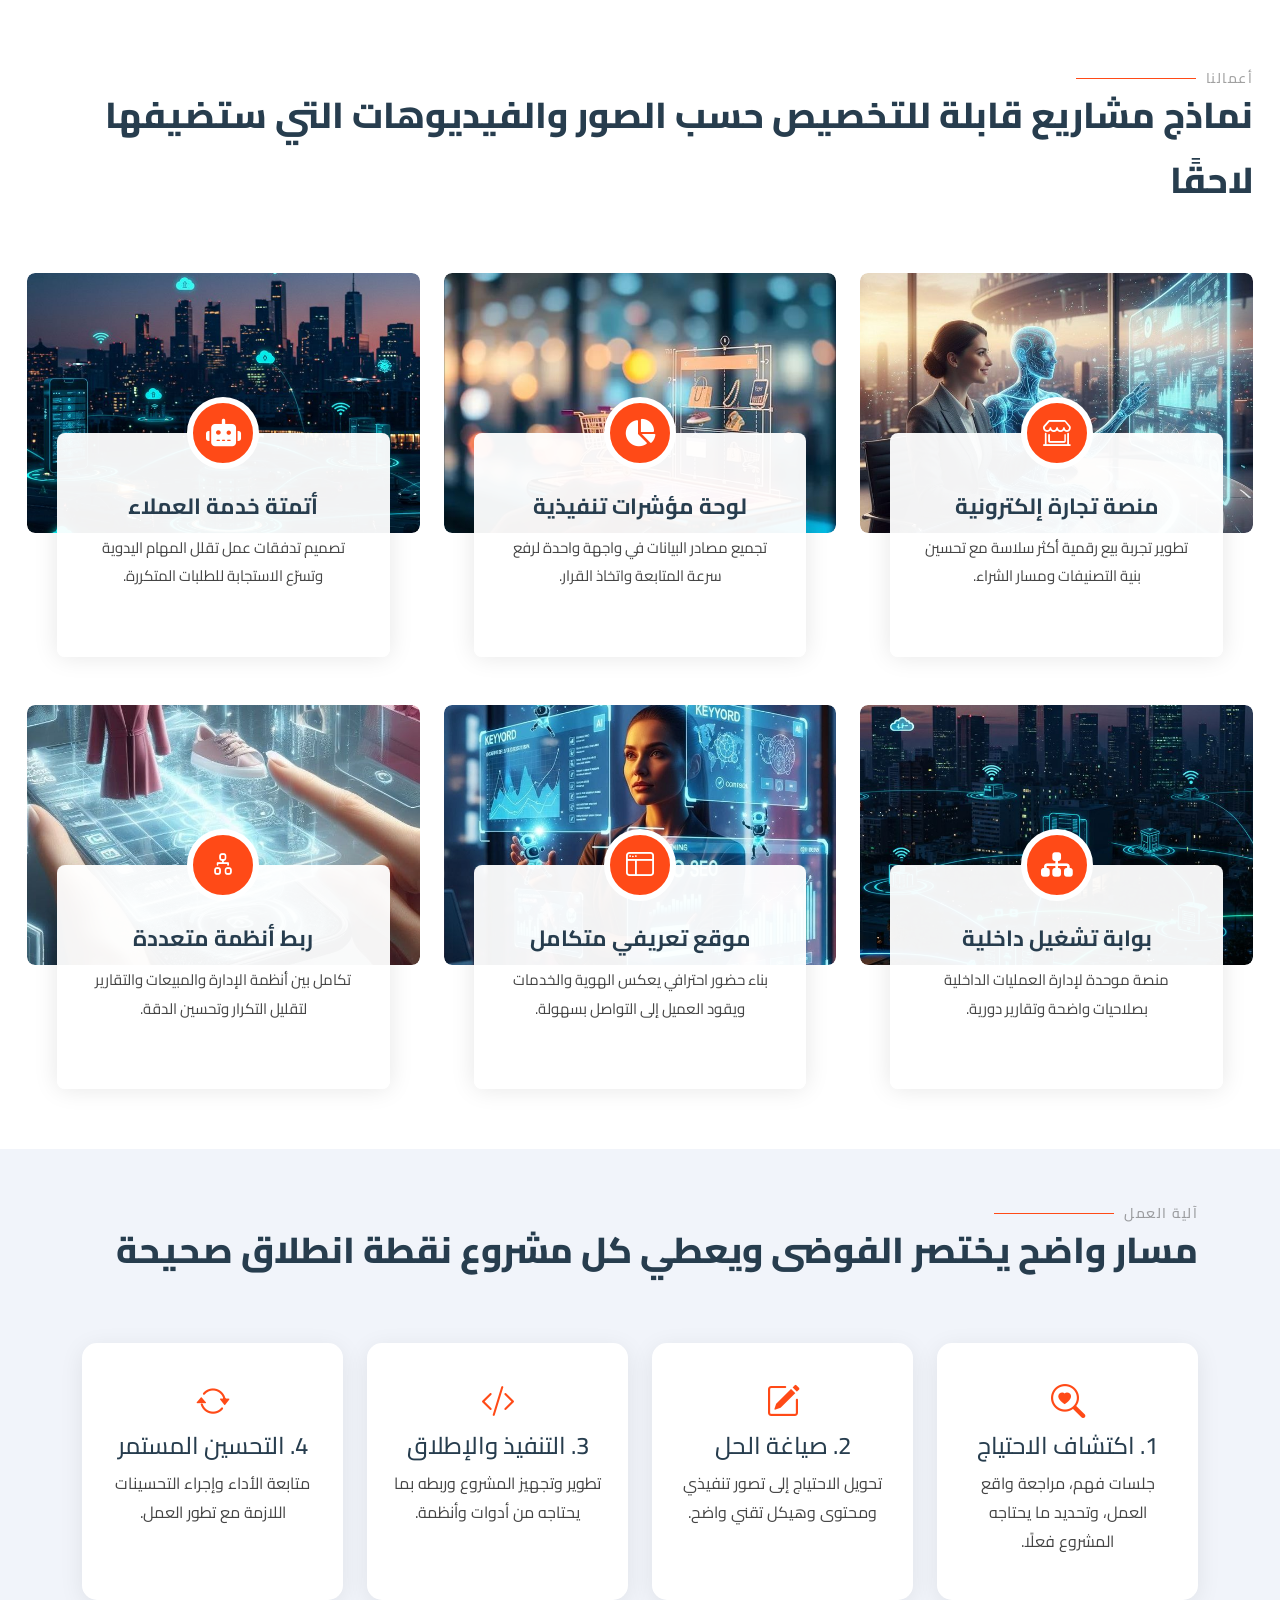
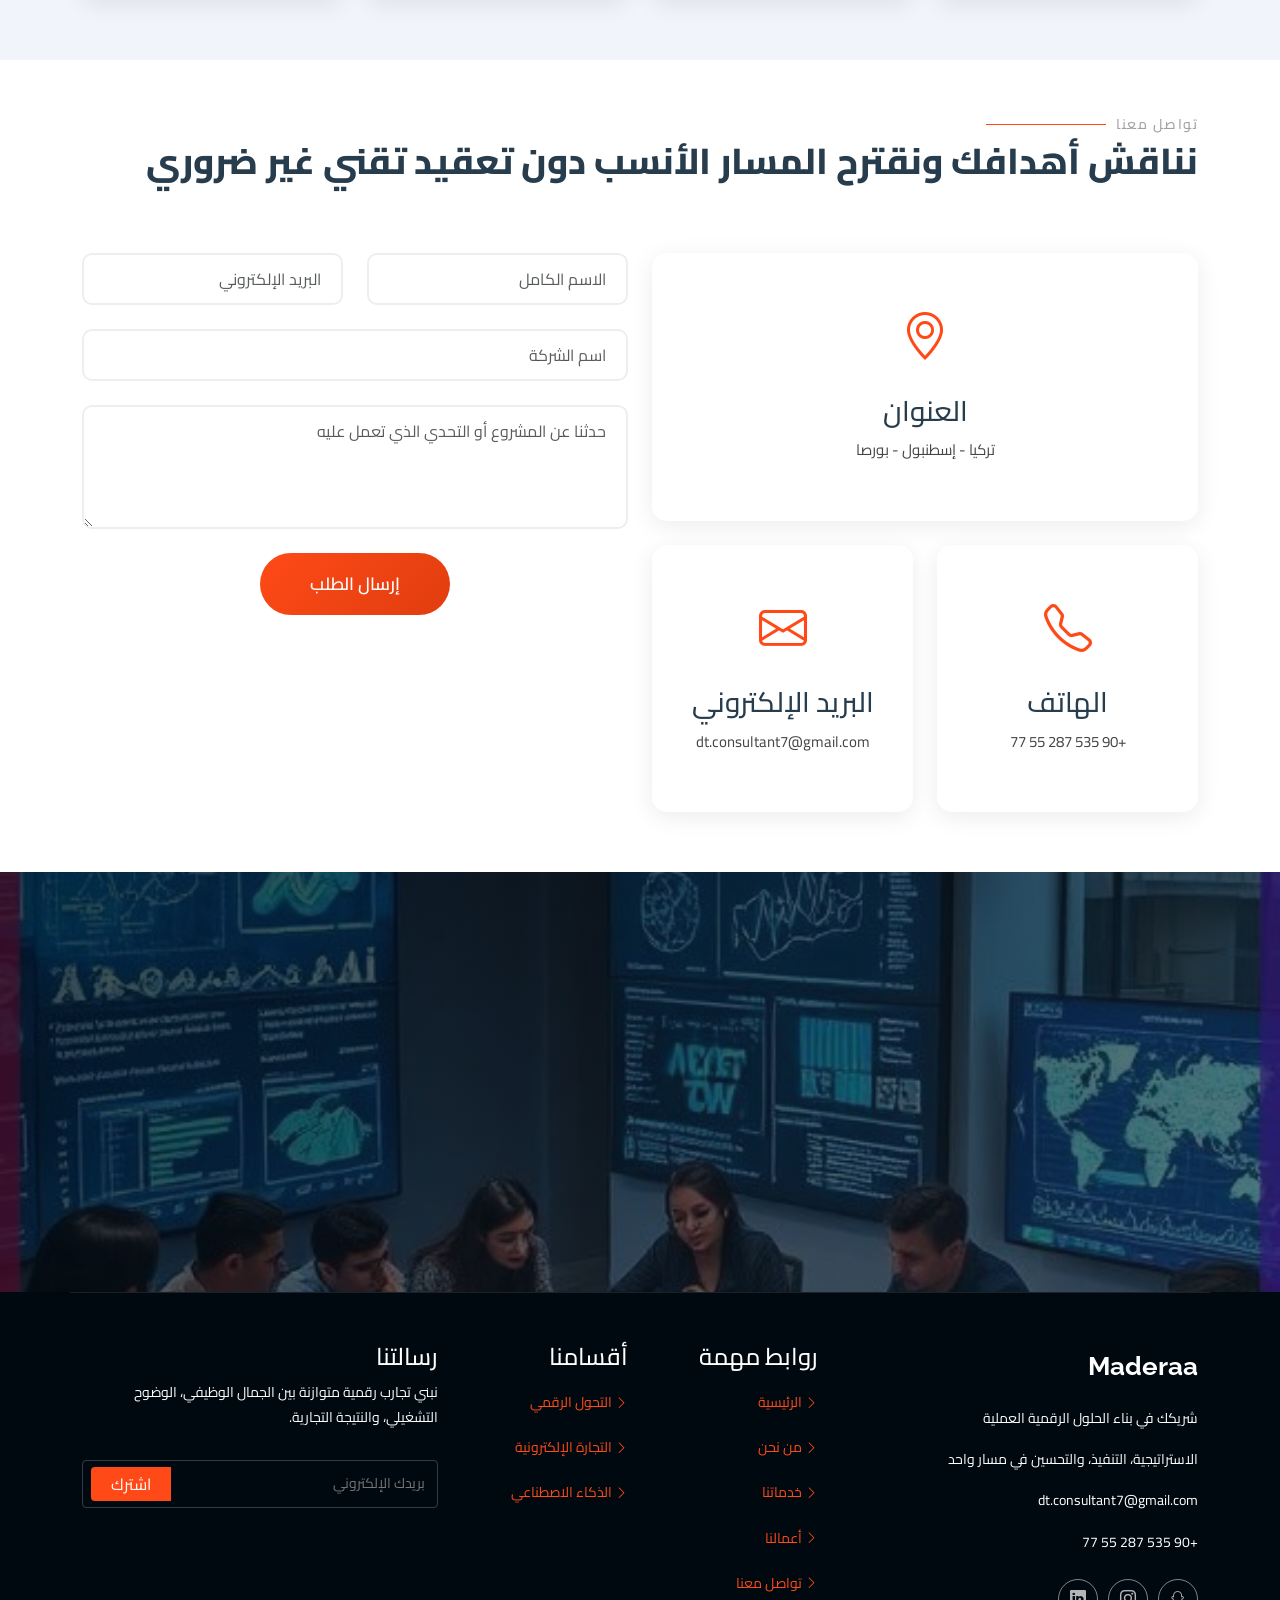
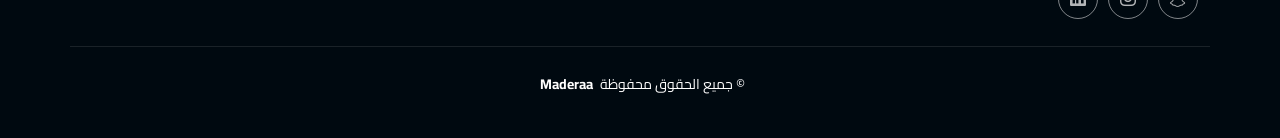
==== commit 4a7e3db3: "Remove retired services and refresh service visuals" ====
--- a/index.html
+++ b/index.html
@@ -33,9 +33,6 @@
               <li><a href="service-digital-transformation.html">التحول الرقمي</a></li>
               <li><a href="service-ecommerce.html">التجارة الإلكترونية</a></li>
               <li><a href="service-ai-data.html">الذكاء الاصطناعي والبيانات</a></li>
-              <li><a href="service-web-platforms.html">المنصات والمواقع</a></li>
-              <li><a href="service-automation.html">أتمتة الأعمال</a></li>
-              <li><a href="service-support.html">الدعم والتكامل</a></li>
             </ul>
           </li>
         </ul>
@@ -149,36 +146,6 @@
                 <div class="icon"><i class="bi bi-cpu-fill"></i></div>
                 <a href="service-ai-data.html" class="stretched-link"><h3>الذكاء الاصطناعي والبيانات</h3></a>
                 <p>تحليل بيانات، لوحات متابعة، ونماذج تساعدك على قراءة الأداء وصنع القرار.</p>
-              </div>
-            </div>
-          </div>
-          <div class="col-lg-4 col-md-6" data-aos="zoom-in" data-aos-delay="500">
-            <div class="service-item">
-              <div class="img"><div class="image-shell service-image alt-three"></div></div>
-              <div class="details position-relative">
-                <div class="icon"><i class="bi bi-window-stack"></i></div>
-                <a href="service-web-platforms.html" class="stretched-link"><h3>المنصات والمواقع</h3></a>
-                <p>مواقع احترافية ومنصات تشغيلية مصممة لتجربة مستخدم واضحة وأداء مستقر.</p>
-              </div>
-            </div>
-          </div>
-          <div class="col-lg-4 col-md-6" data-aos="zoom-in" data-aos-delay="600">
-            <div class="service-item">
-              <div class="img"><div class="image-shell service-image alt-four"></div></div>
-              <div class="details position-relative">
-                <div class="icon"><i class="bi bi-gear-wide-connected"></i></div>
-                <a href="service-automation.html" class="stretched-link"><h3>أتمتة الأعمال</h3></a>
-                <p>تحويل الإجراءات اليدوية إلى مسارات عمل أسرع وأكثر دقة وأقل تكلفة.</p>
-              </div>
-            </div>
-          </div>
-          <div class="col-lg-4 col-md-6" data-aos="zoom-in" data-aos-delay="700">
-            <div class="service-item">
-              <div class="img"><div class="image-shell service-image alt-five"></div></div>
-              <div class="details position-relative">
-                <div class="icon"><i class="bi bi-shield-check"></i></div>
-                <a href="service-support.html" class="stretched-link"><h3>الدعم والتكامل</h3></a>
-                <p>ربط الأنظمة، تحسين الاستقرار، ومتابعة فنية مستمرة بعد الإطلاق.</p>
               </div>
             </div>
           </div>
@@ -454,7 +421,6 @@
             <li><i class="bi bi-chevron-right"></i><a href="service-digital-transformation.html">التحول الرقمي</a></li>
             <li><i class="bi bi-chevron-right"></i><a href="service-ecommerce.html">التجارة الإلكترونية</a></li>
             <li><i class="bi bi-chevron-right"></i><a href="service-ai-data.html">الذكاء الاصطناعي</a></li>
-            <li><i class="bi bi-chevron-right"></i><a href="service-web-platforms.html">المنصات والمواقع</a></li>
           </ul>
         </div>
         <div class="col-lg-4 col-md-12 footer-newsletter">
--- a/styles.css
+++ b/styles.css
@@ -90,6 +90,16 @@
 
 @media (max-width: 1199px) {
   .header .container-fluid { display: flex; flex-wrap: nowrap; gap: 10px; }
+  .lang-btn {
+    display: inline-flex;
+    align-items: center;
+    justify-content: center;
+    order: 1;
+    margin: 0;
+    padding: 6px 10px;
+    font-size: 11px;
+    min-width: 44px;
+  }
   .header .cta-btn { order: 2; margin: 0; padding-inline: 14px; font-size: 11px; }
   .navmenu { order: 3; }
   .mobile-nav-toggle { color: var(--nav-color); font-size: 28px; line-height: 0; margin-right: 10px; cursor: pointer; }
@@ -105,7 +115,6 @@
   .mobile-nav-active .mobile-nav-toggle { color: #fff; position: absolute; font-size: 32px; top: 15px; right: 15px; z-index: 9999; }
   .mobile-nav-active .navmenu { position: fixed; inset: 0; background: rgba(33, 37, 41, 0.8); }
   .mobile-nav-active .navmenu > ul { display: block; }
-  .lang-btn { display: none; }
 }
 
 .hero { width: 100%; min-height: 100vh; position: relative; padding: 80px 0; display: flex; align-items: center; justify-content: center; }
@@ -204,17 +213,63 @@
 .map-shell { background-image: url("assets/custom/img-06.jpeg"); }
 .about-visual, .services-img, .tab-image, .map-shell { min-height: 420px; }
 .service-image, .portfolio-image { min-height: 260px; border-radius: 8px; }
+.content-grid {
+  display: grid;
+  grid-template-columns: repeat(2, minmax(0, 1fr));
+  gap: 24px;
+}
+.detail-card {
+  background: #fff;
+  border-radius: 18px;
+  padding: 26px;
+  box-shadow: 0 8px 30px rgba(0, 0, 0, 0.08);
+  height: 100%;
+}
+.detail-card h4 {
+  font-size: 24px;
+  margin-bottom: 14px;
+}
+.detail-card p:last-child {
+  margin-bottom: 0;
+}
+.detail-lead {
+  font-size: 18px;
+  color: #596b78;
+  margin-bottom: 28px;
+}
+.detail-list {
+  list-style: none;
+  padding: 0;
+  margin: 16px 0;
+}
+.detail-list li {
+  display: flex;
+  align-items: flex-start;
+  gap: 10px;
+  margin-bottom: 10px;
+}
+.detail-list li::before {
+  content: "\f26a";
+  font-family: "bootstrap-icons";
+  position: static;
+  margin-top: 2px;
+  flex-shrink: 0;
+  color: var(--accent-color);
+}
+.value-box {
+  background: linear-gradient(135deg, rgba(255, 74, 23, 0.08), rgba(255, 74, 23, 0.02));
+  border: 1px solid rgba(255, 74, 23, 0.12);
+  border-radius: 16px;
+  padding: 22px;
+}
 .alt-one { filter: hue-rotate(12deg) saturate(1.05); }
 .alt-two { filter: hue-rotate(165deg) saturate(1.08); }
 .alt-three { filter: hue-rotate(92deg) saturate(1.02); }
 .alt-four { filter: hue-rotate(230deg) saturate(1.04); }
 .alt-five { filter: hue-rotate(300deg) saturate(1.08); }
-.services .row > div:nth-child(1) .service-image { background-image: url("assets/custom/img-01.jpeg"); filter: none; }
-.services .row > div:nth-child(2) .service-image { background-image: url("assets/custom/img-11.jpeg"); filter: none; }
-.services .row > div:nth-child(3) .service-image { background-image: url("assets/custom/img-15.jpeg"); filter: none; }
-.services .row > div:nth-child(4) .service-image { background-image: url("assets/custom/img-03.jpeg"); filter: none; }
-.services .row > div:nth-child(5) .service-image { background-image: url("assets/custom/img-18.jpeg"); filter: none; }
-.services .row > div:nth-child(6) .service-image { background-image: url("assets/custom/img-27.jpeg"); filter: none; }
+.services .row > div:nth-child(1) .service-image { background-image: url("assets/custom/img-13.jpeg"); filter: none; }
+.services .row > div:nth-child(2) .service-image { background-image: url("assets/custom/img-23.jpeg"); filter: none; }
+.services .row > div:nth-child(3) .service-image { background-image: url("assets/custom/img-26.jpeg"); filter: none; }
 .portfolio .row > div:nth-child(1) .portfolio-image { background-image: url("assets/custom/img-04.jpeg"); filter: none; }
 .portfolio .row > div:nth-child(2) .portfolio-image { background-image: url("assets/custom/img-05.jpeg"); filter: none; }
 .portfolio .row > div:nth-child(3) .portfolio-image { background-image: url("assets/custom/img-06.jpeg"); filter: none; }
@@ -226,6 +281,10 @@
 .why-us #features-tab-3 .tab-image { background-image: url("assets/custom/img-16.jpeg"); filter: none; }
 .why-us #features-tab-4 .tab-image { background-image: url("assets/custom/img-17.jpeg"); filter: none; }
 .service-details .services-img { background-image: url("assets/custom/img-24.jpeg"); filter: none; }
+.service-overview-visual { background-image: url("assets/custom/img-18.jpeg") !important; }
+.service-digital-visual { background-image: url("assets/custom/img-13.jpeg") !important; }
+.service-ecommerce-visual { background-image: url("assets/custom/img-23.jpeg") !important; }
+.service-ai-visual { background-image: url("assets/custom/img-26.jpeg") !important; }
 
 .features { padding: 30px 0 60px; }
 .features-grid { display: grid; grid-template-columns: repeat(4, 1fr); gap: 24px; }
@@ -393,12 +452,16 @@
 .card-title-slot:empty::before { min-height: 32px; }
 
 @media (max-width: 991px) { .features-grid { grid-template-columns: repeat(2, 1fr); } }
+@media (max-width: 991px) {
+  .content-grid { grid-template-columns: 1fr; }
+}
 @media (max-width: 768px) {
   .hero h2 { font-size: 32px; }
   .hero p { font-size: 18px; }
   .section-title p { font-size: 24px; }
   .about .content ul li, .service-details ul li { gap: 10px; }
   .about .content ul i, .service-details ul i { margin-top: 7px; }
+  .detail-card { padding: 20px; }
   .service-item .details, .portfolio-item .details { margin: -70px 15px 0 15px; padding: 40px 20px; }
   .service-item .details .icon, .portfolio-item .details .icon { width: 60px; height: 60px; top: -30px; left: calc(50% - 30px); font-size: 24px; }
   .tab-image, .about-visual, .services-img, .map-shell { min-height: 260px; }
